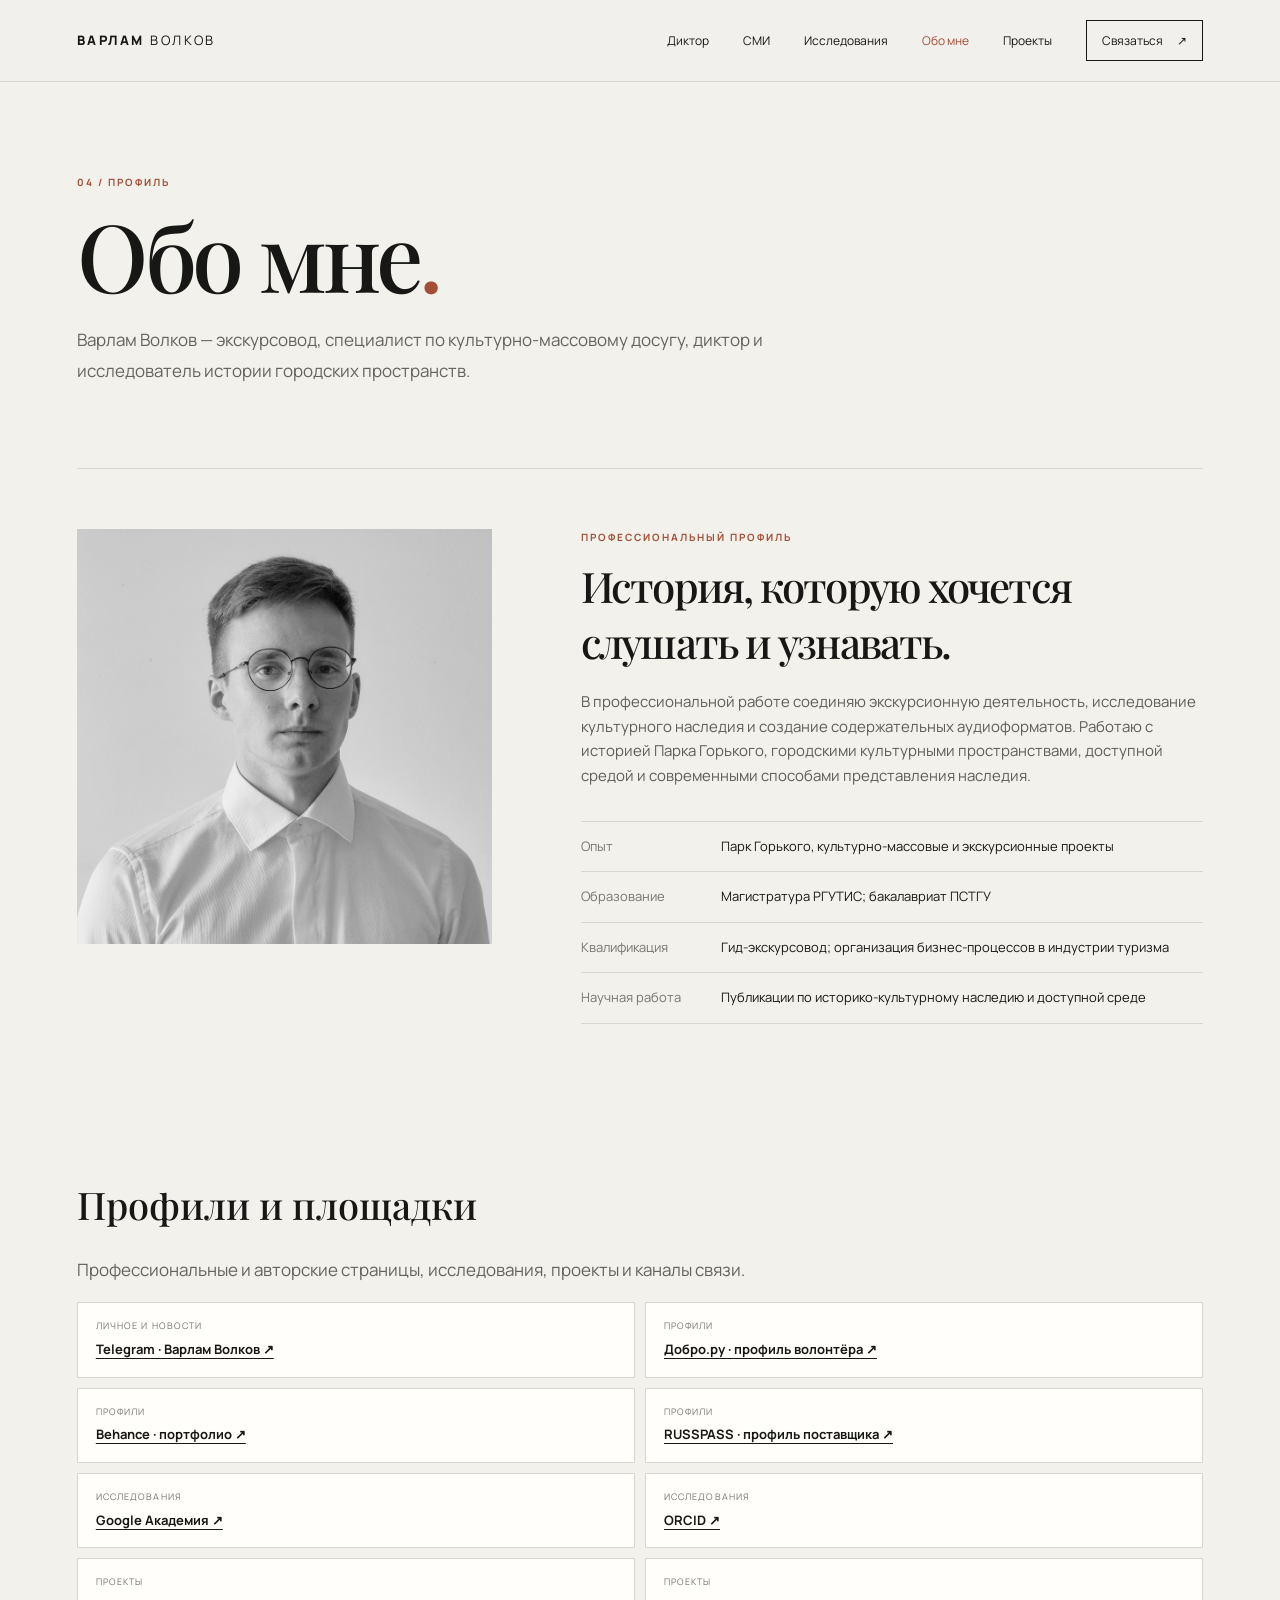
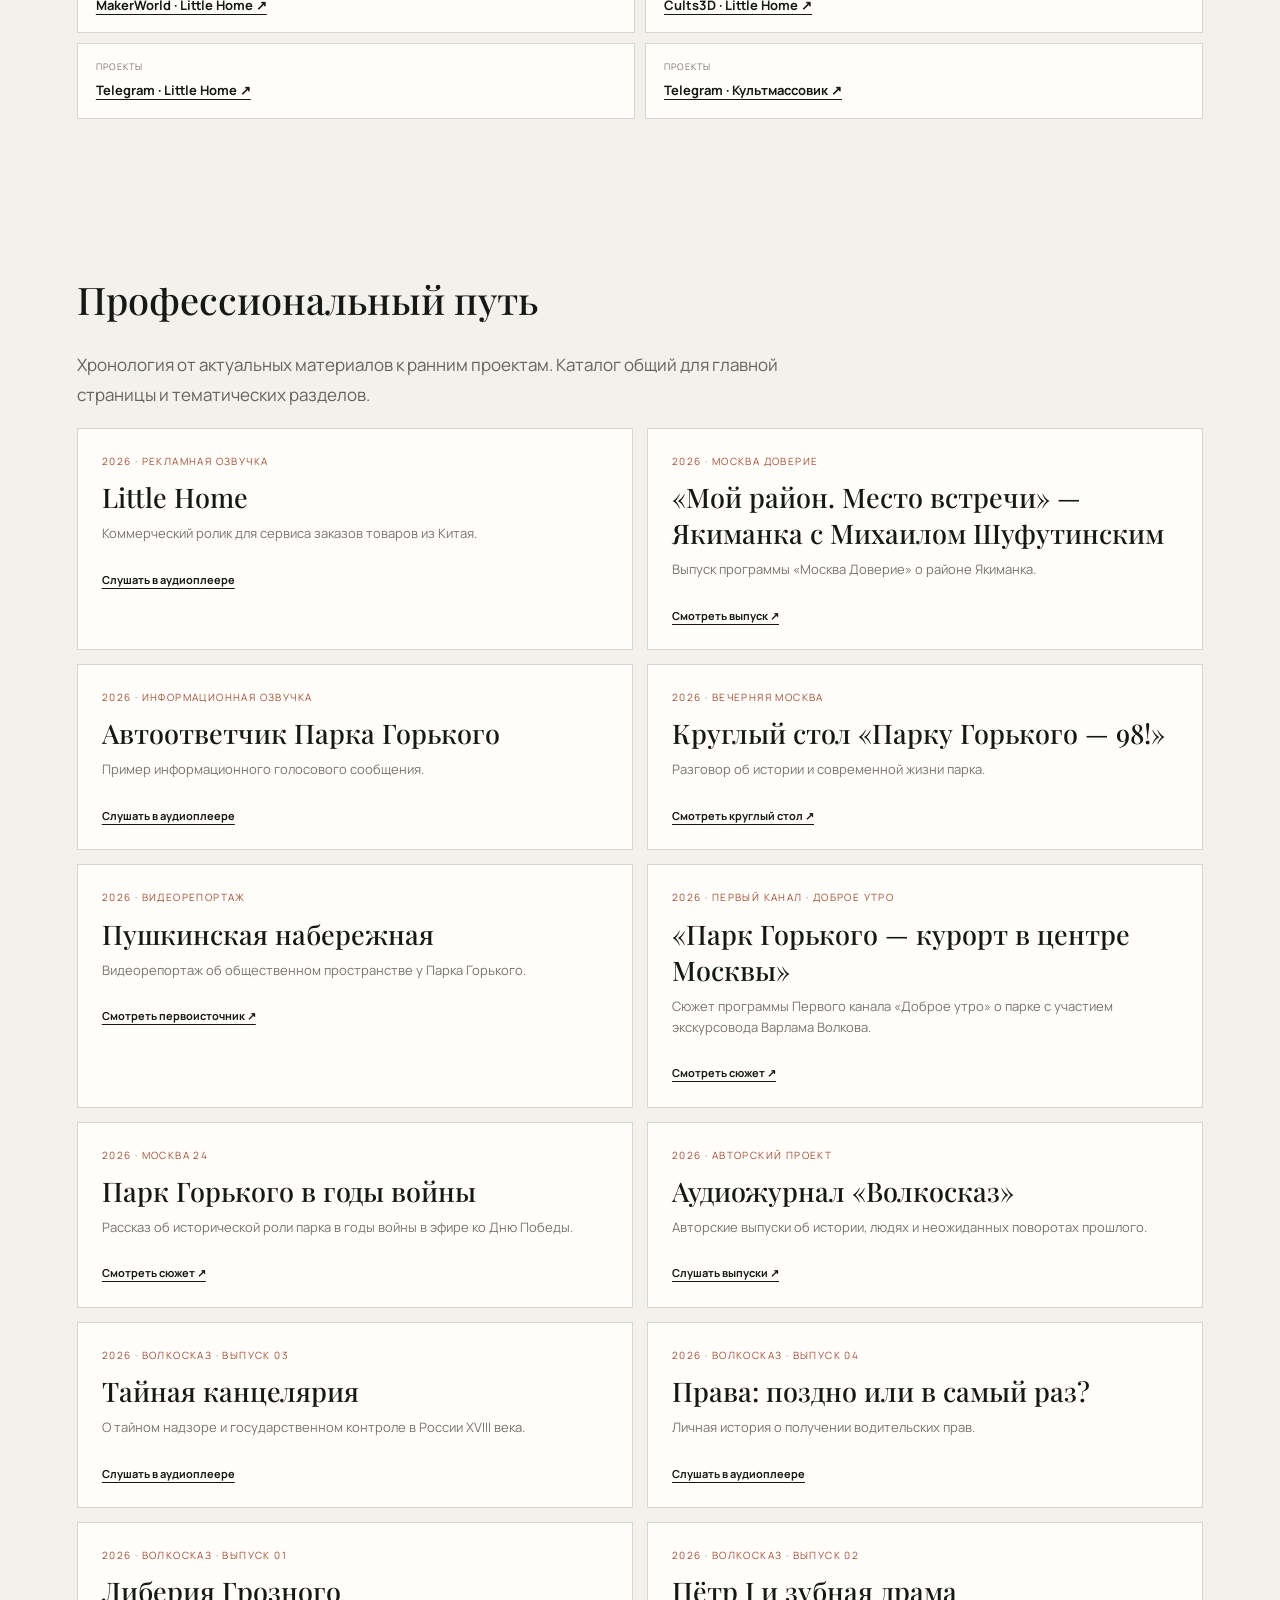
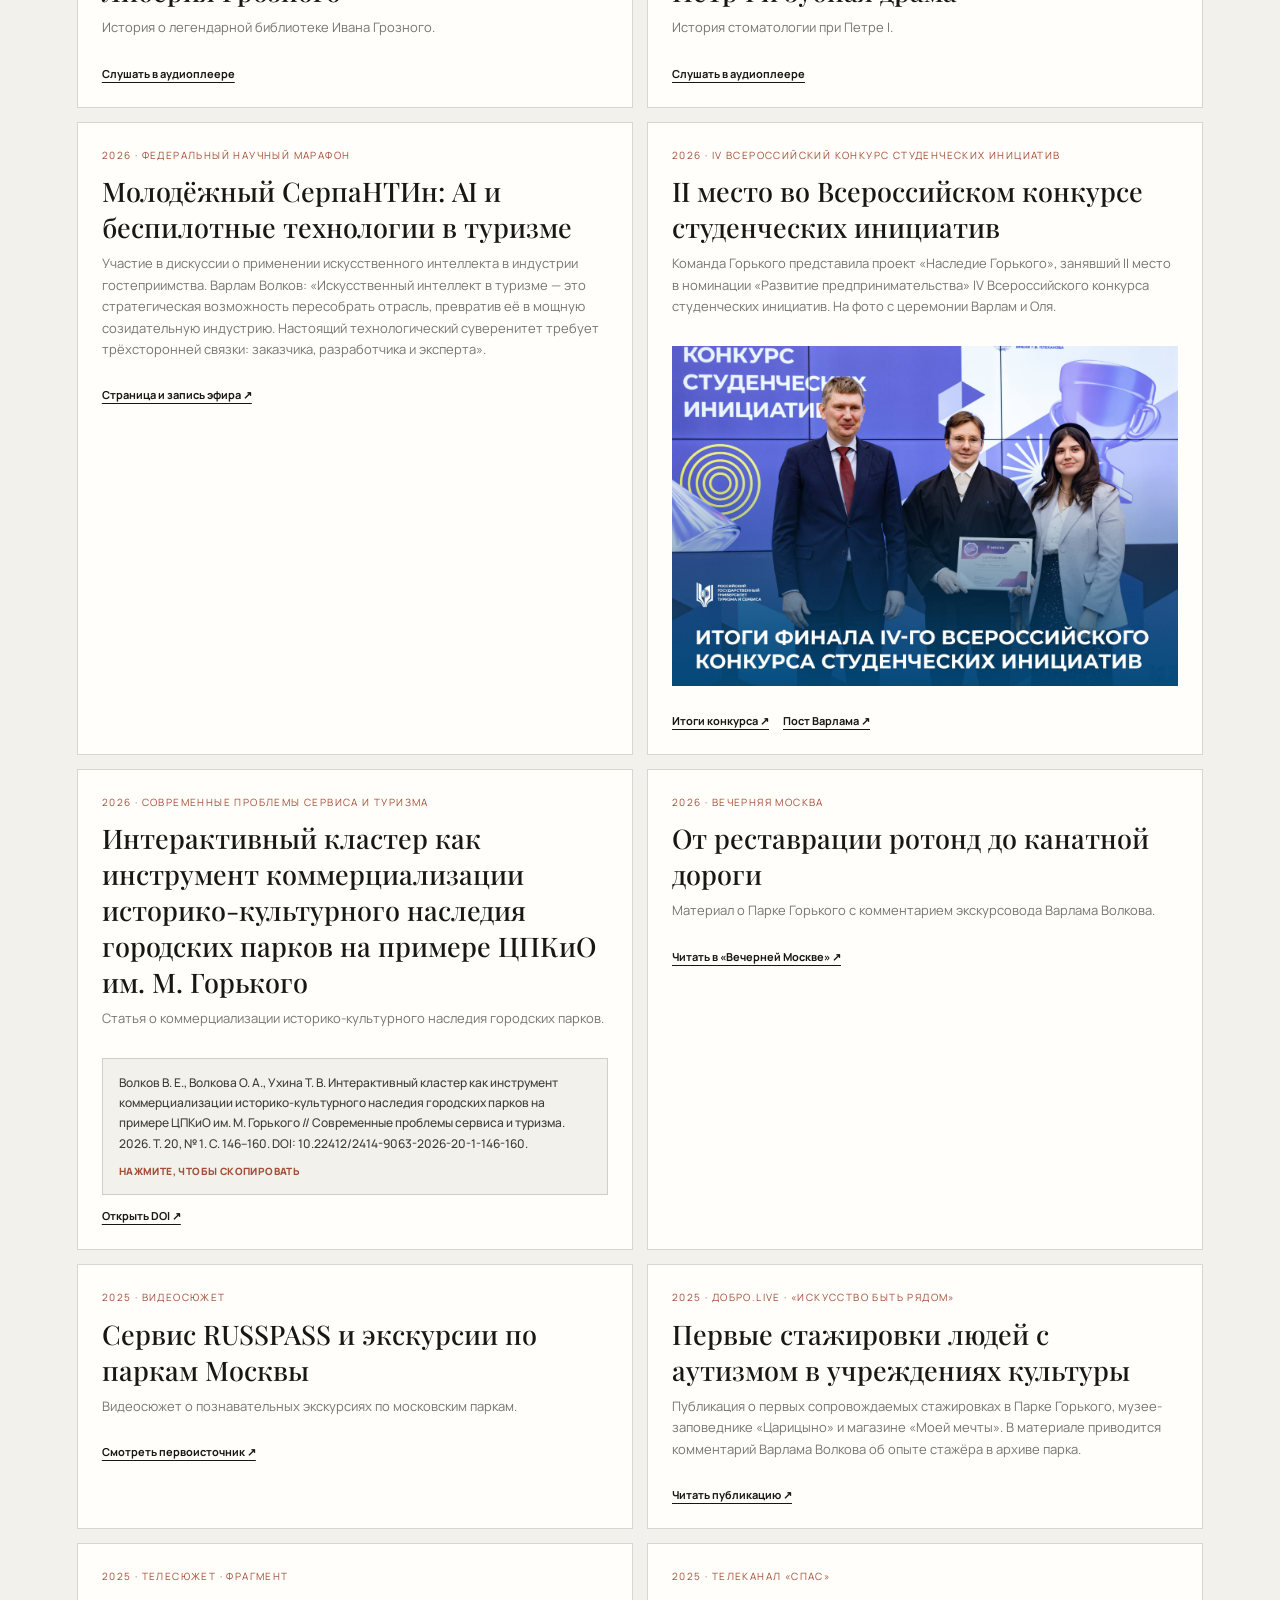
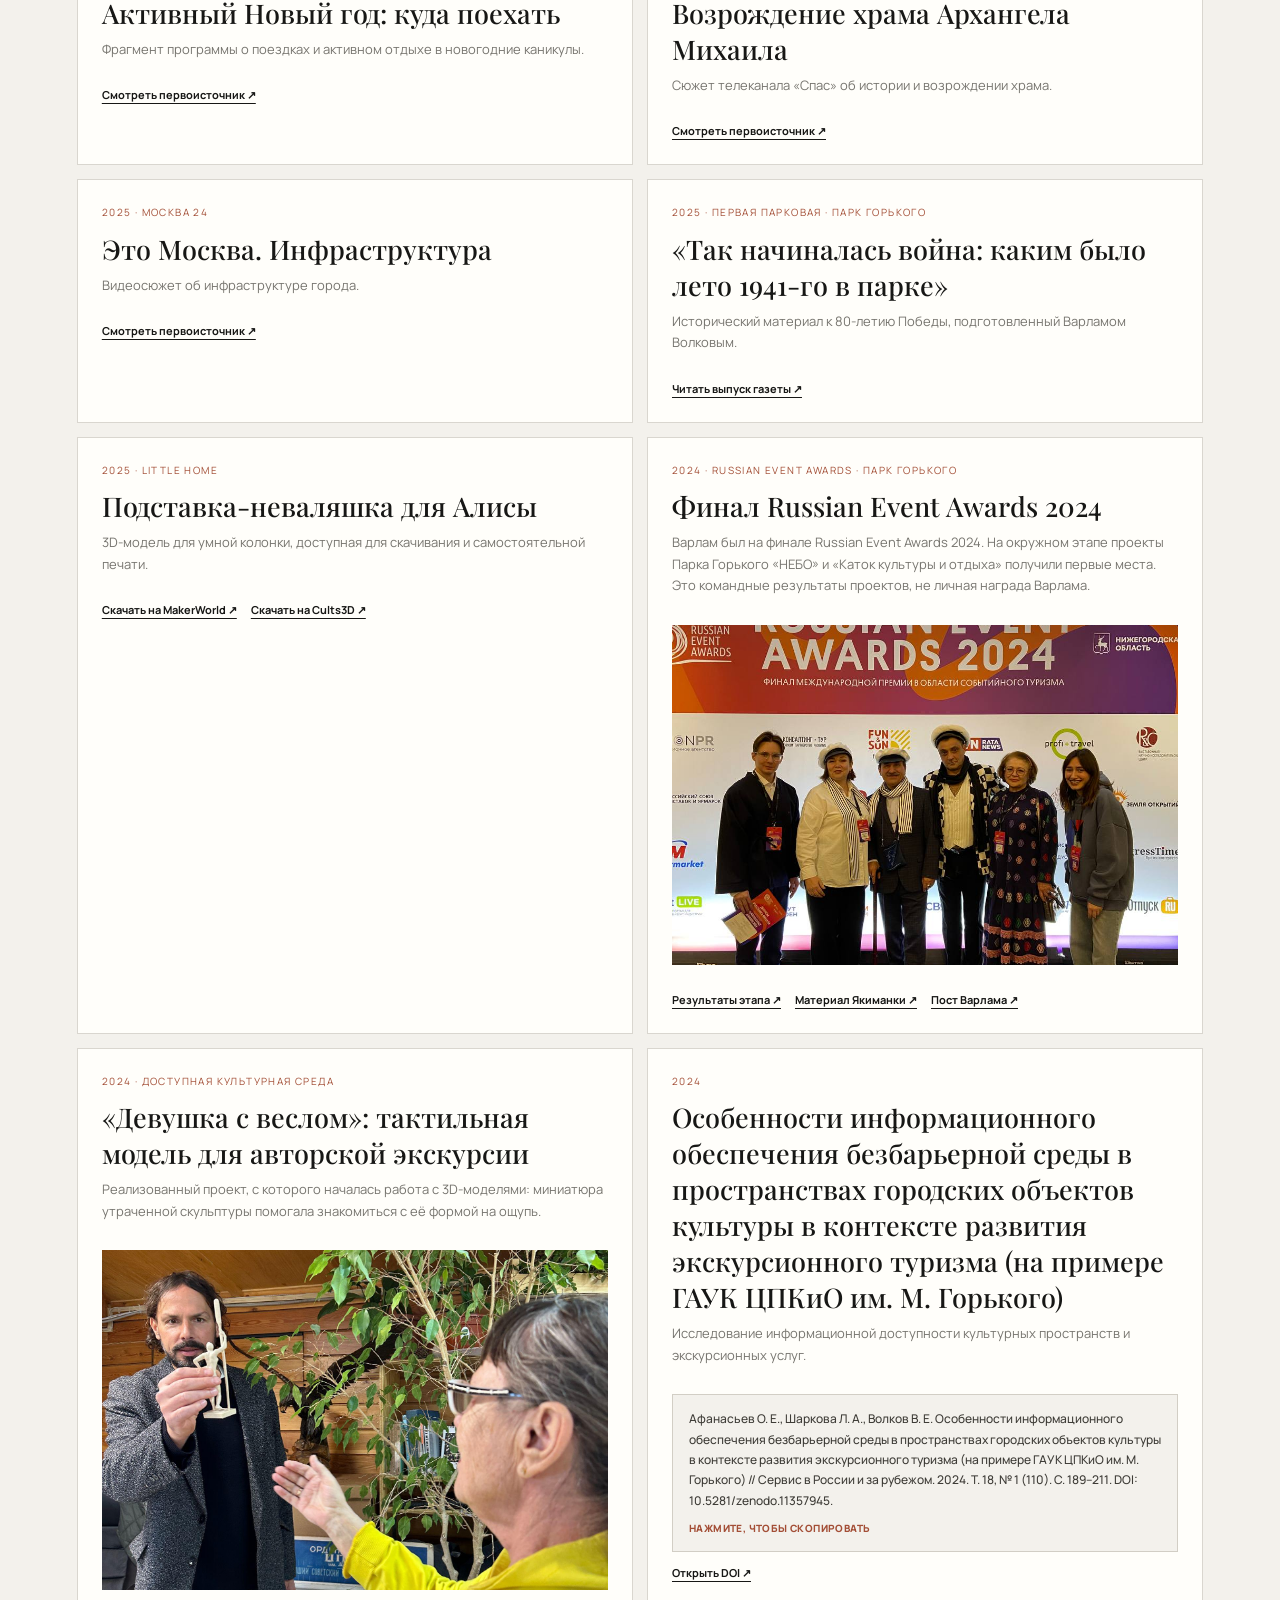
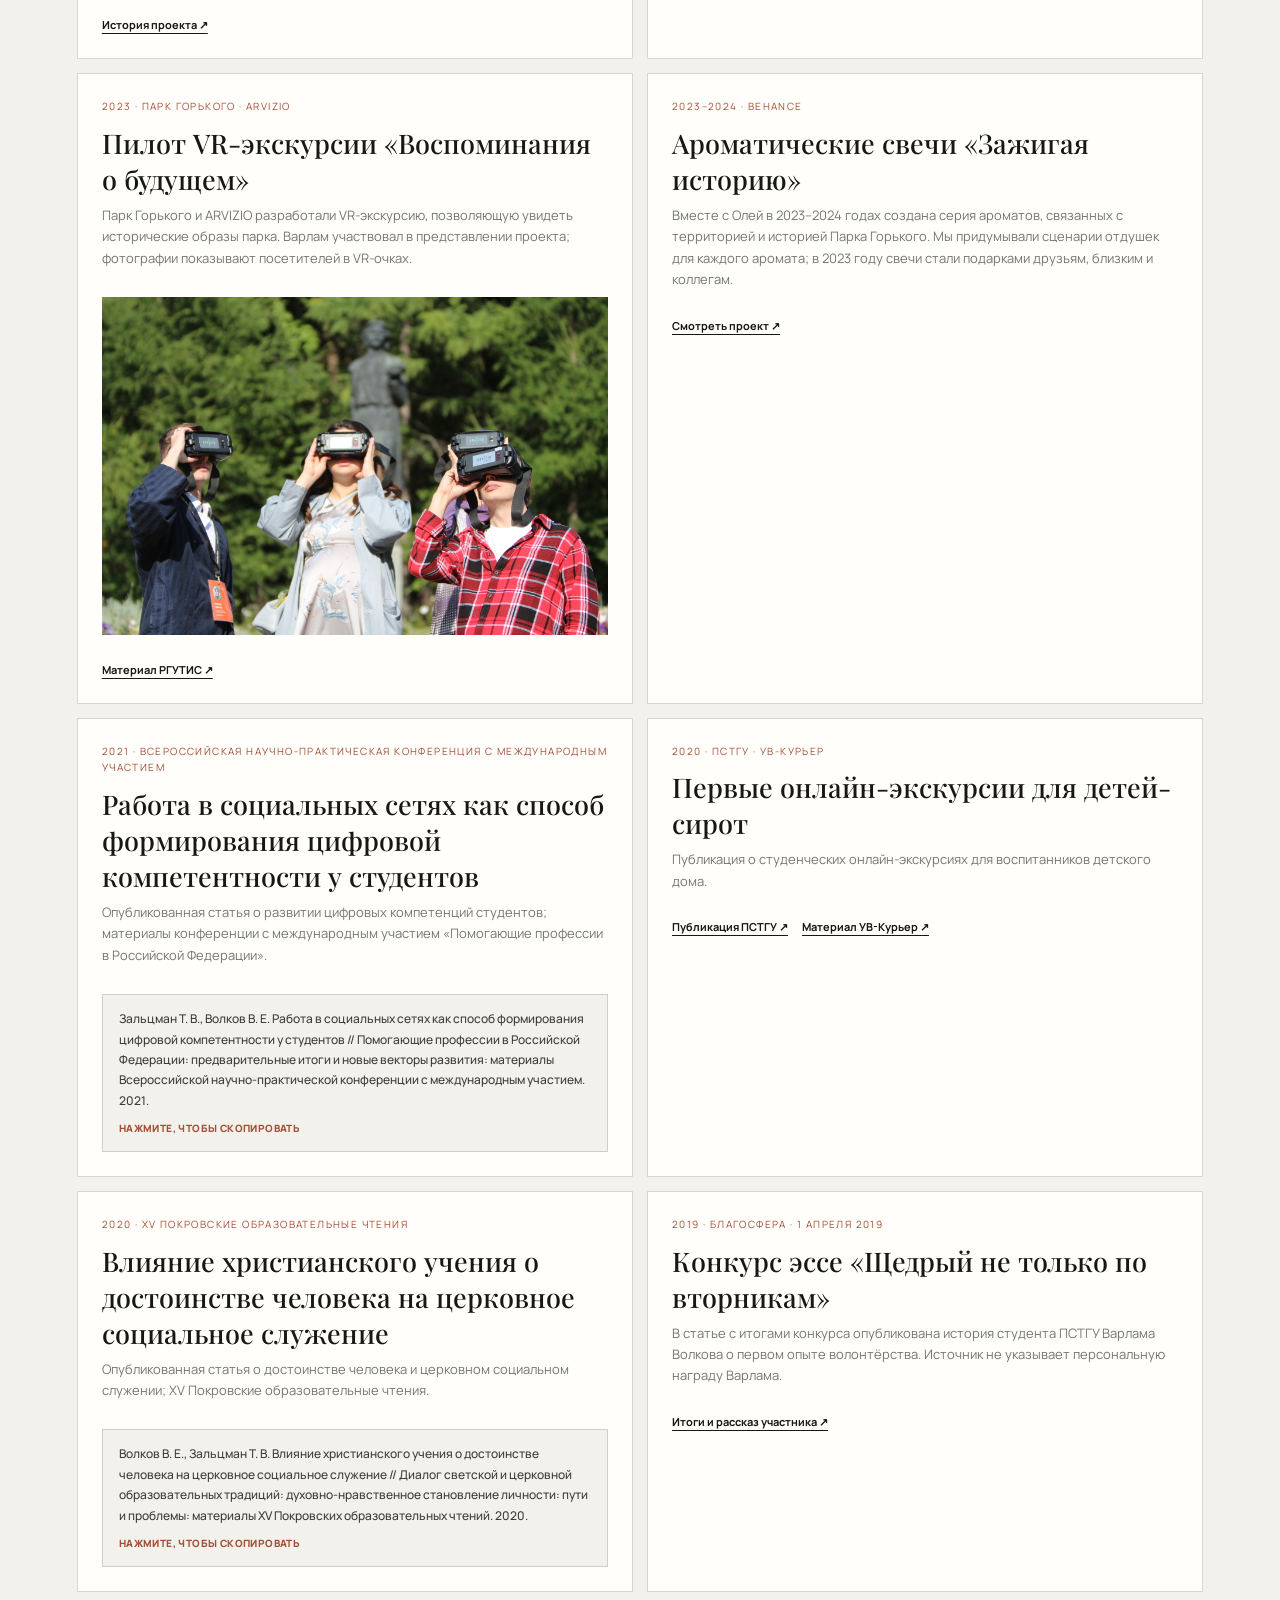
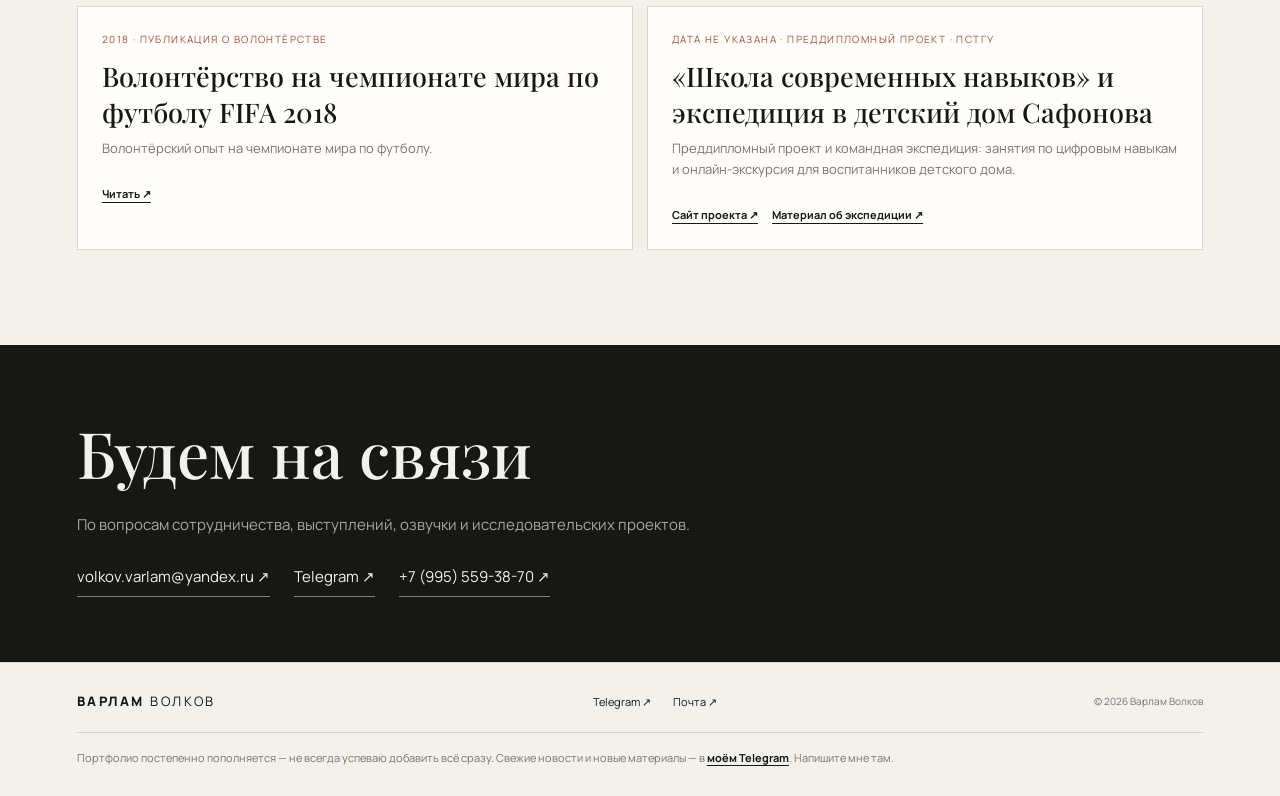
==== about.html @ 7da4bca6 "Собрать материалы портфолио в единый каталог" ====
<!doctype html>
<html lang="ru">
<head>
<meta charset="utf-8"><meta name="viewport" content="width=device-width,initial-scale=1">
<title>Обо мне — Варлам Волков</title><meta name="description" content="Профессиональный профиль, образование и направления деятельности Варлама Волкова.">
<meta name="theme-color" content="#f3f1ec">
<link rel="preconnect" href="https://fonts.googleapis.com"><link rel="preconnect" href="https://fonts.gstatic.com" crossorigin>
<link href="https://fonts.googleapis.com/css2?family=Manrope:wght@400;500;600;700;800&family=Playfair+Display:wght@500;600&display=swap" rel="stylesheet">
<link rel="stylesheet" href="assets/css/style.css?v=20261115-10">
</head><body>

<header class="site-header">
  <a class="brand" href="index.html">ВАРЛАМ <span>ВОЛКОВ</span></a>
  <button class="menu-toggle" aria-label="Открыть меню" aria-expanded="false"><i></i><i></i></button>
  <nav class="main-nav">
    <a href="voice.html">Диктор</a>
    <a href="media.html">СМИ</a>
    <a href="science.html">Исследования</a>
    <a href="about.html">Обо мне</a>
    <a href="projects.html">Проекты</a>
    <a class="nav-contact" href="mailto:volkov.varlam@yandex.ru">Связаться <span>↗</span></a>
  </nav>
</header>

<main>
<section class="container page-hero"><div class="eyebrow">04 / Профиль</div><h1 class="display">Обо мне<span style="color:var(--accent)">.</span></h1><p class="page-lead">Варлам Волков — экскурсовод, специалист по культурно-массовому досугу, диктор и исследователь истории городских пространств.</p></section>
<section class="container content-section"><div class="about-grid"><div class="about-photo"><img src="assets/images/portrait.png" alt="Портрет Варлама Волкова"></div><div class="about-text"><div class="eyebrow">Профессиональный профиль</div><h2 class="display" style="font-size:42px;margin:12px 0 20px">История, которую хочется слушать и узнавать.</h2><p>В профессиональной работе соединяю экскурсионную деятельность, исследование культурного наследия и создание содержательных аудиоформатов. Работаю с историей Парка Горького, городскими культурными пространствами, доступной средой и современными способами представления наследия.</p><div class="fact-list">
 <div class="fact"><span>Опыт</span><span>Парк Горького, культурно-массовые и экскурсионные проекты</span></div>
 <div class="fact"><span>Образование</span><span>Магистратура РГУТИС; бакалавриат ПСТГУ</span></div>
 <div class="fact"><span>Квалификация</span><span>Гид-экскурсовод; организация бизнес-процессов в индустрии туризма</span></div>
 <div class="fact"><span>Научная работа</span><span>Публикации по историко-культурному наследию и доступной среде</span></div>
</div></div></div></section>
<section class="container content-section"><h2>Профили и площадки</h2><p class="page-lead">Профессиональные и авторские страницы, исследования, проекты и каналы связи.</p><div class="profile-links" id="profile-links"></div></section>
<section class="container content-section"><h2>Профессиональный путь</h2><p class="page-lead">Хронология от актуальных материалов к ранним проектам. Каталог общий для главной страницы и тематических разделов.</p><div class="timeline-list" id="about-timeline"></div></section>
<section class="contact-band"><div class="container"><h2>Будем на связи</h2><p>По вопросам сотрудничества, выступлений, озвучки и исследовательских проектов.</p><div class="contact-actions"><a href="mailto:volkov.varlam@yandex.ru">volkov.varlam@yandex.ru ↗</a><a href="https://t.me/iamVarlam" target="_blank" rel="noreferrer">Telegram ↗</a><a href="tel:+79955593870">+7 (995) 559-38-70 ↗</a></div></div></section>
</main>

<footer class="site-footer"><p class="update-note">Портфолио постепенно пополняется — не всегда успеваю добавить всё сразу. Свежие новости и новые материалы — в <a href="https://t.me/iamVarlam" target="_blank" rel="noreferrer">моём Telegram</a>. Напишите мне там.</p>
  <a class="brand" href="index.html">ВАРЛАМ <span>ВОЛКОВ</span></a>
  <div class="footer-links"><a href="https://t.me/iamVarlam" target="_blank" rel="noreferrer">Telegram ↗</a><a href="mailto:volkov.varlam@yandex.ru">Почта ↗</a></div>
  <small>© <span data-year></span> Варлам Волков</small>
</footer>

<script src="assets/js/main.js?v=20261115-10"></script>
</body></html>
---- assets/css/style.css ----
:root{--paper:#f3f1ec;--ink:#171715;--muted:#77756f;--line:#d9d6cf;--accent:#a34e36;--white:#fffefa;--serif:"Playfair Display",Georgia,serif;--sans:"Manrope",Arial,sans-serif}
*{box-sizing:border-box}html{scroll-behavior:smooth}body{margin:0;background:var(--paper);color:var(--ink);font-family:var(--sans);font-size:15px;line-height:1.65}a{color:inherit;text-decoration:none}button{font:inherit}.site-header{height:82px;padding:0 6vw;display:flex;align-items:center;justify-content:space-between;border-bottom:1px solid var(--line);position:relative;z-index:10;background:rgba(243,241,236,.94)}.brand{font-size:13px;letter-spacing:.19em;font-weight:800;white-space:nowrap}.brand span{font-weight:400}.main-nav{display:flex;align-items:center;gap:34px;font-size:12px}.main-nav a{transition:color .2s}.main-nav a:hover,.main-nav a.active{color:var(--accent)}.nav-contact{border:1px solid var(--ink);padding:10px 15px}.nav-contact span{padding-left:12px}.menu-toggle{display:none;background:none;border:0;padding:10px}.menu-toggle i{display:block;width:24px;height:1px;background:var(--ink);margin:6px}
.container{width:min(1160px,88vw);margin:auto}.eyebrow{font-size:10px;letter-spacing:.2em;text-transform:uppercase;color:var(--accent);font-weight:700}.display{font-family:var(--serif);font-weight:500;letter-spacing:-.045em;line-height:1.04}.hero{min-height:680px;display:grid;grid-template-columns:1.05fr .95fr;align-items:center;gap:5vw;padding:74px 0 90px}.hero h1{font-size:clamp(58px,8vw,112px);margin:22px 0 24px}.hero-copy{max-width:560px;color:#5f5d57;font-size:17px;line-height:1.8}.hero-actions{display:flex;gap:12px;margin-top:34px;flex-wrap:wrap}.button{display:inline-flex;align-items:center;gap:24px;padding:14px 19px;border:1px solid var(--ink);font-size:11px;letter-spacing:.08em;text-transform:uppercase;transition:.2s}.button.dark{background:var(--ink);color:var(--paper)}.button:hover{background:var(--accent);border-color:var(--accent);color:white}.hero-image{position:relative;min-height:520px}.hero-image img{width:100%;height:520px;object-fit:cover;display:block;filter:saturate(.72)}.image-note{position:absolute;right:-18px;bottom:24px;background:var(--paper);padding:16px 20px;font-size:10px;letter-spacing:.12em;text-transform:uppercase}
.section{padding:90px 0;border-top:1px solid var(--line)}.section-head{display:flex;justify-content:space-between;align-items:end;gap:30px;margin-bottom:38px}.section h2{font-size:clamp(38px,5vw,64px);margin:10px 0 0}.section-intro{max-width:430px;color:var(--muted);font-size:14px}.cards{display:grid;grid-template-columns:repeat(3,1fr);gap:14px}.card{border:1px solid var(--line);padding:27px;min-height:220px;display:flex;flex-direction:column;justify-content:space-between;transition:.25s}.card:hover{background:var(--white);transform:translateY(-3px)}.card-num{font-size:10px;color:var(--accent);letter-spacing:.15em}.card h3{font-family:var(--serif);font-size:29px;font-weight:500;margin:30px 0 8px}.card p{font-size:13px;color:var(--muted);margin:0}.arrow{font-size:22px;align-self:flex-end}
.page-hero{padding:92px 0 65px;border-bottom:1px solid var(--line)}.page-hero h1{font-size:clamp(54px,8vw,94px);margin:15px 0 22px}.page-lead{max-width:720px;font-size:17px;color:#66635d;line-height:1.8}.content-section{padding:60px 0 95px}.content-section h2{font:500 38px var(--serif);margin:0 0 25px}.audio-list{display:grid;gap:12px}.audio-card{background:var(--white);border:1px solid var(--line);padding:23px 25px;display:grid;grid-template-columns:1fr minmax(220px, .8fr);gap:28px;align-items:center}.audio-meta small,.meta{font-size:10px;letter-spacing:.14em;text-transform:uppercase;color:var(--accent)}.audio-card h3{font:500 25px var(--serif);margin:5px 0}.audio-card p{margin:0;color:var(--muted);font-size:12px}.audio-card audio{width:100%;height:40px}.note{padding:18px 20px;background:#e9e5dc;color:#666158;font-size:12px;margin-top:22px}
.media-grid{display:grid;grid-template-columns:repeat(2,1fr);gap:14px}.media-item{border-top:1px solid var(--ink);padding:20px 0 28px}.media-item h3{font:500 27px var(--serif);margin:10px 0}.media-item p{font-size:13px;color:var(--muted);max-width:540px}.media-item .meta{display:flex;gap:15px;flex-wrap:wrap}
.paper-list{border-top:1px solid var(--ink)}.paper{padding:24px 0;border-bottom:1px solid var(--line);display:grid;grid-template-columns:90px 1fr;gap:25px}.paper-year{font-size:12px;color:var(--accent);letter-spacing:.12em}.paper h3{font:500 24px var(--serif);margin:0 0 8px}.paper p{margin:4px 0;color:var(--muted);font-size:13px}.paper a{font-size:11px;text-decoration:underline;text-underline-offset:4px}
.about-grid{display:grid;grid-template-columns:.8fr 1.2fr;gap:7vw;align-items:start}.about-photo img{width:100%;display:block;filter:grayscale(1)}.about-text p{color:#5f5d57}.fact-list{border-top:1px solid var(--line);margin-top:32px}.fact{display:grid;grid-template-columns:140px 1fr;padding:14px 0;border-bottom:1px solid var(--line);font-size:13px}.fact span:first-child{color:var(--muted)}
.contact-band{background:var(--ink);color:var(--paper);padding:65px 0}.contact-band h2{font:500 clamp(38px,5vw,64px) var(--serif);margin:0 0 18px}.contact-band p{color:#aaa69d}.contact-actions{display:flex;gap:24px;flex-wrap:wrap;margin-top:28px}.contact-actions a{border-bottom:1px solid #827f78;padding-bottom:6px}
.site-footer{padding:28px 6vw;display:flex;flex-wrap:wrap;align-items:center;justify-content:space-between;gap:20px;border-top:1px solid var(--line)}.footer-links{display:flex;gap:22px;font-size:11px}.site-footer small{font-size:10px;color:var(--muted)}
@media(max-width:800px){.site-header{height:70px;padding:0 6vw}.menu-toggle{display:block}.main-nav{display:none;position:absolute;top:69px;left:0;right:0;background:var(--paper);padding:24px 6vw 30px;border-bottom:1px solid var(--line);flex-direction:column;align-items:flex-start;gap:20px}.main-nav.open{display:flex}.hero{grid-template-columns:1fr;padding:55px 0 65px;gap:35px}.hero h1{font-size:clamp(58px,15vw,90px)}.hero-image{min-height:0}.hero-image img{height:390px}.image-note{right:0}.section{padding:65px 0}.section-head{display:block}.section-intro{margin-top:18px}.cards{grid-template-columns:1fr}.card{min-height:180px}.audio-card{grid-template-columns:1fr;gap:14px}.media-grid{grid-template-columns:1fr}.about-grid{grid-template-columns:1fr}.about-photo{max-width:380px}.page-hero{padding:65px 0 45px}.content-section{padding:45px 0 70px}.paper{grid-template-columns:55px 1fr;gap:15px}.site-footer{flex-wrap:wrap}.site-footer small{width:100%}}

.media-link{margin-top:12px;background:#1e1c19;color:#fff!important;font-weight:700;letter-spacing:.04em;text-transform:none;font-size:12px}.media-link:focus-visible{outline:3px solid #a84e32;outline-offset:3px}.media-item .media-link:hover{color:#fff!important}

.project-story{padding-top:60px;padding-bottom:75px}.project-kicker{font-size:10px;letter-spacing:.16em;text-transform:uppercase;color:var(--accent);font-weight:700}.project-story h2{font:500 clamp(38px,5vw,58px) var(--serif);max-width:780px;margin:12px 0 22px}.project-prose{max-width:760px}.project-prose p{color:#5f5d57;font-size:15px;line-height:1.9;margin:0 0 16px}.project-links{margin-top:28px}.project-divider{border-top:1px solid var(--line)}
.section-soft{background:#e8edf4}.project-grid{display:grid;grid-template-columns:repeat(2,minmax(0,1fr));gap:18px}.project-card{background:var(--white);border:1px solid var(--line);display:flex;flex-direction:column;min-width:0}.project-image{display:block;overflow:hidden;background:#e7e6e2;aspect-ratio:1.45}.project-image img{width:100%;height:100%;object-fit:cover;display:block;transition:transform .35s}.project-image:hover img{transform:scale(1.035)}.project-card-body{padding:26px;display:flex;flex-direction:column;align-items:flex-start;flex:1}.project-card h3{font:500 30px var(--serif);margin:8px 0}.project-card p{color:var(--muted);font-size:13px;max-width:520px;margin:0 0 18px}.project-links{display:flex;gap:9px;flex-wrap:wrap;margin-top:auto;padding-top:8px}.project-links .button{font-size:10px;letter-spacing:.02em;text-transform:none;gap:8px;padding:12px 14px}.project-card-story{background:#dfe7fa;justify-content:center}.project-card-story .project-card-body{padding:34px}.text-link,.detail-link a{font-size:12px;font-weight:700;text-decoration:underline;text-decoration-thickness:1px;text-underline-offset:5px}.text-link{margin-top:6px}.project-platforms{margin:28px 0;font-size:13px;color:var(--muted)}.project-platforms a{color:var(--ink);font-weight:700;text-decoration:underline;text-underline-offset:4px}.project-platforms span{padding:0 10px}.behance-preview{display:block;position:relative;margin:38px 0 18px;overflow:hidden;background:#e8e5dd}.behance-preview img{display:block;width:100%;max-height:560px;object-fit:cover;object-position:center 40%}.behance-preview span{display:block;padding:15px 18px;background:var(--white);font-size:12px;font-weight:700}.social-projects{display:flex;gap:24px;font-size:12px;font-weight:700}.social-projects a{text-decoration:underline;text-underline-offset:4px}.journal-intro{border-top:1px solid var(--line);margin-top:60px;padding-top:38px}.journal-intro h3{font:500 40px var(--serif);margin:8px 0}.journal-intro p{color:var(--muted);max-width:650px}.detail-link{margin:22px 0 0;text-align:right}.media-video{display:block;width:100%;aspect-ratio:16/9;background:#191817;object-fit:contain;margin:14px 0}.media-item{padding:24px;background:var(--white);border:1px solid var(--line);display:flex;flex-direction:column;align-items:flex-start}.media-item h3{margin:10px 0 4px}.media-item p{margin:4px 0 14px}.media-item .media-video{margin-top:auto}.media-item .media-link{margin-top:12px}.media-grid .media-item .media-link{min-height:45px;display:inline-flex;align-items:center}@media(max-width:800px){.project-grid{grid-template-columns:1fr}.project-links .button{flex:1;justify-content:center}.project-card h3{font-size:26px}.behance-preview img{max-height:360px}.detail-link{text-align:left}.journal-intro{margin-top:45px}.media-item{padding:19px}.project-card-story .project-card-body{padding:28px}}
.model-demo{margin:24px 0 0}.model-demo video{display:block;width:min(100%,800px);aspect-ratio:16/9;object-fit:contain;background:#191817}.model-demo figcaption{font-size:11px;color:var(--muted);padding-top:8px}
.model-still{margin:26px 0 0;width:min(100%,800px)}.model-still img{display:block;width:100%;height:auto;background:#34343b}.model-still figcaption{font-size:11px;color:var(--muted);padding-top:8px}
.platform-thumbs{display:grid;grid-template-columns:repeat(2,minmax(0,1fr));gap:1px;background:var(--line);aspect-ratio:1.45;overflow:hidden}.platform-thumbs a{display:block;position:relative;min-width:0;overflow:hidden;background:#e6e6e4}.platform-thumbs img{display:block;width:100%;height:100%;object-fit:cover;transition:transform .35s}.platform-thumbs a:hover img{transform:scale(1.04)}.platform-thumbs span{position:absolute;left:12px;bottom:12px;background:rgba(23,23,21,.86);color:#fffefa;padding:6px 9px;font-size:9px;letter-spacing:.08em;text-transform:uppercase}

/* Narrative project journey */
.project-journey{max-width:980px;margin:0 auto}.journey-chapter{padding:34px 0 48px;border-bottom:1px solid var(--line)}.journey-chapter h3{font:500 clamp(30px,4vw,46px) var(--serif);margin:8px 0 14px}.journey-chapter>p,.journey-chapter .project-prose{max-width:790px;color:#5f5d57;line-height:1.9}.journey-origin{padding-top:48px}.story-gallery{display:grid;grid-template-columns:1fr 1fr;gap:16px;margin-top:28px}.story-gallery figure{margin:0;background:var(--white);border:1px solid var(--line)}.story-gallery img{display:block;width:100%;height:430px;object-fit:cover;background:#34343b}.story-gallery figure:nth-child(2) img{object-fit:contain}.story-gallery figcaption{padding:11px 14px;color:var(--muted);font-size:11px}.journey-next{padding:34px 0 14px}.journey-next p{max-width:700px;color:#5f5d57}.journey-models{margin-top:10px}.project-followup{font-size:13px;color:var(--muted);margin:22px 0 0}.project-followup a{font-weight:700;text-decoration:underline;text-underline-offset:4px}.project-journey-page>.journey-chapter{margin-bottom:18px}.project-journey-page>.project-card{max-width:700px}.project-journey-page>.journey-next{padding-top:22px}.project-journey-page .project-platforms{margin-top:32px}
@media(max-width:800px){.story-gallery{grid-template-columns:1fr}.story-gallery img{height:auto;max-height:500px;object-fit:cover}.story-gallery figure:nth-child(2) img{object-fit:contain;aspect-ratio:1/1}.journey-chapter{padding:26px 0 34px}.journey-origin{padding-top:34px}}
.site-footer .update-note{order:4;width:100%;margin:0;padding-top:16px;border-top:1px solid var(--line);color:var(--muted);font-size:11px;line-height:1.7}.site-footer .update-note a{color:var(--ink);font-weight:700;text-decoration:underline;text-underline-offset:3px}.copy-citation{margin-top:10px;border:1px solid var(--ink);background:transparent;padding:11px 14px;font:600 11px Manrope,sans-serif;cursor:pointer}.copy-citation:hover{background:var(--ink);color:var(--paper)}.evidence-gallery{display:grid;grid-template-columns:repeat(2,minmax(0,1fr));gap:14px;margin:22px 0}.evidence-gallery figure{margin:0;background:var(--white);border:1px solid var(--line)}.evidence-gallery img{display:block;width:100%;height:340px;object-fit:cover}.evidence-gallery figcaption{padding:11px 14px;color:var(--muted);font-size:11px}.impact-grid{display:grid;grid-template-columns:repeat(2,minmax(0,1fr));gap:16px}.impact-card{background:var(--white);border:1px solid var(--line);padding:24px;min-width:0}.impact-card h3{font:500 26px var(--serif);margin:8px 0}.impact-card p{font-size:13px;line-height:1.75;color:var(--muted)}.impact-card img{display:block;width:100%;height:300px;object-fit:cover;margin:14px 0}.impact-card .meta{font-size:10px;text-transform:uppercase;letter-spacing:.12em;color:var(--accent)}.impact-links{display:flex;gap:14px;flex-wrap:wrap;margin-top:12px;font-size:11px;font-weight:700}.impact-links a{text-decoration:underline;text-underline-offset:4px}@media(max-width:800px){.impact-grid,.evidence-gallery{grid-template-columns:1fr}.impact-card img,.evidence-gallery img{height:auto;max-height:430px;object-fit:cover}.site-footer .update-note{order:4}}
.project-journey{display:flex;flex-direction:column}.project-journey>.journey-chapter:first-child{order:3}.project-journey>.journey-origin{order:2}.project-journey>.journey-models{order:1}.journey-models>.project-card:nth-child(1){order:2}.journey-models>.project-card:nth-child(2){order:1}.project-journey>.project-platforms{order:4}.project-journey>.project-followup{order:5}.project-journey-page{display:flex;flex-direction:column}.project-journey-page>.section-head{order:0}.project-journey-page>.story-plumbob{order:1}.project-journey-page>.story-alice{order:2}.project-journey-page>.story-oar{order:3}.project-journey-page>.story-candles{order:4}.project-journey-page>.project-platforms{order:5}.project-journey-page>.social-projects{order:6}

/* Shared content catalogue */
.profile-links{display:grid;grid-template-columns:repeat(2,minmax(0,1fr));gap:10px}.profile-card{display:flex;flex-direction:column;gap:5px;padding:16px 18px;background:var(--white);border:1px solid var(--line)}.profile-card span{font-size:9px;letter-spacing:.12em;text-transform:uppercase;color:var(--muted)}.profile-link{font-weight:700;font-size:13px;text-decoration:underline;text-underline-offset:4px}.timeline-list{display:grid;grid-template-columns:repeat(2,minmax(0,1fr));gap:14px}.timeline-list .media-item{min-width:0}.media-item img{display:block;width:100%;max-height:340px;object-fit:cover;margin:14px 0}.media-item audio{width:100%;margin:12px 0}.media-item .copy-citation{max-width:100%;text-align:left}.paper .copy-citation{display:block}.home-papers{margin-top:32px}.home-papers .paper{grid-template-columns:70px minmax(0,1fr);gap:16px}.project-catalog{margin-top:32px}.project-catalog:empty{display:none}.impact-card audio{width:100%}.impact-card .copy-citation{max-width:100%;text-align:left}
@media(max-width:800px){.profile-links,.timeline-list{grid-template-columns:1fr}.home-papers .paper{grid-template-columns:52px minmax(0,1fr);gap:12px}.profile-card{padding:14px}}
.copy-citation{display:block;width:100%;text-align:left;line-height:1.7;overflow-wrap:anywhere;margin:14px 0 0;padding:14px 16px;background:#f3f1ec;border-color:#d2cec5}.copy-citation:hover{background:#e9e5dc;color:var(--ink)}.citation-text{display:block;font-size:12px;font-weight:500;color:#3e3c37}.citation-feedback{display:block;margin-top:9px;color:var(--accent);font-size:10px;font-weight:800;letter-spacing:.04em;text-transform:uppercase}
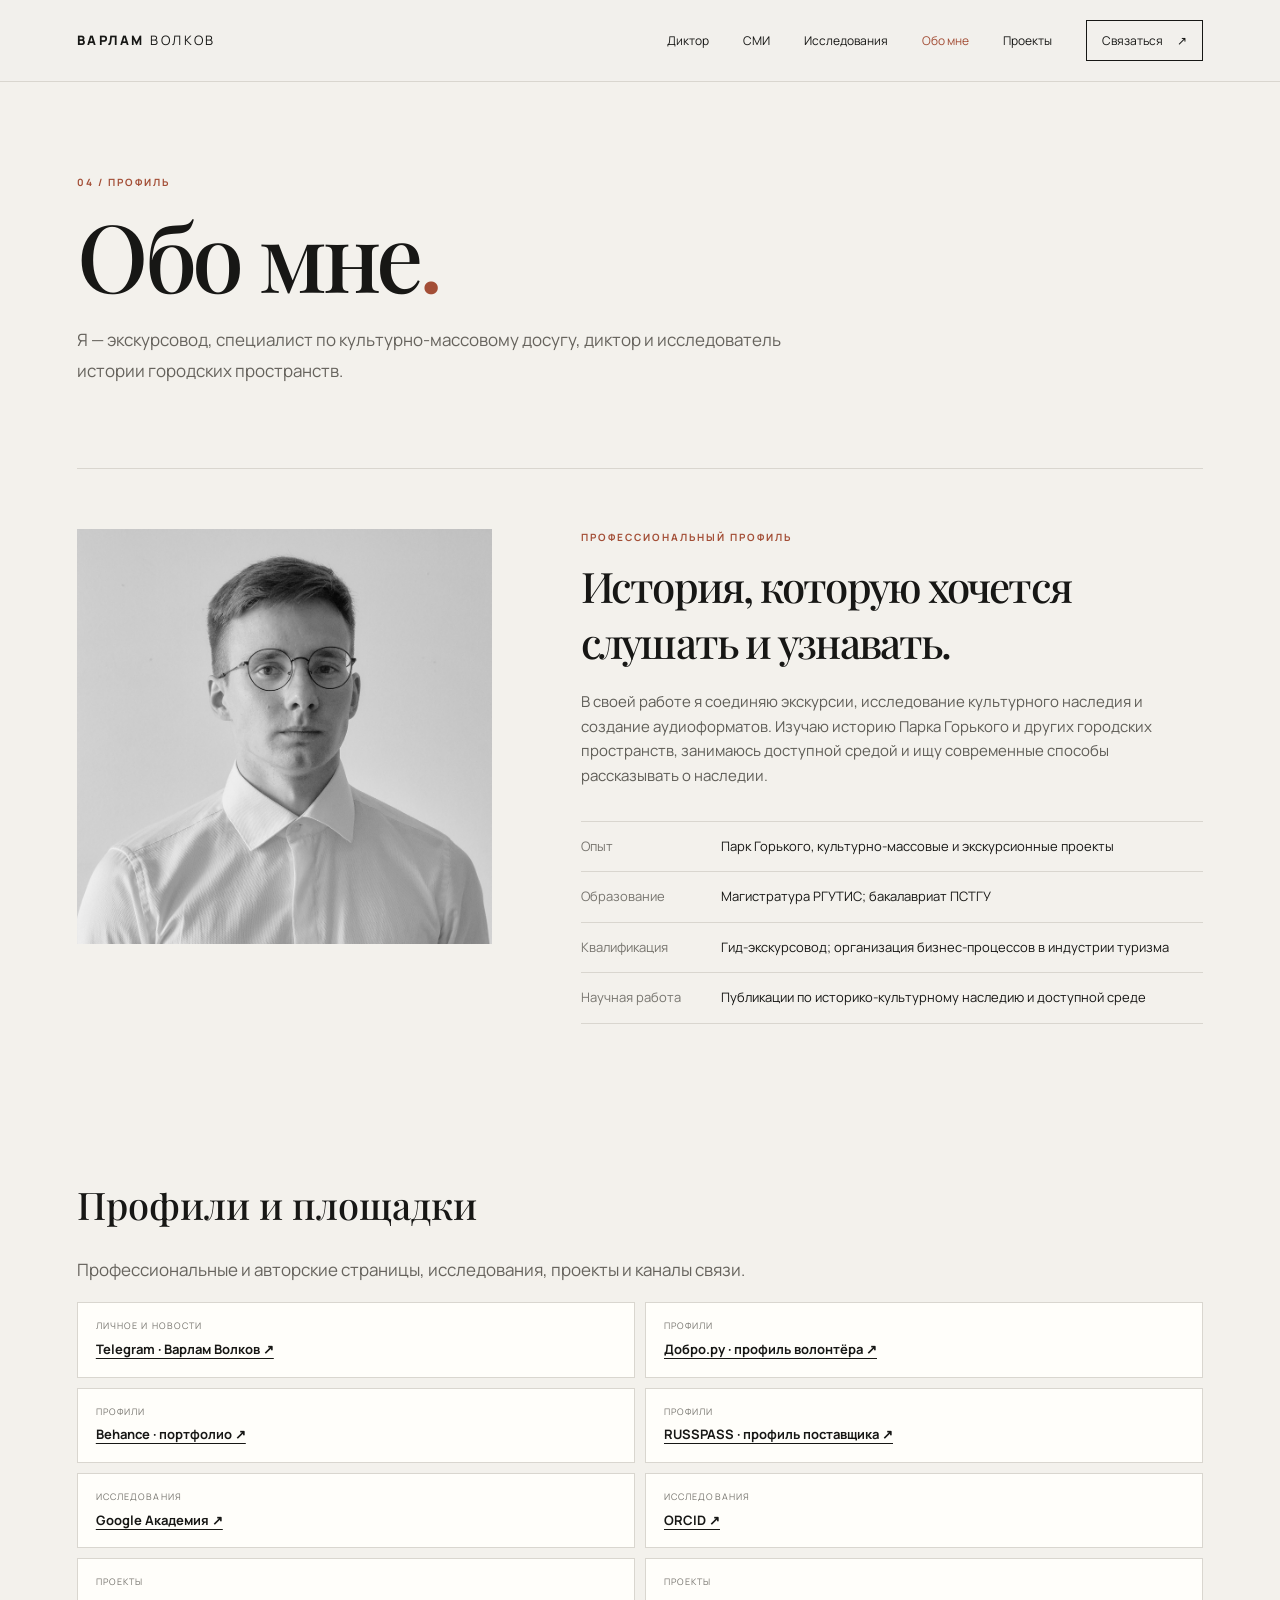
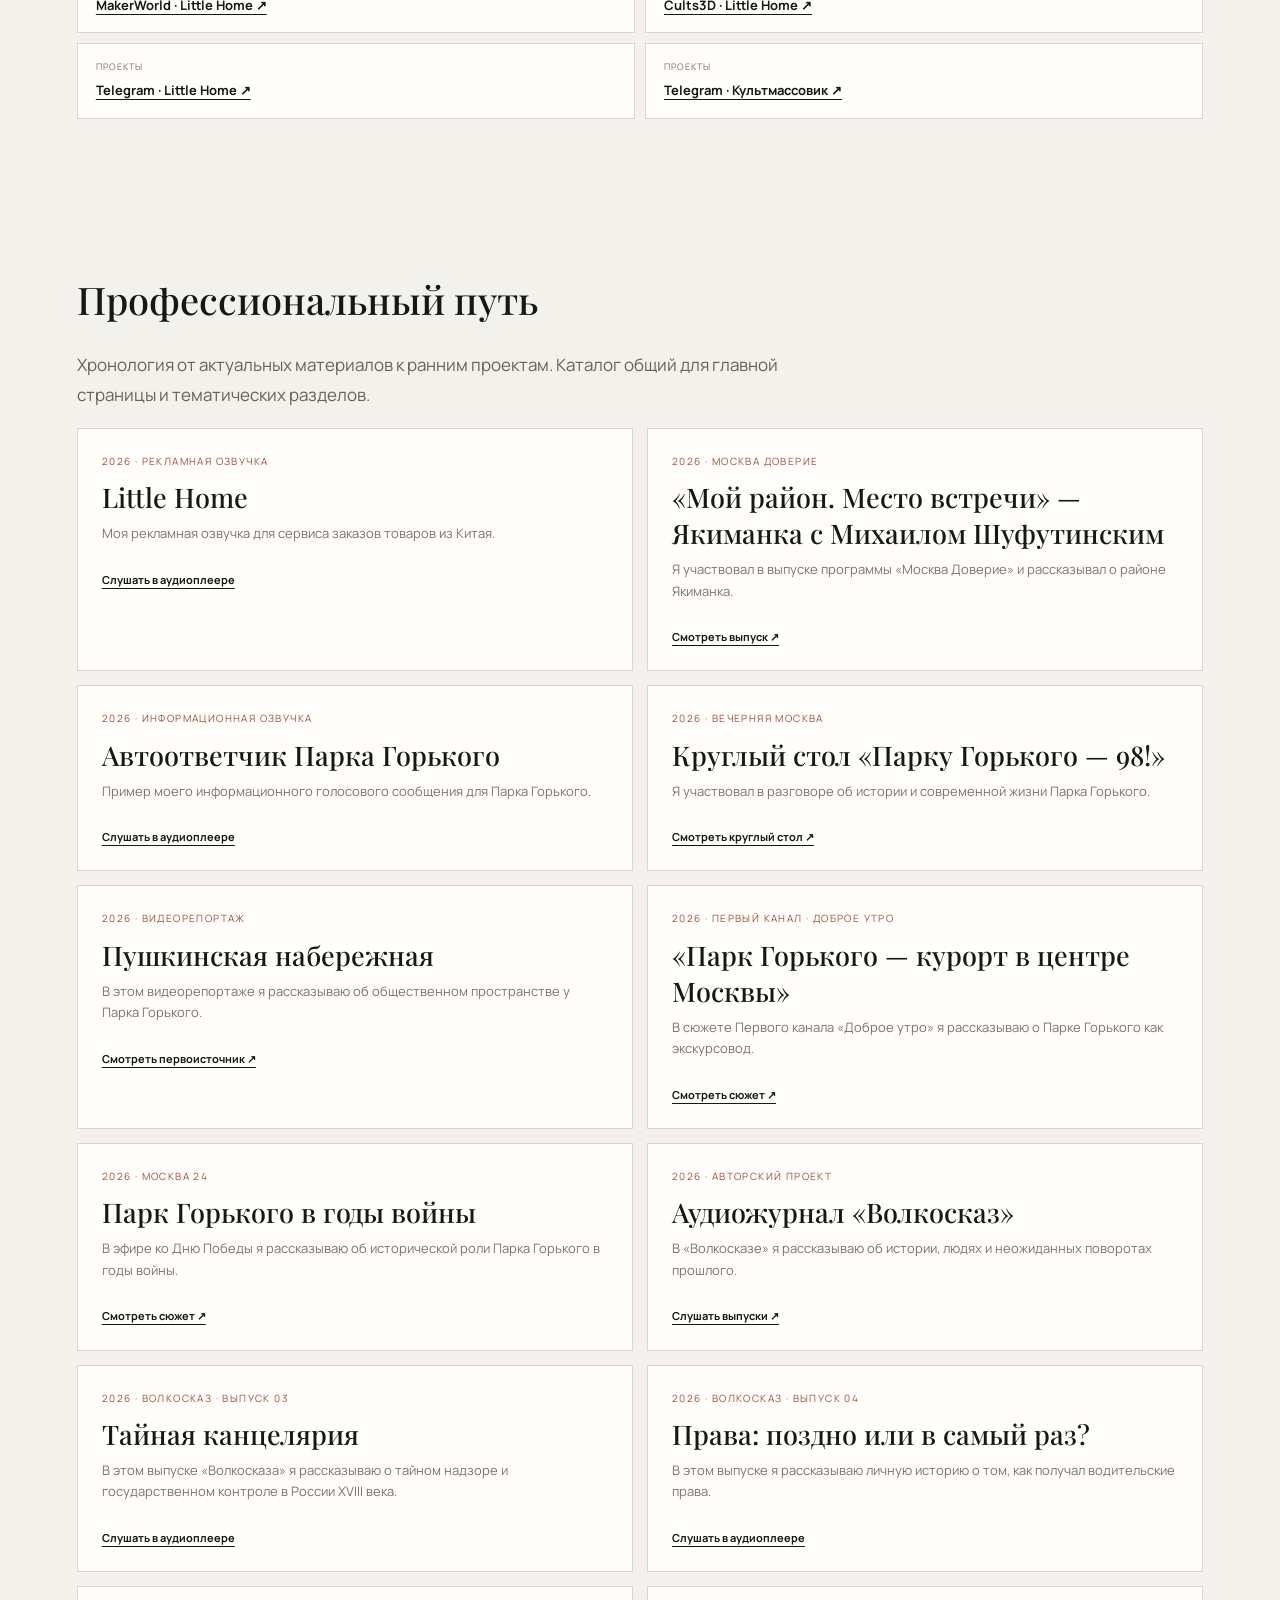
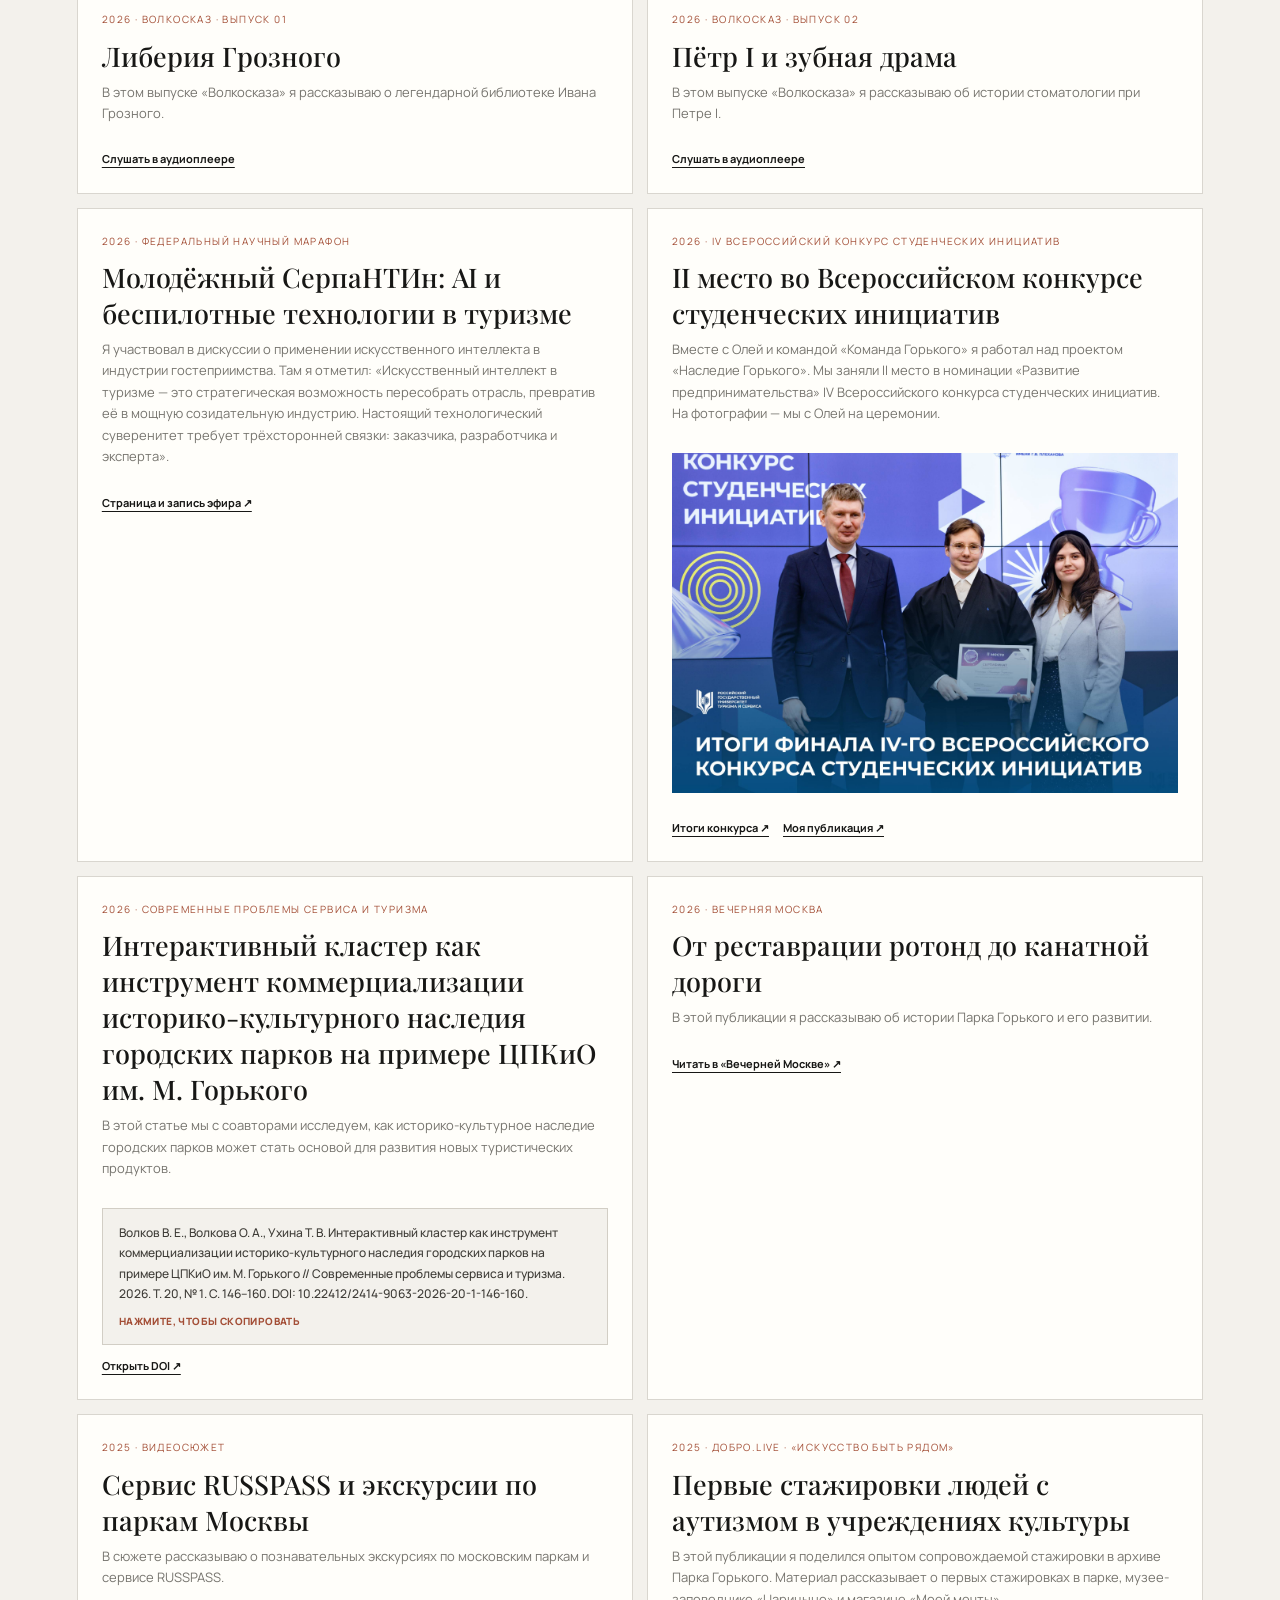
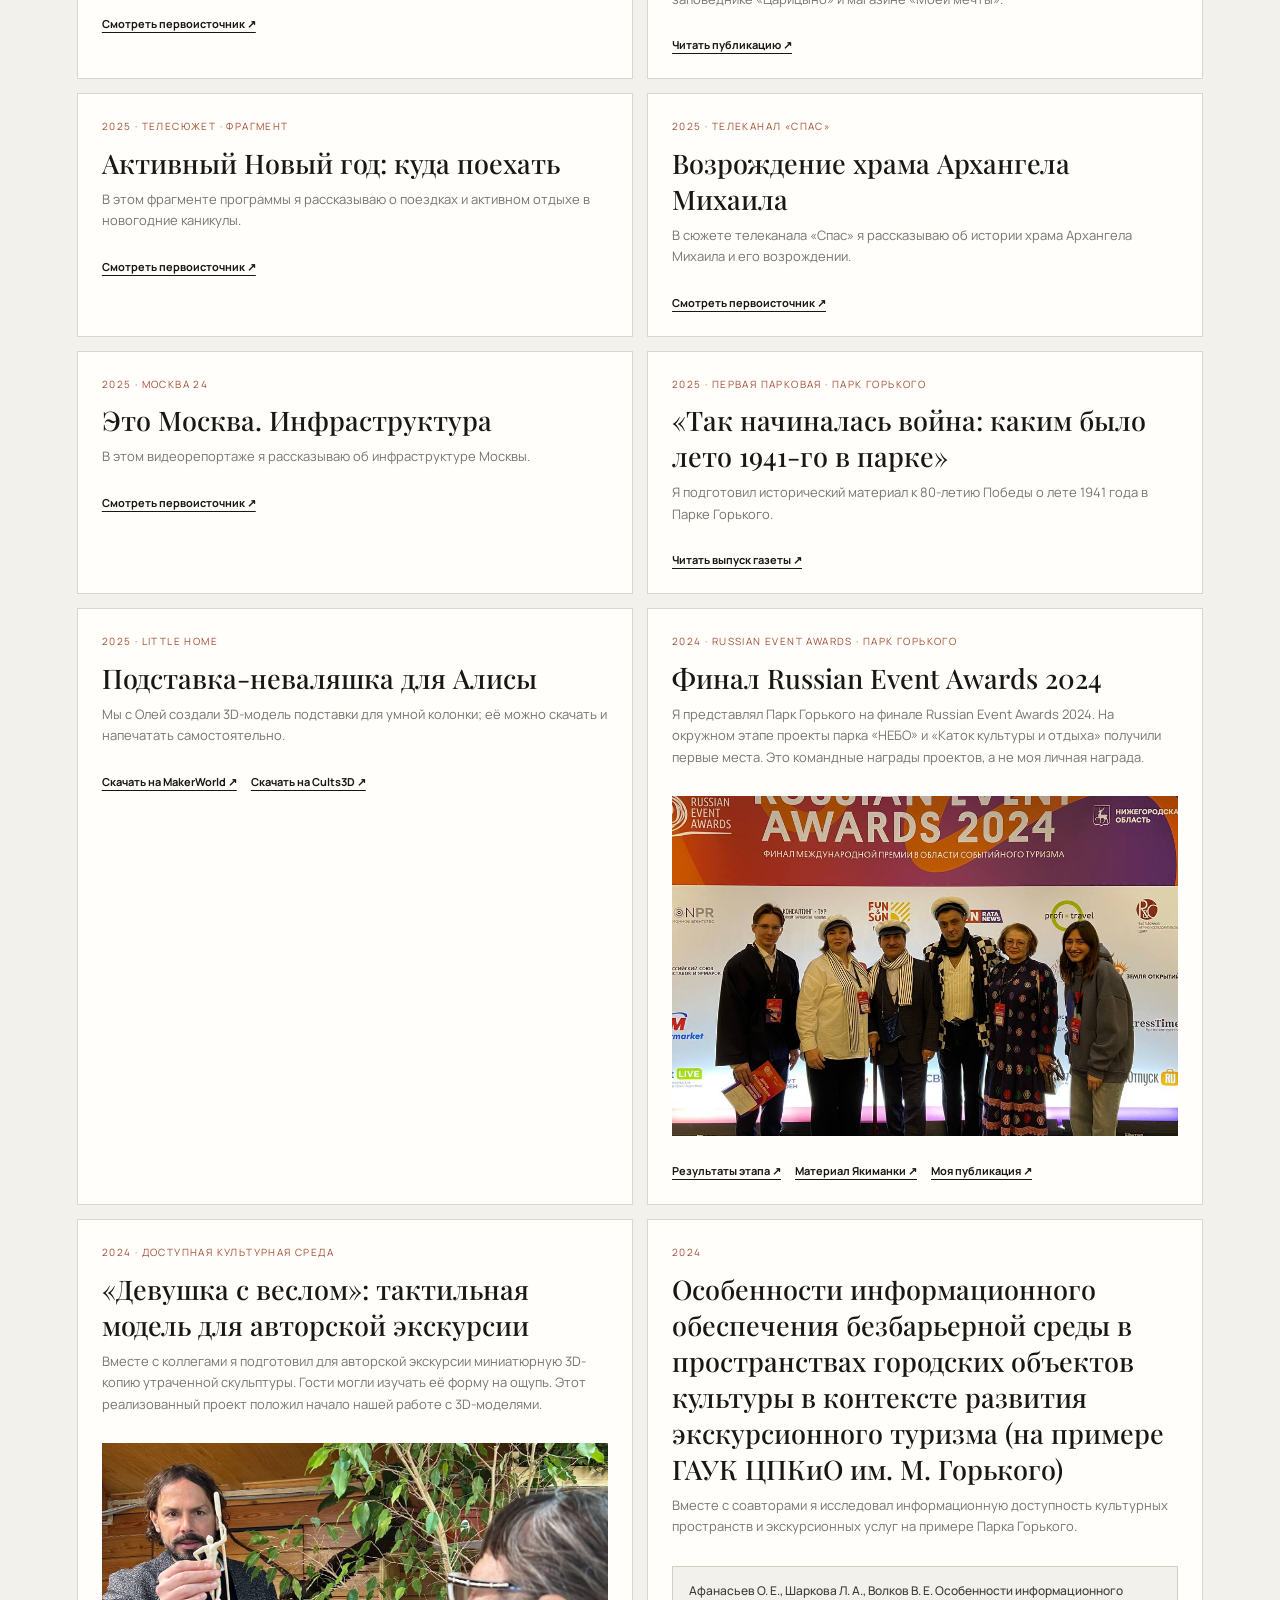
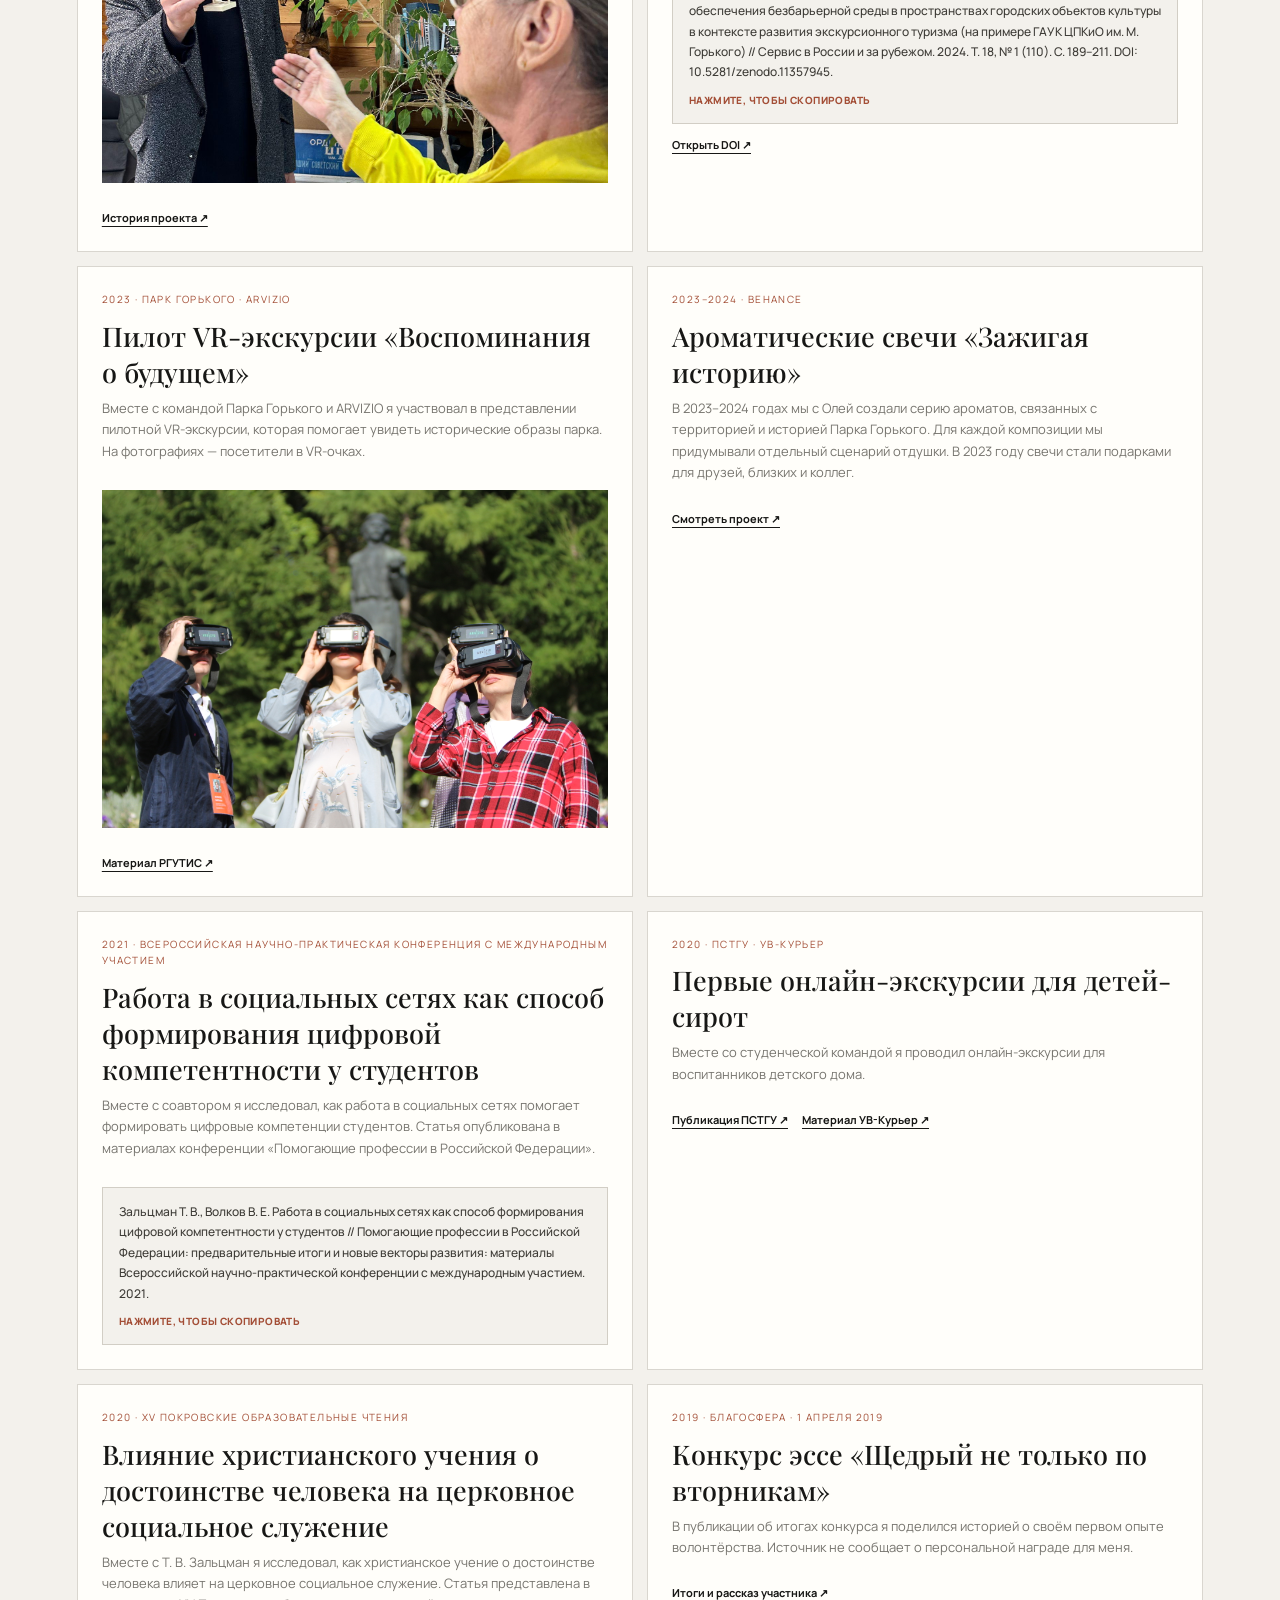
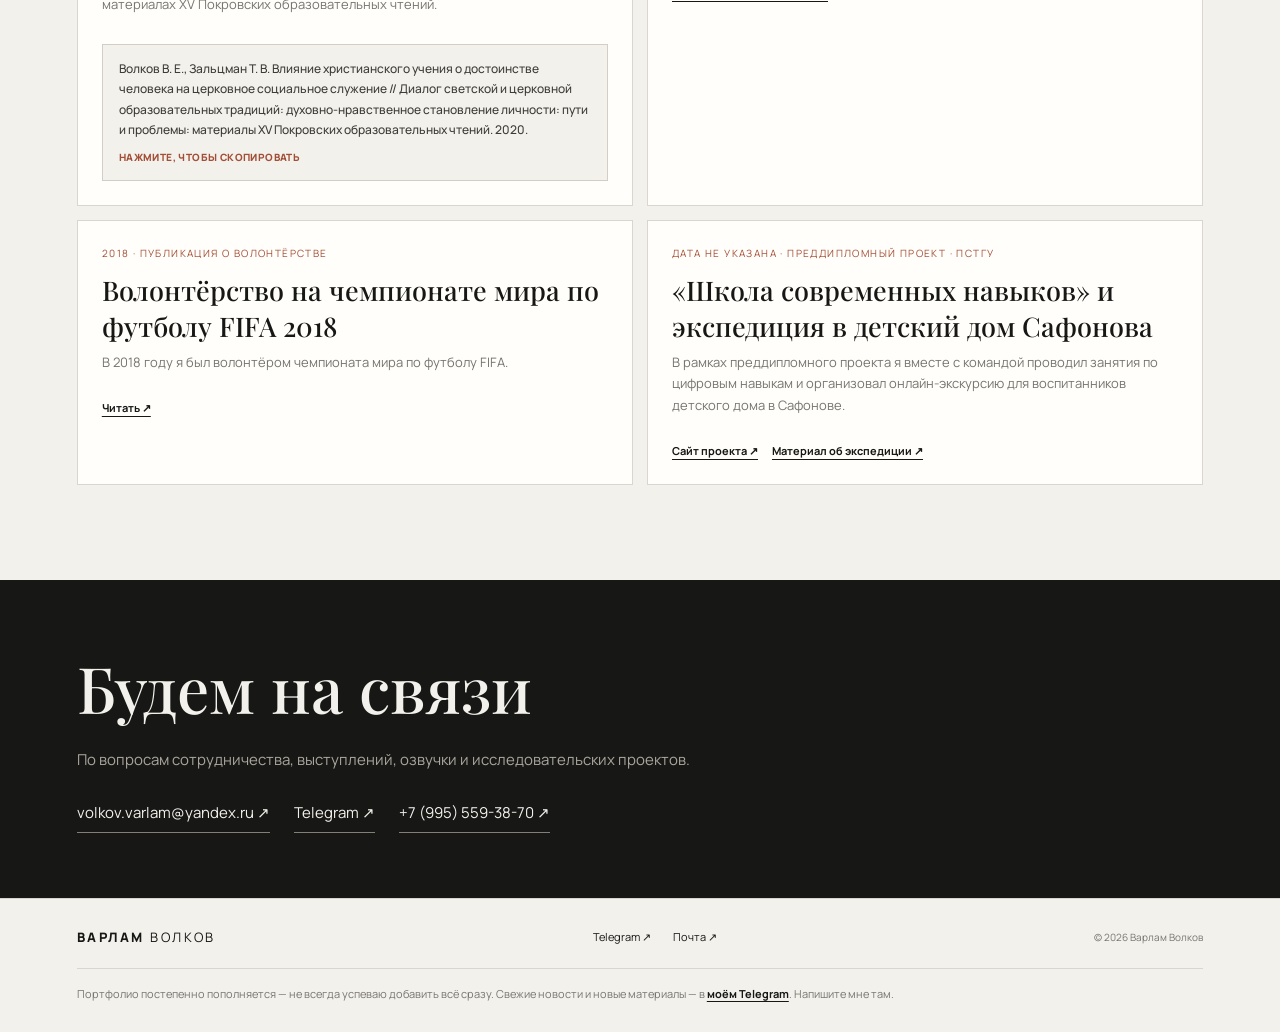
==== commit 95fa3d56: "Переписать тексты портфолио от первого лица" ====
--- a/about.html
+++ b/about.html
@@ -2,11 +2,11 @@
 <html lang="ru">
 <head>
 <meta charset="utf-8"><meta name="viewport" content="width=device-width,initial-scale=1">
-<title>Обо мне — Варлам Волков</title><meta name="description" content="Профессиональный профиль, образование и направления деятельности Варлама Волкова.">
+<title>Обо мне — Варлам Волков</title><meta name="description" content="Мой профессиональный путь, образование и проекты.">
 <meta name="theme-color" content="#f3f1ec">
 <link rel="preconnect" href="https://fonts.googleapis.com"><link rel="preconnect" href="https://fonts.gstatic.com" crossorigin>
 <link href="https://fonts.googleapis.com/css2?family=Manrope:wght@400;500;600;700;800&family=Playfair+Display:wght@500;600&display=swap" rel="stylesheet">
-<link rel="stylesheet" href="assets/css/style.css?v=20261115-10">
+<link rel="stylesheet" href="assets/css/style.css?v=20261116-1">
 </head><body>
 
 <header class="site-header">
@@ -23,8 +23,8 @@
 </header>
 
 <main>
-<section class="container page-hero"><div class="eyebrow">04 / Профиль</div><h1 class="display">Обо мне<span style="color:var(--accent)">.</span></h1><p class="page-lead">Варлам Волков — экскурсовод, специалист по культурно-массовому досугу, диктор и исследователь истории городских пространств.</p></section>
-<section class="container content-section"><div class="about-grid"><div class="about-photo"><img src="assets/images/portrait.png" alt="Портрет Варлама Волкова"></div><div class="about-text"><div class="eyebrow">Профессиональный профиль</div><h2 class="display" style="font-size:42px;margin:12px 0 20px">История, которую хочется слушать и узнавать.</h2><p>В профессиональной работе соединяю экскурсионную деятельность, исследование культурного наследия и создание содержательных аудиоформатов. Работаю с историей Парка Горького, городскими культурными пространствами, доступной средой и современными способами представления наследия.</p><div class="fact-list">
+<section class="container page-hero"><div class="eyebrow">04 / Профиль</div><h1 class="display">Обо мне<span style="color:var(--accent)">.</span></h1><p class="page-lead">Я — экскурсовод, специалист по культурно-массовому досугу, диктор и исследователь истории городских пространств.</p></section>
+<section class="container content-section"><div class="about-grid"><div class="about-photo"><img src="assets/images/portrait.png" alt="Мой портрет"></div><div class="about-text"><div class="eyebrow">Профессиональный профиль</div><h2 class="display" style="font-size:42px;margin:12px 0 20px">История, которую хочется слушать и узнавать.</h2><p>В своей работе я соединяю экскурсии, исследование культурного наследия и создание аудиоформатов. Изучаю историю Парка Горького и других городских пространств, занимаюсь доступной средой и ищу современные способы рассказывать о наследии.</p><div class="fact-list">
  <div class="fact"><span>Опыт</span><span>Парк Горького, культурно-массовые и экскурсионные проекты</span></div>
  <div class="fact"><span>Образование</span><span>Магистратура РГУТИС; бакалавриат ПСТГУ</span></div>
  <div class="fact"><span>Квалификация</span><span>Гид-экскурсовод; организация бизнес-процессов в индустрии туризма</span></div>
@@ -41,5 +41,5 @@
   <small>© <span data-year></span> Варлам Волков</small>
 </footer>
 
-<script src="assets/js/main.js?v=20261115-10"></script>
+<script src="assets/js/main.js?v=20261116-1"></script>
 </body></html>
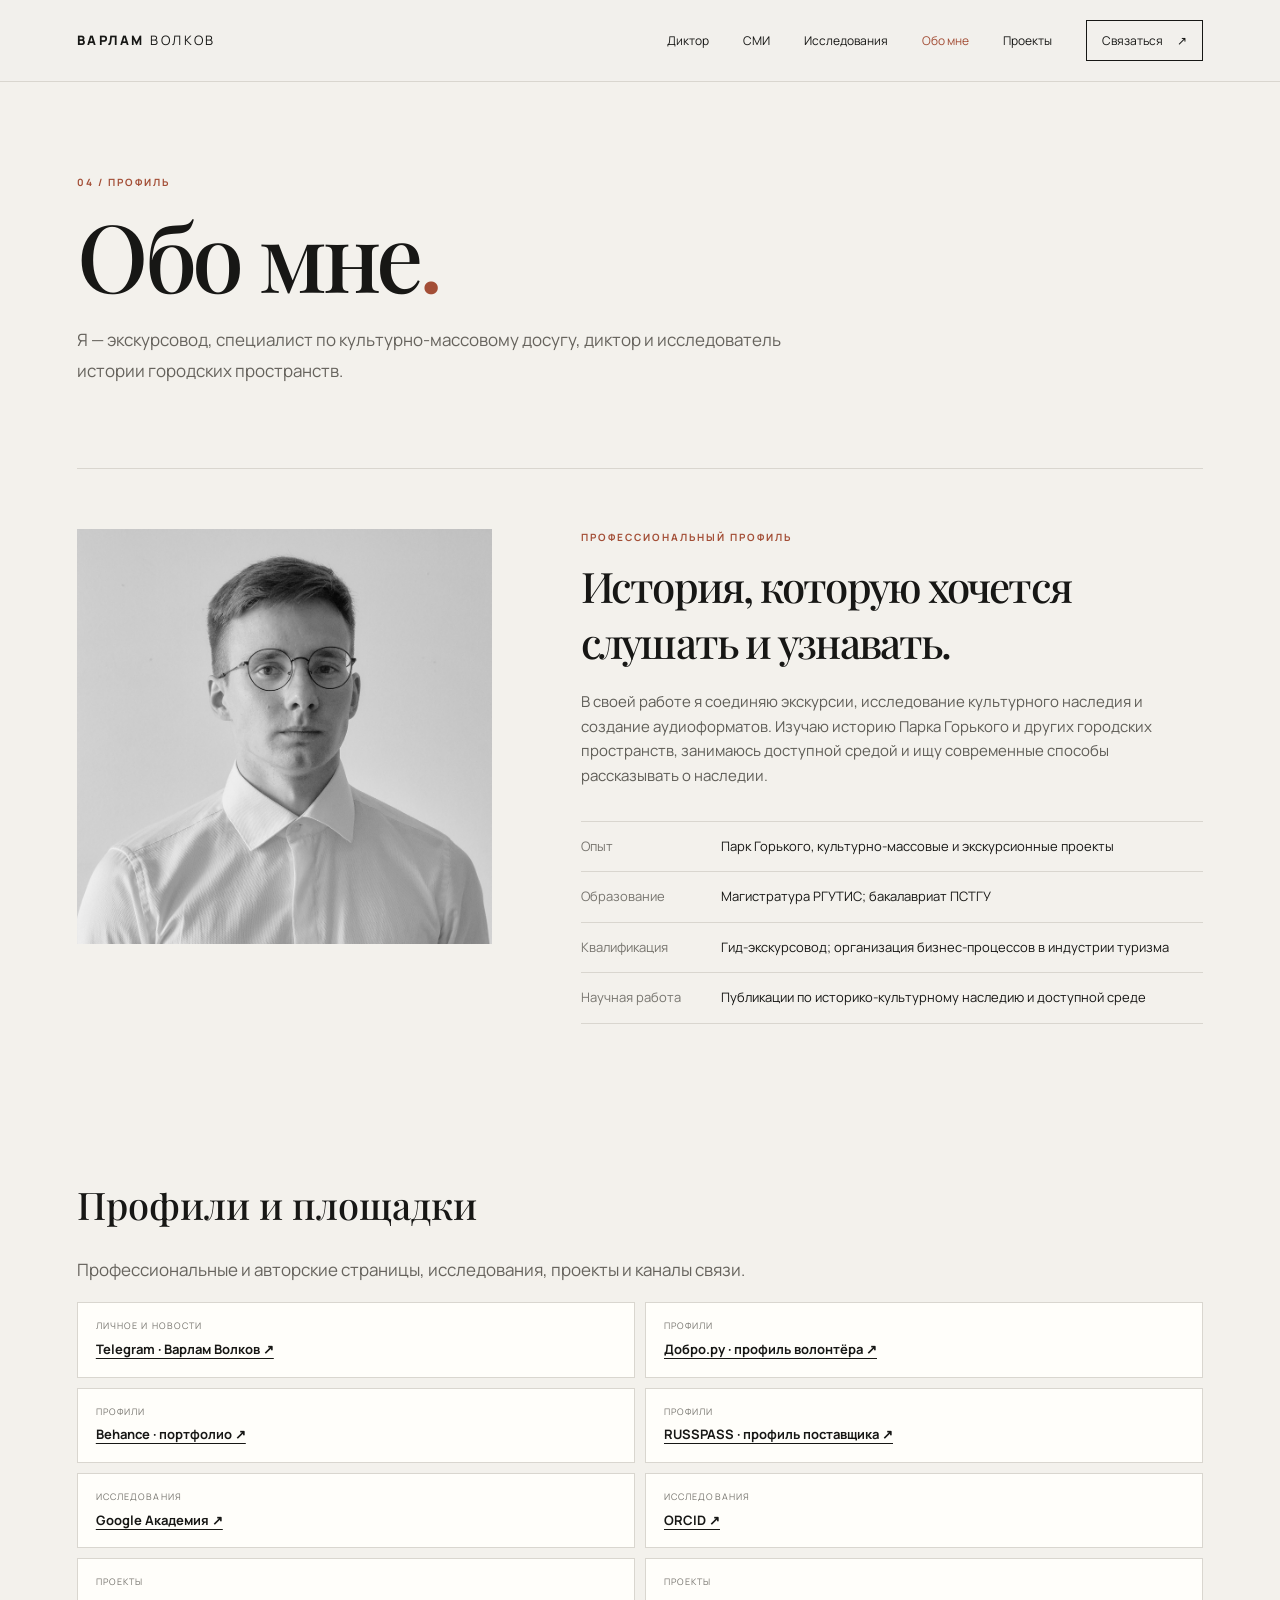
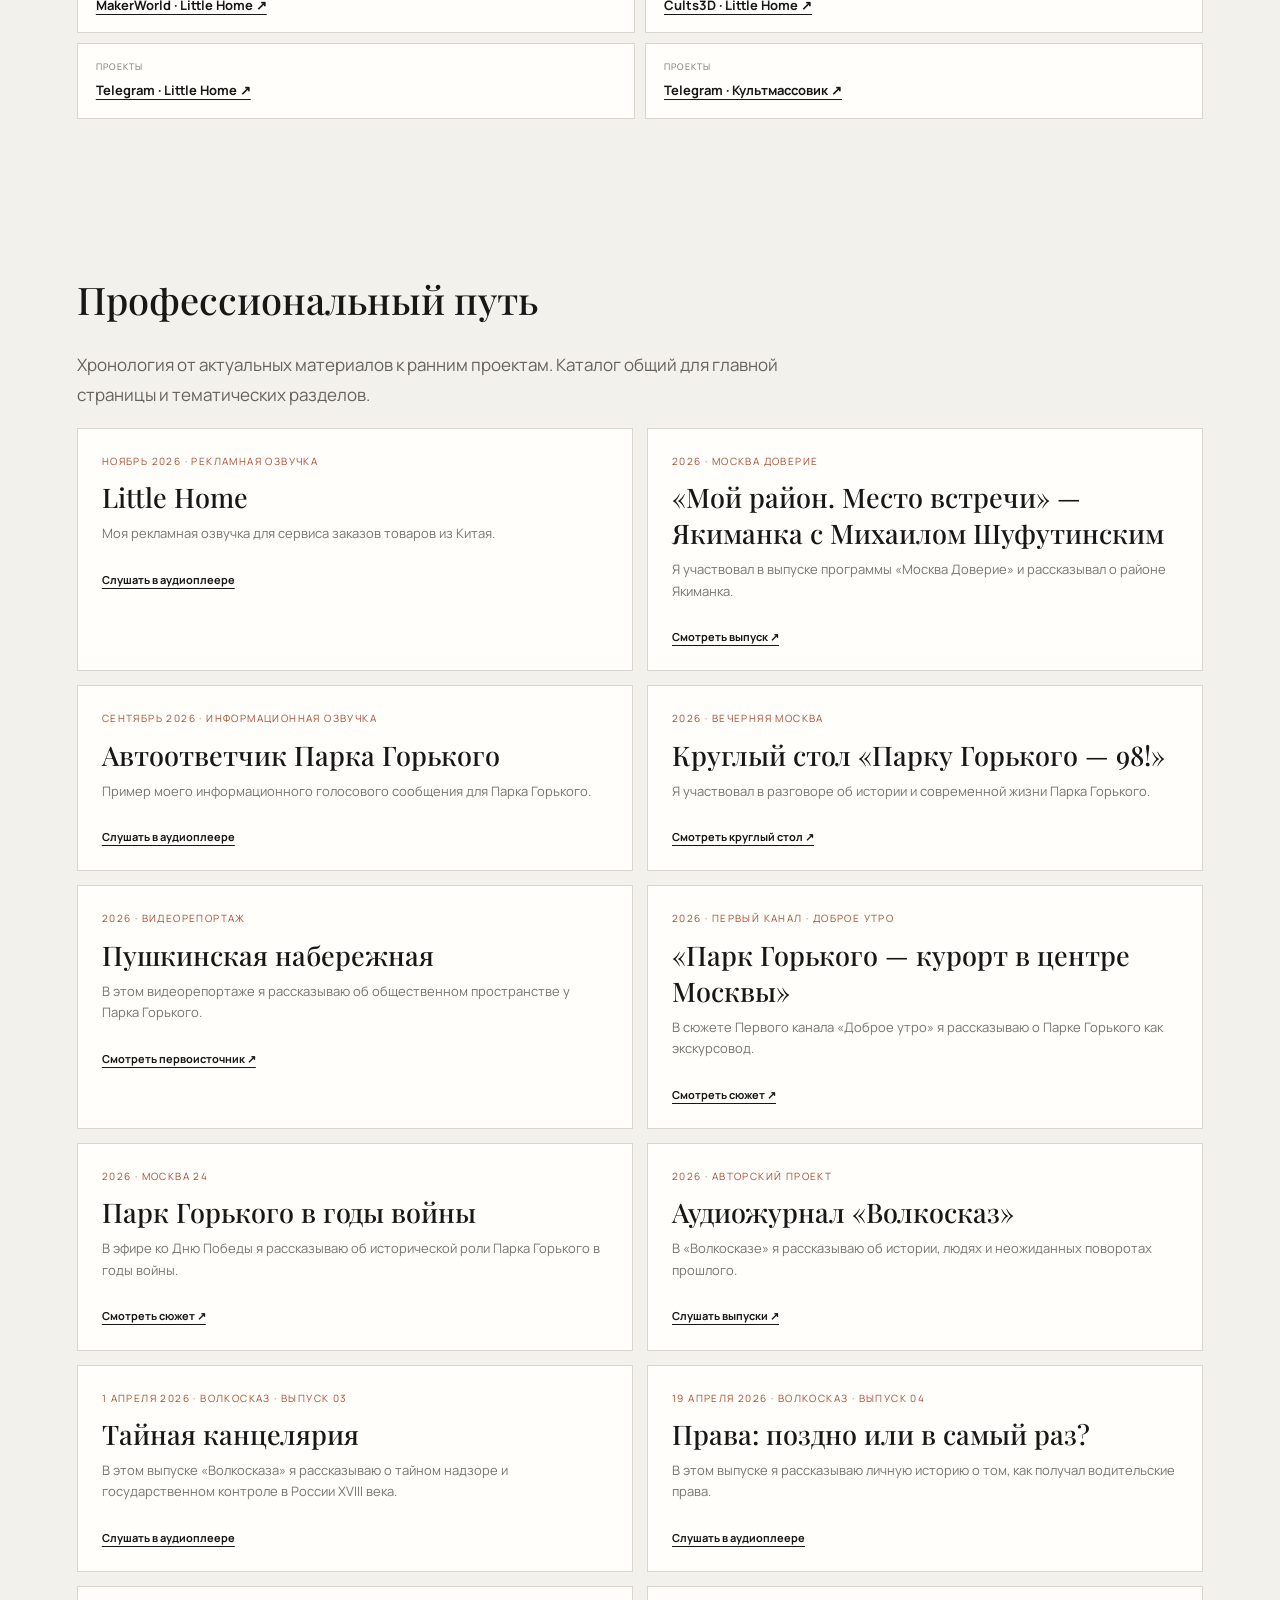
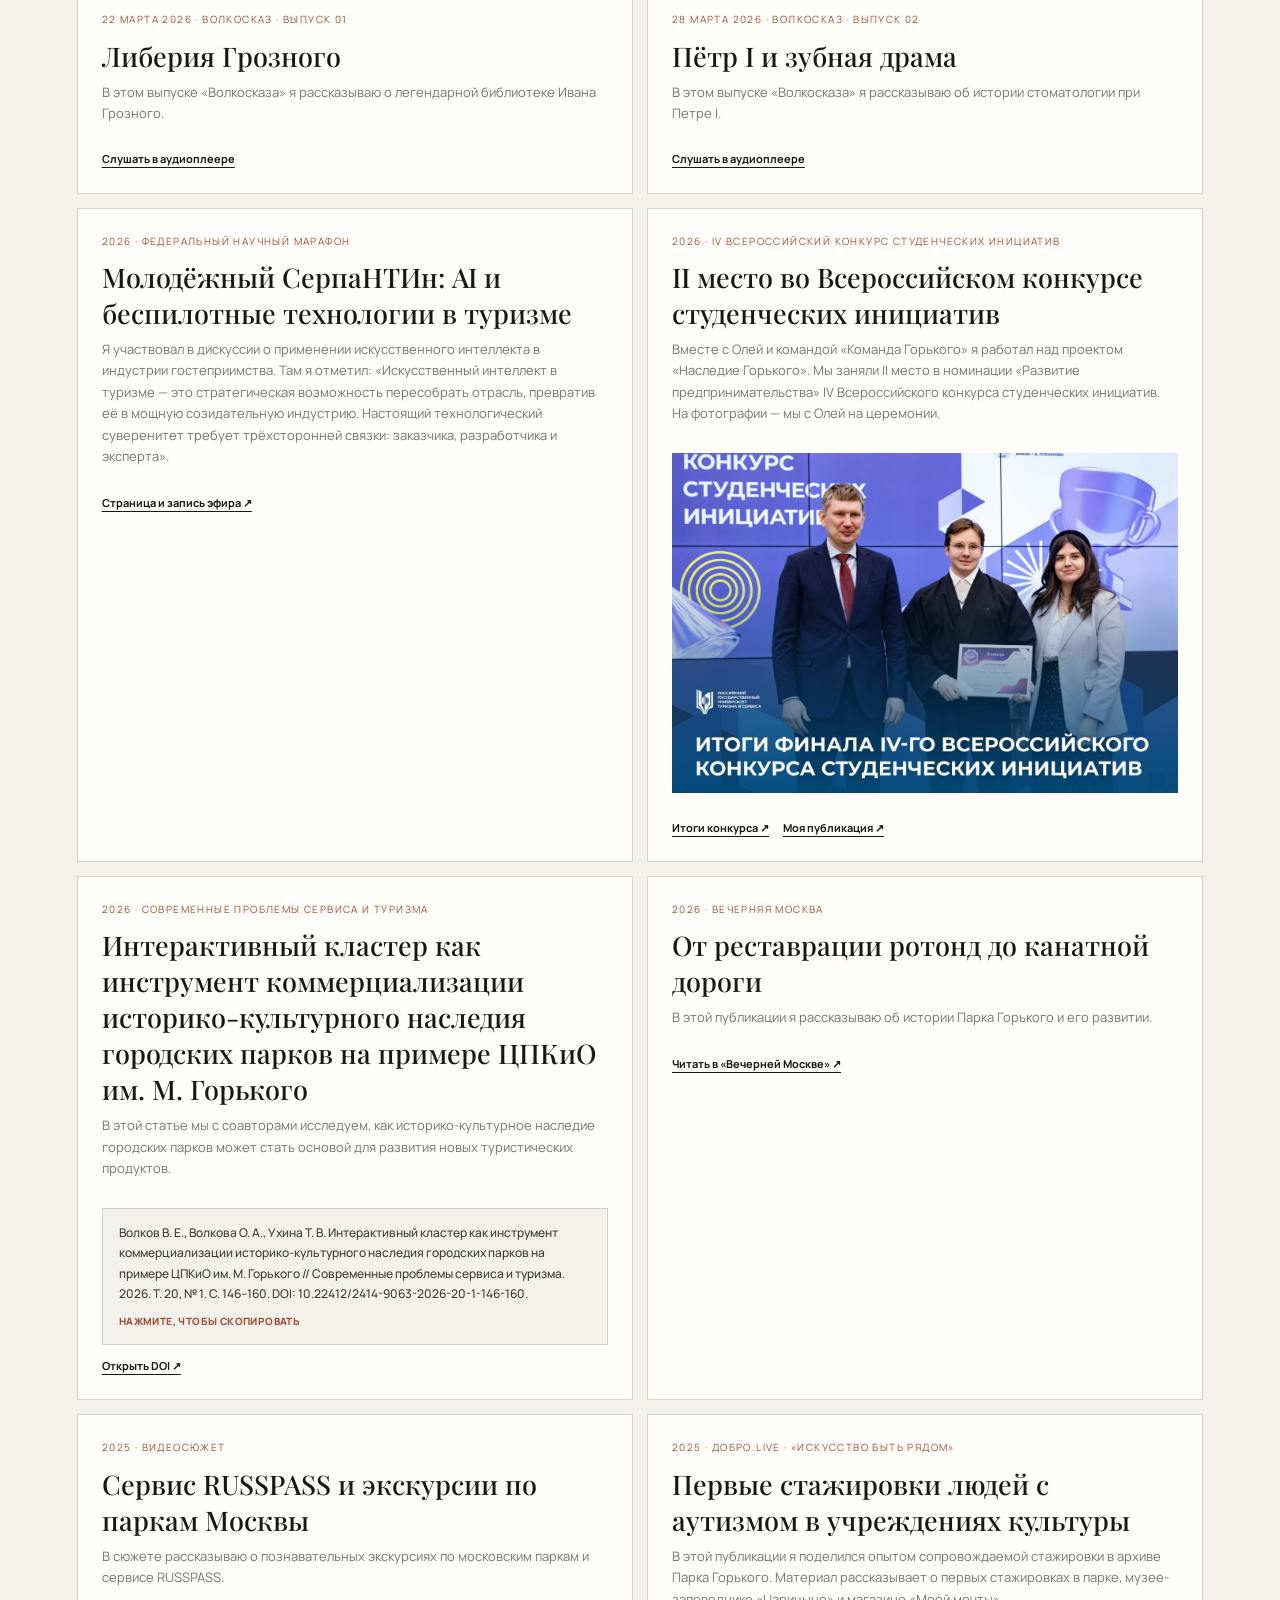
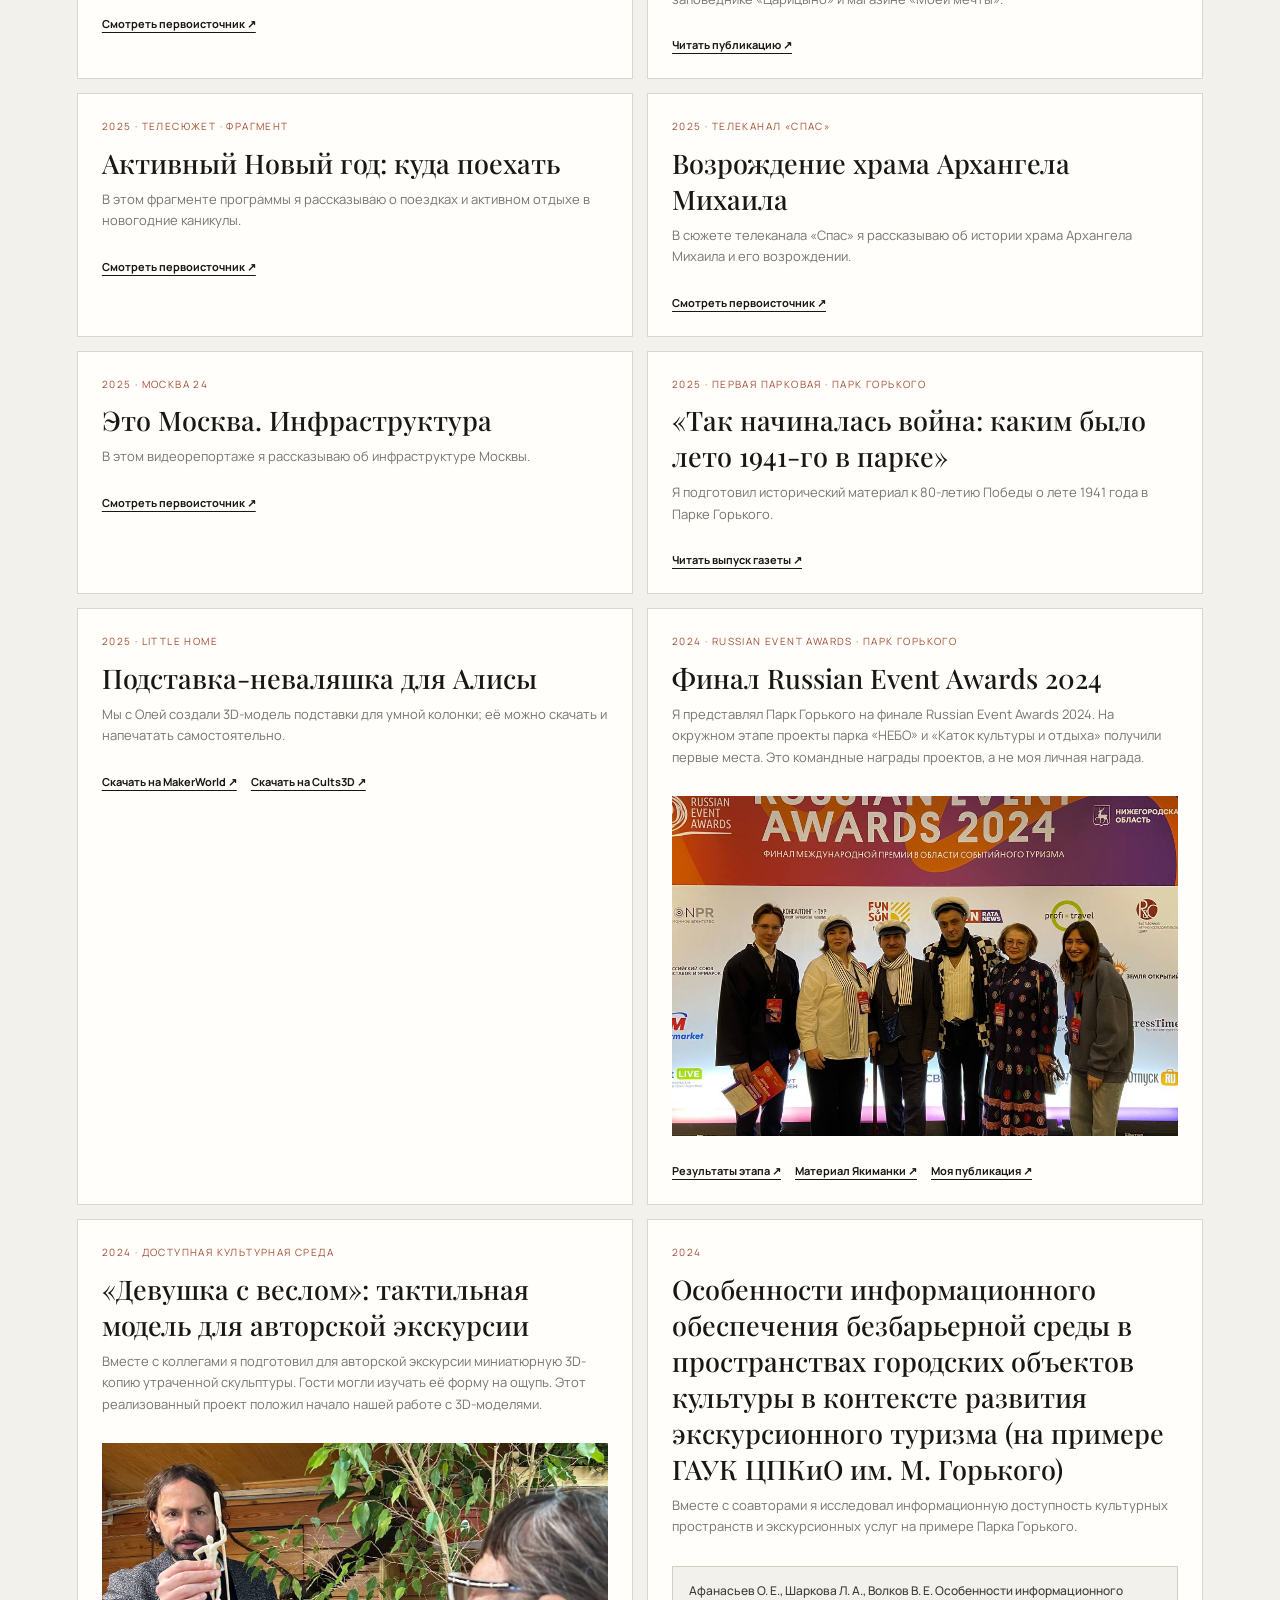
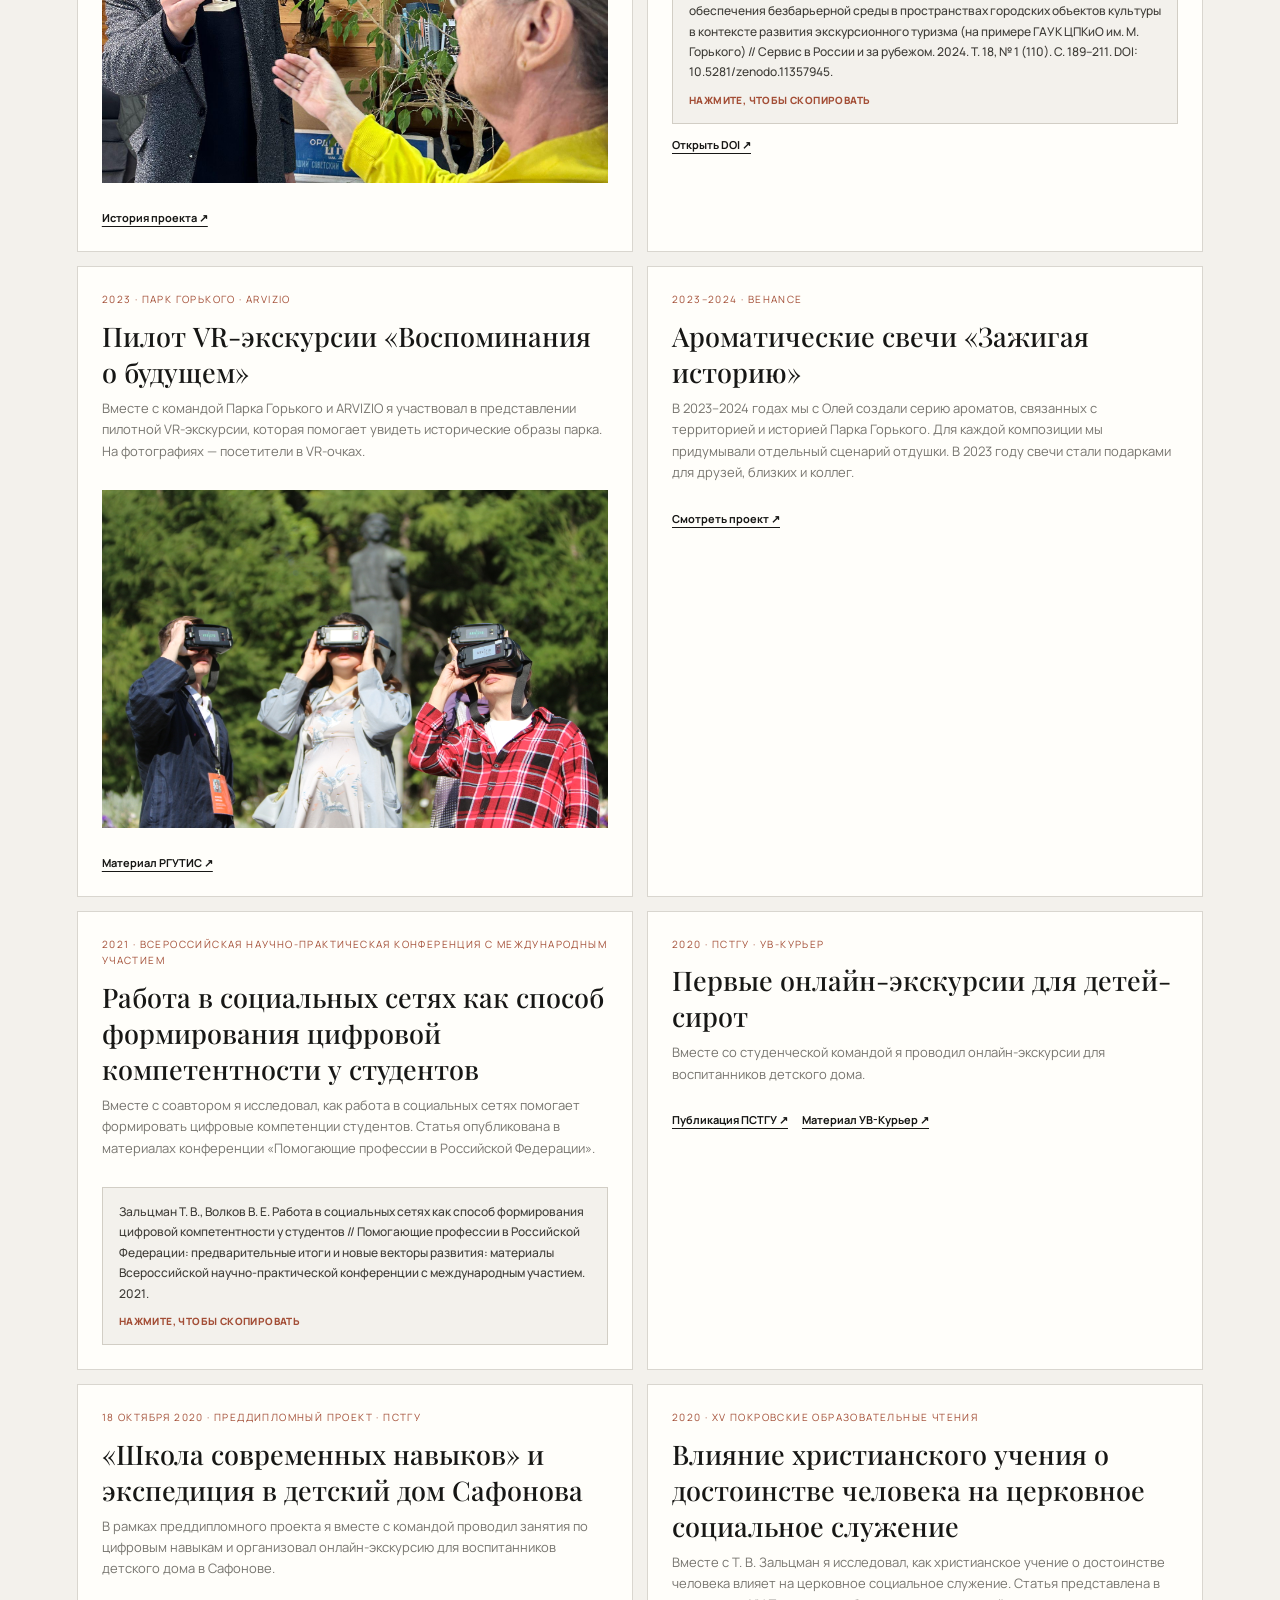
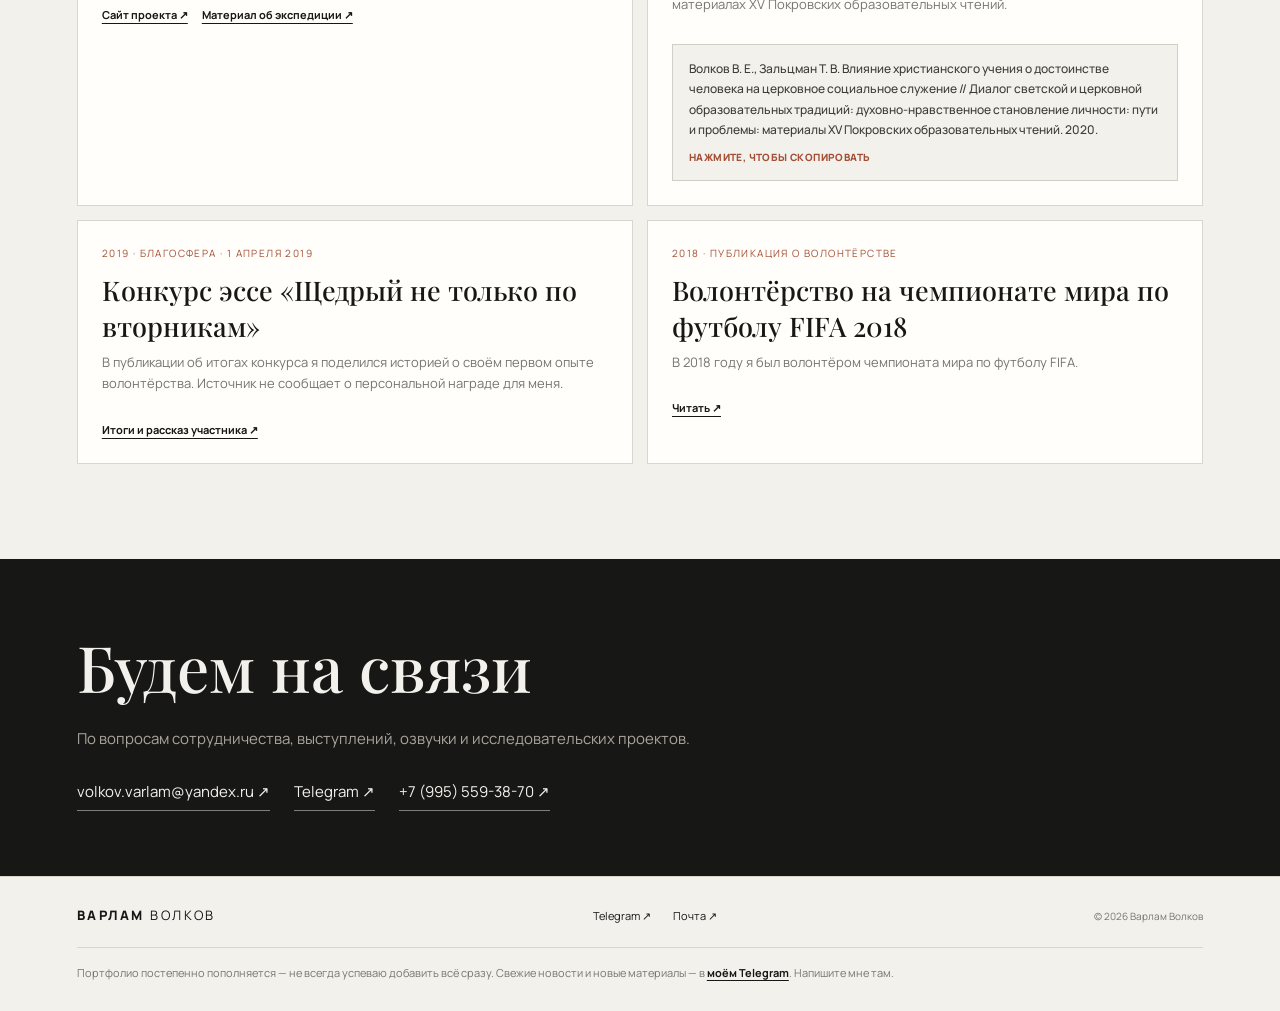
==== commit 7e2cc3ed: "Уточнить дату и раздел преддипломного проекта" ====
--- a/about.html
+++ b/about.html
@@ -6,7 +6,7 @@
 <meta name="theme-color" content="#f3f1ec">
 <link rel="preconnect" href="https://fonts.googleapis.com"><link rel="preconnect" href="https://fonts.gstatic.com" crossorigin>
 <link href="https://fonts.googleapis.com/css2?family=Manrope:wght@400;500;600;700;800&family=Playfair+Display:wght@500;600&display=swap" rel="stylesheet">
-<link rel="stylesheet" href="assets/css/style.css?v=20261116-1">
+<link rel="stylesheet" href="assets/css/style.css?v=20261116-2">
 </head><body>
 
 <header class="site-header">
@@ -41,5 +41,5 @@
   <small>© <span data-year></span> Варлам Волков</small>
 </footer>
 
-<script src="assets/js/main.js?v=20261116-1"></script>
+<script src="assets/js/main.js?v=20261116-2"></script>
 </body></html>
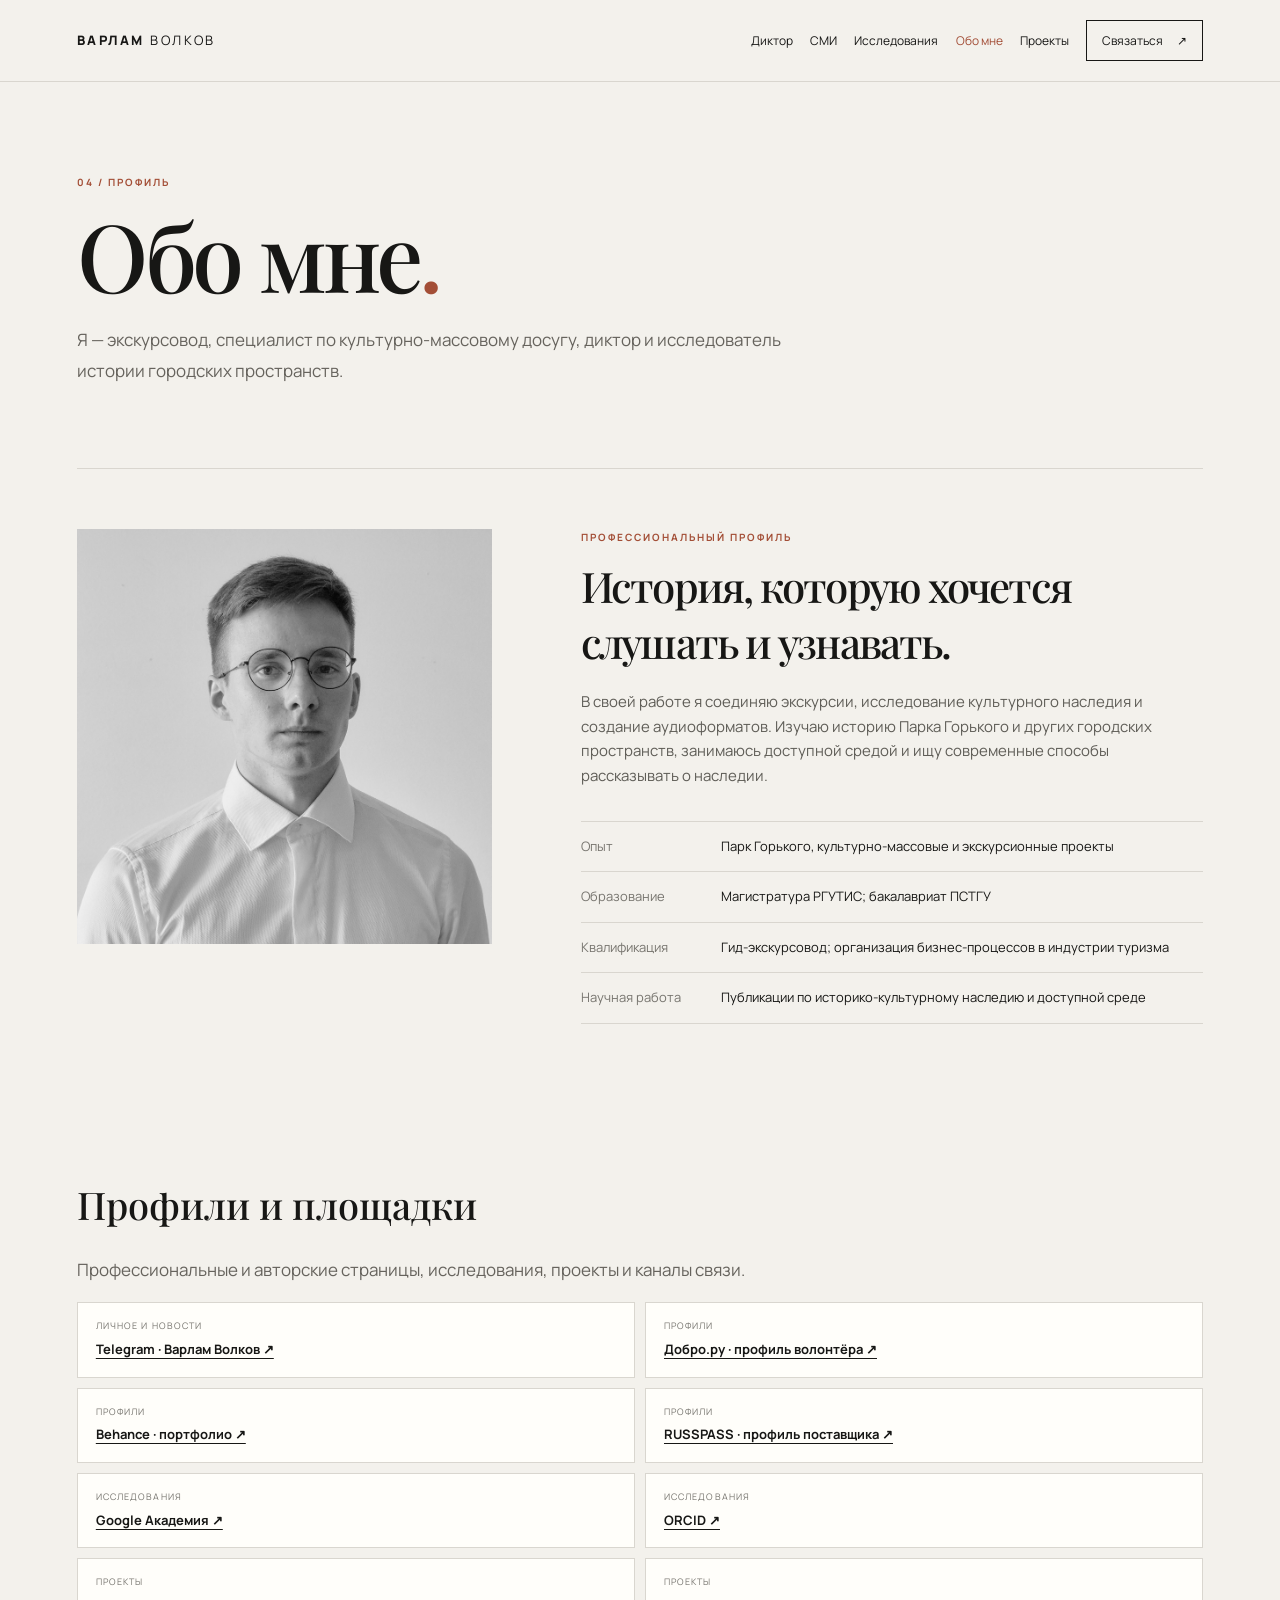
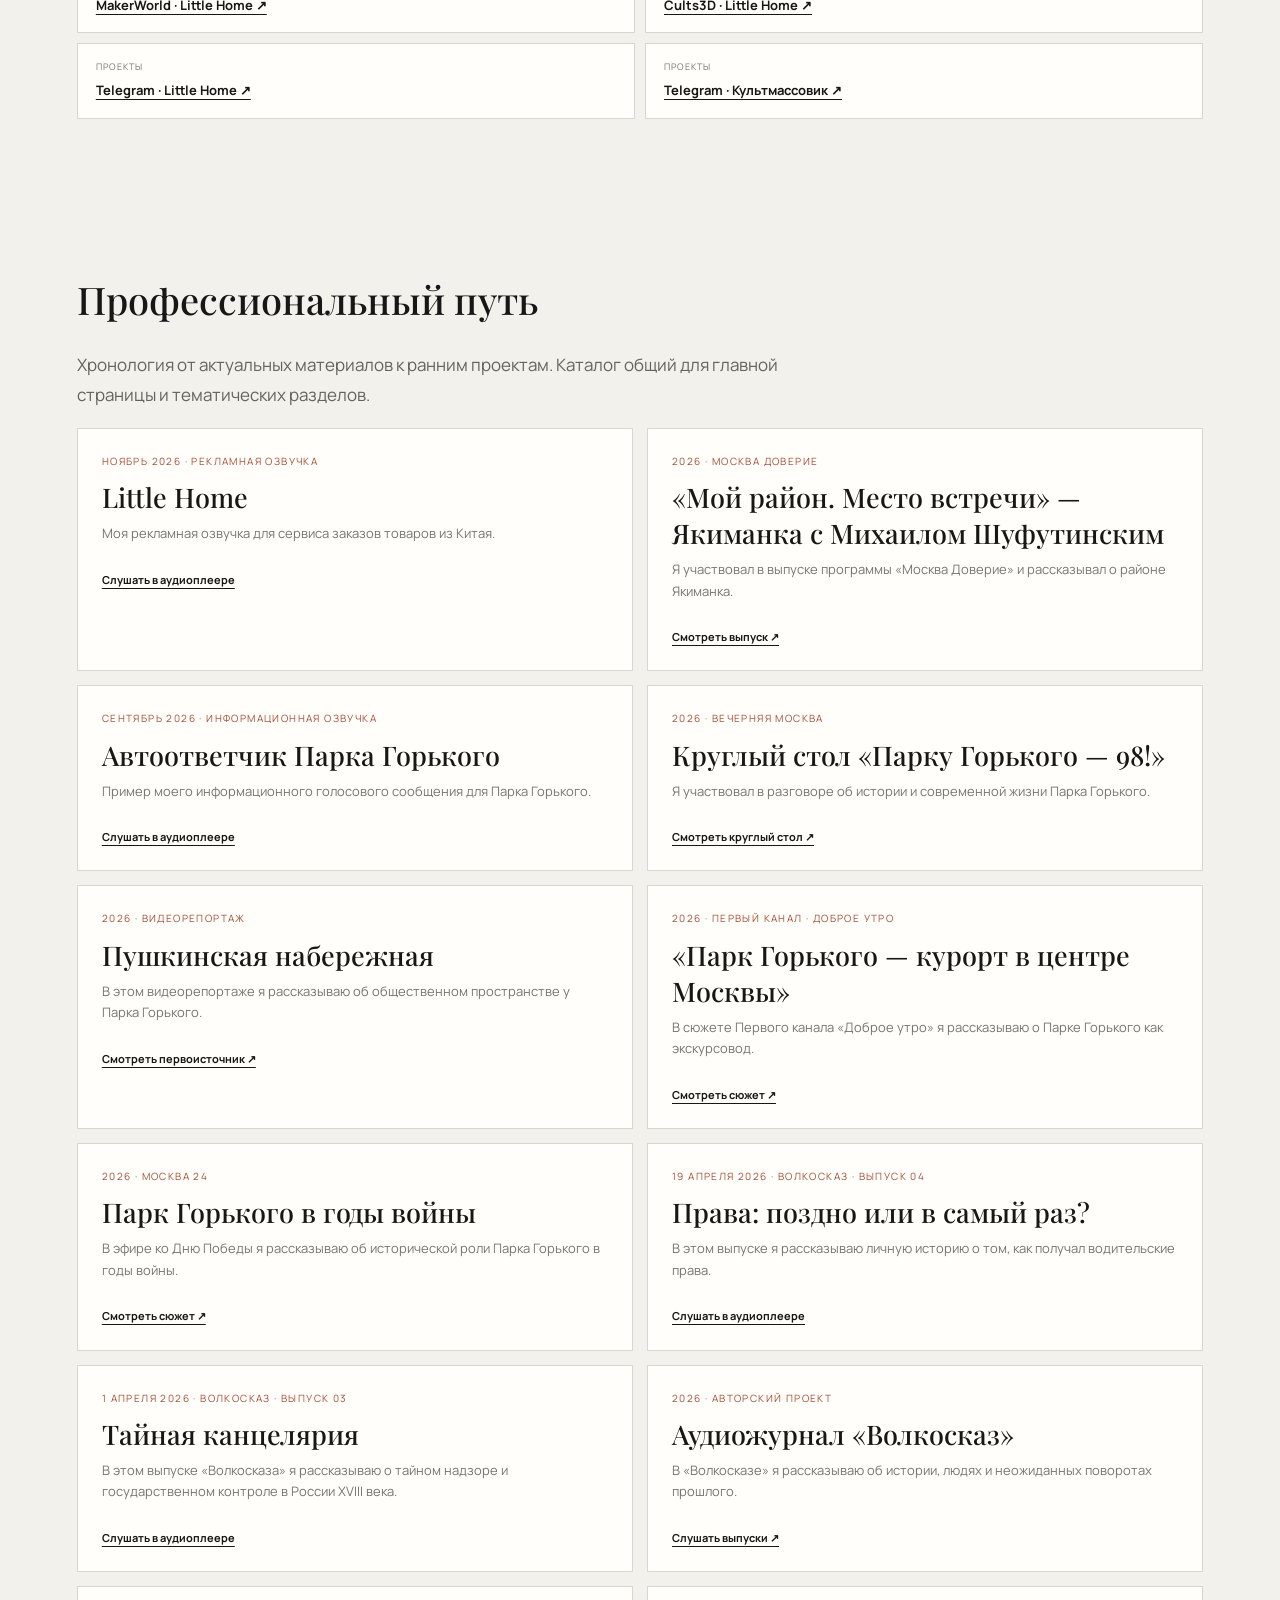
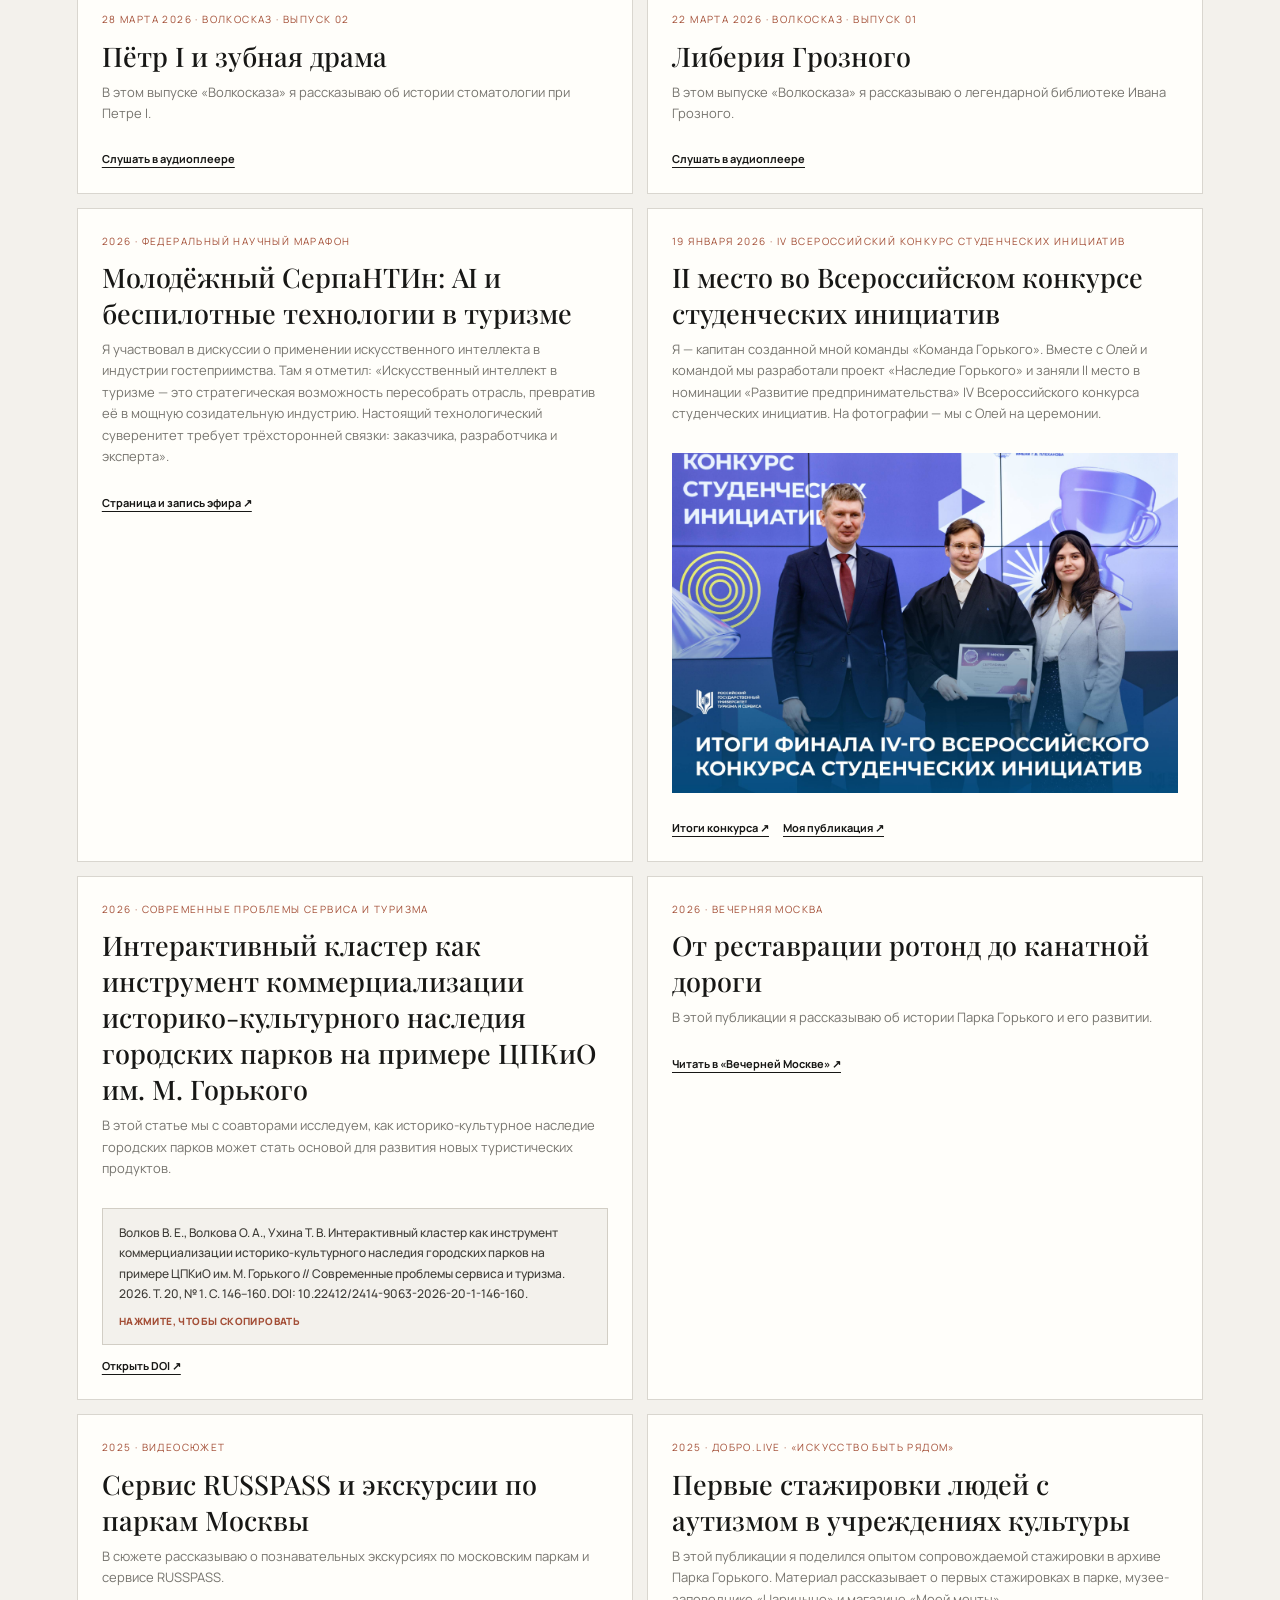
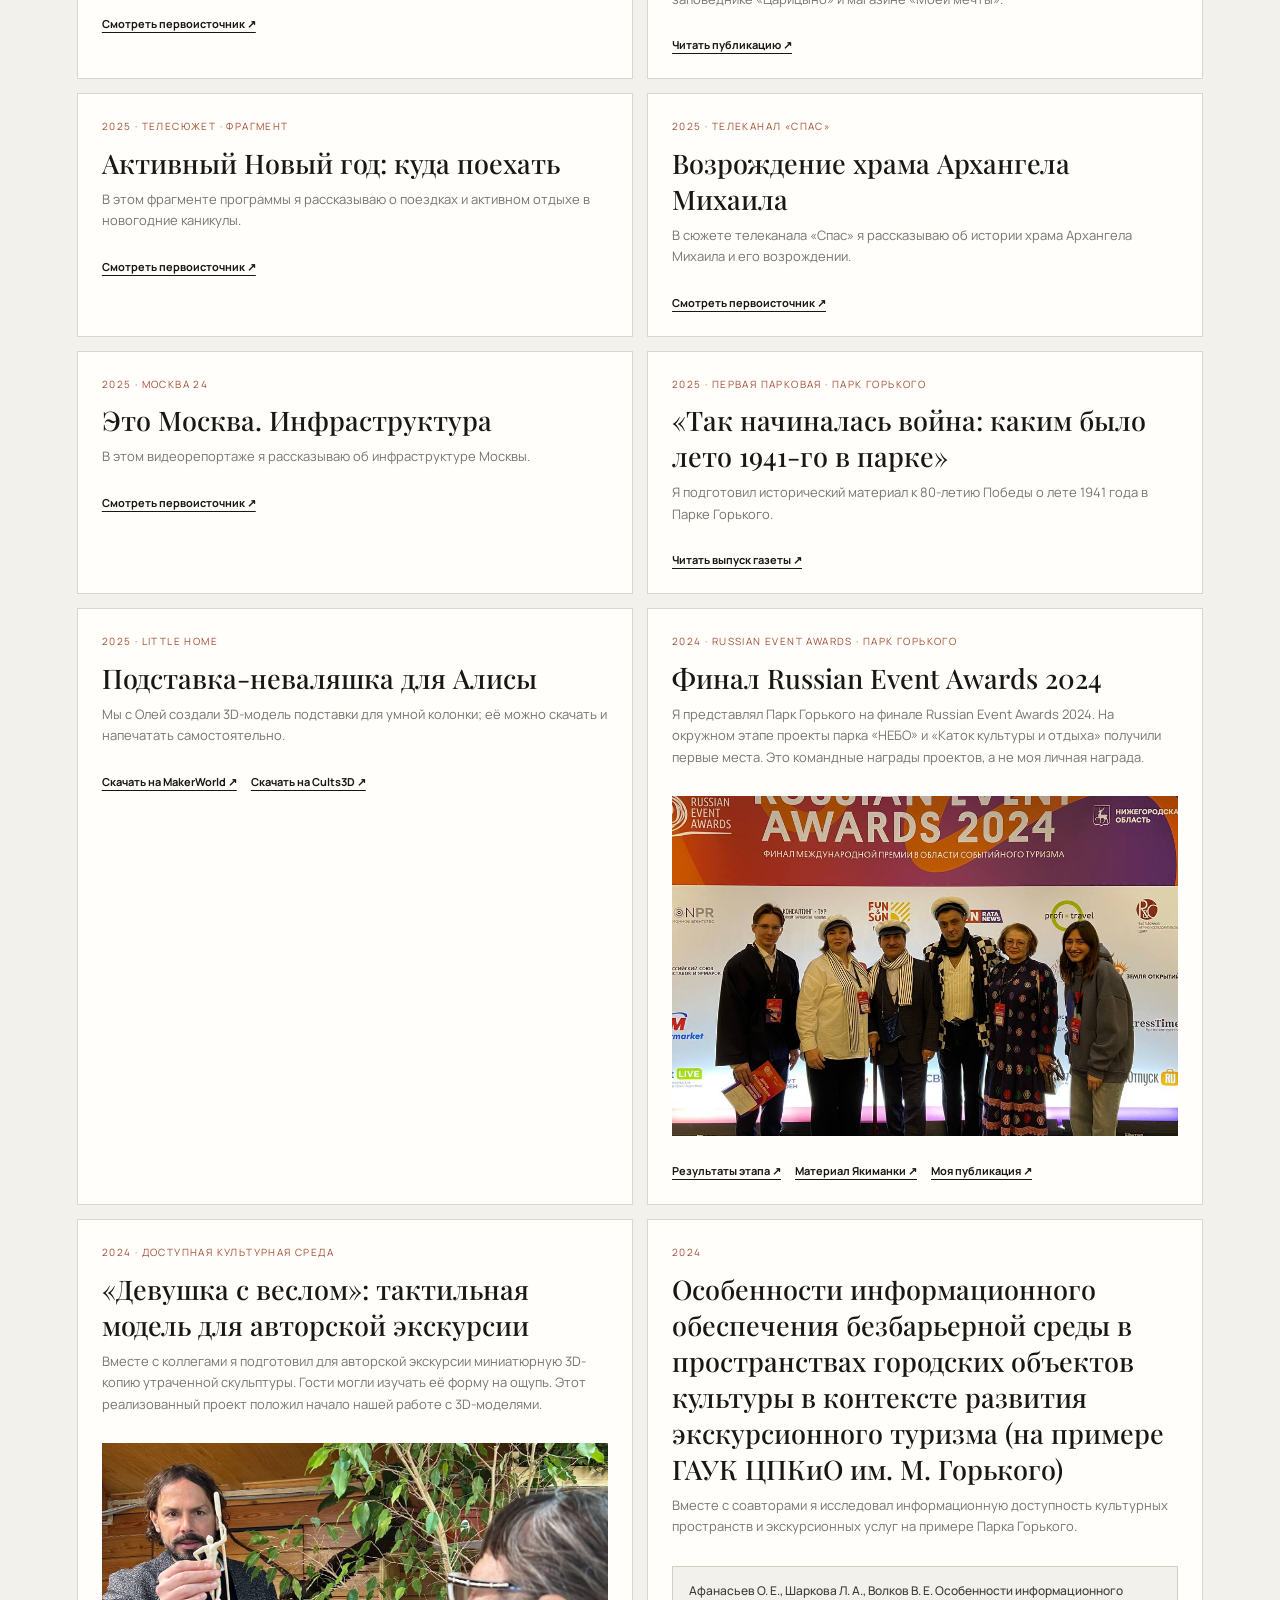
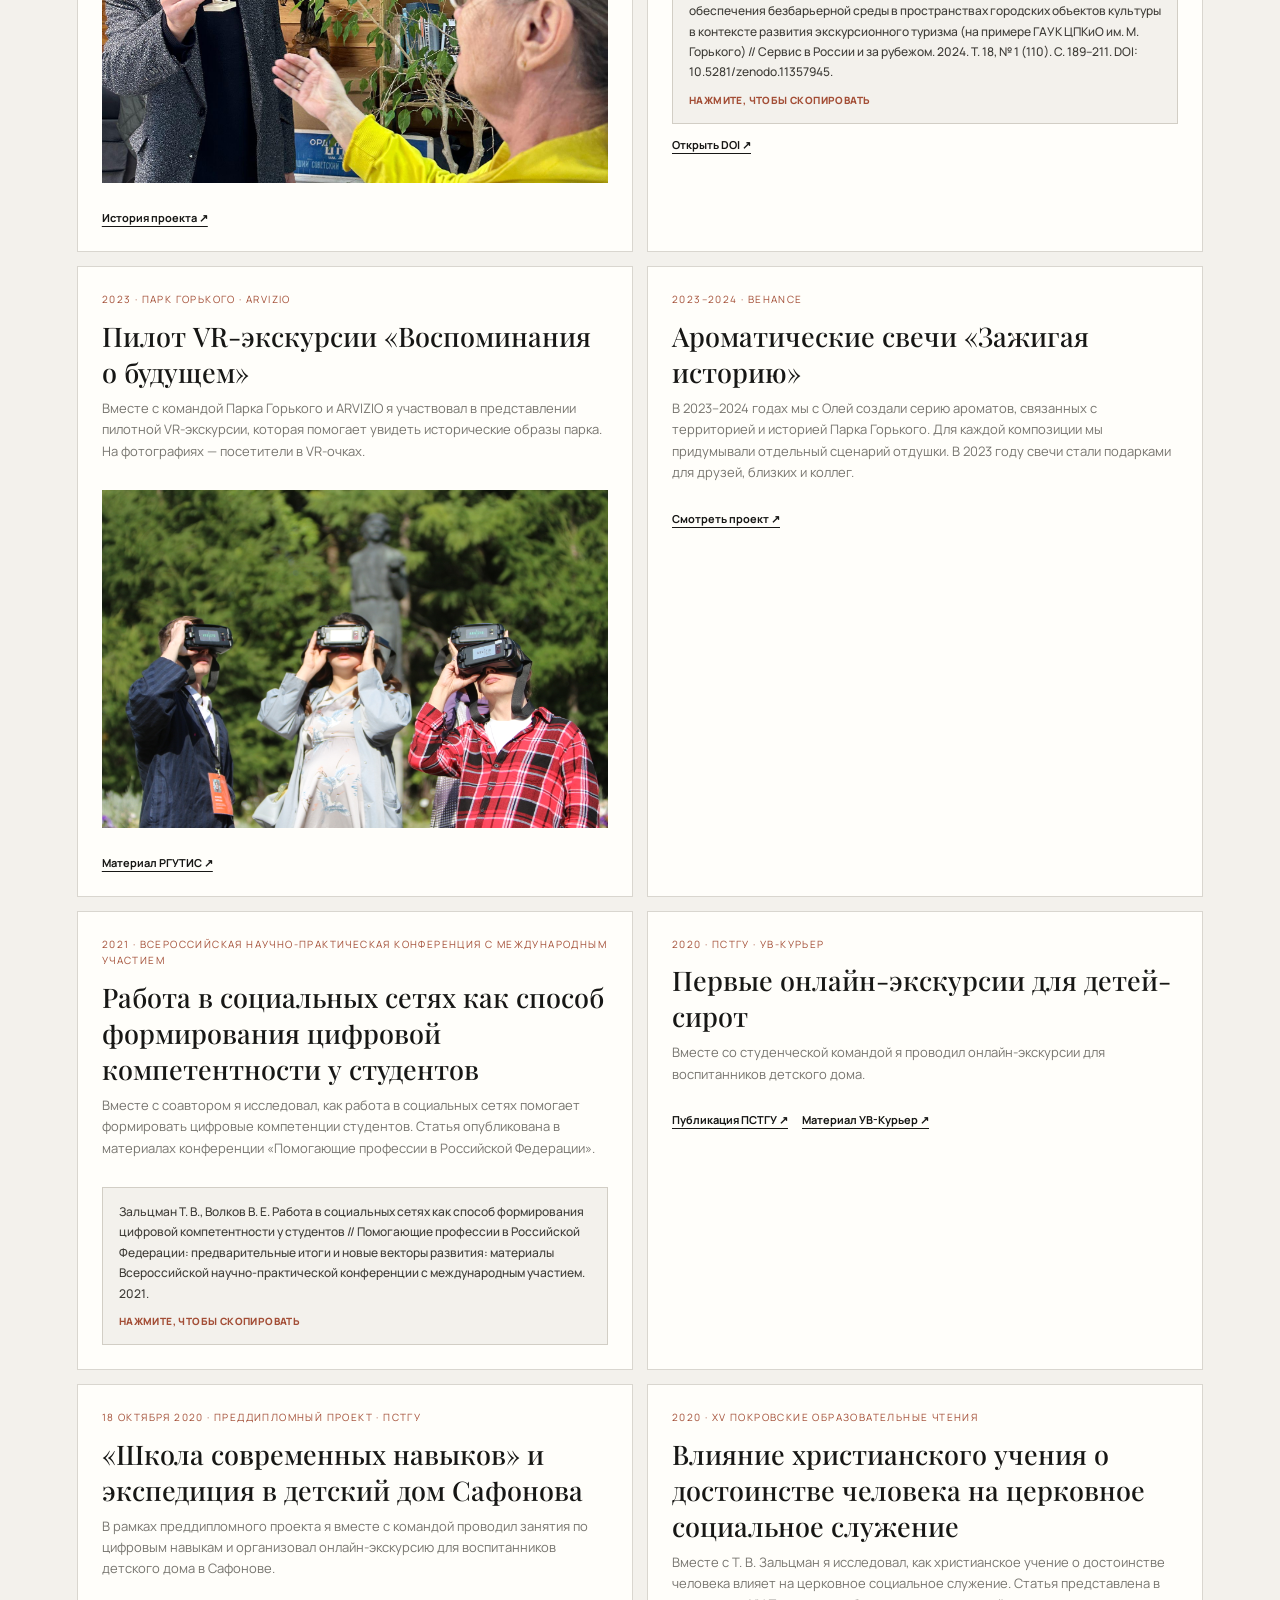
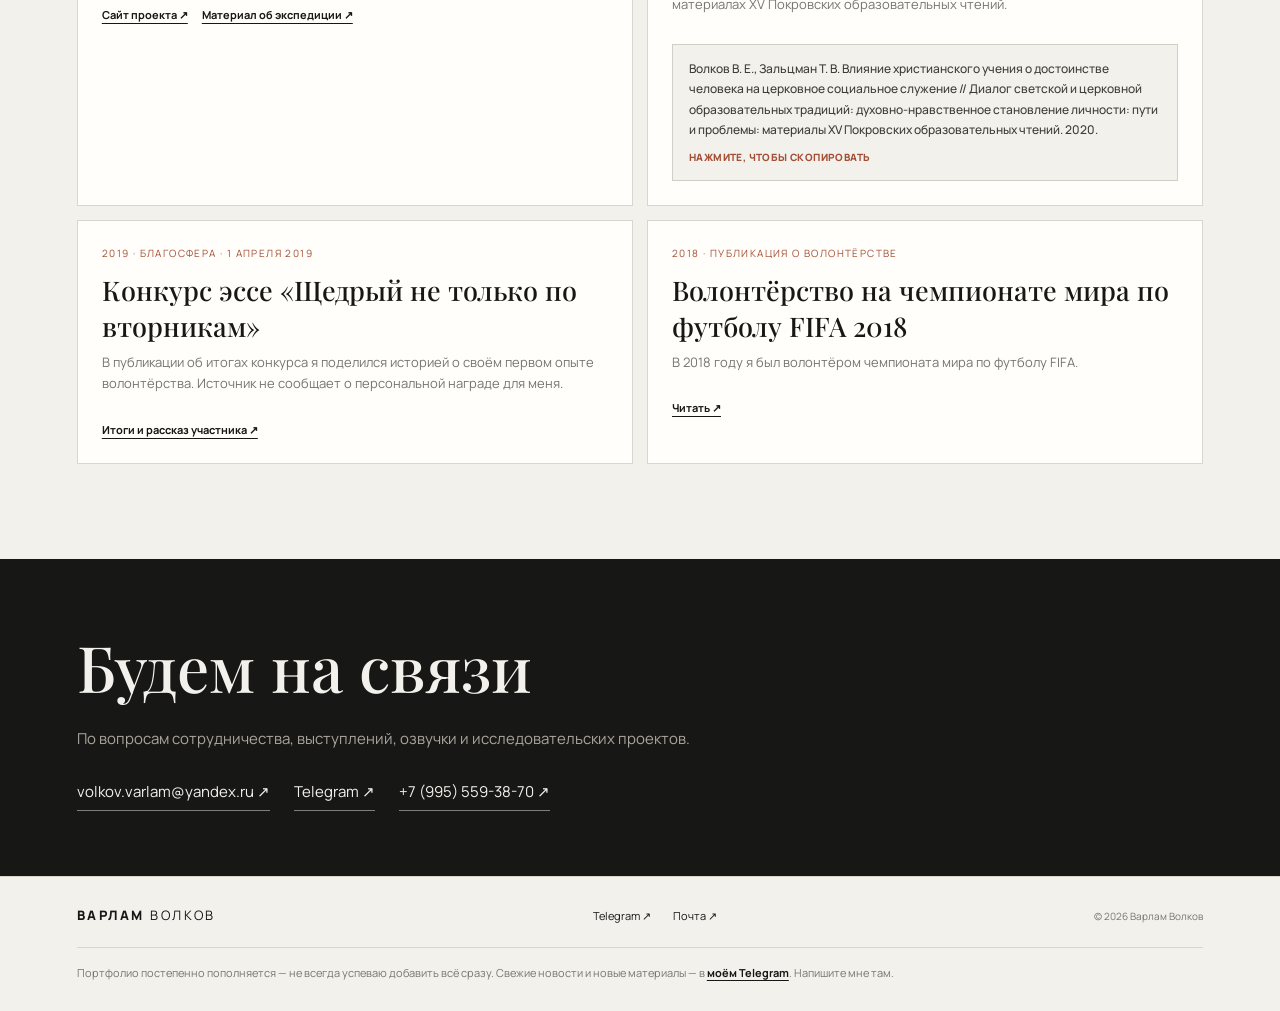
==== commit c01e6157: "Rebuild portfolio as single page" ====
--- a/about.html
+++ b/about.html
@@ -6,7 +6,7 @@
 <meta name="theme-color" content="#f3f1ec">
 <link rel="preconnect" href="https://fonts.googleapis.com"><link rel="preconnect" href="https://fonts.gstatic.com" crossorigin>
 <link href="https://fonts.googleapis.com/css2?family=Manrope:wght@400;500;600;700;800&family=Playfair+Display:wght@500;600&display=swap" rel="stylesheet">
-<link rel="stylesheet" href="assets/css/style.css?v=20261116-2">
+<link rel="stylesheet" href="assets/css/style.css?v=20261116-3">
 </head><body>
 
 <header class="site-header">
@@ -41,5 +41,5 @@
   <small>© <span data-year></span> Варлам Волков</small>
 </footer>
 
-<script src="assets/js/main.js?v=20261116-2"></script>
+<script src="assets/js/main.js?v=20261116-3"></script>
 </body></html>
--- a/assets/css/style.css
+++ b/assets/css/style.css
@@ -29,3 +29,26 @@
 .profile-links{display:grid;grid-template-columns:repeat(2,minmax(0,1fr));gap:10px}.profile-card{display:flex;flex-direction:column;gap:5px;padding:16px 18px;background:var(--white);border:1px solid var(--line)}.profile-card span{font-size:9px;letter-spacing:.12em;text-transform:uppercase;color:var(--muted)}.profile-link{font-weight:700;font-size:13px;text-decoration:underline;text-underline-offset:4px}.timeline-list{display:grid;grid-template-columns:repeat(2,minmax(0,1fr));gap:14px}.timeline-list .media-item{min-width:0}.media-item img{display:block;width:100%;max-height:340px;object-fit:cover;margin:14px 0}.media-item audio{width:100%;margin:12px 0}.media-item .copy-citation{max-width:100%;text-align:left}.paper .copy-citation{display:block}.home-papers{margin-top:32px}.home-papers .paper{grid-template-columns:70px minmax(0,1fr);gap:16px}.project-catalog{margin-top:32px}.project-catalog:empty{display:none}.impact-card audio{width:100%}.impact-card .copy-citation{max-width:100%;text-align:left}
 @media(max-width:800px){.profile-links,.timeline-list{grid-template-columns:1fr}.home-papers .paper{grid-template-columns:52px minmax(0,1fr);gap:12px}.profile-card{padding:14px}}
 .copy-citation{display:block;width:100%;text-align:left;line-height:1.7;overflow-wrap:anywhere;margin:14px 0 0;padding:14px 16px;background:#f3f1ec;border-color:#d2cec5}.copy-citation:hover{background:#e9e5dc;color:var(--ink)}.citation-text{display:block;font-size:12px;font-weight:500;color:#3e3c37}.citation-feedback{display:block;margin-top:9px;color:var(--accent);font-size:10px;font-weight:800;letter-spacing:.04em;text-transform:uppercase}
+
+/* One-page portfolio refinements */
+.site-header{position:sticky;top:0;backdrop-filter:blur(14px);-webkit-backdrop-filter:blur(14px)}
+.main-nav{gap:clamp(13px,1.35vw,22px)}
+main section[id]{scroll-margin-top:96px}
+.hero-meta{margin-top:25px;color:var(--muted);font-size:11px;letter-spacing:.04em}
+.profile-summary{display:grid;grid-template-columns:1fr 1fr;gap:34px;max-width:940px;margin:0 0 30px}
+.profile-summary p{margin:0;color:#5f5d57;line-height:1.9}
+.subsection-title{font:500 26px var(--serif);margin:36px 0 16px}
+.media-subhead{margin-top:58px}
+.video-disclosure{width:100%;margin:12px 0 0;border-top:1px solid var(--line);padding-top:12px}
+.video-disclosure summary{cursor:pointer;font-size:11px;font-weight:700;list-style:none}
+.video-disclosure summary::after{content:'＋';padding-left:9px;color:var(--accent)}
+.video-disclosure[open] summary::after{content:'−'}
+.video-disclosure .media-video{margin:13px 0 0}
+.research-profiles{display:flex;gap:24px;flex-wrap:wrap;margin-top:28px;font-size:12px;font-weight:700}
+.research-profiles a{text-decoration:underline;text-underline-offset:4px}
+@media(max-width:1000px){.main-nav{gap:12px;font-size:10px}.site-header{padding:0 4vw}.brand{font-size:11px}}
+@media(max-width:800px){.site-header{padding:0 6vw}.main-nav{gap:20px;font-size:12px}.profile-summary{grid-template-columns:1fr;gap:15px}.hero-meta{margin-top:18px}}
+@media(prefers-reduced-motion:reduce){html{scroll-behavior:auto}*,*::before,*::after{transition-duration:.01ms!important;animation-duration:.01ms!important;animation-iteration-count:1!important}}
+.skip-link{position:fixed;z-index:30;top:10px;left:10px;padding:10px 14px;background:var(--ink);color:var(--white);transform:translateY(-160%);transition:transform .2s}
+.skip-link:focus{transform:translateY(0)}
+a:focus-visible,button:focus-visible,summary:focus-visible{outline:2px solid var(--accent);outline-offset:4px}
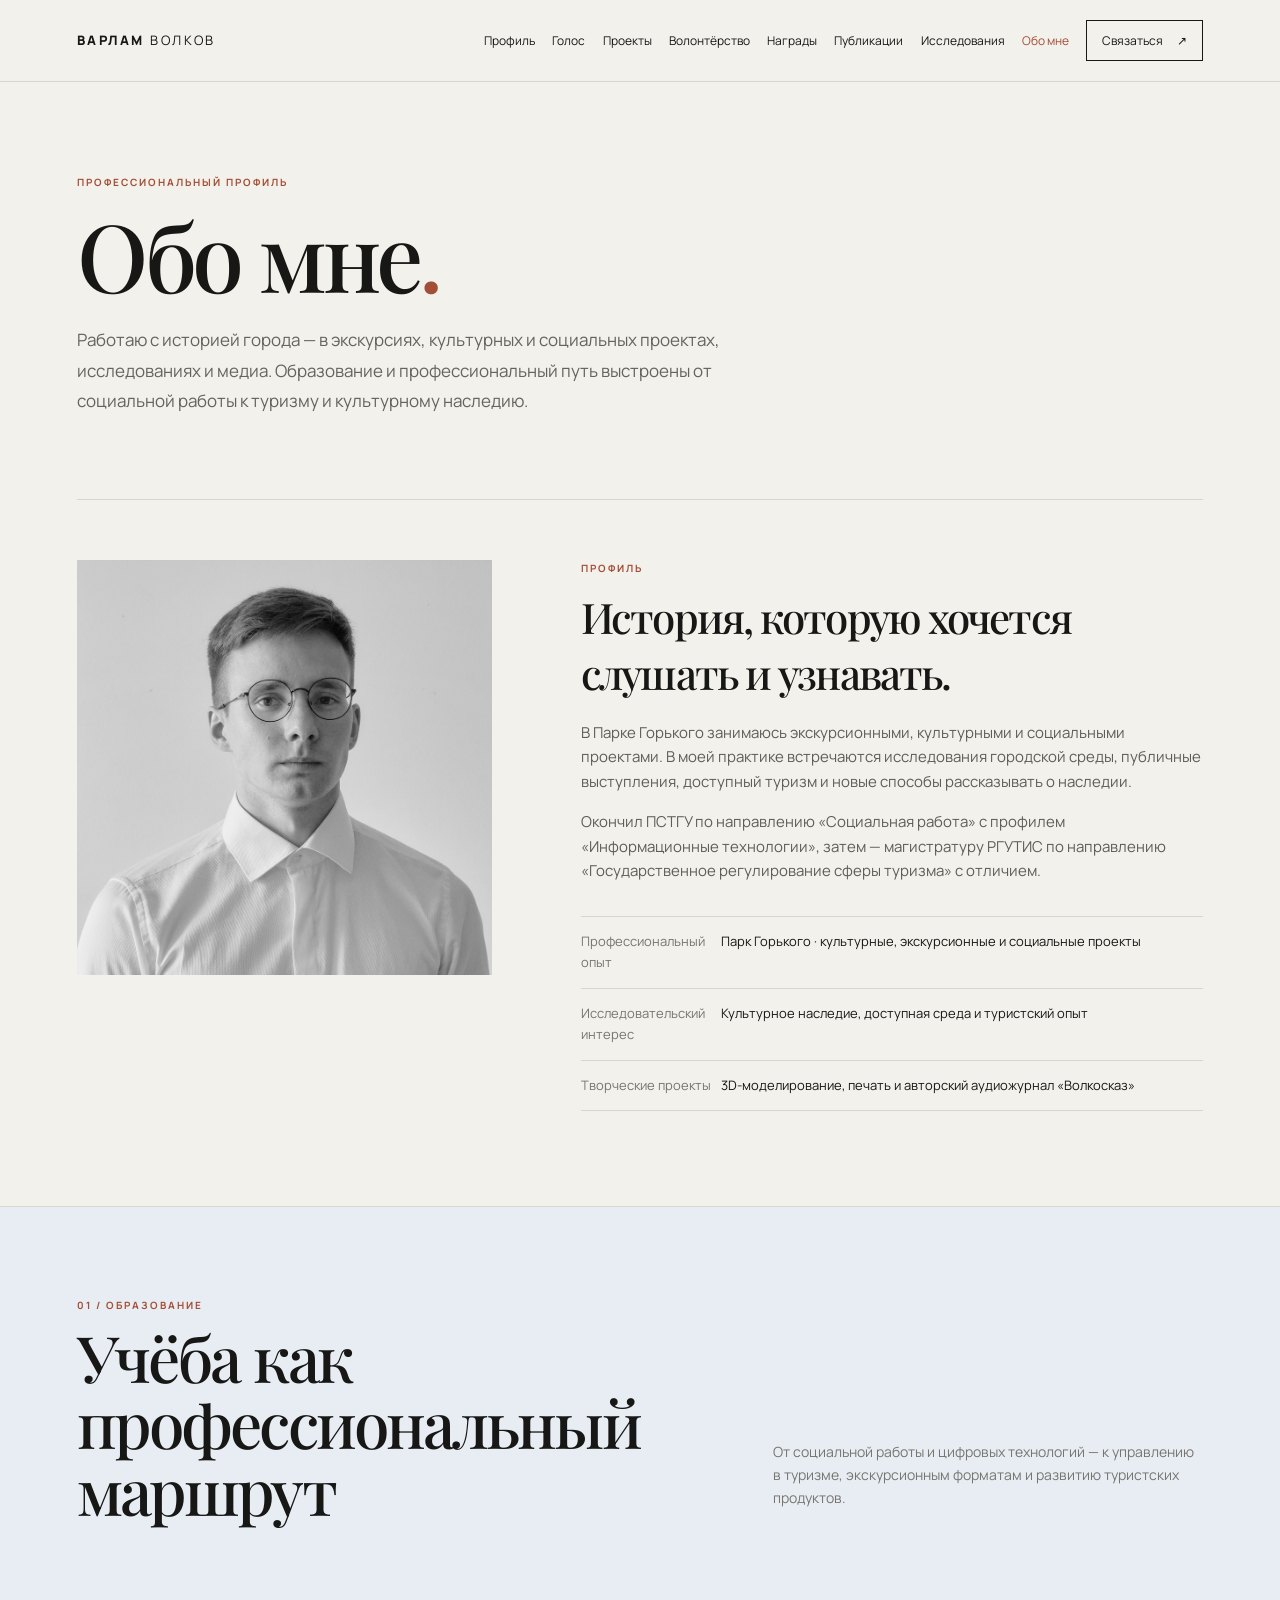
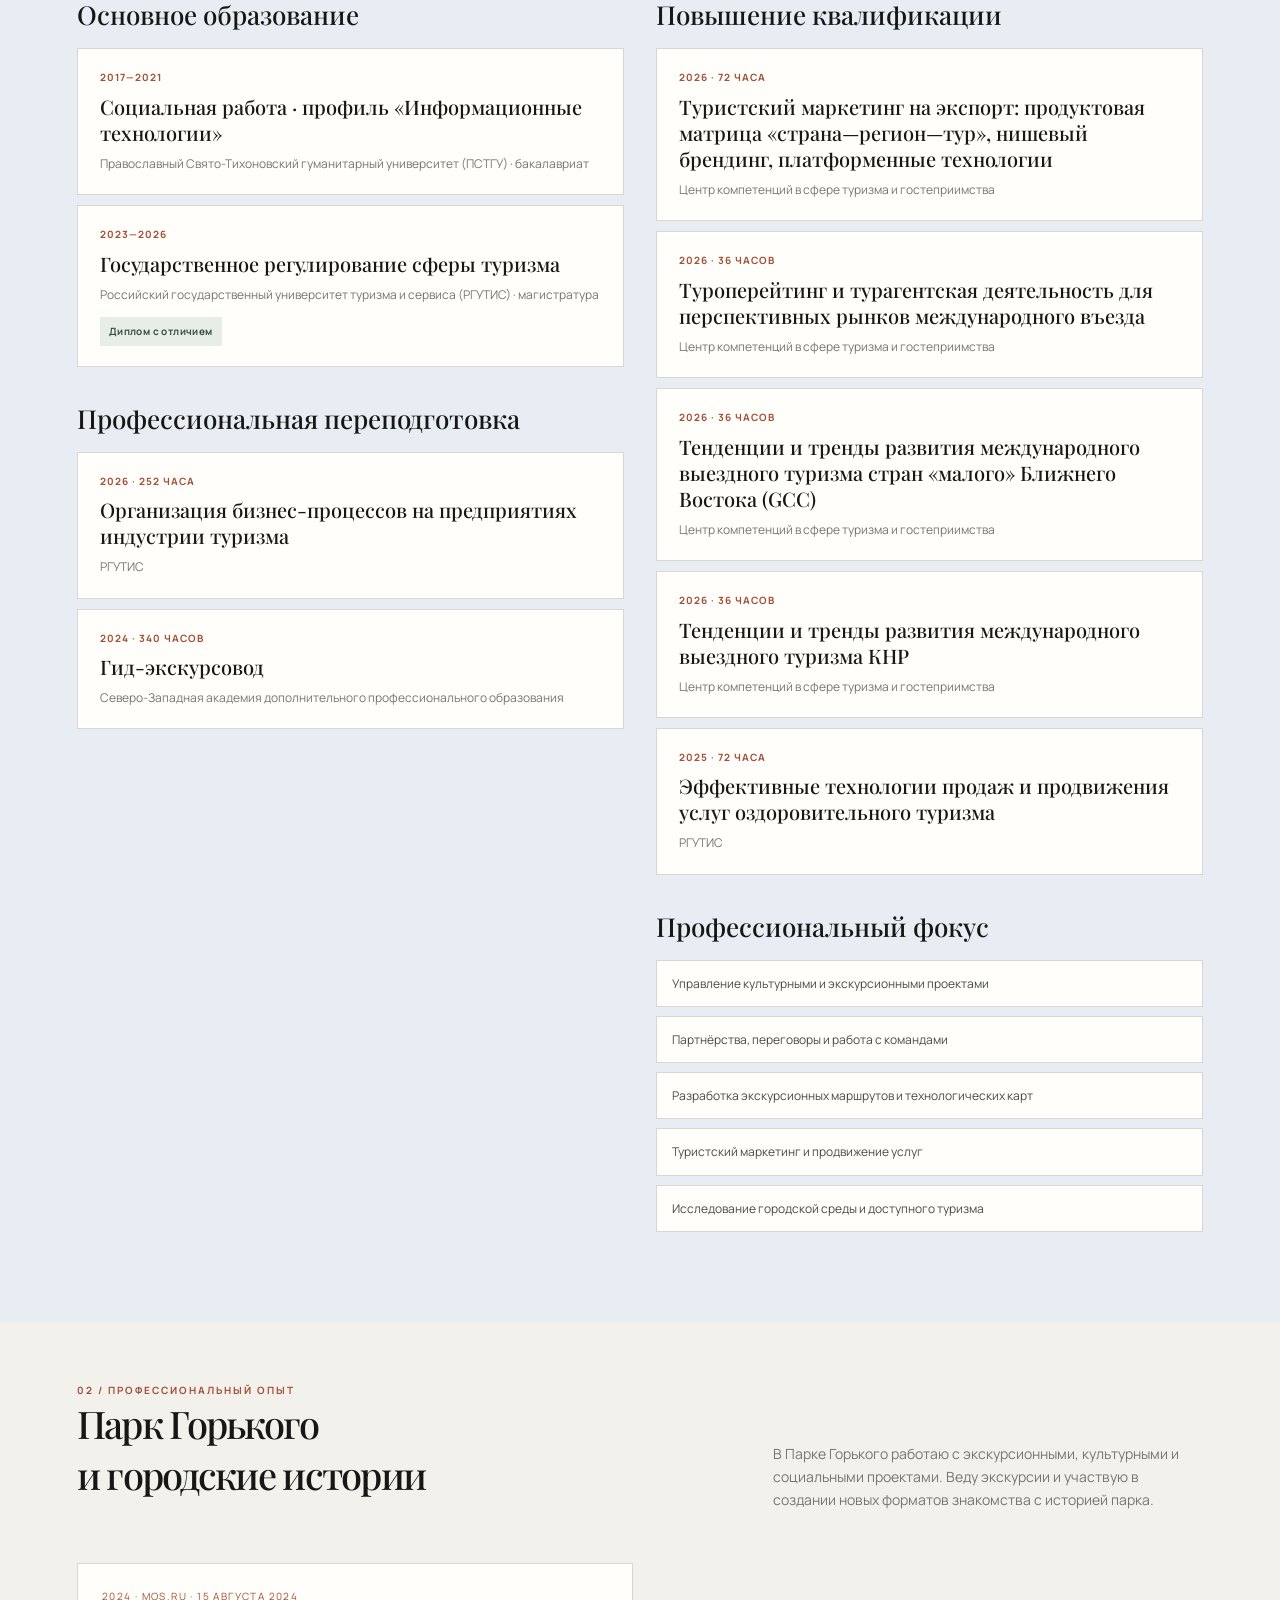
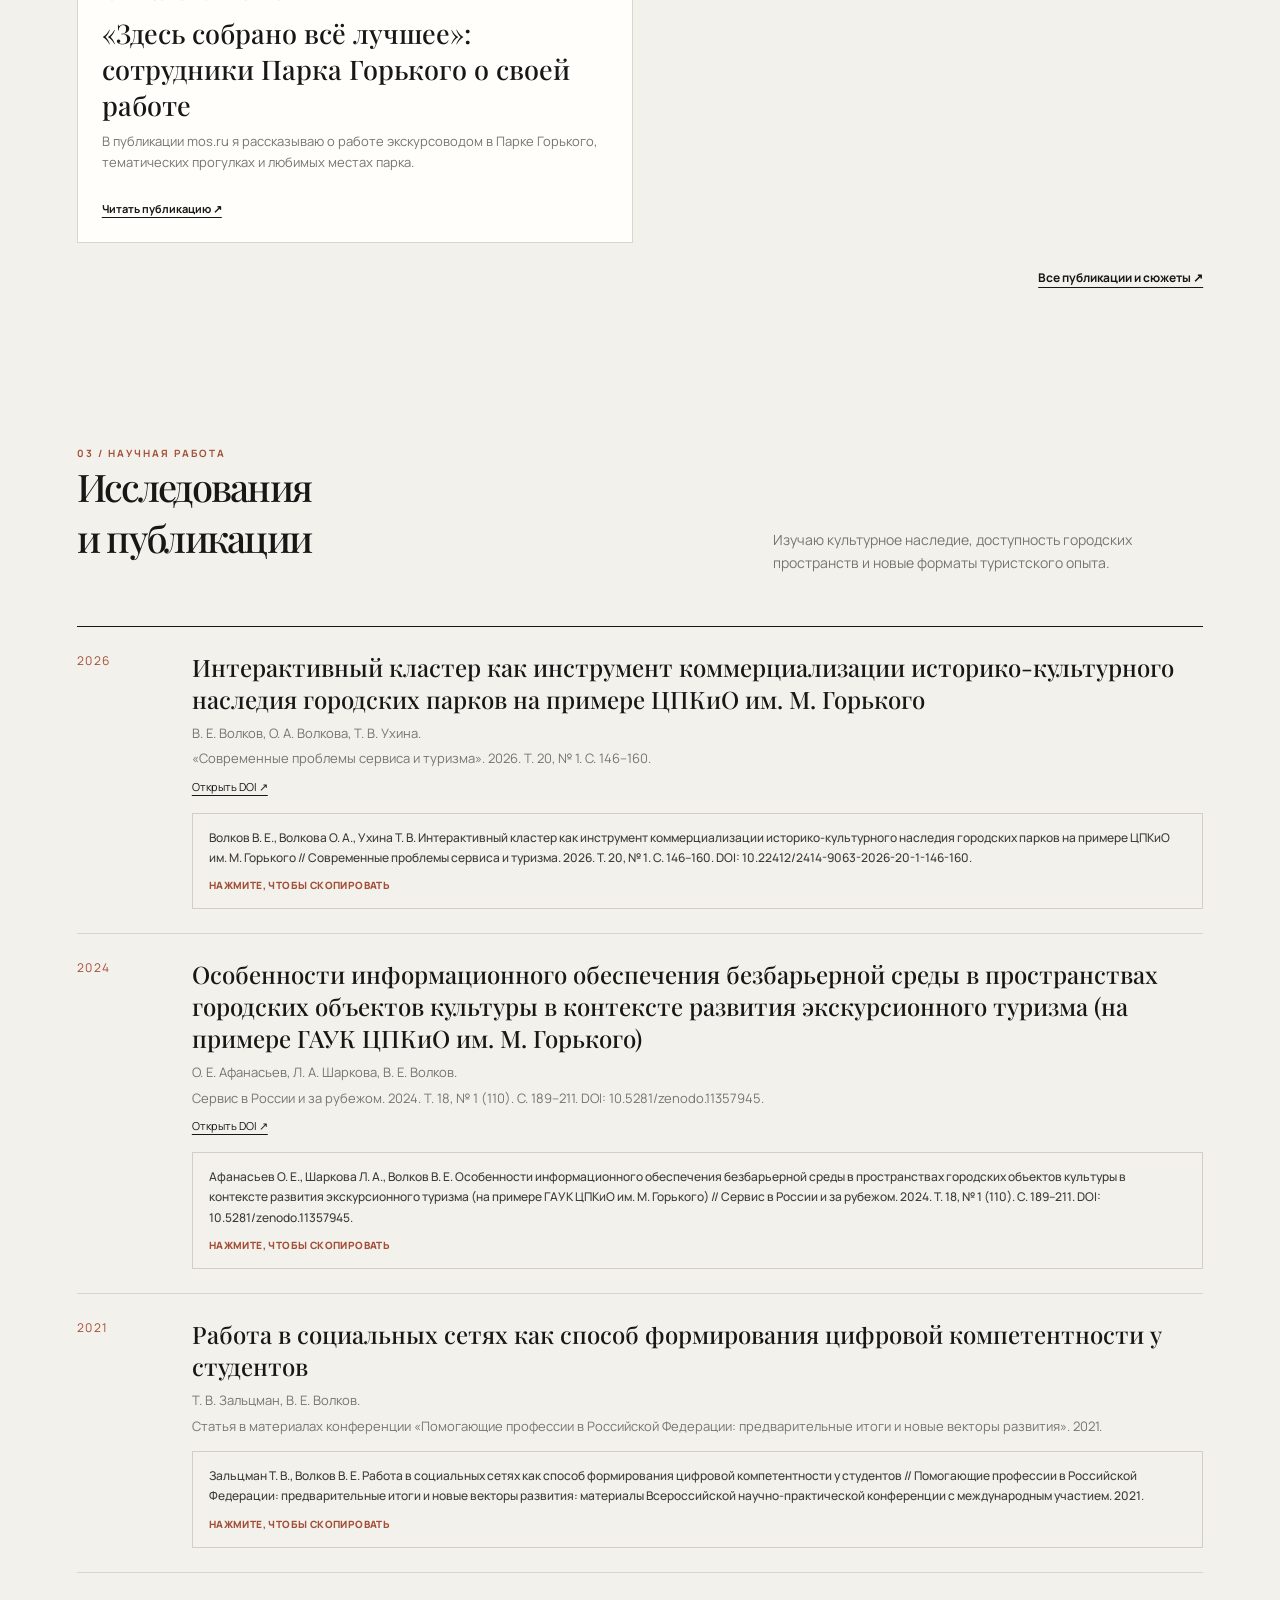
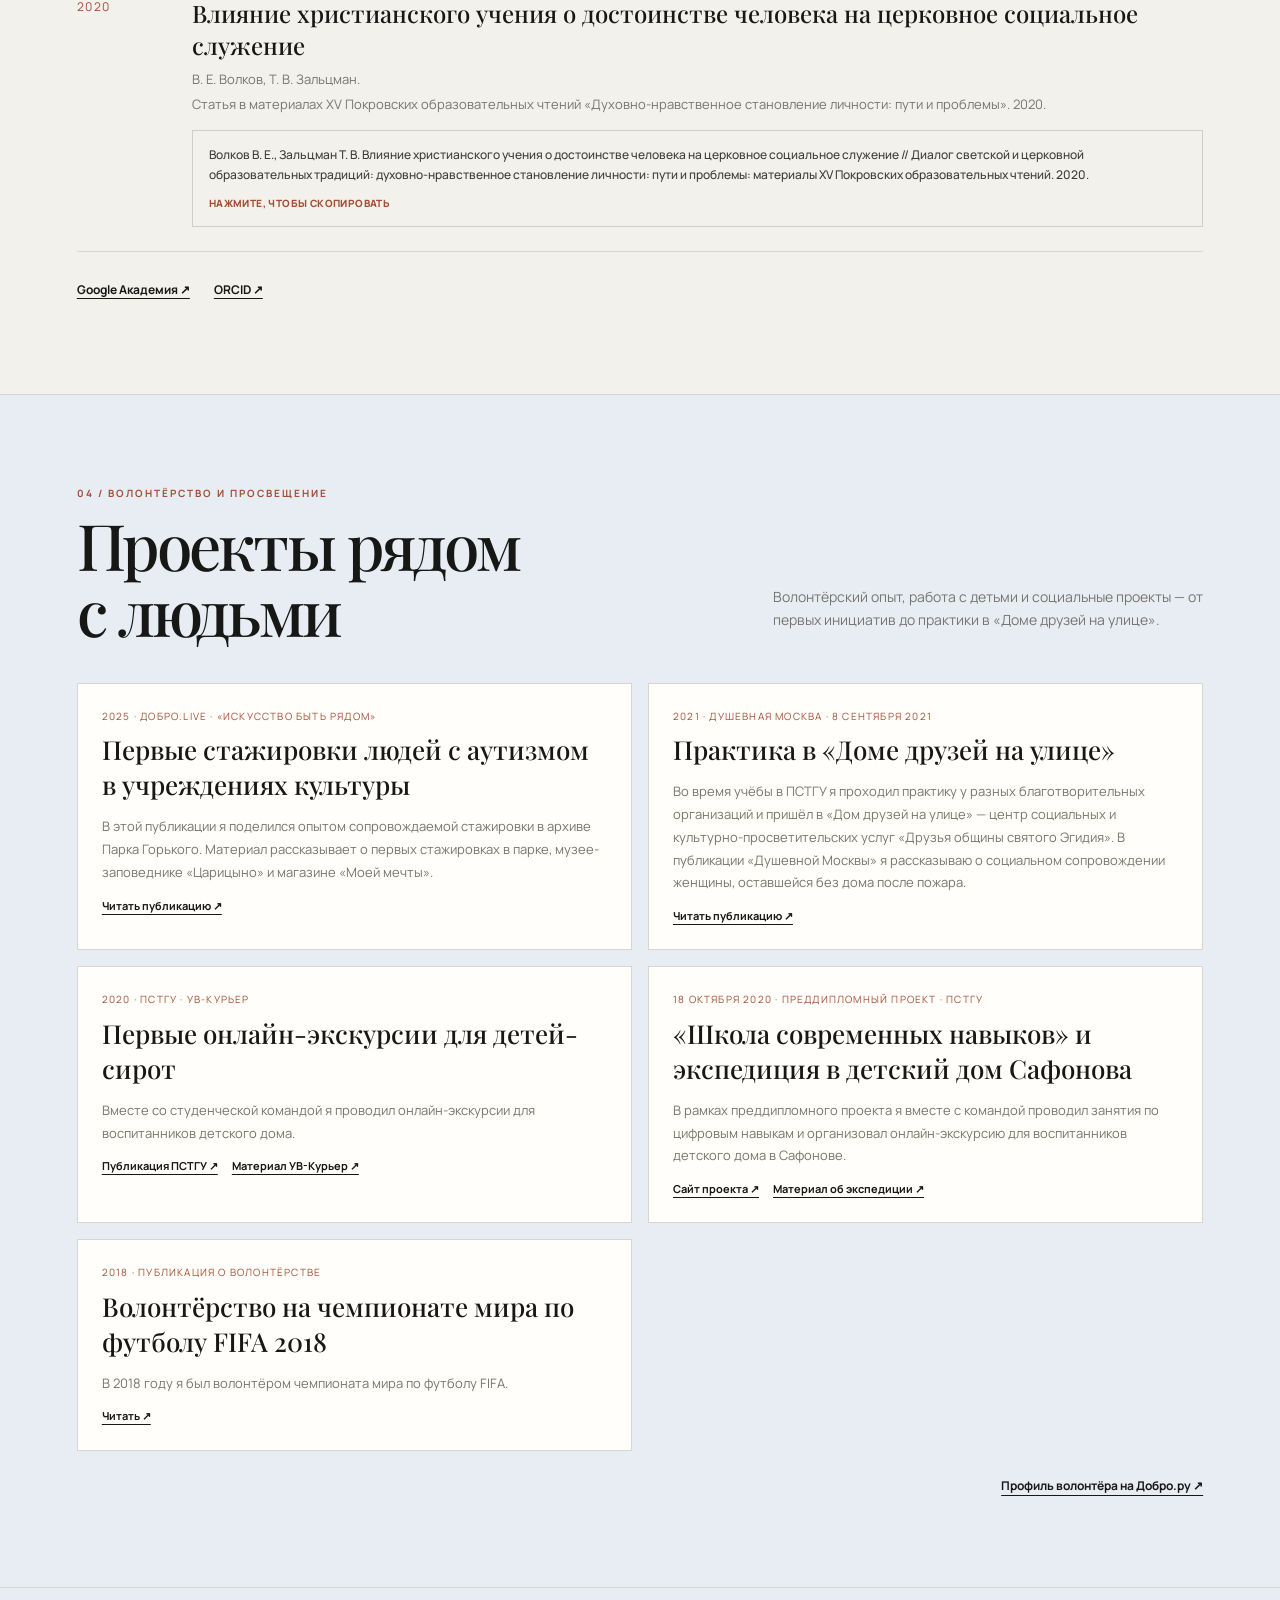
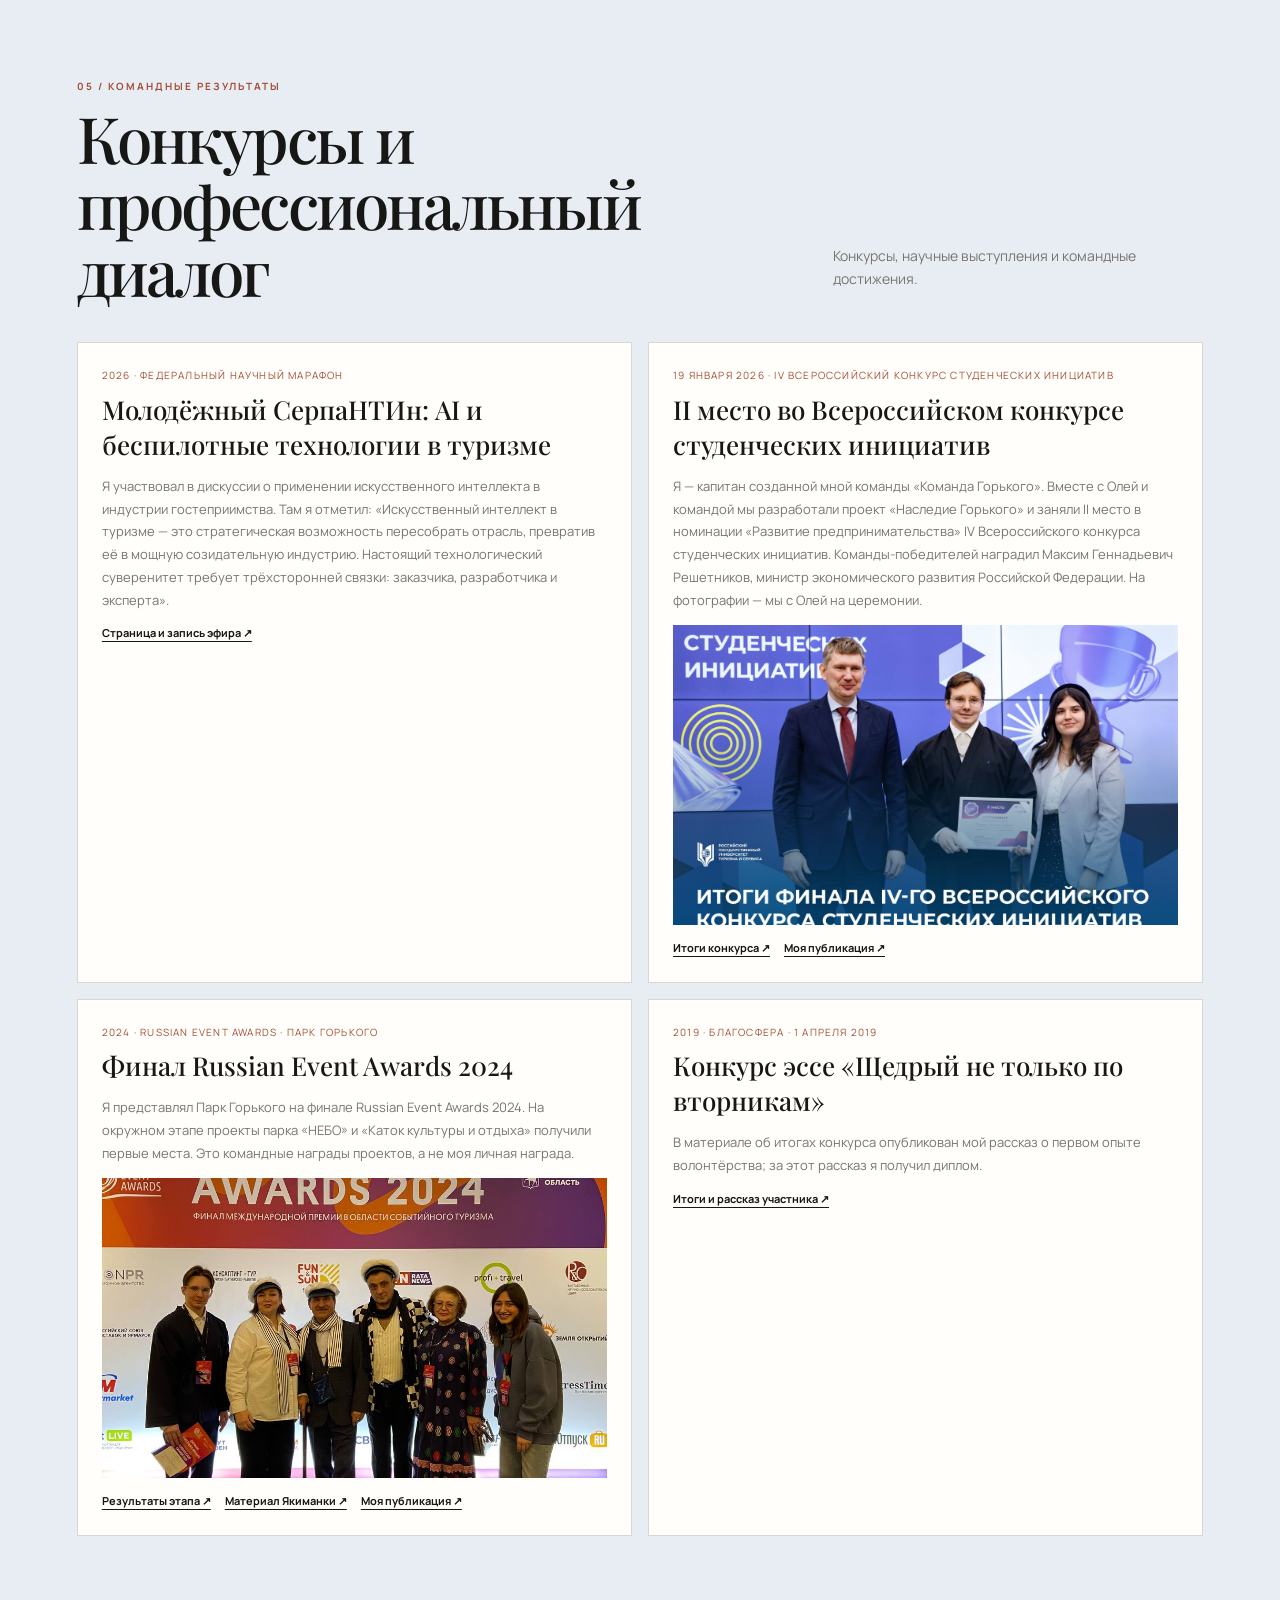
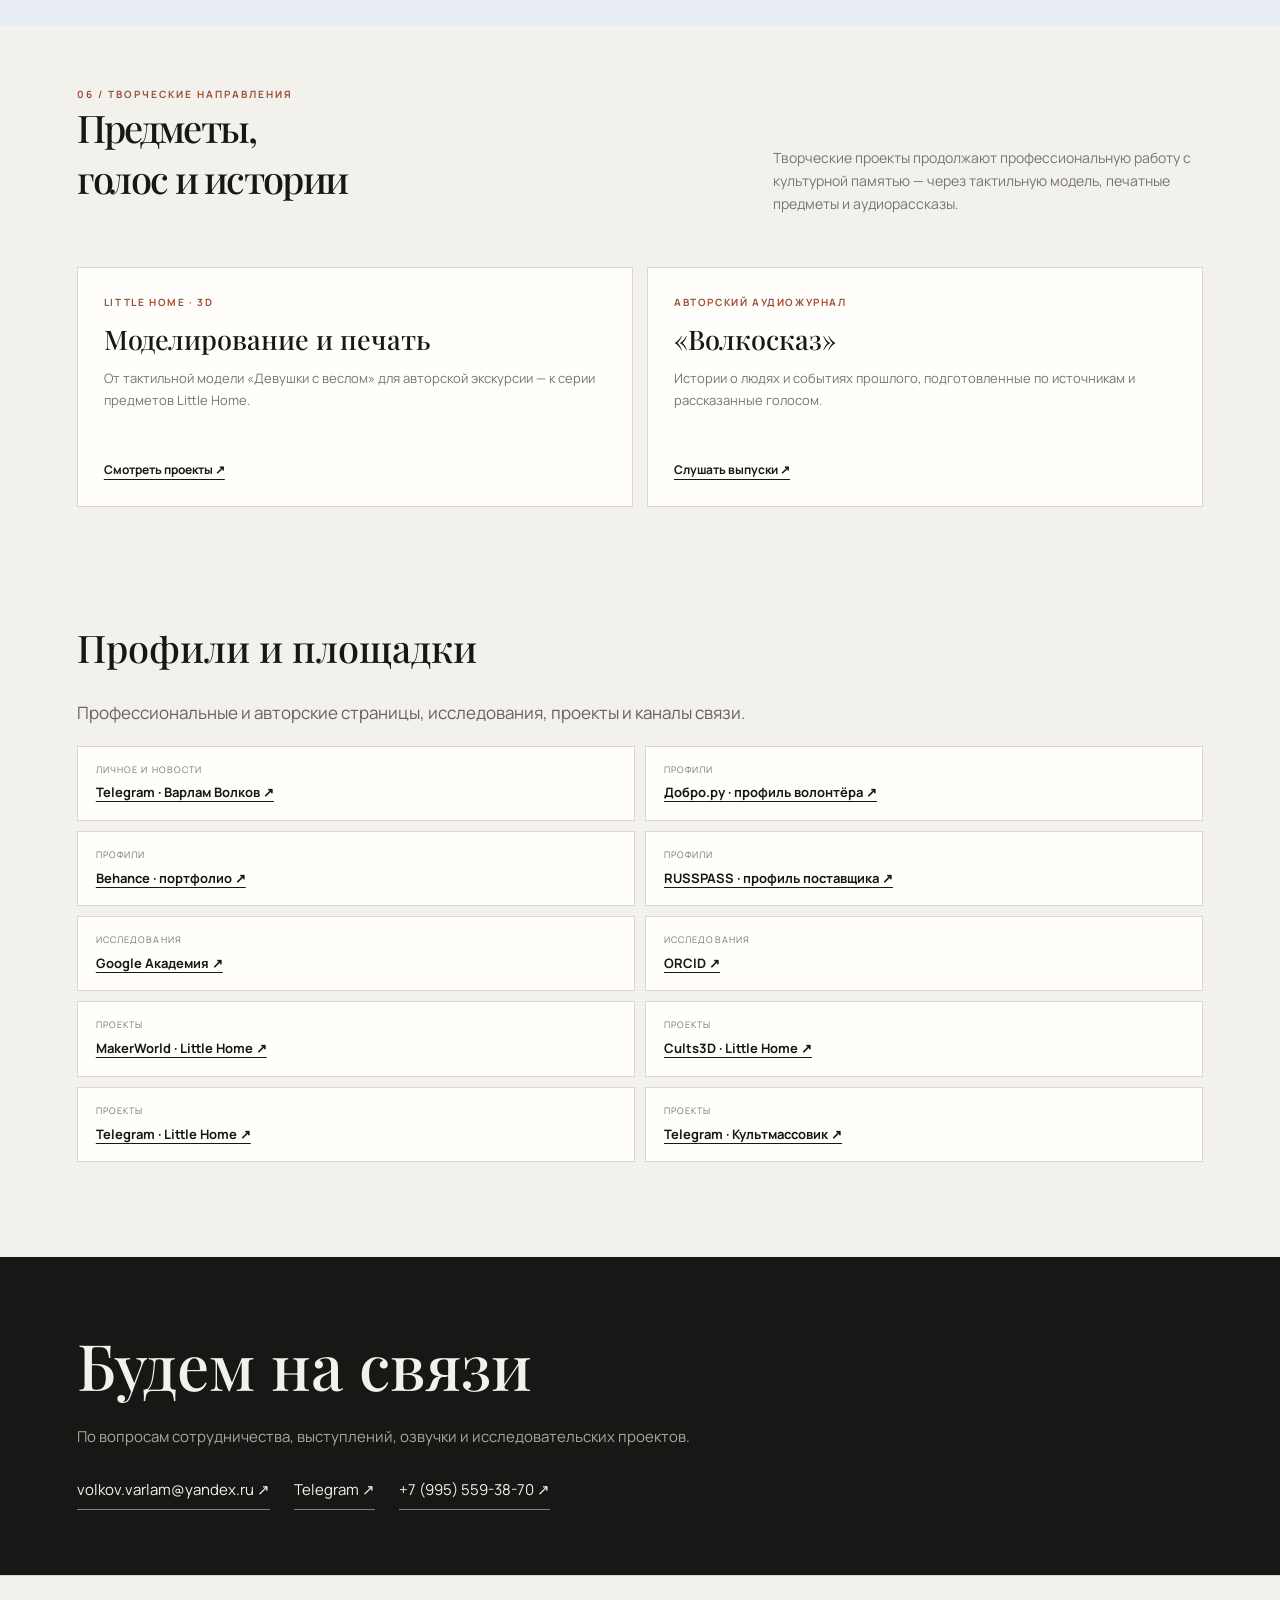
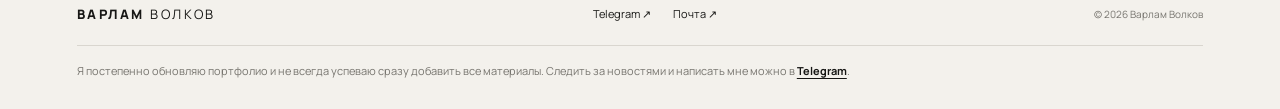
==== commit a562d97e: "Refine portfolio profile and voice section" ====
--- a/about.html
+++ b/about.html
@@ -2,44 +2,46 @@
 <html lang="ru">
 <head>
 <meta charset="utf-8"><meta name="viewport" content="width=device-width,initial-scale=1">
-<title>Обо мне — Варлам Волков</title><meta name="description" content="Мой профессиональный путь, образование и проекты.">
+<title>Обо мне — Варлам Волков</title><meta name="description" content="Профессиональный профиль, образование, работа в Парке Горького, исследования и общественные проекты Варлама Волкова.">
 <meta name="theme-color" content="#f3f1ec">
 <link rel="preconnect" href="https://fonts.googleapis.com"><link rel="preconnect" href="https://fonts.gstatic.com" crossorigin>
 <link href="https://fonts.googleapis.com/css2?family=Manrope:wght@400;500;600;700;800&family=Playfair+Display:wght@500;600&display=swap" rel="stylesheet">
-<link rel="stylesheet" href="assets/css/style.css?v=20261116-3">
+<link rel="stylesheet" href="assets/css/style.css?v=20261116-5">
 </head><body>
-
+<a class="skip-link" href="#main-content">Перейти к содержимому</a>
 <header class="site-header">
   <a class="brand" href="index.html">ВАРЛАМ <span>ВОЛКОВ</span></a>
   <button class="menu-toggle" aria-label="Открыть меню" aria-expanded="false"><i></i><i></i></button>
-  <nav class="main-nav">
-    <a href="voice.html">Диктор</a>
-    <a href="media.html">СМИ</a>
-    <a href="science.html">Исследования</a>
-    <a href="about.html">Обо мне</a>
-    <a href="projects.html">Проекты</a>
-    <a class="nav-contact" href="mailto:volkov.varlam@yandex.ru">Связаться <span>↗</span></a>
+  <nav class="main-nav" aria-label="Основная навигация">
+    <a href="index.html#about">Профиль</a><a href="voice.html">Голос</a><a href="projects.html">Проекты</a><a href="index.html#volunteering">Волонтёрство</a><a href="index.html#awards">Награды</a><a href="media.html">Публикации</a><a href="science.html">Исследования</a><a class="active" href="about.html">Обо мне</a>
+    <a class="nav-contact" href="#contact">Связаться <span>↗</span></a>
   </nav>
 </header>
 
-<main>
-<section class="container page-hero"><div class="eyebrow">04 / Профиль</div><h1 class="display">Обо мне<span style="color:var(--accent)">.</span></h1><p class="page-lead">Я — экскурсовод, специалист по культурно-массовому досугу, диктор и исследователь истории городских пространств.</p></section>
-<section class="container content-section"><div class="about-grid"><div class="about-photo"><img src="assets/images/portrait.png" alt="Мой портрет"></div><div class="about-text"><div class="eyebrow">Профессиональный профиль</div><h2 class="display" style="font-size:42px;margin:12px 0 20px">История, которую хочется слушать и узнавать.</h2><p>В своей работе я соединяю экскурсии, исследование культурного наследия и создание аудиоформатов. Изучаю историю Парка Горького и других городских пространств, занимаюсь доступной средой и ищу современные способы рассказывать о наследии.</p><div class="fact-list">
- <div class="fact"><span>Опыт</span><span>Парк Горького, культурно-массовые и экскурсионные проекты</span></div>
- <div class="fact"><span>Образование</span><span>Магистратура РГУТИС; бакалавриат ПСТГУ</span></div>
- <div class="fact"><span>Квалификация</span><span>Гид-экскурсовод; организация бизнес-процессов в индустрии туризма</span></div>
- <div class="fact"><span>Научная работа</span><span>Публикации по историко-культурному наследию и доступной среде</span></div>
-</div></div></div></section>
-<section class="container content-section"><h2>Профили и площадки</h2><p class="page-lead">Профессиональные и авторские страницы, исследования, проекты и каналы связи.</p><div class="profile-links" id="profile-links"></div></section>
-<section class="container content-section"><h2>Профессиональный путь</h2><p class="page-lead">Хронология от актуальных материалов к ранним проектам. Каталог общий для главной страницы и тематических разделов.</p><div class="timeline-list" id="about-timeline"></div></section>
-<section class="contact-band"><div class="container"><h2>Будем на связи</h2><p>По вопросам сотрудничества, выступлений, озвучки и исследовательских проектов.</p><div class="contact-actions"><a href="mailto:volkov.varlam@yandex.ru">volkov.varlam@yandex.ru ↗</a><a href="https://t.me/iamVarlam" target="_blank" rel="noreferrer">Telegram ↗</a><a href="tel:+79955593870">+7 (995) 559-38-70 ↗</a></div></div></section>
+<main id="main-content">
+<section class="container page-hero"><div class="eyebrow">Профессиональный профиль</div><h1 class="display">Обо мне<span style="color:var(--accent)">.</span></h1><p class="page-lead">Работаю с историей города — в экскурсиях, культурных и социальных проектах, исследованиях и медиа. Образование и профессиональный путь выстроены от социальной работы к туризму и культурному наследию.</p></section>
+
+<section class="container content-section about-profile-section"><div class="about-grid"><div class="about-photo"><img src="assets/images/portrait.png" alt="Портрет Варлама Волкова" loading="lazy"></div><div class="about-text"><div class="eyebrow">Профиль</div><h2 class="display" style="font-size:42px;margin:12px 0 20px">История, которую хочется слушать и узнавать.</h2><p>В Парке Горького занимаюсь экскурсионными, культурными и социальными проектами. В моей практике встречаются исследования городской среды, публичные выступления, доступный туризм и новые способы рассказывать о наследии.</p><p>Окончил ПСТГУ по направлению «Социальная работа» с профилем «Информационные технологии», затем — магистратуру РГУТИС по направлению «Государственное регулирование сферы туризма» с отличием.</p><div class="fact-list"><div class="fact"><span>Профессиональный опыт</span><span>Парк Горького · культурные, экскурсионные и социальные проекты</span></div><div class="fact"><span>Исследовательский интерес</span><span>Культурное наследие, доступная среда и туристский опыт</span></div><div class="fact"><span>Творческие проекты</span><span>3D-моделирование, печать и авторский аудиожурнал «Волкосказ»</span></div></div></div></div></section>
+
+<section class="section section-soft" id="about-education"><div class="container"><div class="section-head"><div><div class="eyebrow">01 / Образование</div><h2 class="display">Учёба как<br>профессиональный маршрут</h2></div><p class="section-intro">От социальной работы и цифровых технологий — к управлению в туризме, экскурсионным форматам и развитию туристских продуктов.</p></div>
+<div class="education-columns"><div><h3 class="subsection-title">Основное образование</h3><div class="education-list"><article class="education-card"><div class="education-year">2017—2021</div><h4>Социальная работа · профиль «Информационные технологии»</h4><p>Православный Свято-Тихоновский гуманитарный университет (ПСТГУ) · бакалавриат</p></article><article class="education-card"><div class="education-year">2023—2026</div><h4>Государственное регулирование сферы туризма</h4><p>Российский государственный университет туризма и сервиса (РГУТИС) · магистратура</p><span class="education-honor">Диплом с отличием</span></article></div>
+<h3 class="subsection-title education-subhead">Профессиональная переподготовка</h3><div class="education-list"><article class="education-card"><div class="education-year">2026 · 252 часа</div><h4>Организация бизнес-процессов на предприятиях индустрии туризма</h4><p>РГУТИС</p></article><article class="education-card"><div class="education-year">2024 · 340 часов</div><h4>Гид-экскурсовод</h4><p>Северо-Западная академия дополнительного профессионального образования</p></article></div></div>
+<div><h3 class="subsection-title">Повышение квалификации</h3><div class="education-list"><article class="education-card"><div class="education-year">2026 · 72 часа</div><h4>Туристский маркетинг на экспорт: продуктовая матрица «страна—регион—тур», нишевый брендинг, платформенные технологии</h4><p>Центр компетенций в сфере туризма и гостеприимства</p></article><article class="education-card"><div class="education-year">2026 · 36 часов</div><h4>Туроперейтинг и турагентская деятельность для перспективных рынков международного въезда</h4><p>Центр компетенций в сфере туризма и гостеприимства</p></article><article class="education-card"><div class="education-year">2026 · 36 часов</div><h4>Тенденции и тренды развития международного выездного туризма стран «малого» Ближнего Востока (GCC)</h4><p>Центр компетенций в сфере туризма и гостеприимства</p></article><article class="education-card"><div class="education-year">2026 · 36 часов</div><h4>Тенденции и тренды развития международного выездного туризма КНР</h4><p>Центр компетенций в сфере туризма и гостеприимства</p></article><article class="education-card"><div class="education-year">2025 · 72 часа</div><h4>Эффективные технологии продаж и продвижения услуг оздоровительного туризма</h4><p>РГУТИС</p></article></div>
+<h3 class="subsection-title education-subhead">Профессиональный фокус</h3><ul class="competency-list"><li>Управление культурными и экскурсионными проектами</li><li>Партнёрства, переговоры и работа с командами</li><li>Разработка экскурсионных маршрутов и технологических карт</li><li>Туристский маркетинг и продвижение услуг</li><li>Исследование городской среды и доступного туризма</li></ul></div></div></div></section>
+
+<section class="container content-section" id="about-experience"><div class="section-head"><div><div class="eyebrow">02 / Профессиональный опыт</div><h2 class="display">Парк Горького<br>и городские истории</h2></div><p class="section-intro">В Парке Горького работаю с экскурсионными, культурными и социальными проектами. Веду экскурсии и участвую в создании новых форматов знакомства с историей парка.</p></div><div class="timeline-list" id="about-experience-list"></div><p class="detail-link"><a href="index.html#media">Все публикации и сюжеты ↗</a></p></section>
+
+<section class="container content-section" id="about-research"><div class="section-head"><div><div class="eyebrow">03 / Научная работа</div><h2 class="display">Исследования<br>и публикации</h2></div><p class="section-intro">Изучаю культурное наследие, доступность городских пространств и новые форматы туристского опыта.</p></div><div class="paper-list" id="about-research-list"></div><div class="research-profiles"><a href="https://scholar.google.com/citations?user=aOtKClIAAAAJ" target="_blank" rel="noreferrer">Google Академия ↗</a><a href="https://orcid.org/0009-0007-8200-1363" target="_blank" rel="noreferrer">ORCID ↗</a></div></section>
+
+<section class="section section-soft" id="about-public"><div class="container"><div class="section-head"><div><div class="eyebrow">04 / Волонтёрство и просвещение</div><h2 class="display">Проекты рядом<br>с людьми</h2></div><p class="section-intro">Волонтёрский опыт, работа с детьми и социальные проекты — от первых инициатив до практики в «Доме друзей на улице».</p></div><div class="impact-grid" id="about-public-list"></div><p class="detail-link"><a href="https://dobro.ru/volunteers/91665621/about" target="_blank" rel="noreferrer">Профиль волонтёра на Добро.ру ↗</a></p></div></section>
+<section class="section section-soft" id="about-awards"><div class="container"><div class="section-head"><div><div class="eyebrow">05 / Командные результаты</div><h2 class="display">Конкурсы и<br>профессиональный диалог</h2></div><p class="section-intro">Конкурсы, научные выступления и командные достижения.</p></div><div class="impact-grid" id="about-awards-list"></div></div></section>
+
+<section class="container content-section" id="about-creative"><div class="section-head"><div><div class="eyebrow">06 / Творческие направления</div><h2 class="display">Предметы,<br>голос и истории</h2></div><p class="section-intro">Творческие проекты продолжают профессиональную работу с культурной памятью — через тактильную модель, печатные предметы и аудиорассказы.</p></div><div class="creative-links"><a class="creative-link-card" href="projects.html"><span class="project-kicker">Little Home · 3D</span><h3>Моделирование и печать</h3><p>От тактильной модели «Девушки с веслом» для авторской экскурсии — к серии предметов Little Home.</p><span class="text-link">Смотреть проекты ↗</span></a><a class="creative-link-card" href="voice.html#volkoskaz"><span class="project-kicker">Авторский аудиожурнал</span><h3>«Волкосказ»</h3><p>Истории о людях и событиях прошлого, подготовленные по источникам и рассказанные голосом.</p><span class="text-link">Слушать выпуски ↗</span></a></div></section>
+
+<section class="container content-section profile-directory"><h2>Профили и площадки</h2><p class="page-lead">Профессиональные и авторские страницы, исследования, проекты и каналы связи.</p><div class="profile-links" id="profile-links"></div></section>
+<section class="contact-band" id="contact"><div class="container"><h2>Будем на связи</h2><p>По вопросам сотрудничества, выступлений, озвучки и исследовательских проектов.</p><div class="contact-actions"><a href="mailto:volkov.varlam@yandex.ru">volkov.varlam@yandex.ru ↗</a><a href="https://t.me/iamVarlam" target="_blank" rel="noreferrer">Telegram ↗</a><a href="tel:+79955593870">+7 (995) 559-38-70 ↗</a></div></div></section>
 </main>
 
-<footer class="site-footer"><p class="update-note">Портфолио постепенно пополняется — не всегда успеваю добавить всё сразу. Свежие новости и новые материалы — в <a href="https://t.me/iamVarlam" target="_blank" rel="noreferrer">моём Telegram</a>. Напишите мне там.</p>
-  <a class="brand" href="index.html">ВАРЛАМ <span>ВОЛКОВ</span></a>
-  <div class="footer-links"><a href="https://t.me/iamVarlam" target="_blank" rel="noreferrer">Telegram ↗</a><a href="mailto:volkov.varlam@yandex.ru">Почта ↗</a></div>
-  <small>© <span data-year></span> Варлам Волков</small>
-</footer>
-
-<script src="assets/js/main.js?v=20261116-3"></script>
+<footer class="site-footer"><p class="update-note">Я постепенно обновляю портфолио и не всегда успеваю сразу добавить все материалы. Следить за новостями и написать мне можно в <a href="https://t.me/iamVarlam" target="_blank" rel="noreferrer">Telegram</a>.</p><a class="brand" href="index.html">ВАРЛАМ <span>ВОЛКОВ</span></a><div class="footer-links"><a href="https://t.me/iamVarlam" target="_blank" rel="noreferrer">Telegram ↗</a><a href="mailto:volkov.varlam@yandex.ru">Почта ↗</a></div><small>© <span data-year></span> Варлам Волков</small></footer>
+<script src="assets/js/main.js?v=20261116-5"></script>
 </body></html>
--- a/assets/css/style.css
+++ b/assets/css/style.css
@@ -52,3 +52,55 @@
 .skip-link{position:fixed;z-index:30;top:10px;left:10px;padding:10px 14px;background:var(--ink);color:var(--white);transform:translateY(-160%);transition:transform .2s}
 .skip-link:focus{transform:translateY(0)}
 a:focus-visible,button:focus-visible,summary:focus-visible{outline:2px solid var(--accent);outline-offset:4px}
+
+/* Voice portfolio, service offer and lightweight episode carousel */
+.hero-image img{object-position:50% 50%;filter:none}
+.voice-feature{display:grid;grid-template-columns:minmax(0,1.1fr) minmax(280px,.75fr);gap:clamp(28px,5vw,68px);align-items:center;margin-bottom:38px}
+.voice-feature-copy h2{font-size:clamp(38px,5vw,64px);margin:10px 0 0}
+.voice-feature-copy .section-intro{max-width:550px;margin:18px 0 0}
+.voice-section-photo{margin:0;overflow:hidden;background:#e4e1da;aspect-ratio:1.15}
+.voice-section-photo img{display:block;width:100%;height:100%;object-fit:cover;object-position:center 42%}
+.voice-offer{padding:clamp(24px,4vw,44px);border:1px solid var(--line);background:var(--white)}
+.voice-offer h3,.voice-offer h2{font:500 clamp(30px,4.2vw,48px)/1.15 var(--serif);margin:10px 0 20px;max-width:820px}
+.voice-offer p{max-width:820px;color:#5f5d57;line-height:1.8;margin:0 0 12px}
+.voice-offer-actions{display:flex;gap:11px;flex-wrap:wrap;margin-top:24px}
+.voice-page-hero{display:grid;grid-template-columns:minmax(0,1.05fr) minmax(300px,.8fr);gap:clamp(32px,6vw,84px);align-items:center}
+.voice-page-copy h1{font-size:clamp(54px,7vw,88px)}
+.voice-page-photo{margin:0;overflow:hidden;background:#e4e1da;aspect-ratio:1.12}
+.voice-page-photo img{display:block;width:100%;height:100%;object-fit:cover;object-position:center 43%}
+.voice-offer-section{padding-top:0}
+.audio-carousel{max-width:920px;margin-top:28px}
+.audio-carousel-viewport{overflow:hidden;touch-action:pan-y}
+.audio-carousel-track{display:flex;gap:0;transition:transform .42s ease;will-change:transform}
+.audio-carousel-slide{flex:0 0 100%;min-width:0}
+.audio-carousel-controls{display:flex;align-items:center;justify-content:center;gap:18px;margin-top:18px}
+.carousel-arrow{width:42px;height:42px;border:1px solid var(--line);background:var(--white);color:var(--ink);cursor:pointer;transition:background .2s,color .2s,border-color .2s}
+.carousel-arrow:hover:not(:disabled){background:var(--ink);border-color:var(--ink);color:var(--paper)}
+.carousel-arrow:disabled{opacity:.45;cursor:default}
+.carousel-counter{min-width:60px;font-size:11px;font-variant-numeric:tabular-nums;letter-spacing:.12em;color:var(--muted);text-align:center}
+.carousel-dots{display:flex;align-items:center;justify-content:center;gap:8px}
+.carousel-dot{width:8px;height:8px;border:0;border-radius:50%;padding:0;background:#c9c5bc;cursor:pointer;transition:transform .2s,background .2s}
+.carousel-dot.active{background:var(--accent);transform:scale(1.2)}
+.audio-card.has-cover{grid-template-columns:130px minmax(0,1fr) minmax(220px,.8fr)}
+.audio-cover{display:block;width:130px;aspect-ratio:1;object-fit:cover;background:#e4e1da}
+.creative-links{display:grid;grid-template-columns:repeat(2,minmax(0,1fr));gap:14px}
+.creative-link-card{display:flex;flex-direction:column;align-items:flex-start;min-height:240px;padding:26px;background:var(--white);border:1px solid var(--line);transition:background .2s,transform .2s}
+.creative-link-card:hover{background:#fff;transform:translateY(-2px)}
+.creative-link-card h3{font:500 27px var(--serif);margin:10px 0}
+.creative-link-card p{max-width:540px;margin:0 0 20px;color:var(--muted);font-size:13px;line-height:1.75}
+.creative-link-card .text-link{margin-top:auto}
+.profile-directory{padding-top:20px}
+@media(max-width:800px){
+ .voice-feature,.voice-page-hero{grid-template-columns:1fr;gap:24px}
+ .voice-section-photo,.voice-page-photo{width:100%;aspect-ratio:1.18;max-height:400px}
+ .voice-page-photo{grid-row:2}
+ .voice-offer-actions .button{flex:1;justify-content:center}
+ .audio-carousel-controls{gap:12px}
+ .creative-links{grid-template-columns:1fr}
+ .creative-link-card{min-height:0}
+}
+@media(prefers-reduced-motion:reduce){.audio-carousel-track{transition:none}}
+@media(max-width:800px){.audio-card.has-cover{grid-template-columns:1fr}.audio-cover{width:min(100%,240px)}}
+
+/* Education and professional development */
+.education-columns{display:grid;grid-template-columns:1fr 1fr;gap:32px;align-items:start}.education-list{display:grid;gap:10px}.education-card{padding:20px 22px;background:var(--white);border:1px solid var(--line)}.education-year{margin-bottom:8px;color:var(--accent);font-size:10px;font-weight:700;letter-spacing:.1em;text-transform:uppercase}.education-card h4{font:500 20px/1.3 var(--serif);margin:0 0 8px}.education-card p{margin:0;color:var(--muted);font-size:12px;line-height:1.7}.education-honor{display:inline-block;margin-top:12px;padding:6px 9px;background:#e7eee8;color:#37523d;font-size:10px;font-weight:700;letter-spacing:.04em}.education-subhead{margin-top:34px}.competency-list{padding:0;margin:0;list-style:none;display:grid;gap:9px}.competency-list li{padding:13px 15px;border:1px solid var(--line);background:var(--white);font-size:12px;line-height:1.6;color:#4c4944}@media(max-width:800px){.education-columns{grid-template-columns:1fr;gap:18px}.education-card{padding:18px}.education-card h4{font-size:19px}}
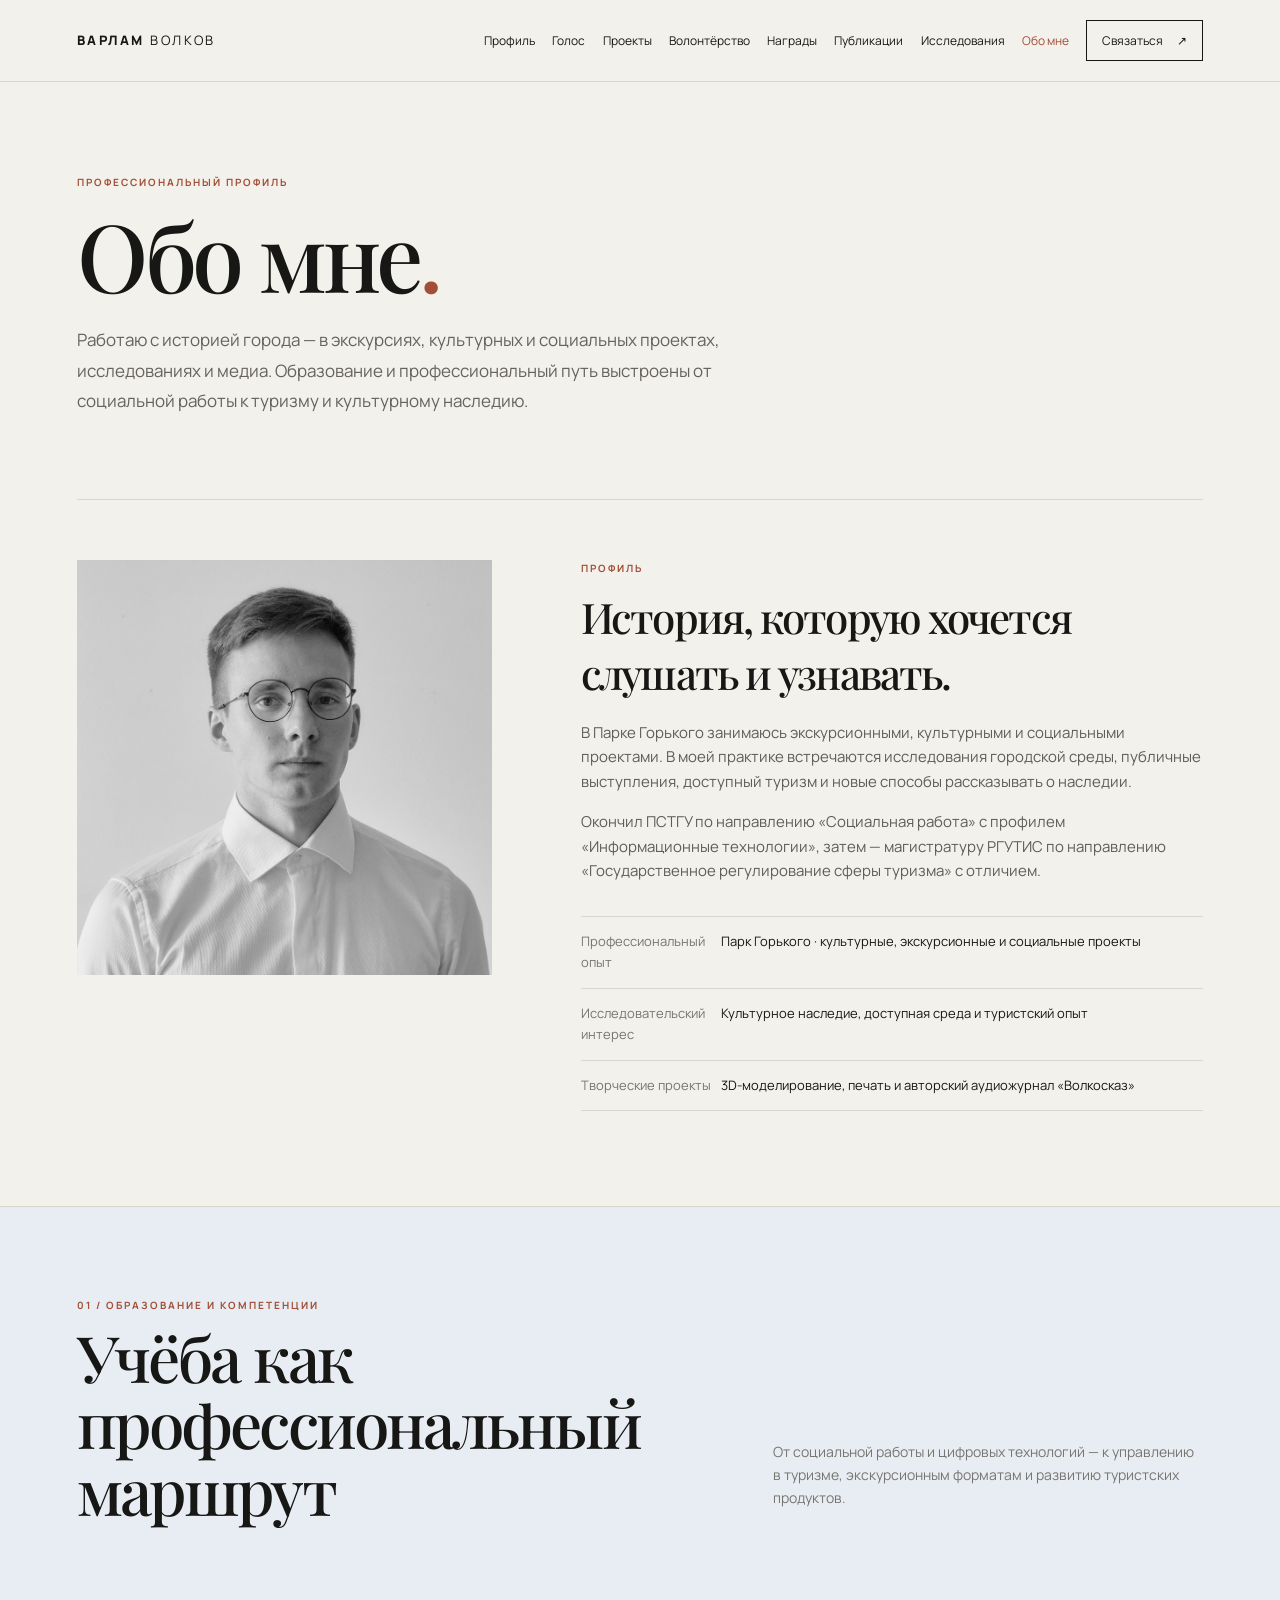
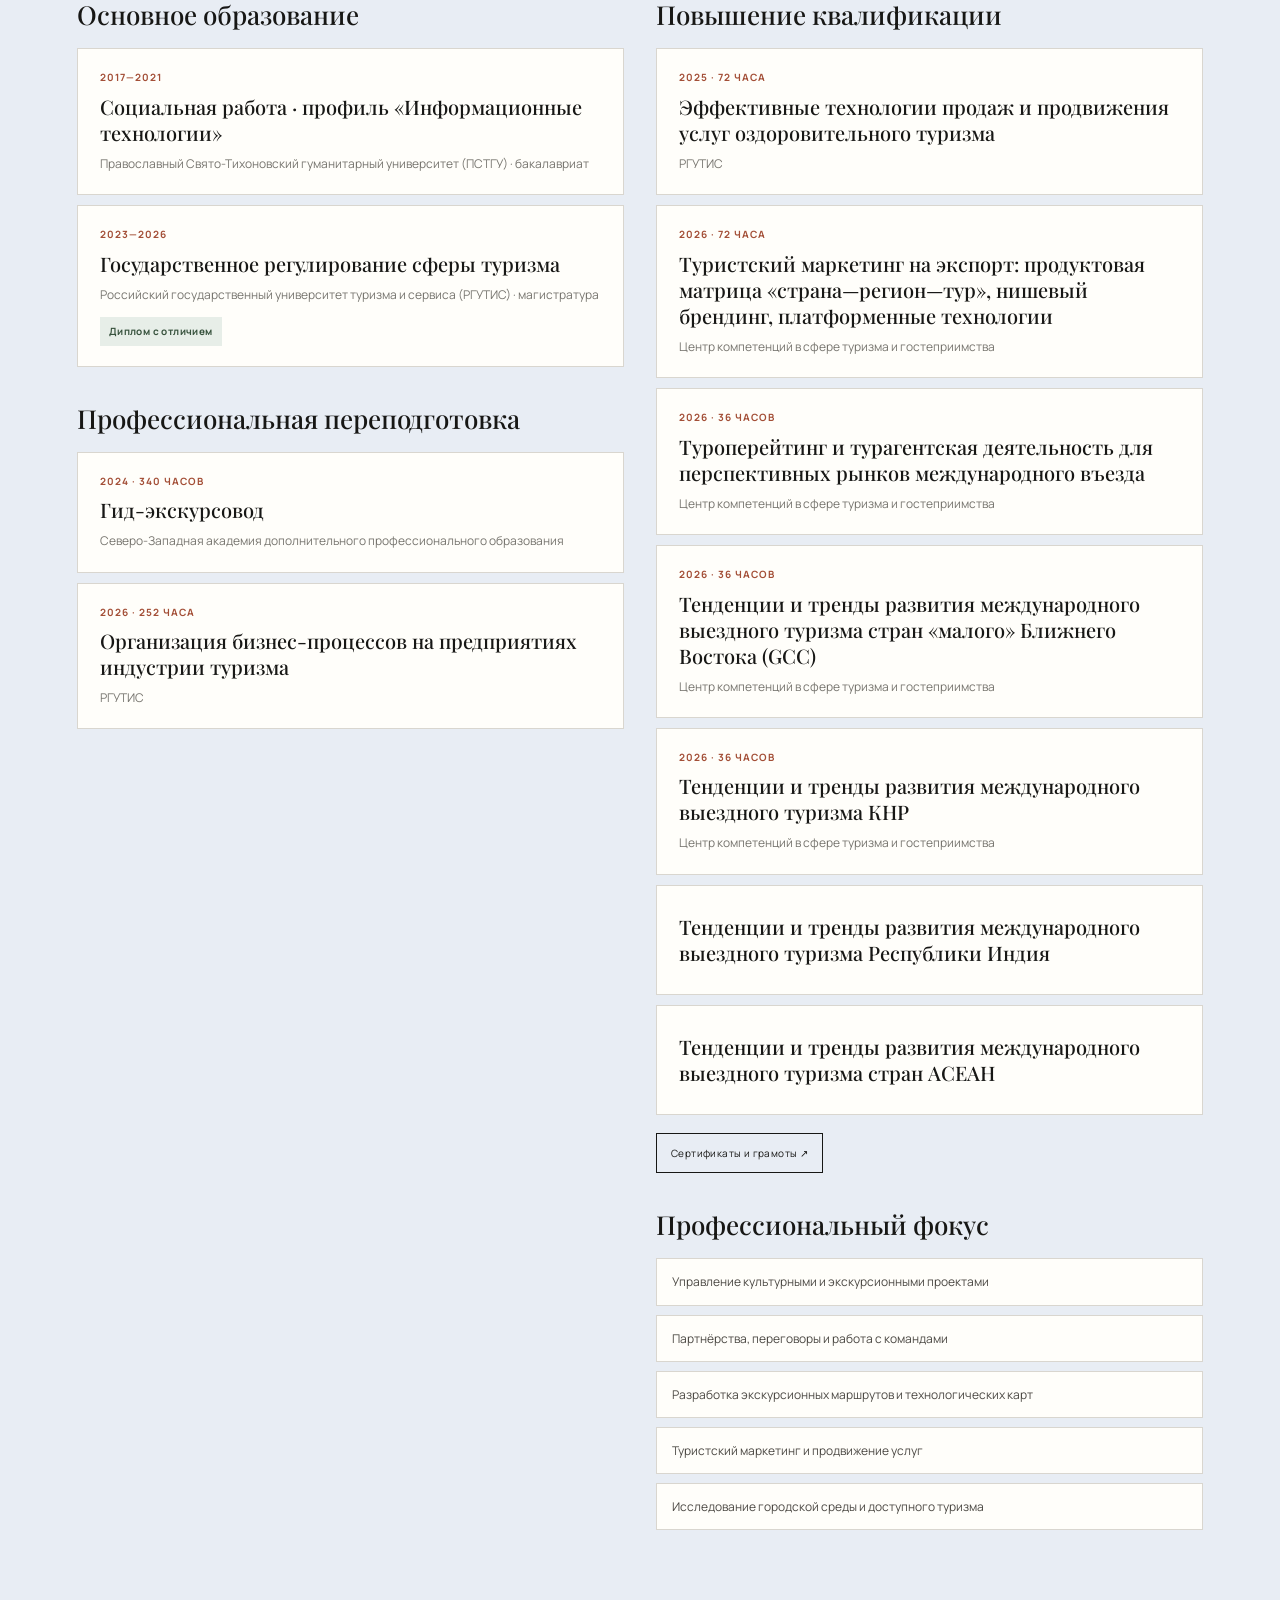
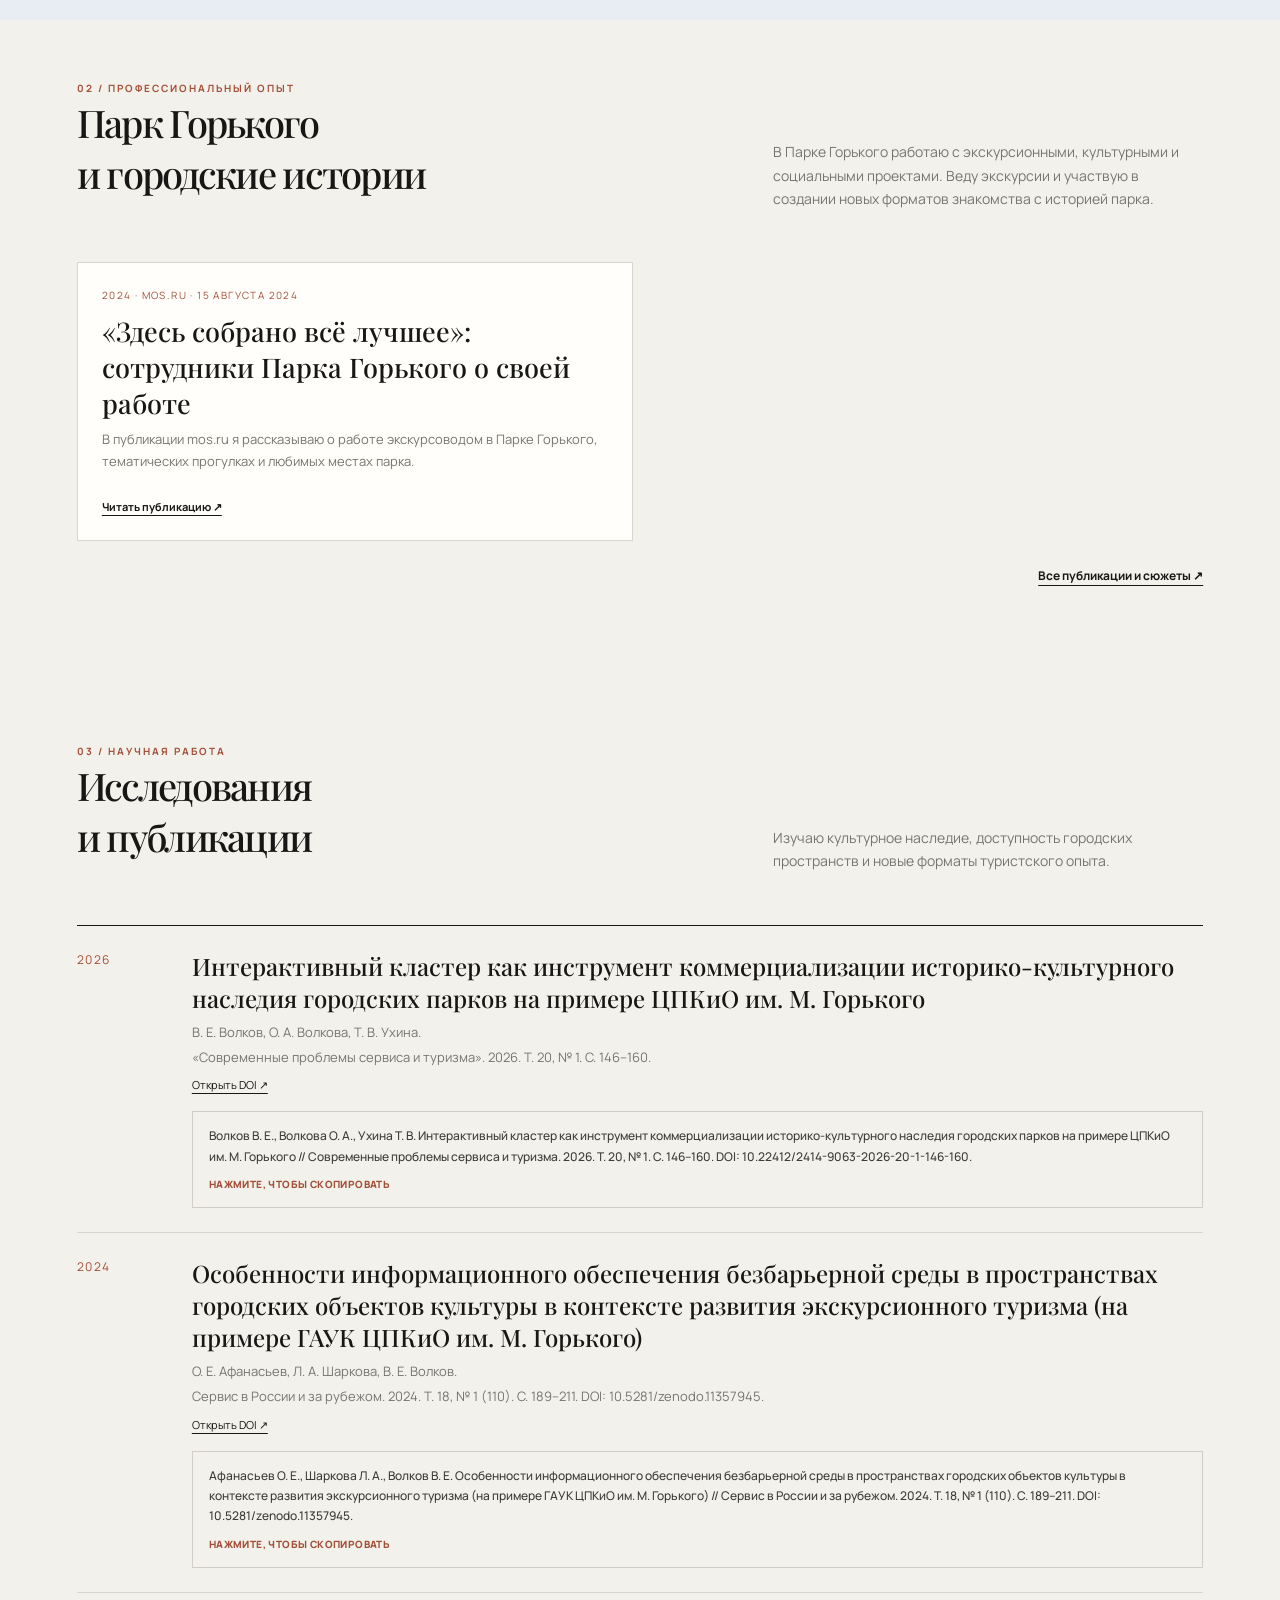
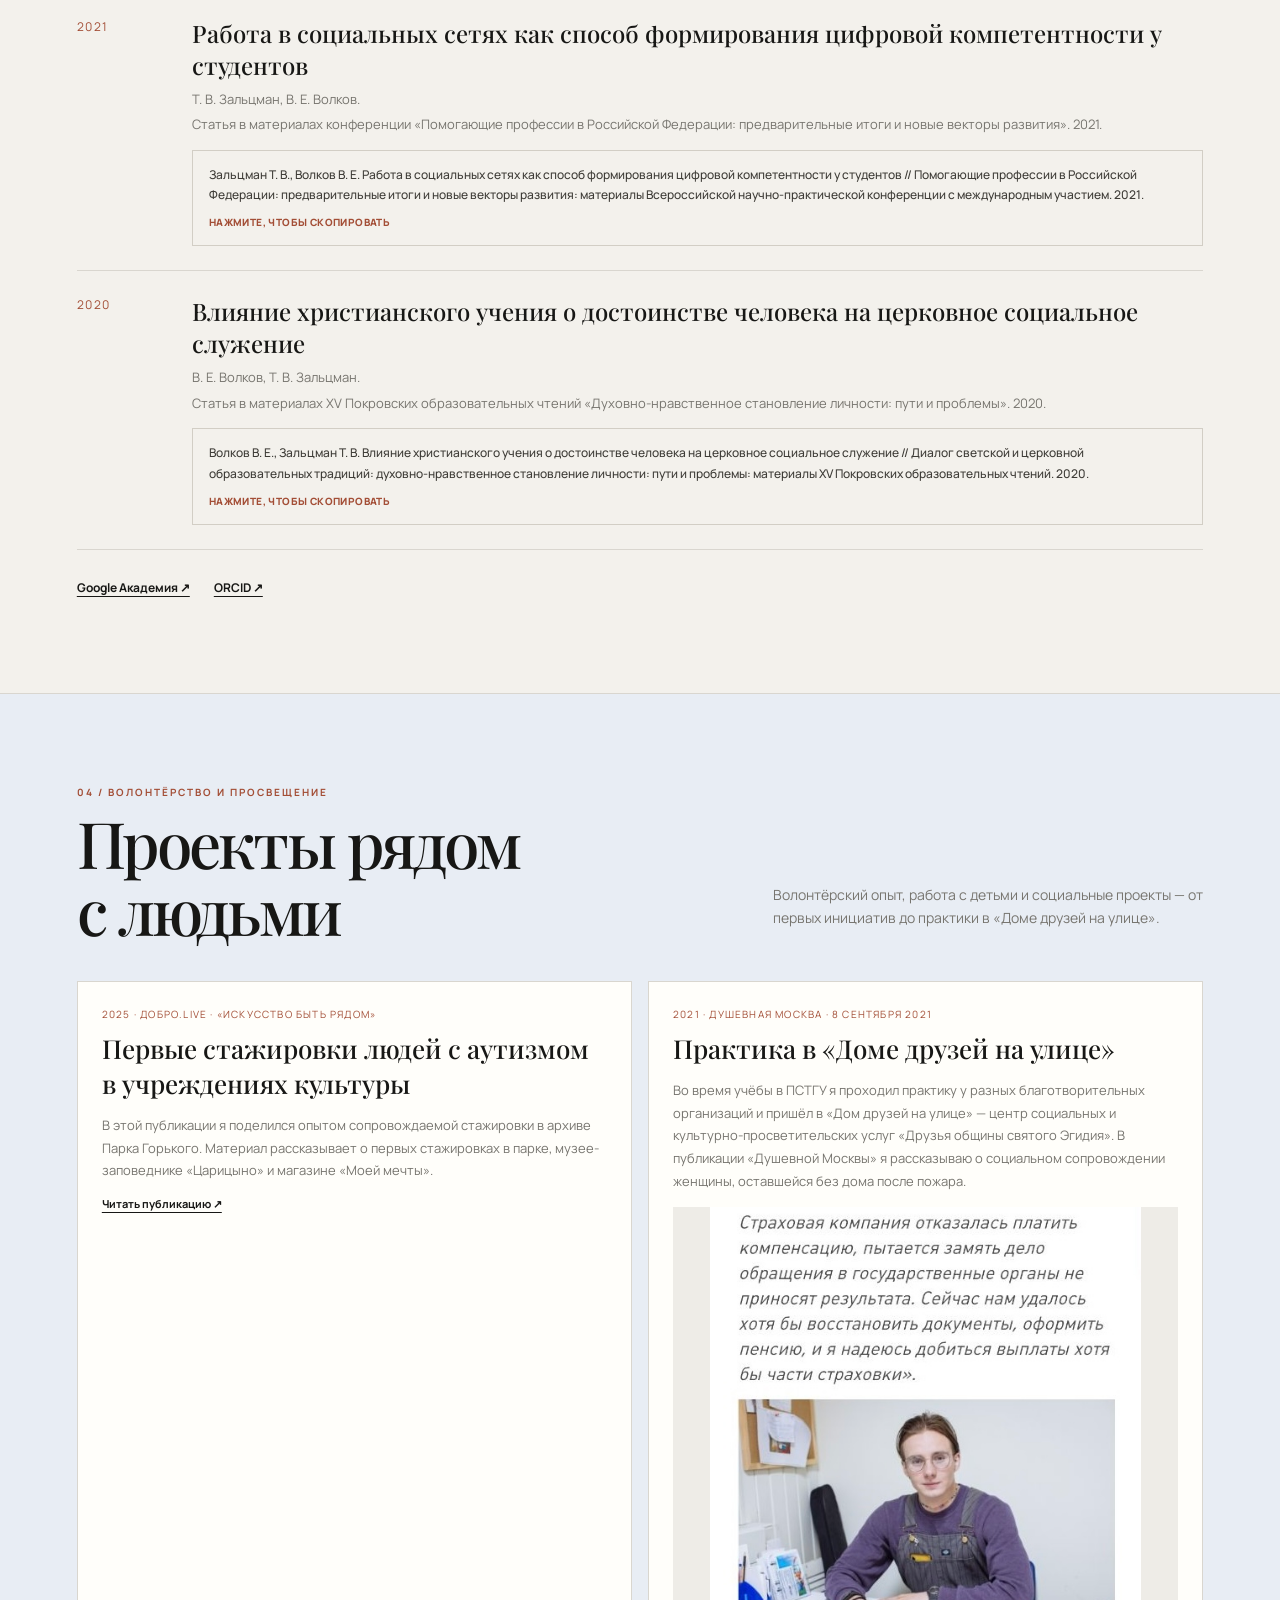
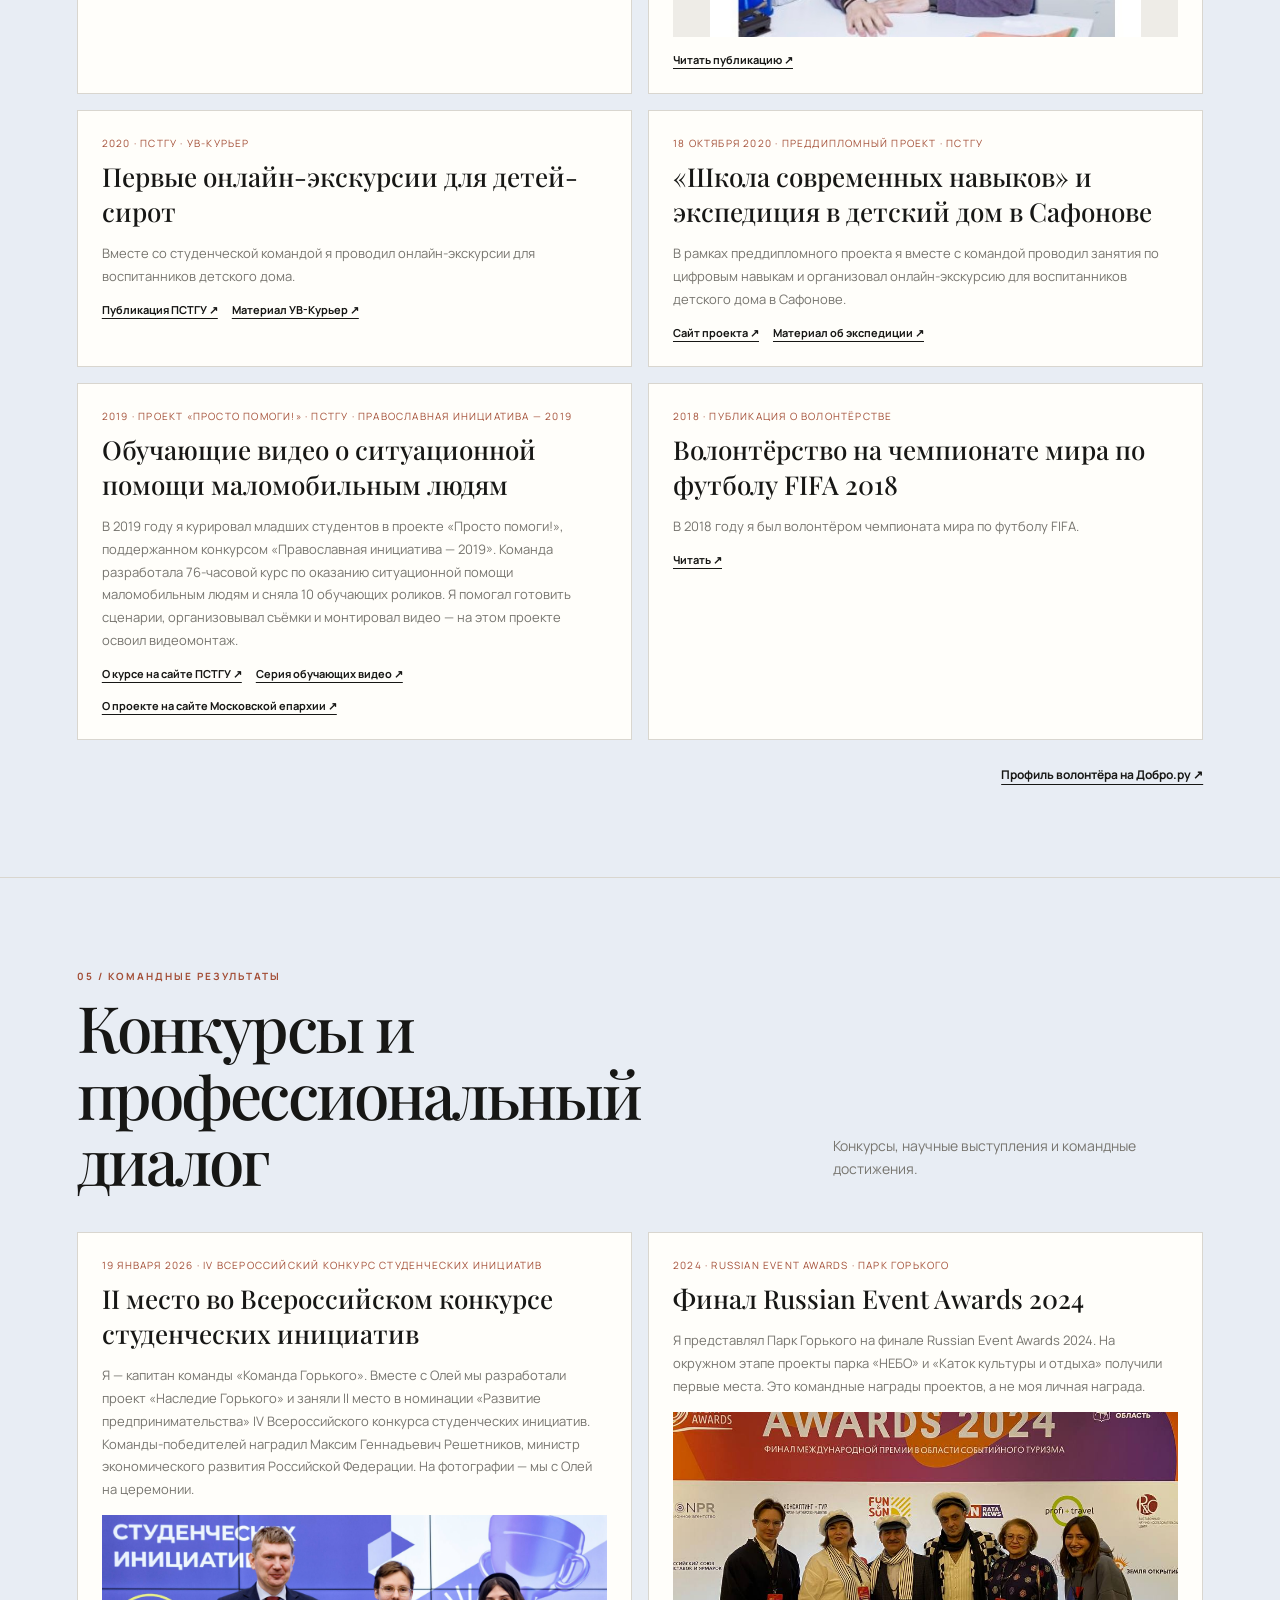
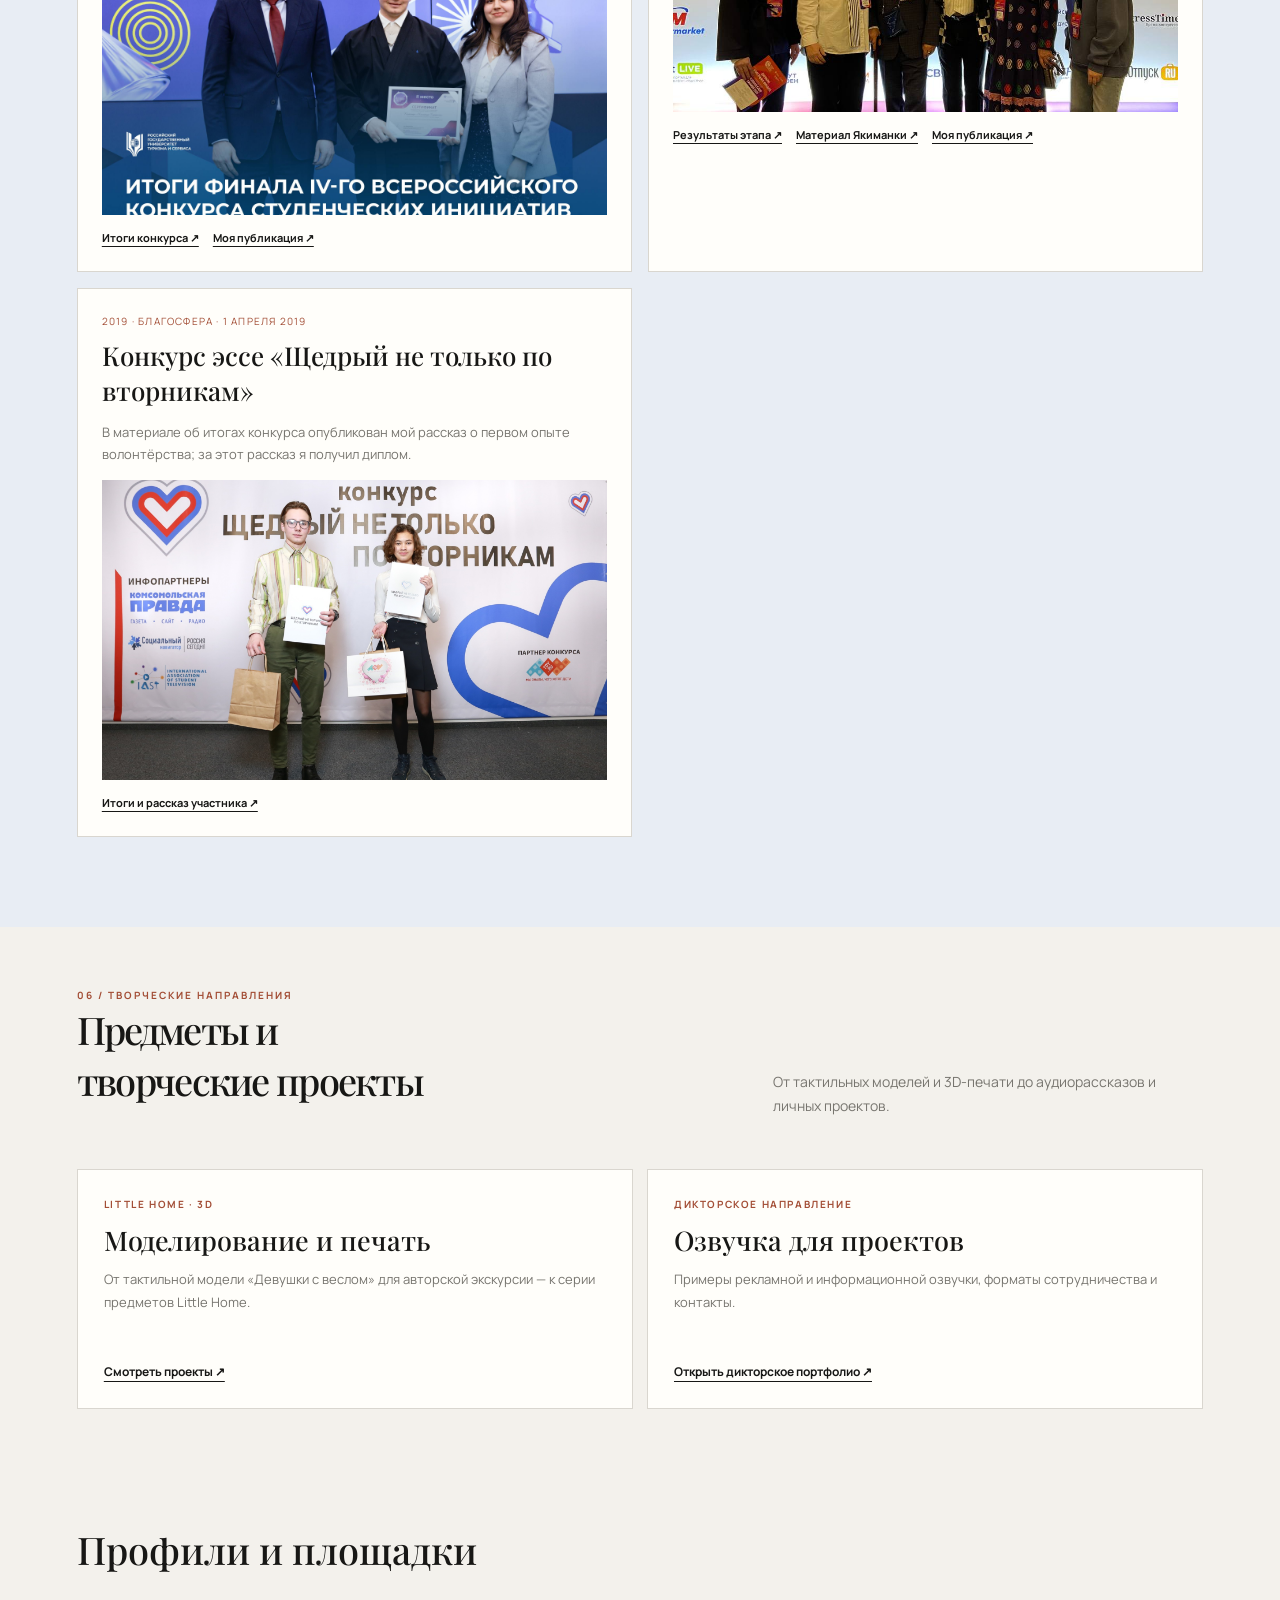
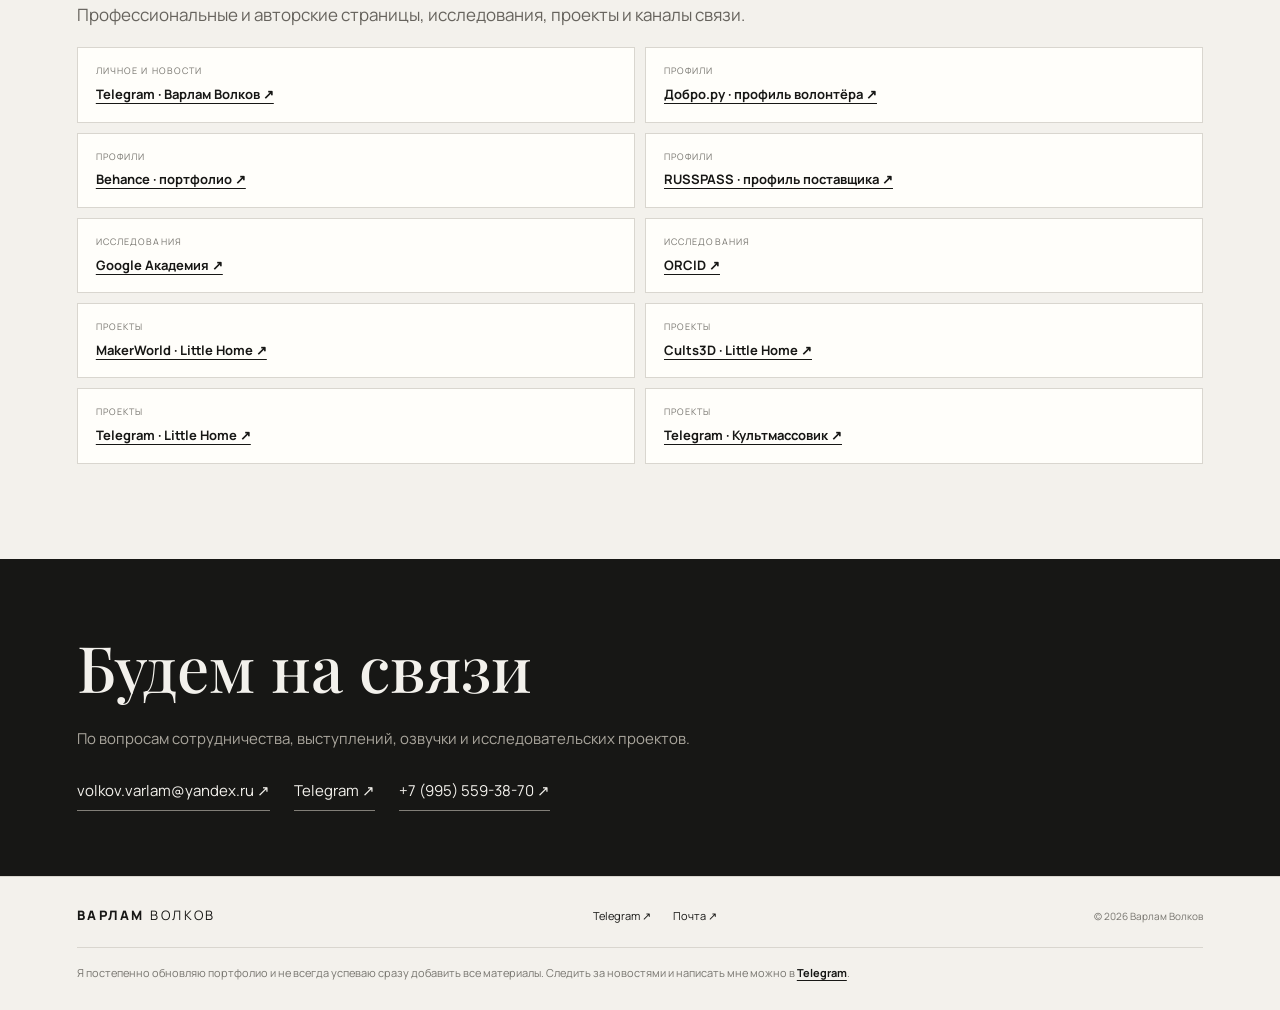
==== commit 871c5ac1: "Refresh portfolio and add voice landing page" ====
--- a/about.html
+++ b/about.html
@@ -1,12 +1,13 @@
 <!doctype html>
 <html lang="ru">
 <head>
+<link rel="icon" href="favicon.svg" type="image/svg+xml">
 <meta charset="utf-8"><meta name="viewport" content="width=device-width,initial-scale=1">
 <title>Обо мне — Варлам Волков</title><meta name="description" content="Профессиональный профиль, образование, работа в Парке Горького, исследования и общественные проекты Варлама Волкова.">
 <meta name="theme-color" content="#f3f1ec">
 <link rel="preconnect" href="https://fonts.googleapis.com"><link rel="preconnect" href="https://fonts.gstatic.com" crossorigin>
 <link href="https://fonts.googleapis.com/css2?family=Manrope:wght@400;500;600;700;800&family=Playfair+Display:wght@500;600&display=swap" rel="stylesheet">
-<link rel="stylesheet" href="assets/css/style.css?v=20261116-5">
+<link rel="stylesheet" href="assets/css/style.css?v=20261118-1">
 </head><body>
 <a class="skip-link" href="#main-content">Перейти к содержимому</a>
 <header class="site-header">
@@ -23,11 +24,7 @@
 
 <section class="container content-section about-profile-section"><div class="about-grid"><div class="about-photo"><img src="assets/images/portrait.png" alt="Портрет Варлама Волкова" loading="lazy"></div><div class="about-text"><div class="eyebrow">Профиль</div><h2 class="display" style="font-size:42px;margin:12px 0 20px">История, которую хочется слушать и узнавать.</h2><p>В Парке Горького занимаюсь экскурсионными, культурными и социальными проектами. В моей практике встречаются исследования городской среды, публичные выступления, доступный туризм и новые способы рассказывать о наследии.</p><p>Окончил ПСТГУ по направлению «Социальная работа» с профилем «Информационные технологии», затем — магистратуру РГУТИС по направлению «Государственное регулирование сферы туризма» с отличием.</p><div class="fact-list"><div class="fact"><span>Профессиональный опыт</span><span>Парк Горького · культурные, экскурсионные и социальные проекты</span></div><div class="fact"><span>Исследовательский интерес</span><span>Культурное наследие, доступная среда и туристский опыт</span></div><div class="fact"><span>Творческие проекты</span><span>3D-моделирование, печать и авторский аудиожурнал «Волкосказ»</span></div></div></div></div></section>
 
-<section class="section section-soft" id="about-education"><div class="container"><div class="section-head"><div><div class="eyebrow">01 / Образование</div><h2 class="display">Учёба как<br>профессиональный маршрут</h2></div><p class="section-intro">От социальной работы и цифровых технологий — к управлению в туризме, экскурсионным форматам и развитию туристских продуктов.</p></div>
-<div class="education-columns"><div><h3 class="subsection-title">Основное образование</h3><div class="education-list"><article class="education-card"><div class="education-year">2017—2021</div><h4>Социальная работа · профиль «Информационные технологии»</h4><p>Православный Свято-Тихоновский гуманитарный университет (ПСТГУ) · бакалавриат</p></article><article class="education-card"><div class="education-year">2023—2026</div><h4>Государственное регулирование сферы туризма</h4><p>Российский государственный университет туризма и сервиса (РГУТИС) · магистратура</p><span class="education-honor">Диплом с отличием</span></article></div>
-<h3 class="subsection-title education-subhead">Профессиональная переподготовка</h3><div class="education-list"><article class="education-card"><div class="education-year">2026 · 252 часа</div><h4>Организация бизнес-процессов на предприятиях индустрии туризма</h4><p>РГУТИС</p></article><article class="education-card"><div class="education-year">2024 · 340 часов</div><h4>Гид-экскурсовод</h4><p>Северо-Западная академия дополнительного профессионального образования</p></article></div></div>
-<div><h3 class="subsection-title">Повышение квалификации</h3><div class="education-list"><article class="education-card"><div class="education-year">2026 · 72 часа</div><h4>Туристский маркетинг на экспорт: продуктовая матрица «страна—регион—тур», нишевый брендинг, платформенные технологии</h4><p>Центр компетенций в сфере туризма и гостеприимства</p></article><article class="education-card"><div class="education-year">2026 · 36 часов</div><h4>Туроперейтинг и турагентская деятельность для перспективных рынков международного въезда</h4><p>Центр компетенций в сфере туризма и гостеприимства</p></article><article class="education-card"><div class="education-year">2026 · 36 часов</div><h4>Тенденции и тренды развития международного выездного туризма стран «малого» Ближнего Востока (GCC)</h4><p>Центр компетенций в сфере туризма и гостеприимства</p></article><article class="education-card"><div class="education-year">2026 · 36 часов</div><h4>Тенденции и тренды развития международного выездного туризма КНР</h4><p>Центр компетенций в сфере туризма и гостеприимства</p></article><article class="education-card"><div class="education-year">2025 · 72 часа</div><h4>Эффективные технологии продаж и продвижения услуг оздоровительного туризма</h4><p>РГУТИС</p></article></div>
-<h3 class="subsection-title education-subhead">Профессиональный фокус</h3><ul class="competency-list"><li>Управление культурными и экскурсионными проектами</li><li>Партнёрства, переговоры и работа с командами</li><li>Разработка экскурсионных маршрутов и технологических карт</li><li>Туристский маркетинг и продвижение услуг</li><li>Исследование городской среды и доступного туризма</li></ul></div></div></div></section>
+<section class="section section-soft" id="about-education"><div class="container"><div class="section-head"><div><div class="eyebrow">01 / Образование и компетенции</div><h2 class="display">Учёба как<br>профессиональный маршрут</h2></div><p class="section-intro">От социальной работы и цифровых технологий — к управлению в туризме, экскурсионным форматам и развитию туристских продуктов.</p></div><div class="education-columns"><div><h3 class="subsection-title">Основное образование</h3><div class="education-list" data-education="core"></div><h3 class="subsection-title education-subhead">Профессиональная переподготовка</h3><div class="education-list" data-education="retraining"></div></div><div><h3 class="subsection-title">Повышение квалификации</h3><div class="education-list" data-education="training"></div><p class="education-certificates"><a class="button" data-certificates-link href="#certificates" target="_blank" rel="noopener noreferrer">Сертификаты и грамоты ↗</a></p><h3 class="subsection-title education-subhead">Профессиональный фокус</h3><ul class="competency-list" data-education-skills></ul></div></div></div></section>
 
 <section class="container content-section" id="about-experience"><div class="section-head"><div><div class="eyebrow">02 / Профессиональный опыт</div><h2 class="display">Парк Горького<br>и городские истории</h2></div><p class="section-intro">В Парке Горького работаю с экскурсионными, культурными и социальными проектами. Веду экскурсии и участвую в создании новых форматов знакомства с историей парка.</p></div><div class="timeline-list" id="about-experience-list"></div><p class="detail-link"><a href="index.html#media">Все публикации и сюжеты ↗</a></p></section>
 
@@ -36,12 +33,12 @@
 <section class="section section-soft" id="about-public"><div class="container"><div class="section-head"><div><div class="eyebrow">04 / Волонтёрство и просвещение</div><h2 class="display">Проекты рядом<br>с людьми</h2></div><p class="section-intro">Волонтёрский опыт, работа с детьми и социальные проекты — от первых инициатив до практики в «Доме друзей на улице».</p></div><div class="impact-grid" id="about-public-list"></div><p class="detail-link"><a href="https://dobro.ru/volunteers/91665621/about" target="_blank" rel="noreferrer">Профиль волонтёра на Добро.ру ↗</a></p></div></section>
 <section class="section section-soft" id="about-awards"><div class="container"><div class="section-head"><div><div class="eyebrow">05 / Командные результаты</div><h2 class="display">Конкурсы и<br>профессиональный диалог</h2></div><p class="section-intro">Конкурсы, научные выступления и командные достижения.</p></div><div class="impact-grid" id="about-awards-list"></div></div></section>
 
-<section class="container content-section" id="about-creative"><div class="section-head"><div><div class="eyebrow">06 / Творческие направления</div><h2 class="display">Предметы,<br>голос и истории</h2></div><p class="section-intro">Творческие проекты продолжают профессиональную работу с культурной памятью — через тактильную модель, печатные предметы и аудиорассказы.</p></div><div class="creative-links"><a class="creative-link-card" href="projects.html"><span class="project-kicker">Little Home · 3D</span><h3>Моделирование и печать</h3><p>От тактильной модели «Девушки с веслом» для авторской экскурсии — к серии предметов Little Home.</p><span class="text-link">Смотреть проекты ↗</span></a><a class="creative-link-card" href="voice.html#volkoskaz"><span class="project-kicker">Авторский аудиожурнал</span><h3>«Волкосказ»</h3><p>Истории о людях и событиях прошлого, подготовленные по источникам и рассказанные голосом.</p><span class="text-link">Слушать выпуски ↗</span></a></div></section>
+<section class="container content-section" id="about-creative"><div class="section-head"><div><div class="eyebrow">06 / Творческие направления</div><h2 class="display">Предметы и<br>творческие проекты</h2></div><p class="section-intro">От тактильных моделей и 3D-печати до аудиорассказов и личных проектов.</p></div><div class="creative-links"><a class="creative-link-card" href="projects.html"><span class="project-kicker">Little Home · 3D</span><h3>Моделирование и печать</h3><p>От тактильной модели «Девушки с веслом» для авторской экскурсии — к серии предметов Little Home.</p><span class="text-link">Смотреть проекты ↗</span></a><a class="creative-link-card" href="voice.html"><span class="project-kicker">Дикторское направление</span><h3>Озвучка для проектов</h3><p>Примеры рекламной и информационной озвучки, форматы сотрудничества и контакты.</p><span class="text-link">Открыть дикторское портфолио ↗</span></a></div></section>
 
 <section class="container content-section profile-directory"><h2>Профили и площадки</h2><p class="page-lead">Профессиональные и авторские страницы, исследования, проекты и каналы связи.</p><div class="profile-links" id="profile-links"></div></section>
 <section class="contact-band" id="contact"><div class="container"><h2>Будем на связи</h2><p>По вопросам сотрудничества, выступлений, озвучки и исследовательских проектов.</p><div class="contact-actions"><a href="mailto:volkov.varlam@yandex.ru">volkov.varlam@yandex.ru ↗</a><a href="https://t.me/iamVarlam" target="_blank" rel="noreferrer">Telegram ↗</a><a href="tel:+79955593870">+7 (995) 559-38-70 ↗</a></div></div></section>
 </main>
 
 <footer class="site-footer"><p class="update-note">Я постепенно обновляю портфолио и не всегда успеваю сразу добавить все материалы. Следить за новостями и написать мне можно в <a href="https://t.me/iamVarlam" target="_blank" rel="noreferrer">Telegram</a>.</p><a class="brand" href="index.html">ВАРЛАМ <span>ВОЛКОВ</span></a><div class="footer-links"><a href="https://t.me/iamVarlam" target="_blank" rel="noreferrer">Telegram ↗</a><a href="mailto:volkov.varlam@yandex.ru">Почта ↗</a></div><small>© <span data-year></span> Варлам Волков</small></footer>
-<script src="assets/js/main.js?v=20261116-5"></script>
+<script src="assets/js/main.js?v=20261118-1"></script>
 </body></html>
--- a/assets/css/style.css
+++ b/assets/css/style.css
@@ -104,3 +104,5 @@
 
 /* Education and professional development */
 .education-columns{display:grid;grid-template-columns:1fr 1fr;gap:32px;align-items:start}.education-list{display:grid;gap:10px}.education-card{padding:20px 22px;background:var(--white);border:1px solid var(--line)}.education-year{margin-bottom:8px;color:var(--accent);font-size:10px;font-weight:700;letter-spacing:.1em;text-transform:uppercase}.education-card h4{font:500 20px/1.3 var(--serif);margin:0 0 8px}.education-card p{margin:0;color:var(--muted);font-size:12px;line-height:1.7}.education-honor{display:inline-block;margin-top:12px;padding:6px 9px;background:#e7eee8;color:#37523d;font-size:10px;font-weight:700;letter-spacing:.04em}.education-subhead{margin-top:34px}.competency-list{padding:0;margin:0;list-style:none;display:grid;gap:9px}.competency-list li{padding:13px 15px;border:1px solid var(--line);background:var(--white);font-size:12px;line-height:1.6;color:#4c4944}@media(max-width:800px){.education-columns{grid-template-columns:1fr;gap:18px}.education-card{padding:18px}.education-card h4{font-size:19px}}
+.education-certificates{margin:18px 0 0}.education-certificates .button{font-size:10px;letter-spacing:.04em;text-transform:none;gap:8px;padding:11px 14px}.impact-card img.image-contain{height:auto;max-height:430px;aspect-ratio:1/1;object-fit:contain;background:#eeece7}
+.interest-teaser{background:#e8ece8}.interest-teaser-inner{display:flex;justify-content:space-between;align-items:center;gap:38px}.interest-teaser h2{font-size:clamp(36px,4.7vw,54px);margin:12px 0}.interest-teaser p{margin:0;color:#62635d;font-size:14px}.interest-teaser .button{flex-shrink:0}@media(max-width:800px){.interest-teaser-inner{align-items:flex-start;flex-direction:column;gap:24px}.interest-teaser .button{width:100%;justify-content:space-between}}
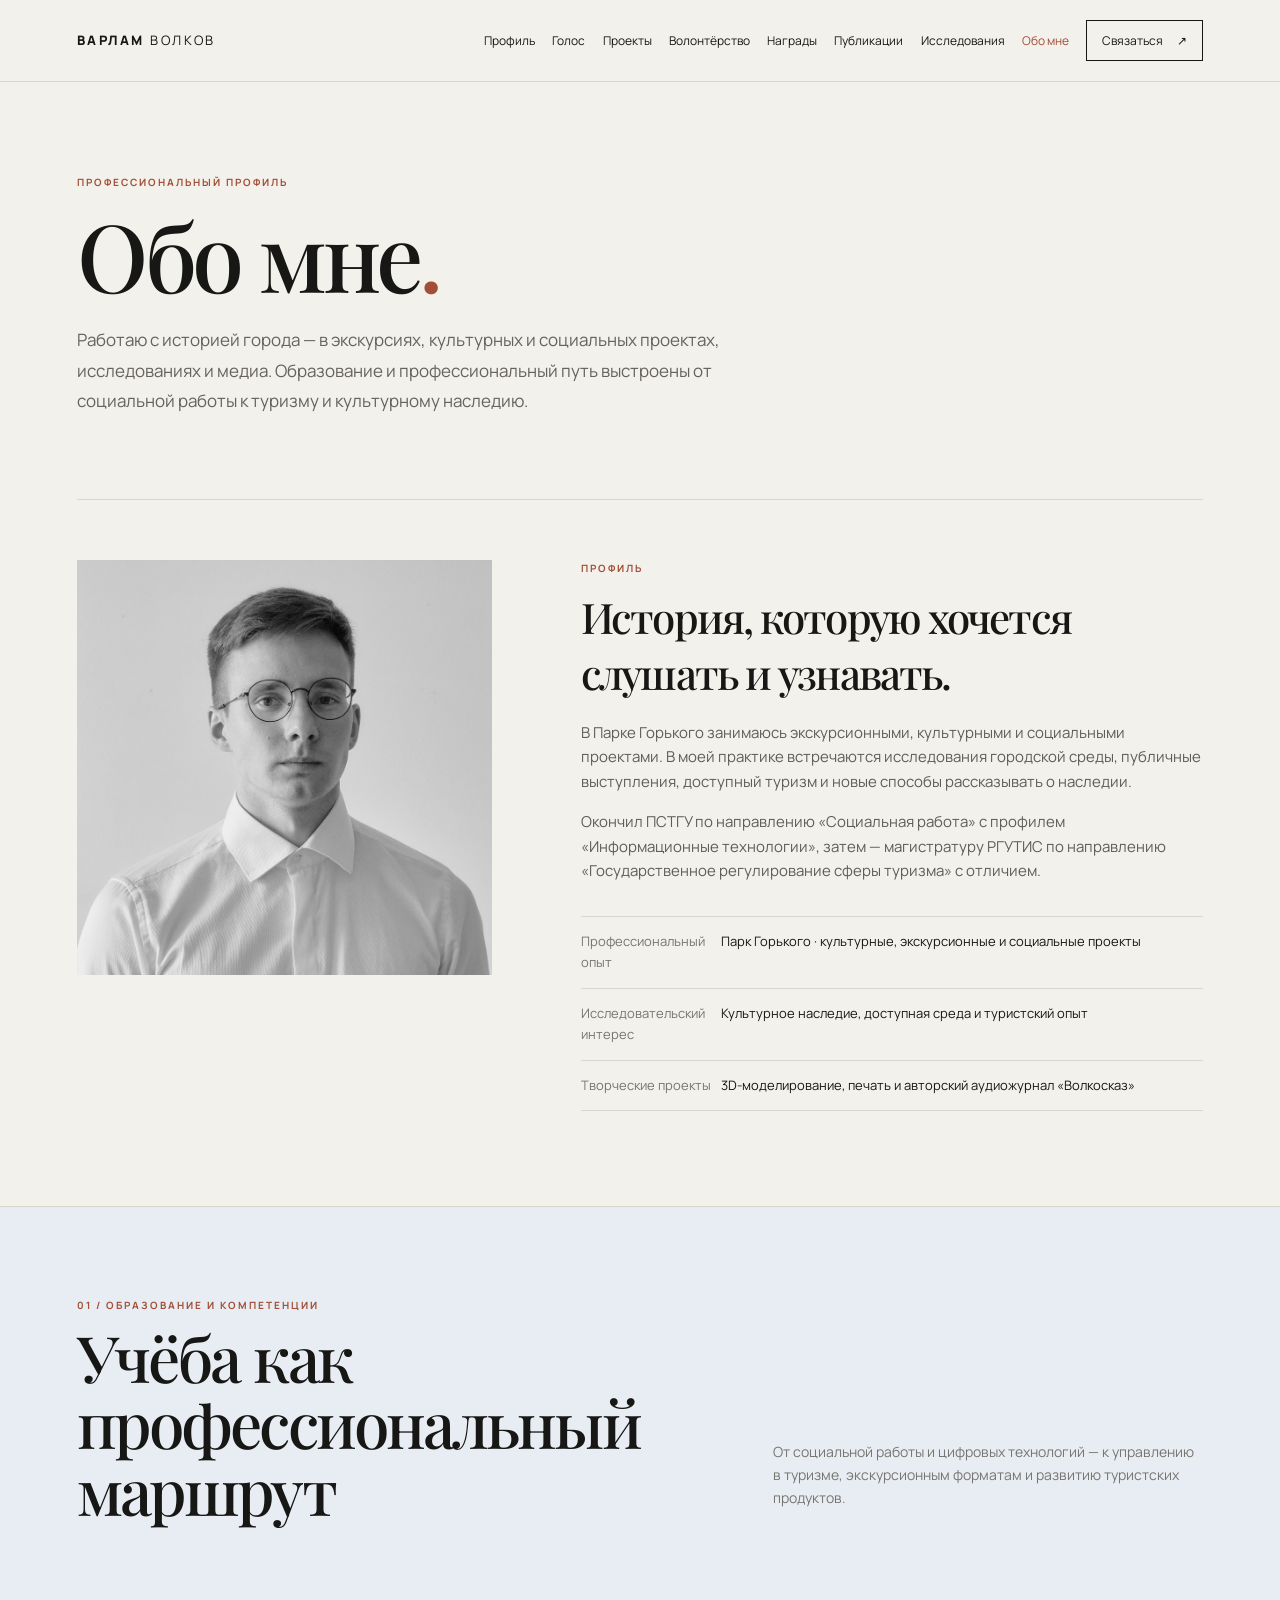
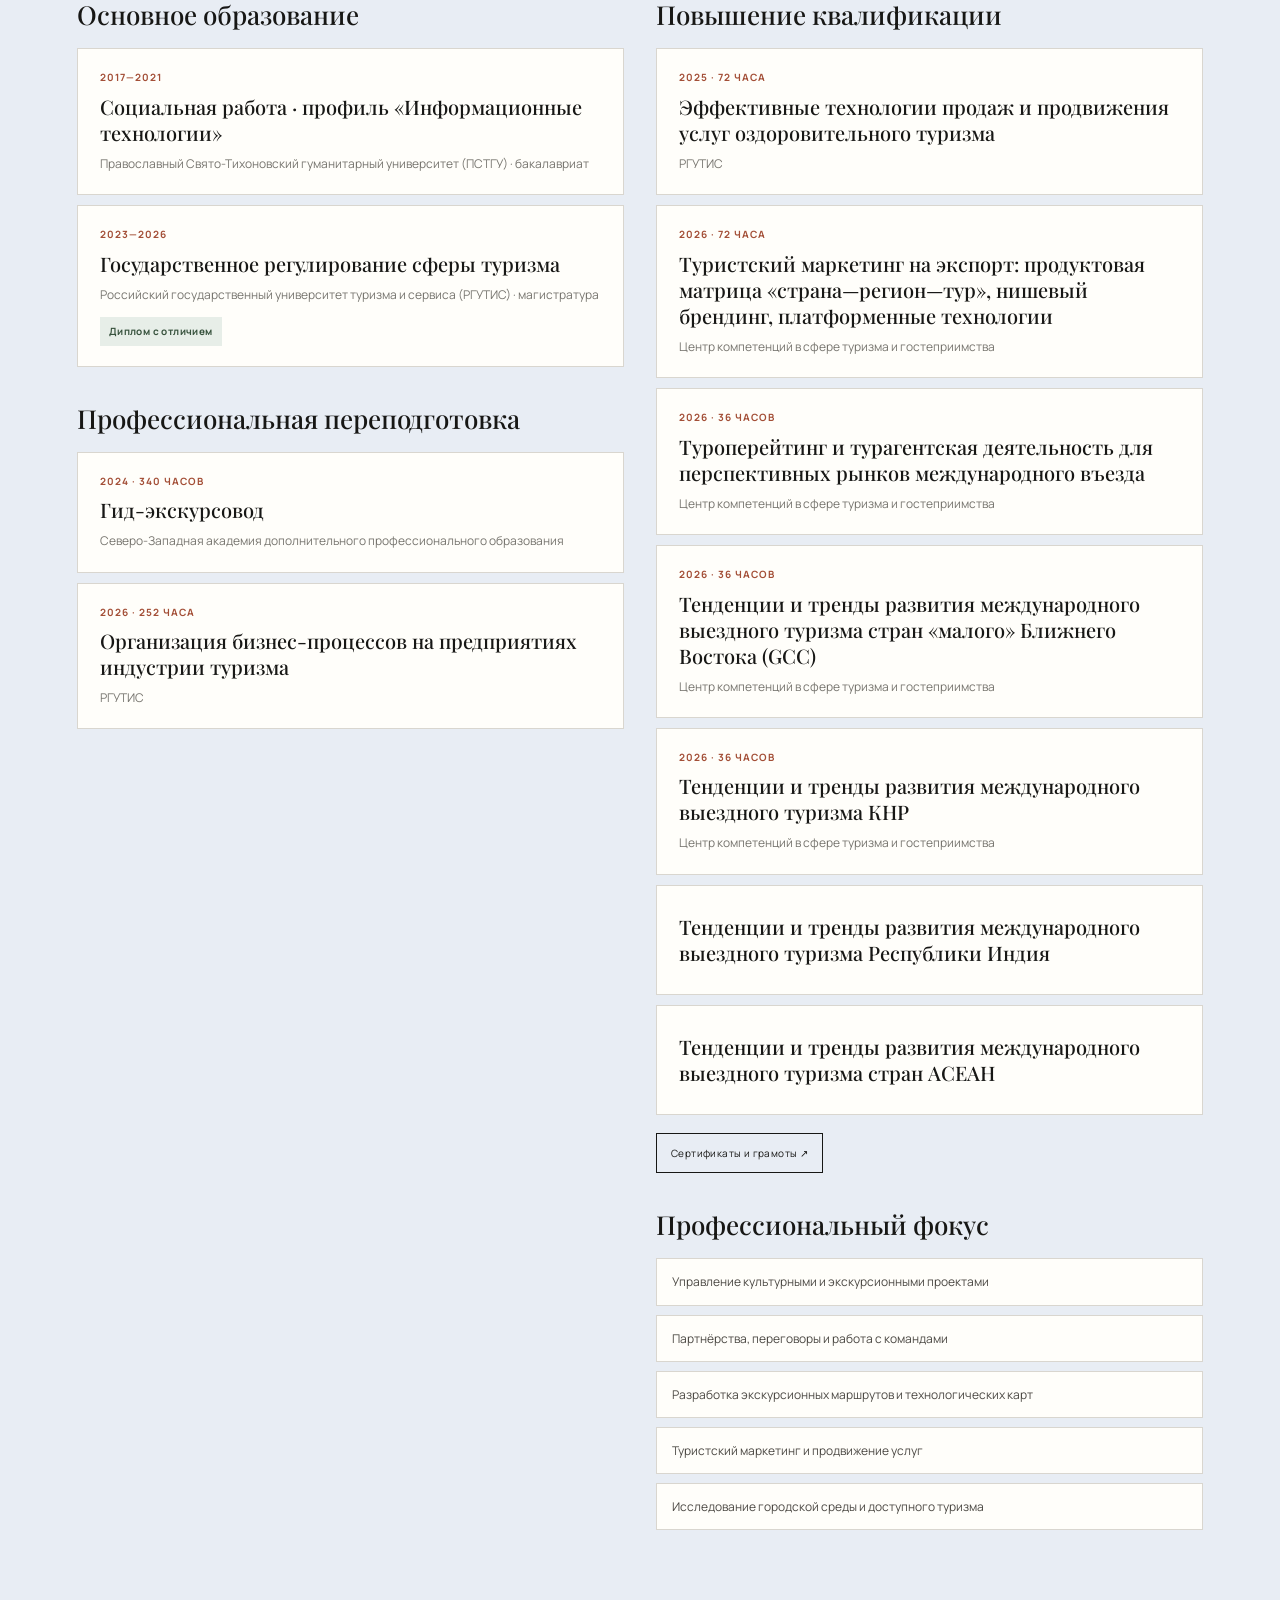
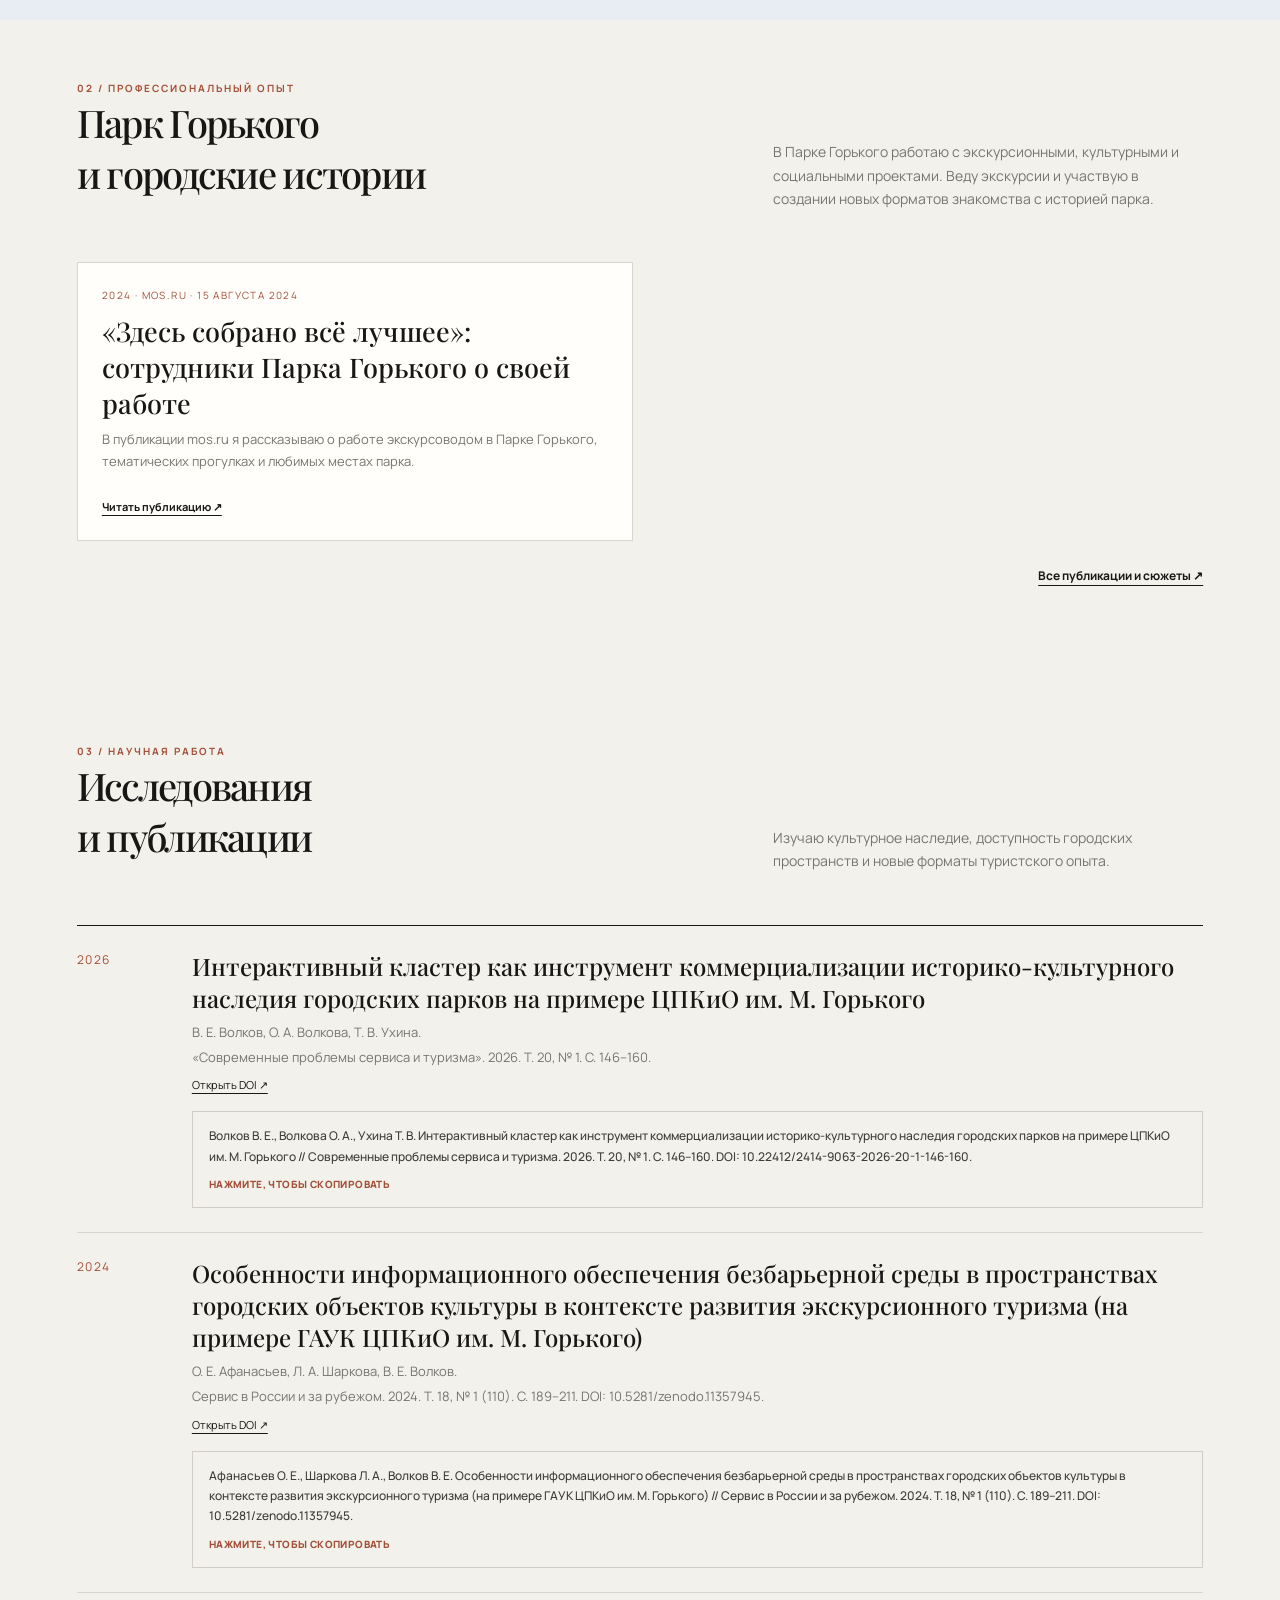
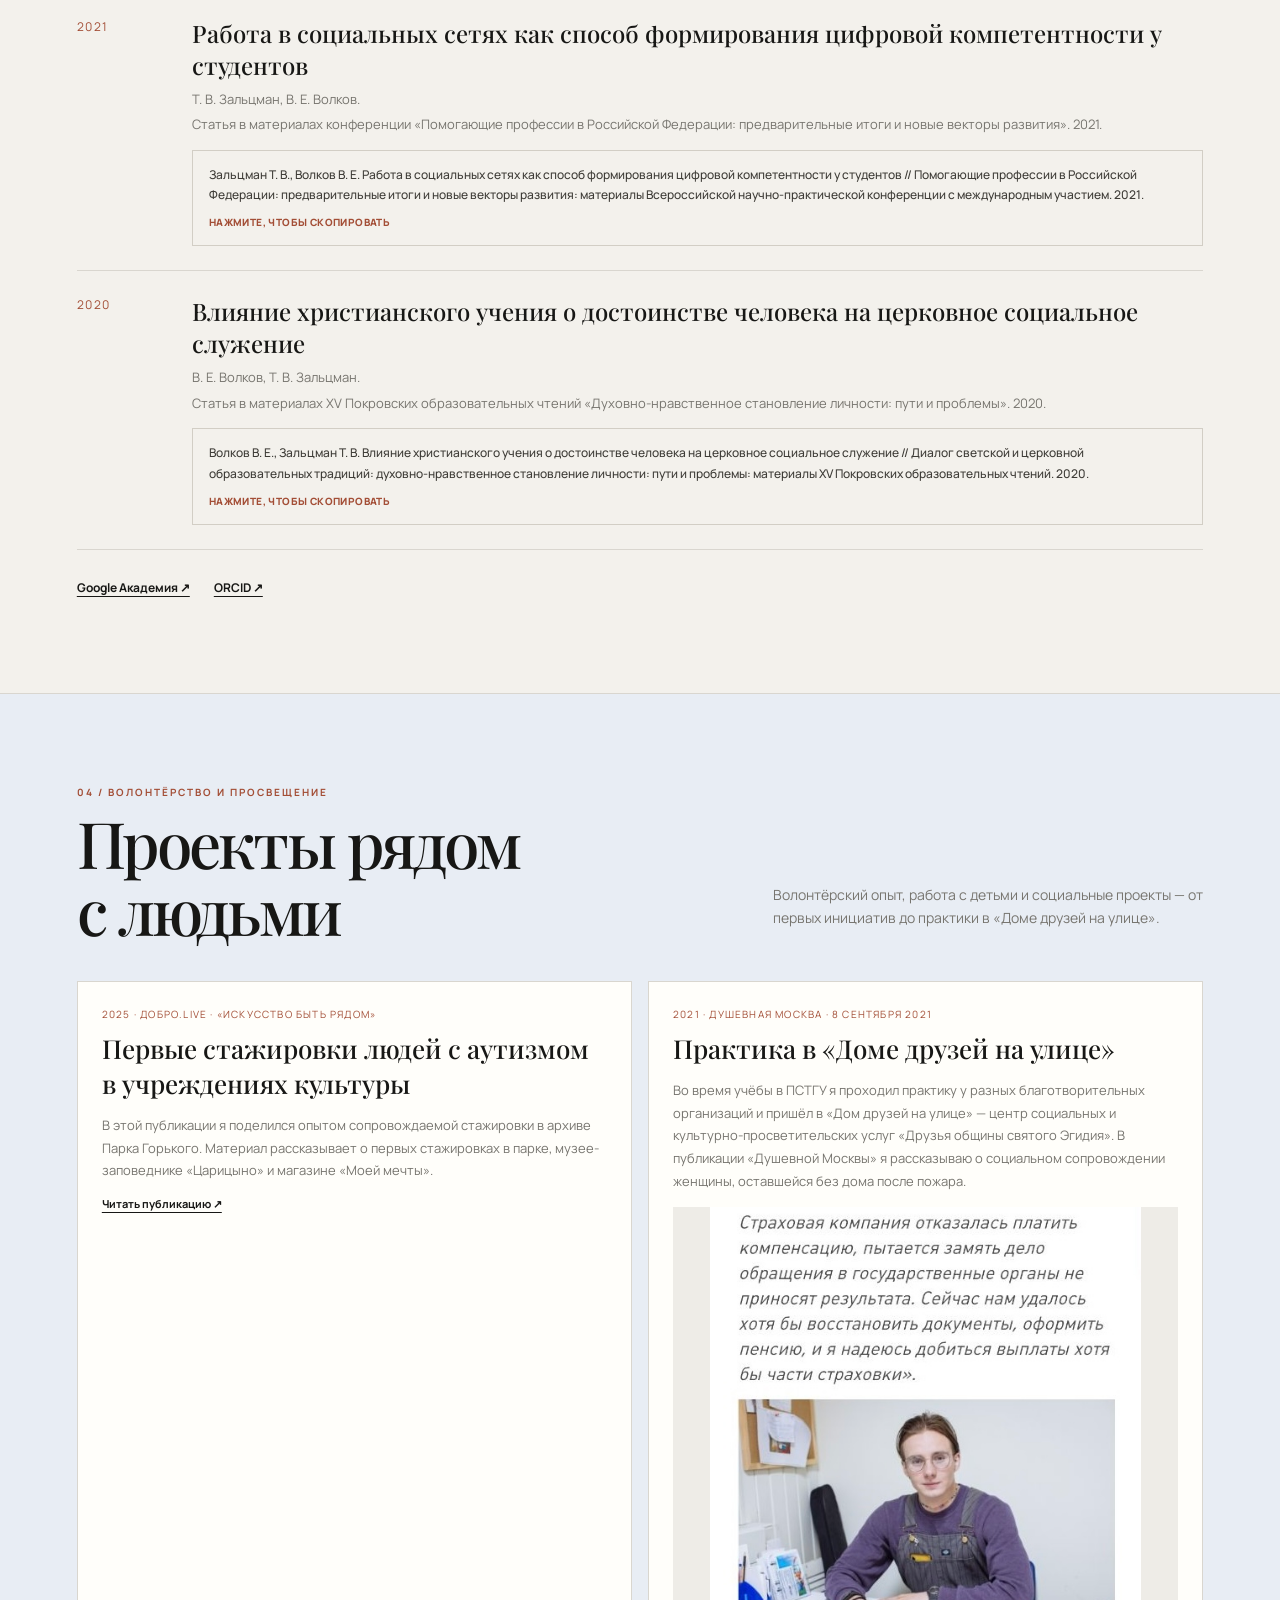
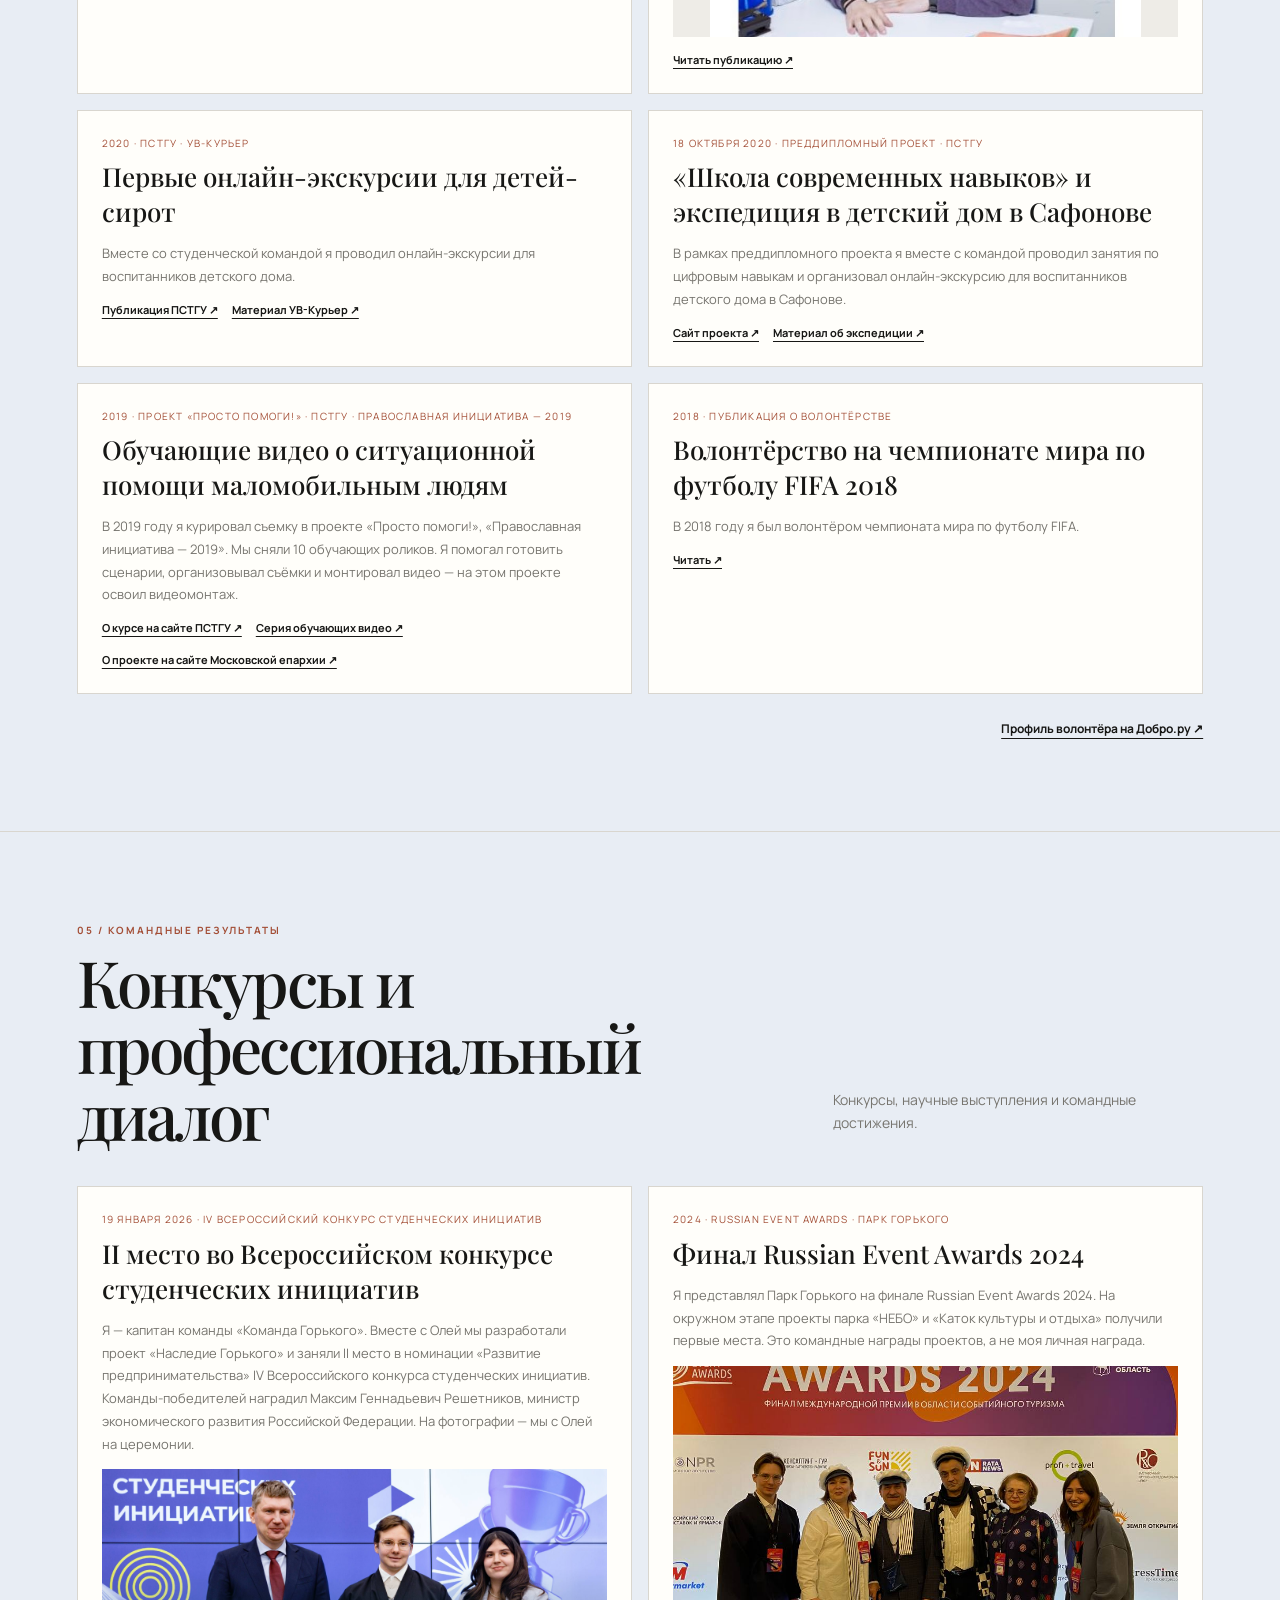
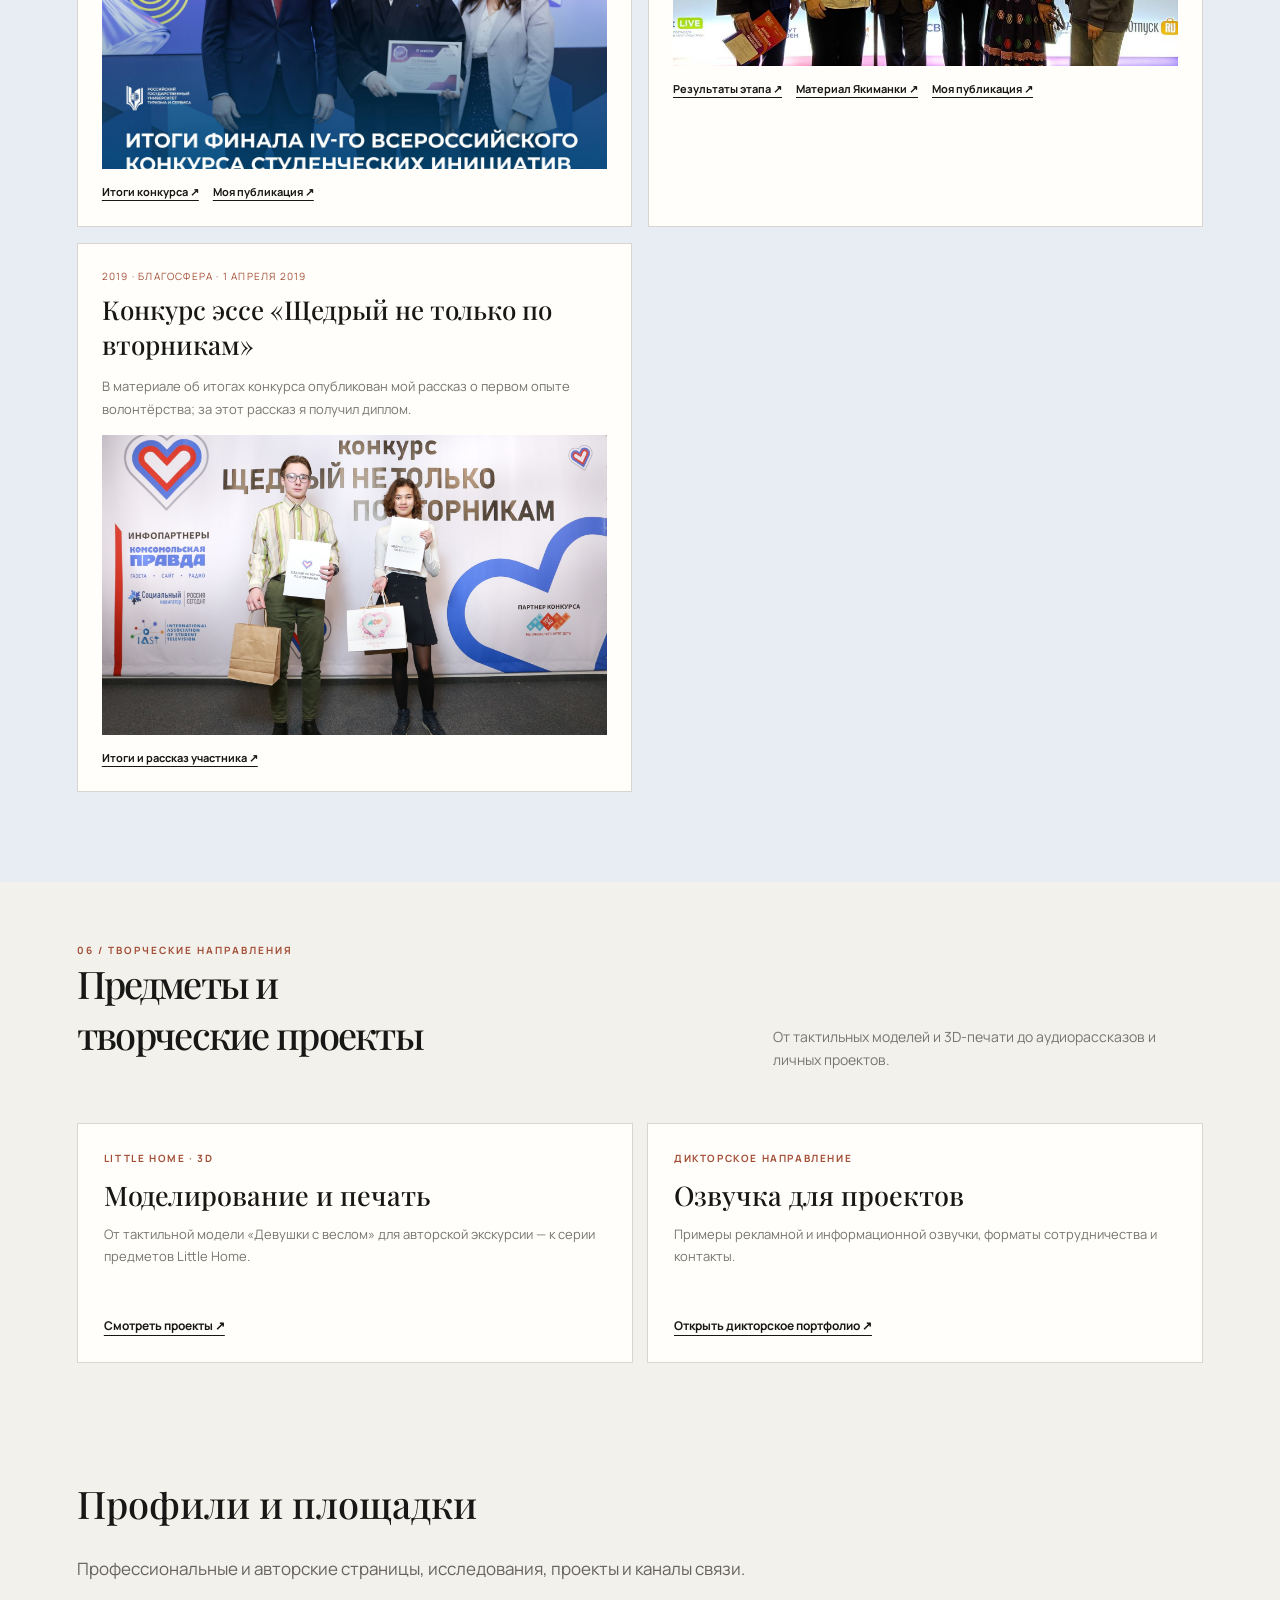
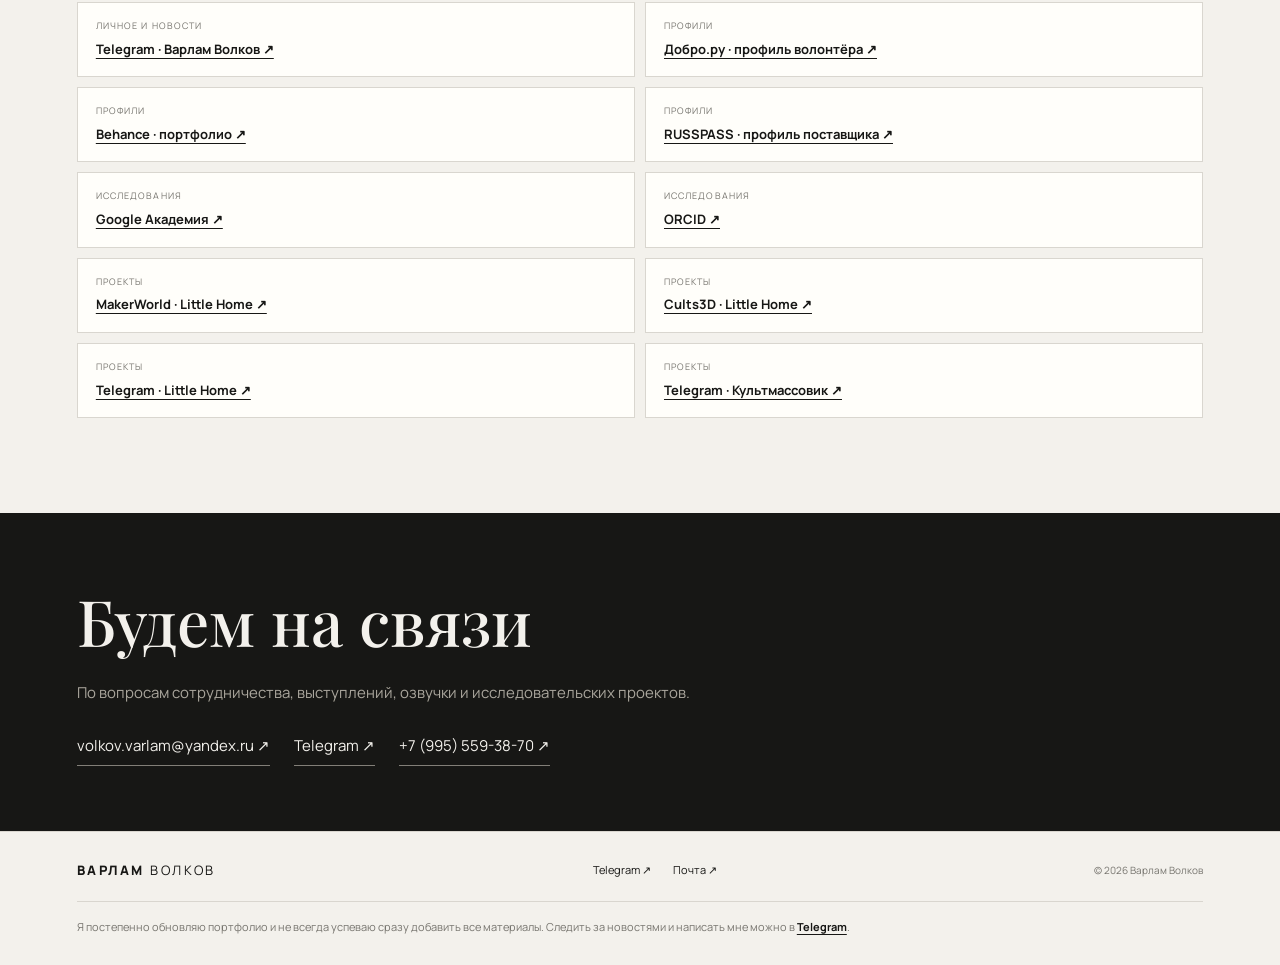
==== commit 30593f07: "Link portfolio voice entries to custom domain" ====
--- a/about.html
+++ b/about.html
@@ -14,7 +14,7 @@
   <a class="brand" href="index.html">ВАРЛАМ <span>ВОЛКОВ</span></a>
   <button class="menu-toggle" aria-label="Открыть меню" aria-expanded="false"><i></i><i></i></button>
   <nav class="main-nav" aria-label="Основная навигация">
-    <a href="index.html#about">Профиль</a><a href="voice.html">Голос</a><a href="projects.html">Проекты</a><a href="index.html#volunteering">Волонтёрство</a><a href="index.html#awards">Награды</a><a href="media.html">Публикации</a><a href="science.html">Исследования</a><a class="active" href="about.html">Обо мне</a>
+    <a href="index.html#about">Профиль</a><a href="https://varlamvoice.ru/">Голос</a><a href="projects.html">Проекты</a><a href="index.html#volunteering">Волонтёрство</a><a href="index.html#awards">Награды</a><a href="media.html">Публикации</a><a href="science.html">Исследования</a><a class="active" href="about.html">Обо мне</a>
     <a class="nav-contact" href="#contact">Связаться <span>↗</span></a>
   </nav>
 </header>
@@ -33,7 +33,7 @@
 <section class="section section-soft" id="about-public"><div class="container"><div class="section-head"><div><div class="eyebrow">04 / Волонтёрство и просвещение</div><h2 class="display">Проекты рядом<br>с людьми</h2></div><p class="section-intro">Волонтёрский опыт, работа с детьми и социальные проекты — от первых инициатив до практики в «Доме друзей на улице».</p></div><div class="impact-grid" id="about-public-list"></div><p class="detail-link"><a href="https://dobro.ru/volunteers/91665621/about" target="_blank" rel="noreferrer">Профиль волонтёра на Добро.ру ↗</a></p></div></section>
 <section class="section section-soft" id="about-awards"><div class="container"><div class="section-head"><div><div class="eyebrow">05 / Командные результаты</div><h2 class="display">Конкурсы и<br>профессиональный диалог</h2></div><p class="section-intro">Конкурсы, научные выступления и командные достижения.</p></div><div class="impact-grid" id="about-awards-list"></div></div></section>
 
-<section class="container content-section" id="about-creative"><div class="section-head"><div><div class="eyebrow">06 / Творческие направления</div><h2 class="display">Предметы и<br>творческие проекты</h2></div><p class="section-intro">От тактильных моделей и 3D-печати до аудиорассказов и личных проектов.</p></div><div class="creative-links"><a class="creative-link-card" href="projects.html"><span class="project-kicker">Little Home · 3D</span><h3>Моделирование и печать</h3><p>От тактильной модели «Девушки с веслом» для авторской экскурсии — к серии предметов Little Home.</p><span class="text-link">Смотреть проекты ↗</span></a><a class="creative-link-card" href="voice.html"><span class="project-kicker">Дикторское направление</span><h3>Озвучка для проектов</h3><p>Примеры рекламной и информационной озвучки, форматы сотрудничества и контакты.</p><span class="text-link">Открыть дикторское портфолио ↗</span></a></div></section>
+<section class="container content-section" id="about-creative"><div class="section-head"><div><div class="eyebrow">06 / Творческие направления</div><h2 class="display">Предметы и<br>творческие проекты</h2></div><p class="section-intro">От тактильных моделей и 3D-печати до аудиорассказов и личных проектов.</p></div><div class="creative-links"><a class="creative-link-card" href="projects.html"><span class="project-kicker">Little Home · 3D</span><h3>Моделирование и печать</h3><p>От тактильной модели «Девушки с веслом» для авторской экскурсии — к серии предметов Little Home.</p><span class="text-link">Смотреть проекты ↗</span></a><a class="creative-link-card" href="https://varlamvoice.ru/"><span class="project-kicker">Дикторское направление</span><h3>Озвучка для проектов</h3><p>Примеры рекламной и информационной озвучки, форматы сотрудничества и контакты.</p><span class="text-link">Открыть дикторское портфолио ↗</span></a></div></section>
 
 <section class="container content-section profile-directory"><h2>Профили и площадки</h2><p class="page-lead">Профессиональные и авторские страницы, исследования, проекты и каналы связи.</p><div class="profile-links" id="profile-links"></div></section>
 <section class="contact-band" id="contact"><div class="container"><h2>Будем на связи</h2><p>По вопросам сотрудничества, выступлений, озвучки и исследовательских проектов.</p><div class="contact-actions"><a href="mailto:volkov.varlam@yandex.ru">volkov.varlam@yandex.ru ↗</a><a href="https://t.me/iamVarlam" target="_blank" rel="noreferrer">Telegram ↗</a><a href="tel:+79955593870">+7 (995) 559-38-70 ↗</a></div></div></section>
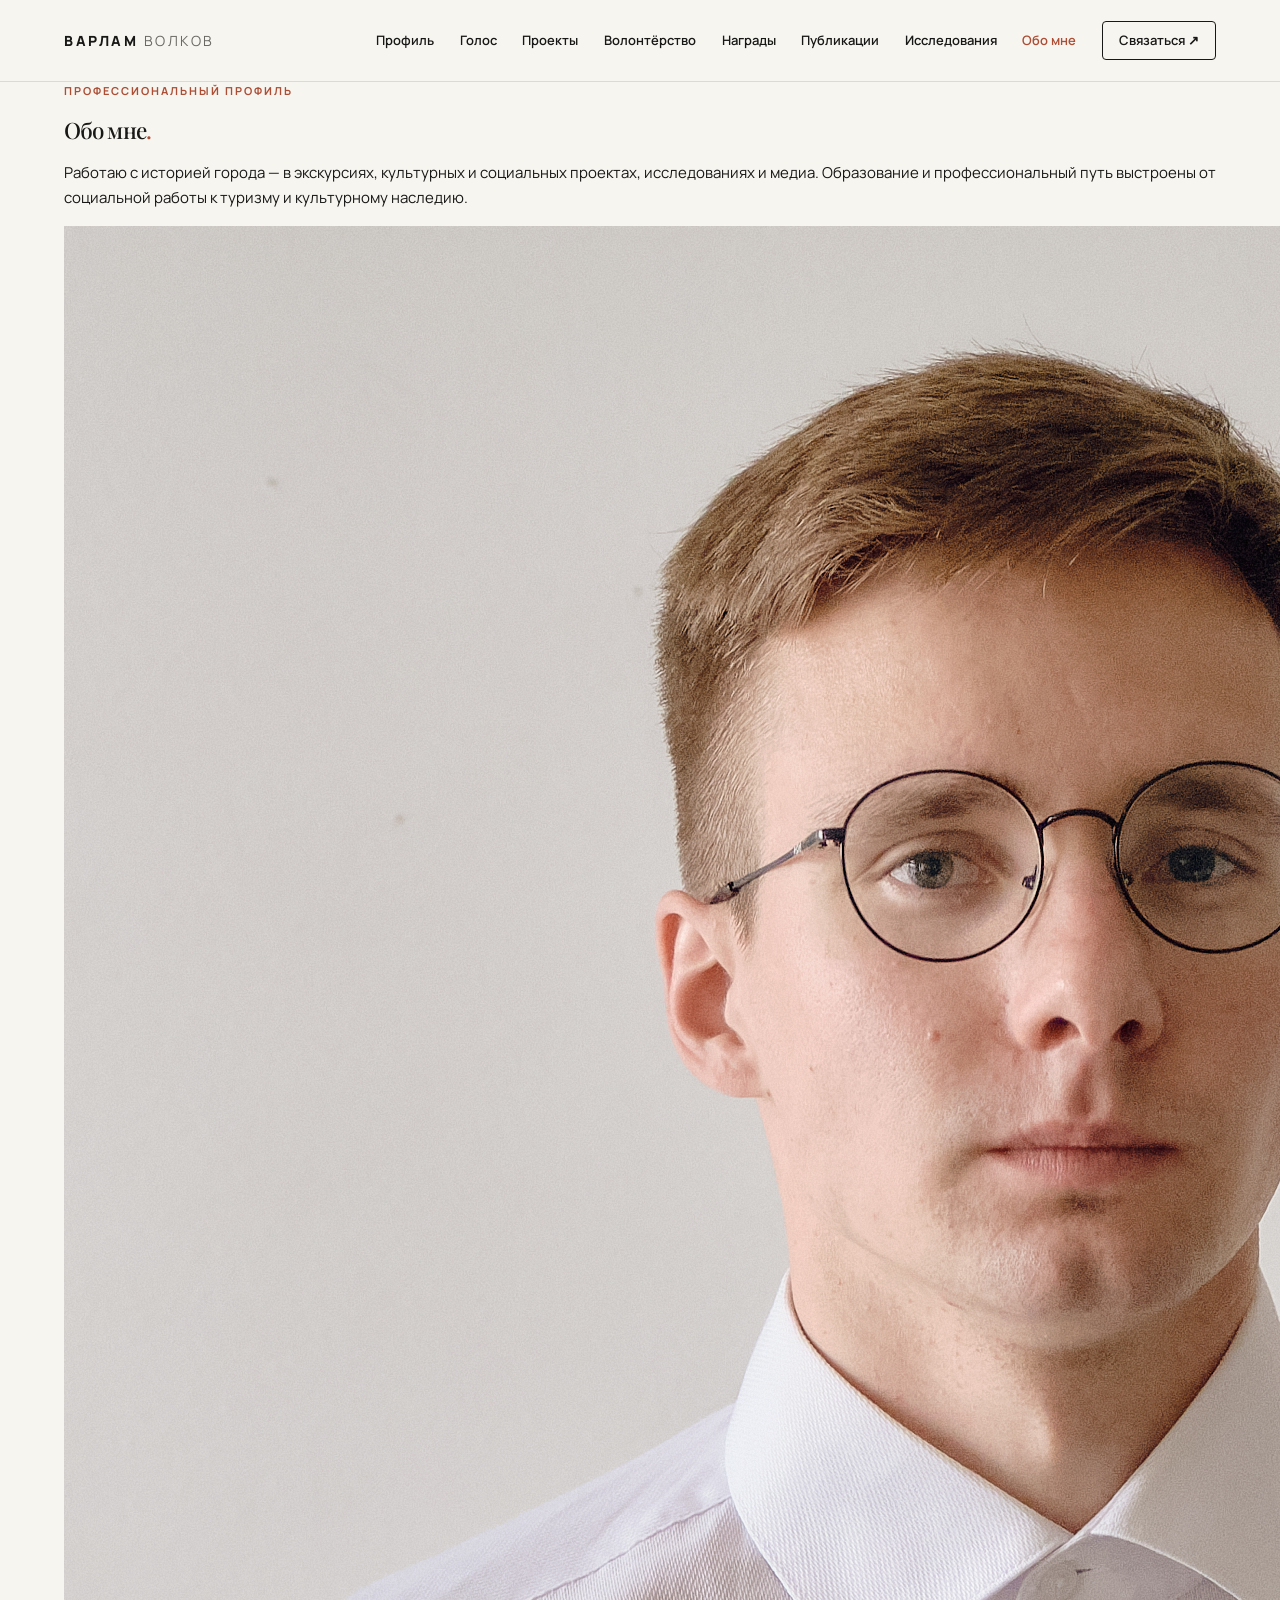
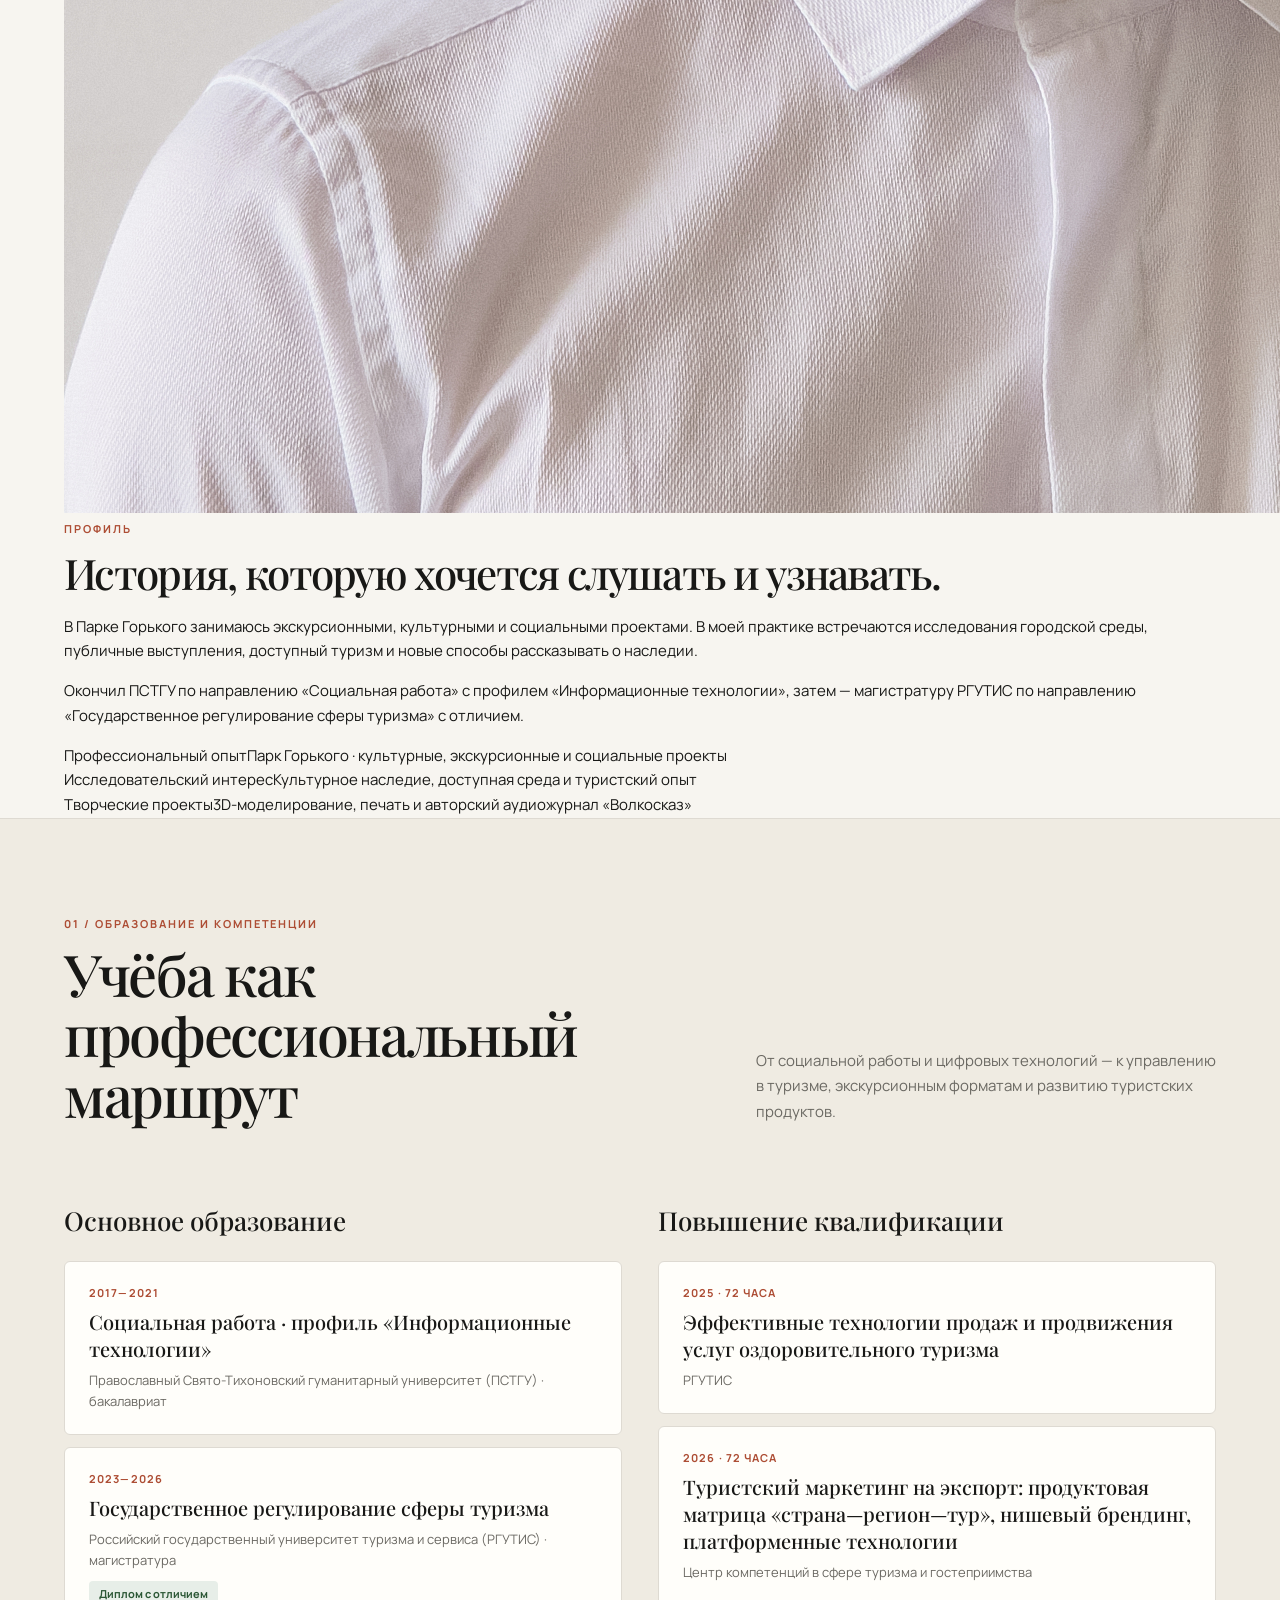
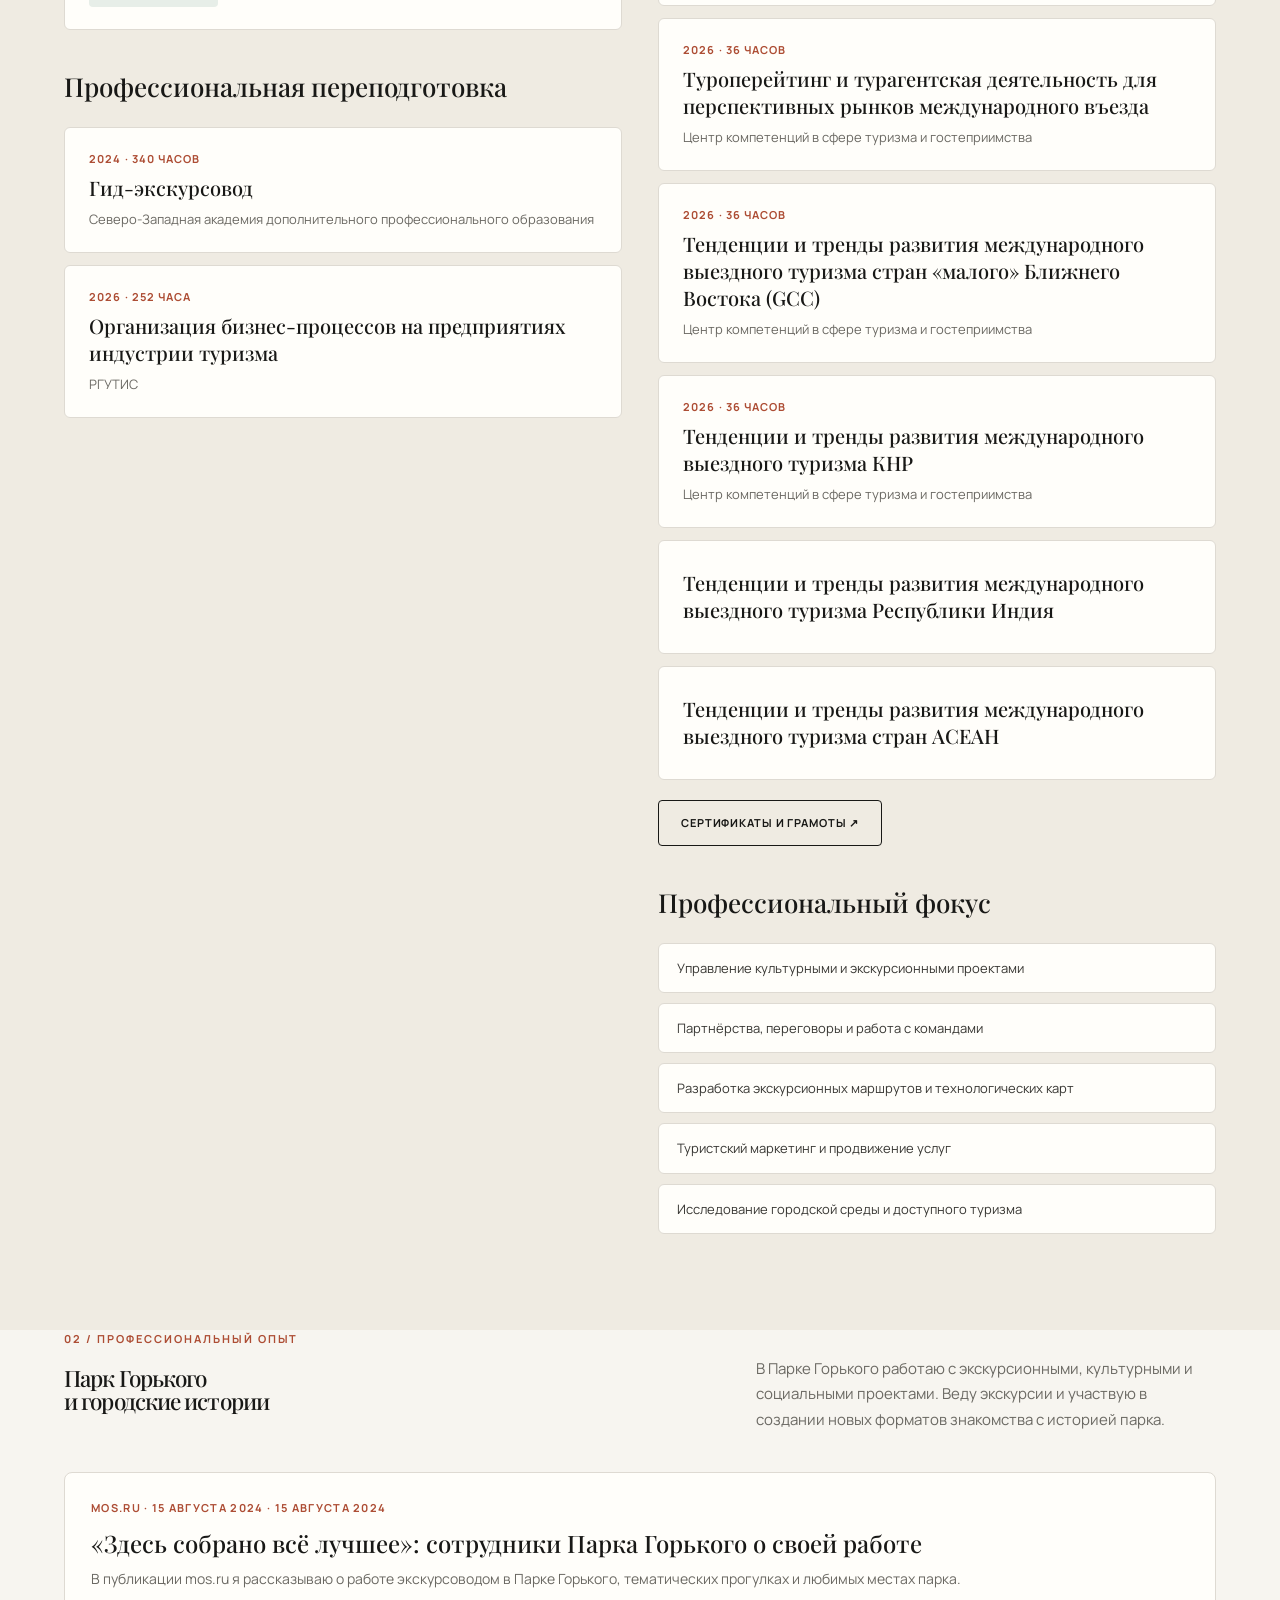
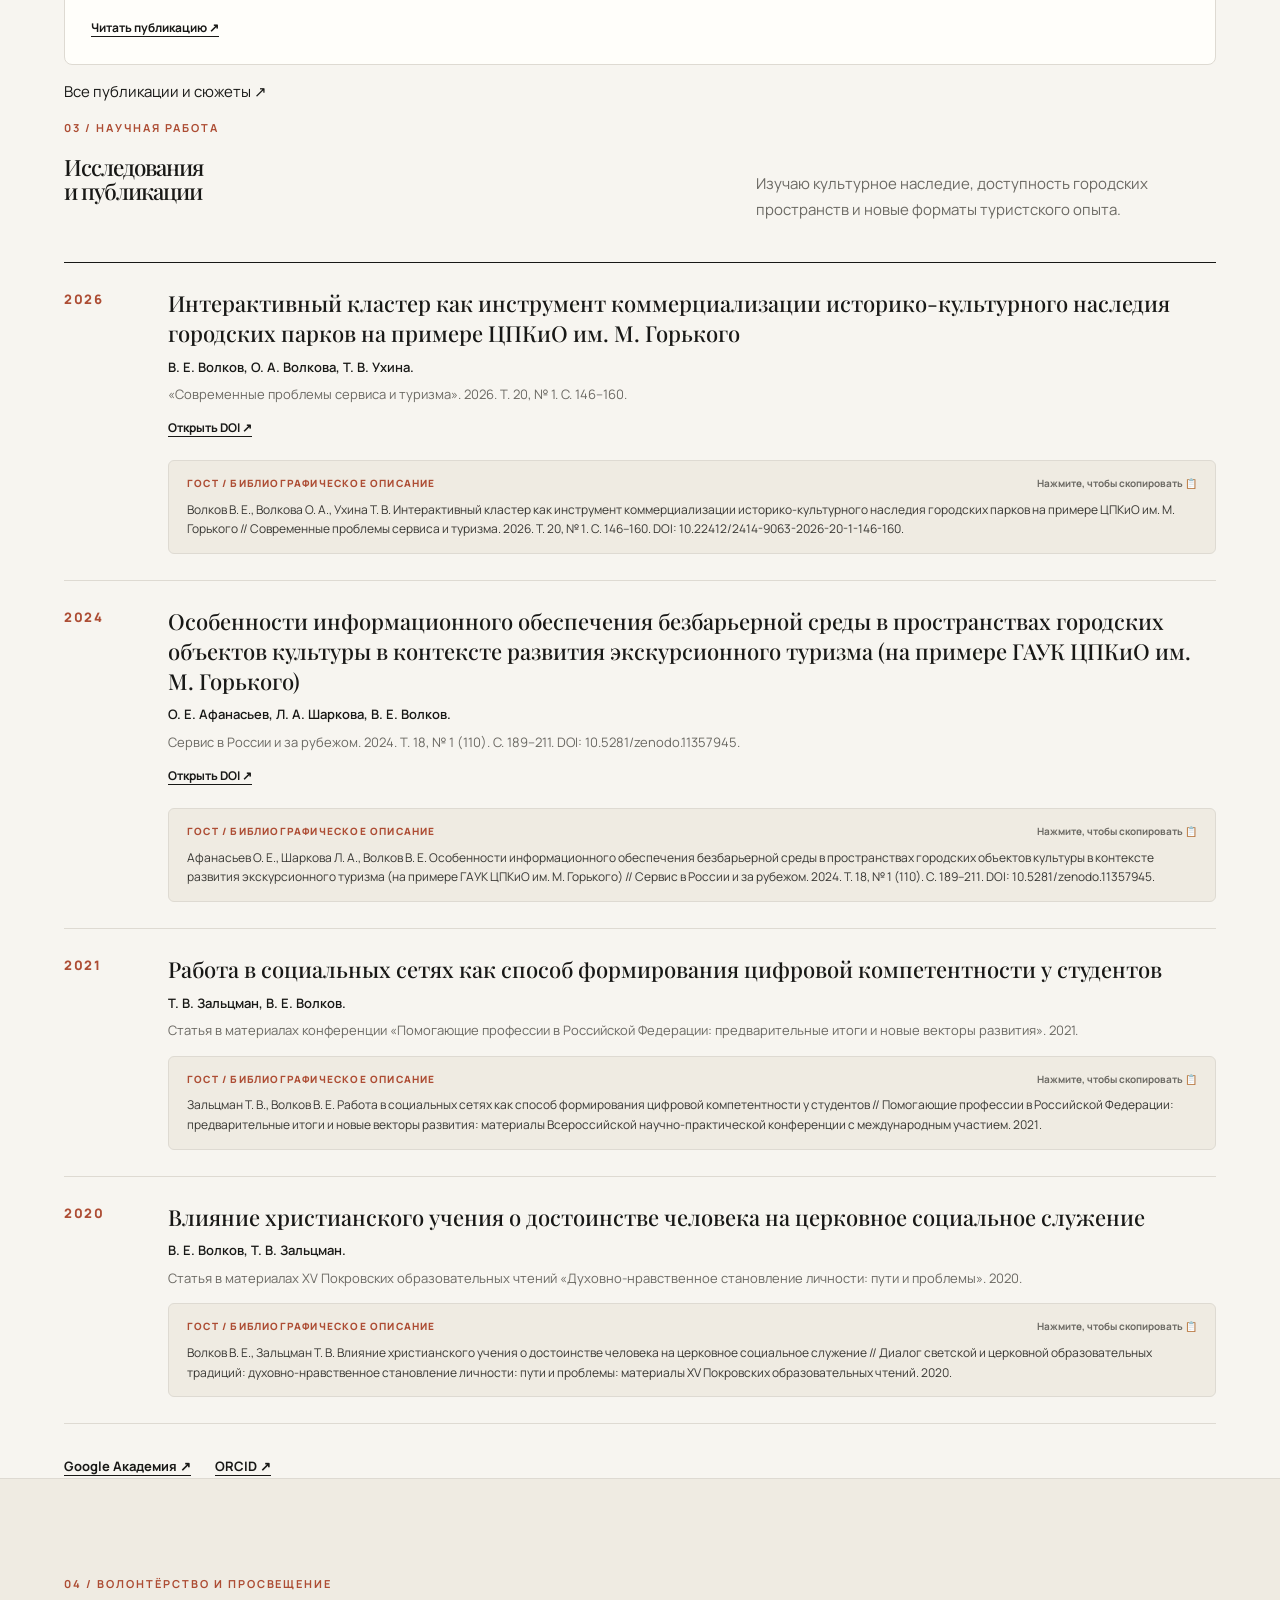
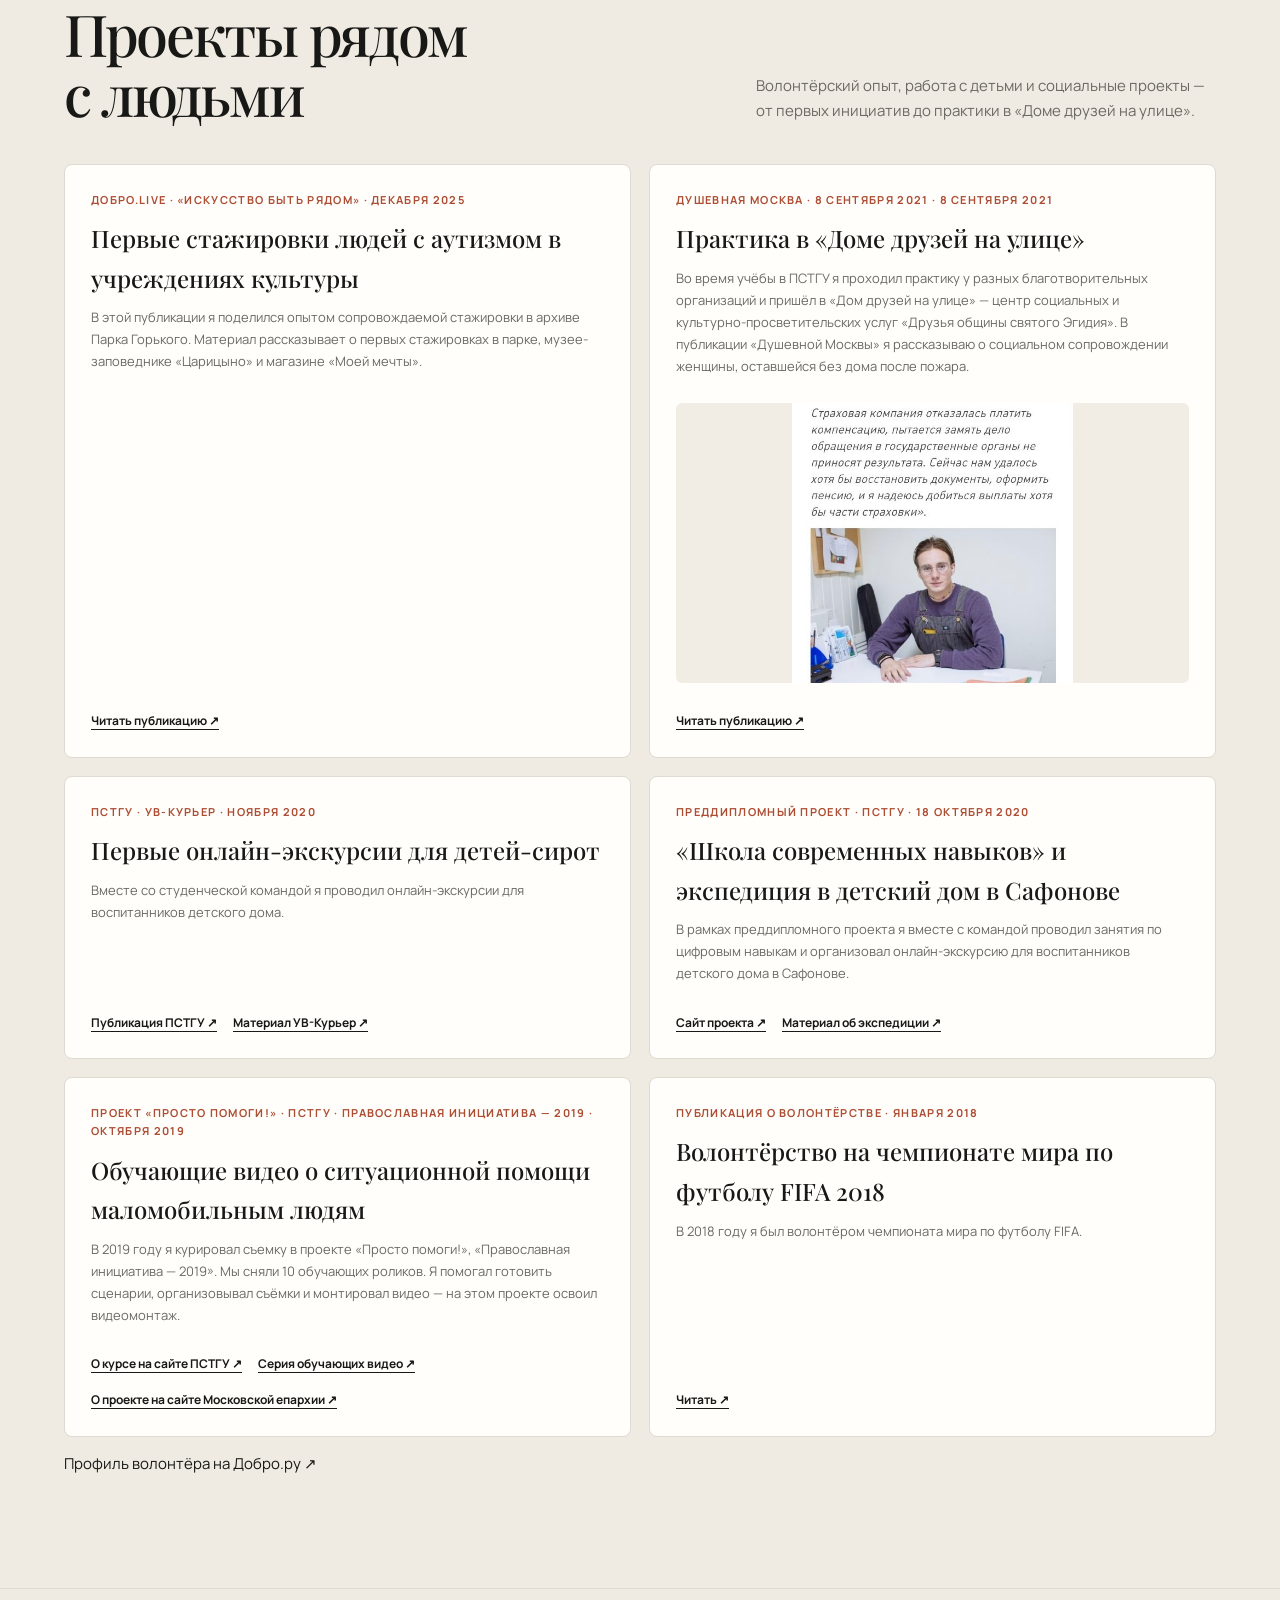
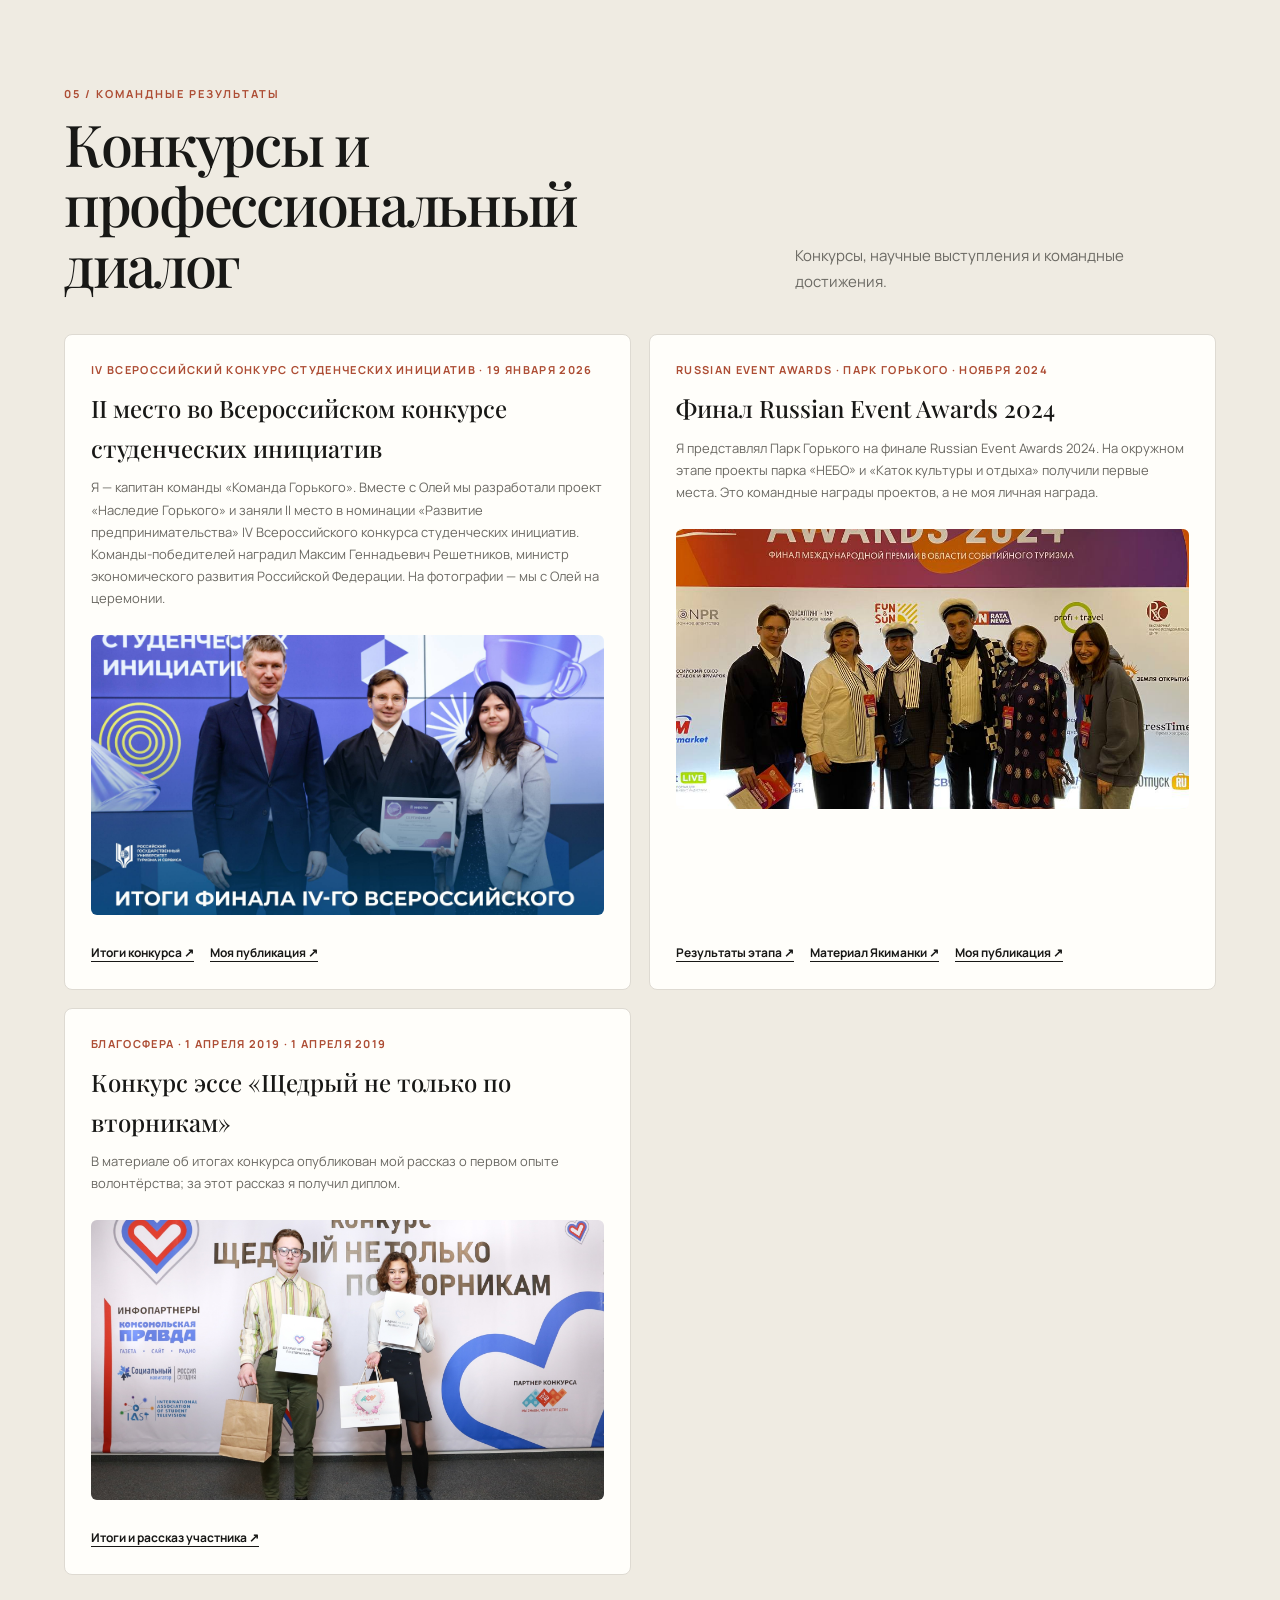
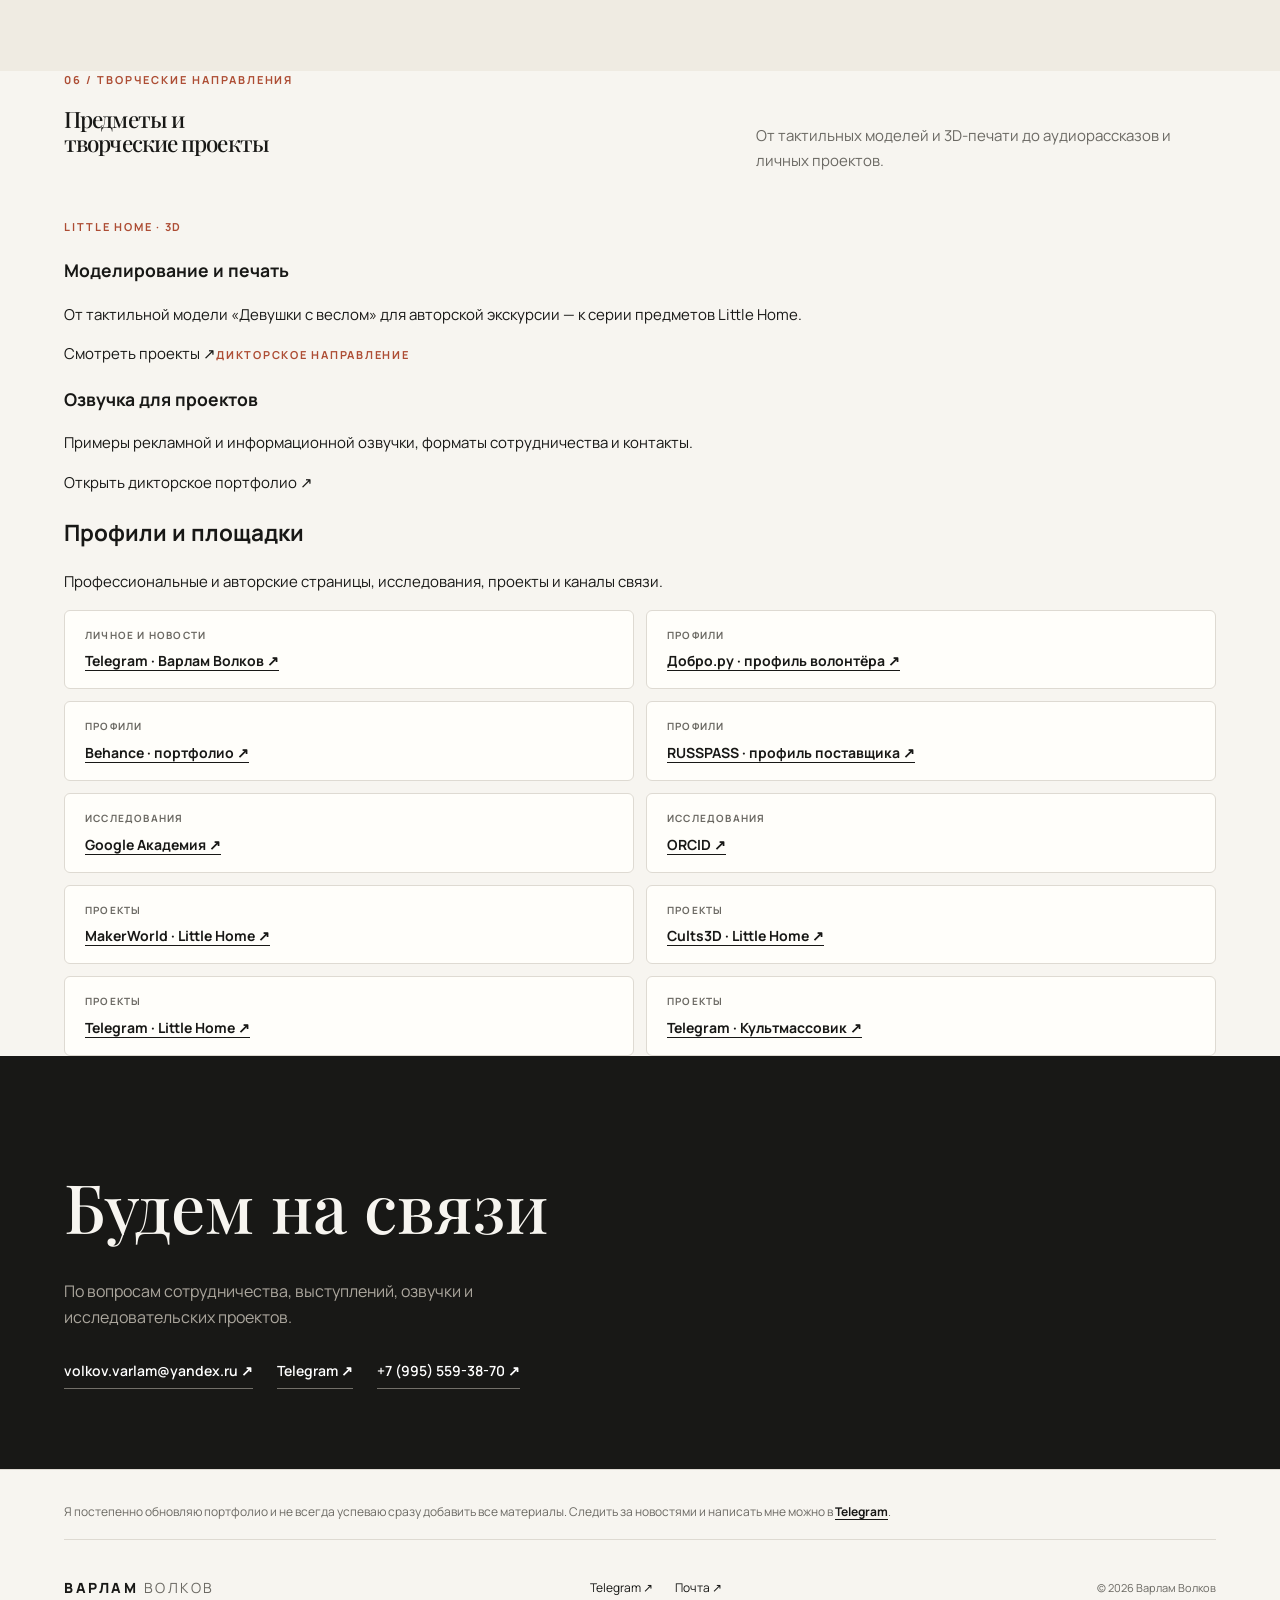
==== commit 8f6af377: "Redesign portfolio and voice landing pages for elegance, clarity and usability" ====
--- a/about.html
+++ b/about.html
@@ -7,7 +7,7 @@
 <meta name="theme-color" content="#f3f1ec">
 <link rel="preconnect" href="https://fonts.googleapis.com"><link rel="preconnect" href="https://fonts.gstatic.com" crossorigin>
 <link href="https://fonts.googleapis.com/css2?family=Manrope:wght@400;500;600;700;800&family=Playfair+Display:wght@500;600&display=swap" rel="stylesheet">
-<link rel="stylesheet" href="assets/css/style.css?v=20261118-1">
+<link rel="stylesheet" href="assets/css/style.css?v=20261122-2">
 </head><body>
 <a class="skip-link" href="#main-content">Перейти к содержимому</a>
 <header class="site-header">
@@ -40,5 +40,5 @@
 </main>
 
 <footer class="site-footer"><p class="update-note">Я постепенно обновляю портфолио и не всегда успеваю сразу добавить все материалы. Следить за новостями и написать мне можно в <a href="https://t.me/iamVarlam" target="_blank" rel="noreferrer">Telegram</a>.</p><a class="brand" href="index.html">ВАРЛАМ <span>ВОЛКОВ</span></a><div class="footer-links"><a href="https://t.me/iamVarlam" target="_blank" rel="noreferrer">Telegram ↗</a><a href="mailto:volkov.varlam@yandex.ru">Почта ↗</a></div><small>© <span data-year></span> Варлам Волков</small></footer>
-<script src="assets/js/main.js?v=20261118-1"></script>
+<script src="assets/js/main.js?v=20261122-2"></script>
 </body></html>
--- a/assets/css/style.css
+++ b/assets/css/style.css
@@ -1,108 +1,1425 @@
-
-:root{--paper:#f3f1ec;--ink:#171715;--muted:#77756f;--line:#d9d6cf;--accent:#a34e36;--white:#fffefa;--serif:"Playfair Display",Georgia,serif;--sans:"Manrope",Arial,sans-serif}
-*{box-sizing:border-box}html{scroll-behavior:smooth}body{margin:0;background:var(--paper);color:var(--ink);font-family:var(--sans);font-size:15px;line-height:1.65}a{color:inherit;text-decoration:none}button{font:inherit}.site-header{height:82px;padding:0 6vw;display:flex;align-items:center;justify-content:space-between;border-bottom:1px solid var(--line);position:relative;z-index:10;background:rgba(243,241,236,.94)}.brand{font-size:13px;letter-spacing:.19em;font-weight:800;white-space:nowrap}.brand span{font-weight:400}.main-nav{display:flex;align-items:center;gap:34px;font-size:12px}.main-nav a{transition:color .2s}.main-nav a:hover,.main-nav a.active{color:var(--accent)}.nav-contact{border:1px solid var(--ink);padding:10px 15px}.nav-contact span{padding-left:12px}.menu-toggle{display:none;background:none;border:0;padding:10px}.menu-toggle i{display:block;width:24px;height:1px;background:var(--ink);margin:6px}
-.container{width:min(1160px,88vw);margin:auto}.eyebrow{font-size:10px;letter-spacing:.2em;text-transform:uppercase;color:var(--accent);font-weight:700}.display{font-family:var(--serif);font-weight:500;letter-spacing:-.045em;line-height:1.04}.hero{min-height:680px;display:grid;grid-template-columns:1.05fr .95fr;align-items:center;gap:5vw;padding:74px 0 90px}.hero h1{font-size:clamp(58px,8vw,112px);margin:22px 0 24px}.hero-copy{max-width:560px;color:#5f5d57;font-size:17px;line-height:1.8}.hero-actions{display:flex;gap:12px;margin-top:34px;flex-wrap:wrap}.button{display:inline-flex;align-items:center;gap:24px;padding:14px 19px;border:1px solid var(--ink);font-size:11px;letter-spacing:.08em;text-transform:uppercase;transition:.2s}.button.dark{background:var(--ink);color:var(--paper)}.button:hover{background:var(--accent);border-color:var(--accent);color:white}.hero-image{position:relative;min-height:520px}.hero-image img{width:100%;height:520px;object-fit:cover;display:block;filter:saturate(.72)}.image-note{position:absolute;right:-18px;bottom:24px;background:var(--paper);padding:16px 20px;font-size:10px;letter-spacing:.12em;text-transform:uppercase}
-.section{padding:90px 0;border-top:1px solid var(--line)}.section-head{display:flex;justify-content:space-between;align-items:end;gap:30px;margin-bottom:38px}.section h2{font-size:clamp(38px,5vw,64px);margin:10px 0 0}.section-intro{max-width:430px;color:var(--muted);font-size:14px}.cards{display:grid;grid-template-columns:repeat(3,1fr);gap:14px}.card{border:1px solid var(--line);padding:27px;min-height:220px;display:flex;flex-direction:column;justify-content:space-between;transition:.25s}.card:hover{background:var(--white);transform:translateY(-3px)}.card-num{font-size:10px;color:var(--accent);letter-spacing:.15em}.card h3{font-family:var(--serif);font-size:29px;font-weight:500;margin:30px 0 8px}.card p{font-size:13px;color:var(--muted);margin:0}.arrow{font-size:22px;align-self:flex-end}
-.page-hero{padding:92px 0 65px;border-bottom:1px solid var(--line)}.page-hero h1{font-size:clamp(54px,8vw,94px);margin:15px 0 22px}.page-lead{max-width:720px;font-size:17px;color:#66635d;line-height:1.8}.content-section{padding:60px 0 95px}.content-section h2{font:500 38px var(--serif);margin:0 0 25px}.audio-list{display:grid;gap:12px}.audio-card{background:var(--white);border:1px solid var(--line);padding:23px 25px;display:grid;grid-template-columns:1fr minmax(220px, .8fr);gap:28px;align-items:center}.audio-meta small,.meta{font-size:10px;letter-spacing:.14em;text-transform:uppercase;color:var(--accent)}.audio-card h3{font:500 25px var(--serif);margin:5px 0}.audio-card p{margin:0;color:var(--muted);font-size:12px}.audio-card audio{width:100%;height:40px}.note{padding:18px 20px;background:#e9e5dc;color:#666158;font-size:12px;margin-top:22px}
-.media-grid{display:grid;grid-template-columns:repeat(2,1fr);gap:14px}.media-item{border-top:1px solid var(--ink);padding:20px 0 28px}.media-item h3{font:500 27px var(--serif);margin:10px 0}.media-item p{font-size:13px;color:var(--muted);max-width:540px}.media-item .meta{display:flex;gap:15px;flex-wrap:wrap}
-.paper-list{border-top:1px solid var(--ink)}.paper{padding:24px 0;border-bottom:1px solid var(--line);display:grid;grid-template-columns:90px 1fr;gap:25px}.paper-year{font-size:12px;color:var(--accent);letter-spacing:.12em}.paper h3{font:500 24px var(--serif);margin:0 0 8px}.paper p{margin:4px 0;color:var(--muted);font-size:13px}.paper a{font-size:11px;text-decoration:underline;text-underline-offset:4px}
-.about-grid{display:grid;grid-template-columns:.8fr 1.2fr;gap:7vw;align-items:start}.about-photo img{width:100%;display:block;filter:grayscale(1)}.about-text p{color:#5f5d57}.fact-list{border-top:1px solid var(--line);margin-top:32px}.fact{display:grid;grid-template-columns:140px 1fr;padding:14px 0;border-bottom:1px solid var(--line);font-size:13px}.fact span:first-child{color:var(--muted)}
-.contact-band{background:var(--ink);color:var(--paper);padding:65px 0}.contact-band h2{font:500 clamp(38px,5vw,64px) var(--serif);margin:0 0 18px}.contact-band p{color:#aaa69d}.contact-actions{display:flex;gap:24px;flex-wrap:wrap;margin-top:28px}.contact-actions a{border-bottom:1px solid #827f78;padding-bottom:6px}
-.site-footer{padding:28px 6vw;display:flex;flex-wrap:wrap;align-items:center;justify-content:space-between;gap:20px;border-top:1px solid var(--line)}.footer-links{display:flex;gap:22px;font-size:11px}.site-footer small{font-size:10px;color:var(--muted)}
-@media(max-width:800px){.site-header{height:70px;padding:0 6vw}.menu-toggle{display:block}.main-nav{display:none;position:absolute;top:69px;left:0;right:0;background:var(--paper);padding:24px 6vw 30px;border-bottom:1px solid var(--line);flex-direction:column;align-items:flex-start;gap:20px}.main-nav.open{display:flex}.hero{grid-template-columns:1fr;padding:55px 0 65px;gap:35px}.hero h1{font-size:clamp(58px,15vw,90px)}.hero-image{min-height:0}.hero-image img{height:390px}.image-note{right:0}.section{padding:65px 0}.section-head{display:block}.section-intro{margin-top:18px}.cards{grid-template-columns:1fr}.card{min-height:180px}.audio-card{grid-template-columns:1fr;gap:14px}.media-grid{grid-template-columns:1fr}.about-grid{grid-template-columns:1fr}.about-photo{max-width:380px}.page-hero{padding:65px 0 45px}.content-section{padding:45px 0 70px}.paper{grid-template-columns:55px 1fr;gap:15px}.site-footer{flex-wrap:wrap}.site-footer small{width:100%}}
-
-.media-link{margin-top:12px;background:#1e1c19;color:#fff!important;font-weight:700;letter-spacing:.04em;text-transform:none;font-size:12px}.media-link:focus-visible{outline:3px solid #a84e32;outline-offset:3px}.media-item .media-link:hover{color:#fff!important}
-
-.project-story{padding-top:60px;padding-bottom:75px}.project-kicker{font-size:10px;letter-spacing:.16em;text-transform:uppercase;color:var(--accent);font-weight:700}.project-story h2{font:500 clamp(38px,5vw,58px) var(--serif);max-width:780px;margin:12px 0 22px}.project-prose{max-width:760px}.project-prose p{color:#5f5d57;font-size:15px;line-height:1.9;margin:0 0 16px}.project-links{margin-top:28px}.project-divider{border-top:1px solid var(--line)}
-.section-soft{background:#e8edf4}.project-grid{display:grid;grid-template-columns:repeat(2,minmax(0,1fr));gap:18px}.project-card{background:var(--white);border:1px solid var(--line);display:flex;flex-direction:column;min-width:0}.project-image{display:block;overflow:hidden;background:#e7e6e2;aspect-ratio:1.45}.project-image img{width:100%;height:100%;object-fit:cover;display:block;transition:transform .35s}.project-image:hover img{transform:scale(1.035)}.project-card-body{padding:26px;display:flex;flex-direction:column;align-items:flex-start;flex:1}.project-card h3{font:500 30px var(--serif);margin:8px 0}.project-card p{color:var(--muted);font-size:13px;max-width:520px;margin:0 0 18px}.project-links{display:flex;gap:9px;flex-wrap:wrap;margin-top:auto;padding-top:8px}.project-links .button{font-size:10px;letter-spacing:.02em;text-transform:none;gap:8px;padding:12px 14px}.project-card-story{background:#dfe7fa;justify-content:center}.project-card-story .project-card-body{padding:34px}.text-link,.detail-link a{font-size:12px;font-weight:700;text-decoration:underline;text-decoration-thickness:1px;text-underline-offset:5px}.text-link{margin-top:6px}.project-platforms{margin:28px 0;font-size:13px;color:var(--muted)}.project-platforms a{color:var(--ink);font-weight:700;text-decoration:underline;text-underline-offset:4px}.project-platforms span{padding:0 10px}.behance-preview{display:block;position:relative;margin:38px 0 18px;overflow:hidden;background:#e8e5dd}.behance-preview img{display:block;width:100%;max-height:560px;object-fit:cover;object-position:center 40%}.behance-preview span{display:block;padding:15px 18px;background:var(--white);font-size:12px;font-weight:700}.social-projects{display:flex;gap:24px;font-size:12px;font-weight:700}.social-projects a{text-decoration:underline;text-underline-offset:4px}.journal-intro{border-top:1px solid var(--line);margin-top:60px;padding-top:38px}.journal-intro h3{font:500 40px var(--serif);margin:8px 0}.journal-intro p{color:var(--muted);max-width:650px}.detail-link{margin:22px 0 0;text-align:right}.media-video{display:block;width:100%;aspect-ratio:16/9;background:#191817;object-fit:contain;margin:14px 0}.media-item{padding:24px;background:var(--white);border:1px solid var(--line);display:flex;flex-direction:column;align-items:flex-start}.media-item h3{margin:10px 0 4px}.media-item p{margin:4px 0 14px}.media-item .media-video{margin-top:auto}.media-item .media-link{margin-top:12px}.media-grid .media-item .media-link{min-height:45px;display:inline-flex;align-items:center}@media(max-width:800px){.project-grid{grid-template-columns:1fr}.project-links .button{flex:1;justify-content:center}.project-card h3{font-size:26px}.behance-preview img{max-height:360px}.detail-link{text-align:left}.journal-intro{margin-top:45px}.media-item{padding:19px}.project-card-story .project-card-body{padding:28px}}
-.model-demo{margin:24px 0 0}.model-demo video{display:block;width:min(100%,800px);aspect-ratio:16/9;object-fit:contain;background:#191817}.model-demo figcaption{font-size:11px;color:var(--muted);padding-top:8px}
-.model-still{margin:26px 0 0;width:min(100%,800px)}.model-still img{display:block;width:100%;height:auto;background:#34343b}.model-still figcaption{font-size:11px;color:var(--muted);padding-top:8px}
-.platform-thumbs{display:grid;grid-template-columns:repeat(2,minmax(0,1fr));gap:1px;background:var(--line);aspect-ratio:1.45;overflow:hidden}.platform-thumbs a{display:block;position:relative;min-width:0;overflow:hidden;background:#e6e6e4}.platform-thumbs img{display:block;width:100%;height:100%;object-fit:cover;transition:transform .35s}.platform-thumbs a:hover img{transform:scale(1.04)}.platform-thumbs span{position:absolute;left:12px;bottom:12px;background:rgba(23,23,21,.86);color:#fffefa;padding:6px 9px;font-size:9px;letter-spacing:.08em;text-transform:uppercase}
-
-/* Narrative project journey */
-.project-journey{max-width:980px;margin:0 auto}.journey-chapter{padding:34px 0 48px;border-bottom:1px solid var(--line)}.journey-chapter h3{font:500 clamp(30px,4vw,46px) var(--serif);margin:8px 0 14px}.journey-chapter>p,.journey-chapter .project-prose{max-width:790px;color:#5f5d57;line-height:1.9}.journey-origin{padding-top:48px}.story-gallery{display:grid;grid-template-columns:1fr 1fr;gap:16px;margin-top:28px}.story-gallery figure{margin:0;background:var(--white);border:1px solid var(--line)}.story-gallery img{display:block;width:100%;height:430px;object-fit:cover;background:#34343b}.story-gallery figure:nth-child(2) img{object-fit:contain}.story-gallery figcaption{padding:11px 14px;color:var(--muted);font-size:11px}.journey-next{padding:34px 0 14px}.journey-next p{max-width:700px;color:#5f5d57}.journey-models{margin-top:10px}.project-followup{font-size:13px;color:var(--muted);margin:22px 0 0}.project-followup a{font-weight:700;text-decoration:underline;text-underline-offset:4px}.project-journey-page>.journey-chapter{margin-bottom:18px}.project-journey-page>.project-card{max-width:700px}.project-journey-page>.journey-next{padding-top:22px}.project-journey-page .project-platforms{margin-top:32px}
-@media(max-width:800px){.story-gallery{grid-template-columns:1fr}.story-gallery img{height:auto;max-height:500px;object-fit:cover}.story-gallery figure:nth-child(2) img{object-fit:contain;aspect-ratio:1/1}.journey-chapter{padding:26px 0 34px}.journey-origin{padding-top:34px}}
-.site-footer .update-note{order:4;width:100%;margin:0;padding-top:16px;border-top:1px solid var(--line);color:var(--muted);font-size:11px;line-height:1.7}.site-footer .update-note a{color:var(--ink);font-weight:700;text-decoration:underline;text-underline-offset:3px}.copy-citation{margin-top:10px;border:1px solid var(--ink);background:transparent;padding:11px 14px;font:600 11px Manrope,sans-serif;cursor:pointer}.copy-citation:hover{background:var(--ink);color:var(--paper)}.evidence-gallery{display:grid;grid-template-columns:repeat(2,minmax(0,1fr));gap:14px;margin:22px 0}.evidence-gallery figure{margin:0;background:var(--white);border:1px solid var(--line)}.evidence-gallery img{display:block;width:100%;height:340px;object-fit:cover}.evidence-gallery figcaption{padding:11px 14px;color:var(--muted);font-size:11px}.impact-grid{display:grid;grid-template-columns:repeat(2,minmax(0,1fr));gap:16px}.impact-card{background:var(--white);border:1px solid var(--line);padding:24px;min-width:0}.impact-card h3{font:500 26px var(--serif);margin:8px 0}.impact-card p{font-size:13px;line-height:1.75;color:var(--muted)}.impact-card img{display:block;width:100%;height:300px;object-fit:cover;margin:14px 0}.impact-card .meta{font-size:10px;text-transform:uppercase;letter-spacing:.12em;color:var(--accent)}.impact-links{display:flex;gap:14px;flex-wrap:wrap;margin-top:12px;font-size:11px;font-weight:700}.impact-links a{text-decoration:underline;text-underline-offset:4px}@media(max-width:800px){.impact-grid,.evidence-gallery{grid-template-columns:1fr}.impact-card img,.evidence-gallery img{height:auto;max-height:430px;object-fit:cover}.site-footer .update-note{order:4}}
-.project-journey{display:flex;flex-direction:column}.project-journey>.journey-chapter:first-child{order:3}.project-journey>.journey-origin{order:2}.project-journey>.journey-models{order:1}.journey-models>.project-card:nth-child(1){order:2}.journey-models>.project-card:nth-child(2){order:1}.project-journey>.project-platforms{order:4}.project-journey>.project-followup{order:5}.project-journey-page{display:flex;flex-direction:column}.project-journey-page>.section-head{order:0}.project-journey-page>.story-plumbob{order:1}.project-journey-page>.story-alice{order:2}.project-journey-page>.story-oar{order:3}.project-journey-page>.story-candles{order:4}.project-journey-page>.project-platforms{order:5}.project-journey-page>.social-projects{order:6}
-
-/* Shared content catalogue */
-.profile-links{display:grid;grid-template-columns:repeat(2,minmax(0,1fr));gap:10px}.profile-card{display:flex;flex-direction:column;gap:5px;padding:16px 18px;background:var(--white);border:1px solid var(--line)}.profile-card span{font-size:9px;letter-spacing:.12em;text-transform:uppercase;color:var(--muted)}.profile-link{font-weight:700;font-size:13px;text-decoration:underline;text-underline-offset:4px}.timeline-list{display:grid;grid-template-columns:repeat(2,minmax(0,1fr));gap:14px}.timeline-list .media-item{min-width:0}.media-item img{display:block;width:100%;max-height:340px;object-fit:cover;margin:14px 0}.media-item audio{width:100%;margin:12px 0}.media-item .copy-citation{max-width:100%;text-align:left}.paper .copy-citation{display:block}.home-papers{margin-top:32px}.home-papers .paper{grid-template-columns:70px minmax(0,1fr);gap:16px}.project-catalog{margin-top:32px}.project-catalog:empty{display:none}.impact-card audio{width:100%}.impact-card .copy-citation{max-width:100%;text-align:left}
-@media(max-width:800px){.profile-links,.timeline-list{grid-template-columns:1fr}.home-papers .paper{grid-template-columns:52px minmax(0,1fr);gap:12px}.profile-card{padding:14px}}
-.copy-citation{display:block;width:100%;text-align:left;line-height:1.7;overflow-wrap:anywhere;margin:14px 0 0;padding:14px 16px;background:#f3f1ec;border-color:#d2cec5}.copy-citation:hover{background:#e9e5dc;color:var(--ink)}.citation-text{display:block;font-size:12px;font-weight:500;color:#3e3c37}.citation-feedback{display:block;margin-top:9px;color:var(--accent);font-size:10px;font-weight:800;letter-spacing:.04em;text-transform:uppercase}
-
-/* One-page portfolio refinements */
-.site-header{position:sticky;top:0;backdrop-filter:blur(14px);-webkit-backdrop-filter:blur(14px)}
-.main-nav{gap:clamp(13px,1.35vw,22px)}
-main section[id]{scroll-margin-top:96px}
-.hero-meta{margin-top:25px;color:var(--muted);font-size:11px;letter-spacing:.04em}
-.profile-summary{display:grid;grid-template-columns:1fr 1fr;gap:34px;max-width:940px;margin:0 0 30px}
-.profile-summary p{margin:0;color:#5f5d57;line-height:1.9}
-.subsection-title{font:500 26px var(--serif);margin:36px 0 16px}
-.media-subhead{margin-top:58px}
-.video-disclosure{width:100%;margin:12px 0 0;border-top:1px solid var(--line);padding-top:12px}
-.video-disclosure summary{cursor:pointer;font-size:11px;font-weight:700;list-style:none}
-.video-disclosure summary::after{content:'＋';padding-left:9px;color:var(--accent)}
-.video-disclosure[open] summary::after{content:'−'}
-.video-disclosure .media-video{margin:13px 0 0}
-.research-profiles{display:flex;gap:24px;flex-wrap:wrap;margin-top:28px;font-size:12px;font-weight:700}
-.research-profiles a{text-decoration:underline;text-underline-offset:4px}
-@media(max-width:1000px){.main-nav{gap:12px;font-size:10px}.site-header{padding:0 4vw}.brand{font-size:11px}}
-@media(max-width:800px){.site-header{padding:0 6vw}.main-nav{gap:20px;font-size:12px}.profile-summary{grid-template-columns:1fr;gap:15px}.hero-meta{margin-top:18px}}
-@media(prefers-reduced-motion:reduce){html{scroll-behavior:auto}*,*::before,*::after{transition-duration:.01ms!important;animation-duration:.01ms!important;animation-iteration-count:1!important}}
-.skip-link{position:fixed;z-index:30;top:10px;left:10px;padding:10px 14px;background:var(--ink);color:var(--white);transform:translateY(-160%);transition:transform .2s}
-.skip-link:focus{transform:translateY(0)}
-a:focus-visible,button:focus-visible,summary:focus-visible{outline:2px solid var(--accent);outline-offset:4px}
-
-/* Voice portfolio, service offer and lightweight episode carousel */
-.hero-image img{object-position:50% 50%;filter:none}
-.voice-feature{display:grid;grid-template-columns:minmax(0,1.1fr) minmax(280px,.75fr);gap:clamp(28px,5vw,68px);align-items:center;margin-bottom:38px}
-.voice-feature-copy h2{font-size:clamp(38px,5vw,64px);margin:10px 0 0}
-.voice-feature-copy .section-intro{max-width:550px;margin:18px 0 0}
-.voice-section-photo{margin:0;overflow:hidden;background:#e4e1da;aspect-ratio:1.15}
-.voice-section-photo img{display:block;width:100%;height:100%;object-fit:cover;object-position:center 42%}
-.voice-offer{padding:clamp(24px,4vw,44px);border:1px solid var(--line);background:var(--white)}
-.voice-offer h3,.voice-offer h2{font:500 clamp(30px,4.2vw,48px)/1.15 var(--serif);margin:10px 0 20px;max-width:820px}
-.voice-offer p{max-width:820px;color:#5f5d57;line-height:1.8;margin:0 0 12px}
-.voice-offer-actions{display:flex;gap:11px;flex-wrap:wrap;margin-top:24px}
-.voice-page-hero{display:grid;grid-template-columns:minmax(0,1.05fr) minmax(300px,.8fr);gap:clamp(32px,6vw,84px);align-items:center}
-.voice-page-copy h1{font-size:clamp(54px,7vw,88px)}
-.voice-page-photo{margin:0;overflow:hidden;background:#e4e1da;aspect-ratio:1.12}
-.voice-page-photo img{display:block;width:100%;height:100%;object-fit:cover;object-position:center 43%}
-.voice-offer-section{padding-top:0}
-.audio-carousel{max-width:920px;margin-top:28px}
-.audio-carousel-viewport{overflow:hidden;touch-action:pan-y}
-.audio-carousel-track{display:flex;gap:0;transition:transform .42s ease;will-change:transform}
-.audio-carousel-slide{flex:0 0 100%;min-width:0}
-.audio-carousel-controls{display:flex;align-items:center;justify-content:center;gap:18px;margin-top:18px}
-.carousel-arrow{width:42px;height:42px;border:1px solid var(--line);background:var(--white);color:var(--ink);cursor:pointer;transition:background .2s,color .2s,border-color .2s}
-.carousel-arrow:hover:not(:disabled){background:var(--ink);border-color:var(--ink);color:var(--paper)}
-.carousel-arrow:disabled{opacity:.45;cursor:default}
-.carousel-counter{min-width:60px;font-size:11px;font-variant-numeric:tabular-nums;letter-spacing:.12em;color:var(--muted);text-align:center}
-.carousel-dots{display:flex;align-items:center;justify-content:center;gap:8px}
-.carousel-dot{width:8px;height:8px;border:0;border-radius:50%;padding:0;background:#c9c5bc;cursor:pointer;transition:transform .2s,background .2s}
-.carousel-dot.active{background:var(--accent);transform:scale(1.2)}
-.audio-card.has-cover{grid-template-columns:130px minmax(0,1fr) minmax(220px,.8fr)}
-.audio-cover{display:block;width:130px;aspect-ratio:1;object-fit:cover;background:#e4e1da}
-.creative-links{display:grid;grid-template-columns:repeat(2,minmax(0,1fr));gap:14px}
-.creative-link-card{display:flex;flex-direction:column;align-items:flex-start;min-height:240px;padding:26px;background:var(--white);border:1px solid var(--line);transition:background .2s,transform .2s}
-.creative-link-card:hover{background:#fff;transform:translateY(-2px)}
-.creative-link-card h3{font:500 27px var(--serif);margin:10px 0}
-.creative-link-card p{max-width:540px;margin:0 0 20px;color:var(--muted);font-size:13px;line-height:1.75}
-.creative-link-card .text-link{margin-top:auto}
-.profile-directory{padding-top:20px}
-@media(max-width:800px){
- .voice-feature,.voice-page-hero{grid-template-columns:1fr;gap:24px}
- .voice-section-photo,.voice-page-photo{width:100%;aspect-ratio:1.18;max-height:400px}
- .voice-page-photo{grid-row:2}
- .voice-offer-actions .button{flex:1;justify-content:center}
- .audio-carousel-controls{gap:12px}
- .creative-links{grid-template-columns:1fr}
- .creative-link-card{min-height:0}
-}
-@media(prefers-reduced-motion:reduce){.audio-carousel-track{transition:none}}
-@media(max-width:800px){.audio-card.has-cover{grid-template-columns:1fr}.audio-cover{width:min(100%,240px)}}
-
-/* Education and professional development */
-.education-columns{display:grid;grid-template-columns:1fr 1fr;gap:32px;align-items:start}.education-list{display:grid;gap:10px}.education-card{padding:20px 22px;background:var(--white);border:1px solid var(--line)}.education-year{margin-bottom:8px;color:var(--accent);font-size:10px;font-weight:700;letter-spacing:.1em;text-transform:uppercase}.education-card h4{font:500 20px/1.3 var(--serif);margin:0 0 8px}.education-card p{margin:0;color:var(--muted);font-size:12px;line-height:1.7}.education-honor{display:inline-block;margin-top:12px;padding:6px 9px;background:#e7eee8;color:#37523d;font-size:10px;font-weight:700;letter-spacing:.04em}.education-subhead{margin-top:34px}.competency-list{padding:0;margin:0;list-style:none;display:grid;gap:9px}.competency-list li{padding:13px 15px;border:1px solid var(--line);background:var(--white);font-size:12px;line-height:1.6;color:#4c4944}@media(max-width:800px){.education-columns{grid-template-columns:1fr;gap:18px}.education-card{padding:18px}.education-card h4{font-size:19px}}
-.education-certificates{margin:18px 0 0}.education-certificates .button{font-size:10px;letter-spacing:.04em;text-transform:none;gap:8px;padding:11px 14px}.impact-card img.image-contain{height:auto;max-height:430px;aspect-ratio:1/1;object-fit:contain;background:#eeece7}
-.interest-teaser{background:#e8ece8}.interest-teaser-inner{display:flex;justify-content:space-between;align-items:center;gap:38px}.interest-teaser h2{font-size:clamp(36px,4.7vw,54px);margin:12px 0}.interest-teaser p{margin:0;color:#62635d;font-size:14px}.interest-teaser .button{flex-shrink:0}@media(max-width:800px){.interest-teaser-inner{align-items:flex-start;flex-direction:column;gap:24px}.interest-teaser .button{width:100%;justify-content:space-between}}
+/* ===================================================
+   Varlam Volkov — Main Portfolio Stylesheet
+   =================================================== */
+
+:root {
+  --paper: #f7f5f0;
+  --paper-soft: #efebe2;
+  --ink: #181816;
+  --ink-light: #383733;
+  --muted: #6b6963;
+  --line: #dedad2;
+  --line-strong: #c8c3b8;
+  --accent: #ad4d34;
+  --accent-hover: #c75a3e;
+  --accent-light: #e4a184;
+  --accent-glow: rgba(173, 77, 52, 0.2);
+  --white: #fffefa;
+  --serif: "Playfair Display", Georgia, serif;
+  --sans: "Manrope", Arial, sans-serif;
+}
+
+* {
+  box-sizing: border-box;
+}
+
+html {
+  scroll-behavior: smooth;
+}
+
+body {
+  margin: 0;
+  background: var(--paper);
+  color: var(--ink);
+  font-family: var(--sans);
+  font-size: 15px;
+  line-height: 1.65;
+  -webkit-font-smoothing: antialiased;
+}
+
+a {
+  color: inherit;
+  text-decoration: none;
+}
+
+button {
+  font: inherit;
+}
+
+/* Accessibility */
+.skip-link {
+  position: fixed;
+  z-index: 1000;
+  top: 10px;
+  left: 10px;
+  padding: 10px 18px;
+  background: var(--ink);
+  color: var(--white);
+  border-radius: 4px;
+  transform: translateY(-160%);
+  transition: transform 0.2s;
+  font-weight: 700;
+  font-size: 12px;
+}
+.skip-link:focus {
+  transform: translateY(0);
+}
+a:focus-visible,
+button:focus-visible,
+summary:focus-visible {
+  outline: 2px solid var(--accent);
+  outline-offset: 4px;
+}
+
+/* Header */
+.site-header {
+  height: 82px;
+  padding: 0 clamp(20px, 5vw, 64px);
+  display: flex;
+  align-items: center;
+  justify-content: space-between;
+  border-bottom: 1px solid var(--line);
+  position: sticky;
+  top: 0;
+  z-index: 100;
+  background: rgba(247, 245, 240, 0.92);
+  backdrop-filter: blur(14px);
+  -webkit-backdrop-filter: blur(14px);
+}
+
+.brand {
+  font-size: 14px;
+  letter-spacing: 0.18em;
+  font-weight: 800;
+  white-space: nowrap;
+}
+.brand span {
+  font-weight: 400;
+  color: var(--muted);
+}
+
+.main-nav {
+  display: flex;
+  align-items: center;
+  gap: clamp(14px, 2vw, 28px);
+  font-size: 13px;
+  font-weight: 600;
+}
+.main-nav a {
+  transition: color 0.2s;
+  white-space: nowrap;
+}
+.main-nav a:hover,
+.main-nav a.active {
+  color: var(--accent);
+}
+
+.nav-voice-highlight {
+  display: inline-flex;
+  align-items: center;
+  gap: 6px;
+  padding: 6px 14px;
+  background: rgba(173, 77, 52, 0.08);
+  border: 1px solid rgba(173, 77, 52, 0.35);
+  border-radius: 20px;
+  color: var(--accent) !important;
+  font-weight: 700;
+  transition: all 0.2s ease;
+}
+.nav-voice-highlight:hover {
+  background: var(--accent);
+  color: #fff !important;
+}
+
+.nav-contact {
+  border: 1px solid var(--ink);
+  padding: 8px 16px;
+  border-radius: 4px;
+  transition: all 0.2s;
+}
+.nav-contact:hover {
+  background: var(--ink);
+  color: var(--white);
+}
+
+.menu-toggle {
+  display: none;
+  background: none;
+  border: 0;
+  padding: 10px;
+  cursor: pointer;
+}
+.menu-toggle i {
+  display: block;
+  width: 24px;
+  height: 2px;
+  background: var(--ink);
+  margin: 5px 0;
+  transition: transform 0.2s, opacity 0.2s;
+}
+
+/* Layout */
+.container {
+  width: min(1160px, 90vw);
+  margin: auto;
+}
+
+.eyebrow {
+  font-size: 11px;
+  letter-spacing: 0.18em;
+  text-transform: uppercase;
+  color: var(--accent);
+  font-weight: 700;
+}
+
+.display {
+  font-family: var(--serif);
+  font-weight: 500;
+  letter-spacing: -0.04em;
+  line-height: 1.05;
+}
+
+.accent-dot {
+  color: var(--accent);
+}
+
+/* Hero Section */
+.hero {
+  min-height: 640px;
+  display: grid;
+  grid-template-columns: 1.15fr 0.85fr;
+  align-items: center;
+  gap: clamp(36px, 5vw, 72px);
+  padding: 60px 0 80px;
+}
+.hero h1 {
+  font-size: clamp(54px, 7vw, 100px);
+  margin: 20px 0 22px;
+  color: var(--ink);
+}
+.hero-copy {
+  max-width: 580px;
+  color: var(--ink-light);
+  font-size: 17px;
+  line-height: 1.75;
+  margin: 0;
+}
+.hero-actions {
+  display: flex;
+  gap: 12px;
+  margin-top: 32px;
+  flex-wrap: wrap;
+}
+
+.button {
+  display: inline-flex;
+  align-items: center;
+  gap: 14px;
+  padding: 13px 22px;
+  border: 1px solid var(--ink);
+  font-size: 11px;
+  font-weight: 700;
+  letter-spacing: 0.08em;
+  text-transform: uppercase;
+  border-radius: 4px;
+  transition: all 0.2s ease;
+  cursor: pointer;
+}
+.button.dark {
+  background: var(--ink);
+  color: var(--white);
+}
+.button:hover {
+  background: var(--accent);
+  border-color: var(--accent);
+  color: #fff;
+  transform: translateY(-2px);
+  box-shadow: 0 4px 14px var(--accent-glow);
+}
+.button.voice-button-accent {
+  border-color: var(--accent);
+  background: rgba(173, 77, 52, 0.08);
+  color: var(--accent);
+}
+.button.voice-button-accent:hover {
+  background: var(--accent);
+  color: #fff;
+}
+
+/* Hero Metrics / Badges */
+.hero-metrics {
+  display: grid;
+  grid-template-columns: repeat(3, 1fr);
+  gap: 16px;
+  margin-top: 40px;
+  border-top: 1px solid var(--line);
+  padding-top: 24px;
+}
+.metric-item strong {
+  display: block;
+  font-size: 13px;
+  color: var(--ink);
+  margin-bottom: 2px;
+}
+.metric-item span {
+  font-size: 12px;
+  color: var(--muted);
+  line-height: 1.45;
+}
+
+.hero-image {
+  position: relative;
+  border-radius: 8px;
+  overflow: hidden;
+  border: 1px solid var(--line);
+  box-shadow: 0 16px 40px rgba(0, 0, 0, 0.08);
+  background: var(--white);
+}
+.hero-image img {
+  width: 100%;
+  height: 520px;
+  object-fit: cover;
+  object-position: center 25%;
+  display: block;
+  transition: transform 0.5s ease;
+}
+.hero-image:hover img {
+  transform: scale(1.02);
+}
+.image-note {
+  position: absolute;
+  right: 0;
+  bottom: 0;
+  background: rgba(247, 245, 240, 0.94);
+  backdrop-filter: blur(8px);
+  padding: 12px 18px;
+  font-size: 10px;
+  font-weight: 700;
+  letter-spacing: 0.12em;
+  text-transform: uppercase;
+  color: var(--muted);
+  border-top-left-radius: 6px;
+}
+
+/* Sections */
+.section {
+  padding: 96px 0;
+  border-top: 1px solid var(--line);
+}
+.section[id] {
+  scroll-margin-top: 96px;
+}
+.section-head {
+  display: flex;
+  justify-content: space-between;
+  align-items: flex-end;
+  gap: 36px;
+  margin-bottom: 40px;
+}
+.section h2 {
+  font-size: clamp(38px, 4.5vw, 62px);
+  margin: 10px 0 0;
+  color: var(--ink);
+}
+.section-intro {
+  max-width: 460px;
+  color: var(--muted);
+  font-size: 15px;
+  line-height: 1.7;
+  margin: 0;
+}
+.section-soft {
+  background: var(--paper-soft);
+}
+
+/* Profile Section */
+.profile-summary {
+  display: grid;
+  grid-template-columns: 1fr 1fr;
+  gap: 40px;
+  max-width: 1000px;
+  margin: 0 0 36px;
+}
+.profile-summary p {
+  margin: 0;
+  color: var(--ink-light);
+  font-size: 16px;
+  line-height: 1.85;
+}
+.profile-links {
+  display: grid;
+  grid-template-columns: repeat(2, minmax(0, 1fr));
+  gap: 12px;
+}
+.profile-card {
+  display: flex;
+  flex-direction: column;
+  gap: 6px;
+  padding: 16px 20px;
+  background: var(--white);
+  border: 1px solid var(--line);
+  border-radius: 6px;
+  transition: transform 0.2s, border-color 0.2s;
+}
+.profile-card:hover {
+  transform: translateY(-2px);
+  border-color: var(--accent);
+}
+.profile-card span {
+  font-size: 10px;
+  letter-spacing: 0.12em;
+  text-transform: uppercase;
+  color: var(--muted);
+  font-weight: 700;
+}
+.profile-link {
+  font-weight: 700;
+  font-size: 14px;
+  text-decoration: underline;
+  text-underline-offset: 4px;
+  color: var(--ink);
+}
+.profile-link:hover {
+  color: var(--accent);
+}
+
+/* ===================================================
+   4 Pillars Section
+   =================================================== */
+.section-pillars {
+  background: #f1ede5;
+}
+.pillars-grid {
+  display: grid;
+  grid-template-columns: repeat(4, 1fr);
+  gap: 18px;
+}
+.pillar-card {
+  background: var(--white);
+  border: 1px solid var(--line);
+  border-radius: 8px;
+  padding: 30px 24px;
+  display: flex;
+  flex-direction: column;
+  transition: transform 0.25s, box-shadow 0.25s, border-color 0.25s;
+}
+.pillar-card:hover {
+  transform: translateY(-4px);
+  border-color: var(--accent);
+  box-shadow: 0 12px 30px rgba(0, 0, 0, 0.06);
+}
+.pillar-icon {
+  font-size: 30px;
+  margin-bottom: 14px;
+  line-height: 1;
+}
+.pillar-num {
+  font-size: 10px;
+  font-weight: 800;
+  letter-spacing: 0.14em;
+  text-transform: uppercase;
+  color: var(--accent);
+}
+.pillar-card h3 {
+  font-family: var(--serif);
+  font-size: 22px;
+  font-weight: 500;
+  margin: 12px 0 10px;
+  color: var(--ink);
+  line-height: 1.25;
+}
+.pillar-card p {
+  font-size: 13px;
+  line-height: 1.7;
+  color: var(--muted);
+  margin: 0 0 20px;
+  flex-grow: 1;
+}
+.pillar-link {
+  font-size: 12px;
+  font-weight: 700;
+  color: var(--ink);
+  text-decoration: underline;
+  text-underline-offset: 4px;
+  transition: color 0.2s;
+}
+.pillar-link:hover {
+  color: var(--accent);
+}
+
+/* ===================================================
+   Dedicated Voice Spotlight Section
+   =================================================== */
+.voice-spotlight-section {
+  background: #0f1d22;
+  color: #edf2f0;
+  border-top: 1px solid #1c333b;
+  border-bottom: 1px solid #1c333b;
+  padding: 96px 0;
+}
+.voice-spotlight-inner {
+  display: grid;
+  grid-template-columns: 1.15fr 0.85fr;
+  gap: clamp(36px, 6vw, 84px);
+  align-items: center;
+}
+.voice-spotlight-copy h2 {
+  color: #fff;
+  font-size: clamp(38px, 5vw, 62px);
+  margin: 14px 0 18px;
+}
+.voice-spotlight-copy p {
+  color: #9ab0ac;
+  font-size: 16px;
+  line-height: 1.8;
+  margin: 0 0 26px;
+}
+
+.spotlight-features {
+  display: flex;
+  gap: 10px;
+  flex-wrap: wrap;
+  margin-bottom: 34px;
+}
+.spotlight-pill {
+  background: rgba(196, 123, 91, 0.14);
+  border: 1px solid rgba(196, 123, 91, 0.35);
+  color: var(--accent-light);
+  font-size: 11px;
+  font-weight: 700;
+  padding: 6px 14px;
+  border-radius: 20px;
+}
+
+.spotlight-actions {
+  display: flex;
+  gap: 14px;
+  flex-wrap: wrap;
+}
+.voice-cta-btn {
+  background: var(--accent) !important;
+  border-color: var(--accent) !important;
+  color: #fff !important;
+  box-shadow: 0 4px 16px var(--accent-glow);
+}
+.voice-cta-btn:hover {
+  background: var(--accent-hover) !important;
+}
+
+.voice-spotlight-card {
+  background: #15252b;
+  border: 1px solid #233c44;
+  border-radius: 8px;
+  overflow: hidden;
+  box-shadow: 0 16px 44px rgba(0, 0, 0, 0.5);
+}
+.spotlight-portrait img {
+  width: 100%;
+  height: 380px;
+  object-fit: cover;
+  object-position: center 30%;
+  display: block;
+}
+.spotlight-card-footer {
+  padding: 18px 22px;
+  display: flex;
+  justify-content: space-between;
+  align-items: center;
+  background: #0b1518;
+  border-top: 1px solid #1c333b;
+}
+.spotlight-card-footer strong {
+  display: block;
+  font-size: 14px;
+  letter-spacing: 0.12em;
+  color: #fff;
+}
+.spotlight-card-footer small {
+  color: #8da19e;
+  font-size: 11px;
+}
+.spotlight-card-footer a {
+  color: var(--accent-light);
+  font-size: 12px;
+  font-weight: 700;
+  text-decoration: underline;
+  text-underline-offset: 4px;
+}
+.spotlight-card-footer a:hover {
+  color: #fff;
+}
+
+/* ===================================================
+   Media & Video Library
+   =================================================== */
+.subsection-title {
+  font-family: var(--serif);
+  font-size: 26px;
+  font-weight: 500;
+  margin: 36px 0 18px;
+  color: var(--ink);
+}
+.media-subhead {
+  margin-top: 56px;
+}
+
+.media-grid {
+  display: grid;
+  grid-template-columns: repeat(2, 1fr);
+  gap: 18px;
+}
+.media-item {
+  padding: 26px;
+  background: var(--white);
+  border: 1px solid var(--line);
+  border-radius: 8px;
+  display: flex;
+  flex-direction: column;
+  align-items: flex-start;
+  transition: transform 0.2s, box-shadow 0.2s;
+}
+.media-item:hover {
+  transform: translateY(-2px);
+  box-shadow: 0 8px 24px rgba(0, 0, 0, 0.05);
+}
+.media-item .meta {
+  font-size: 11px;
+  letter-spacing: 0.12em;
+  text-transform: uppercase;
+  color: var(--accent);
+  font-weight: 700;
+  margin-bottom: 6px;
+}
+.media-item h3 {
+  font-family: var(--serif);
+  font-size: 24px;
+  font-weight: 500;
+  margin: 4px 0 8px;
+  line-height: 1.3;
+}
+.media-item p {
+  font-size: 14px;
+  color: var(--muted);
+  line-height: 1.65;
+  margin: 0 0 16px;
+}
+.media-item img {
+  display: block;
+  width: 100%;
+  max-height: 320px;
+  object-fit: cover;
+  border-radius: 4px;
+  margin: 12px 0 16px;
+}
+
+.video-disclosure {
+  width: 100%;
+  margin-top: 12px;
+  border-top: 1px solid var(--line);
+  padding-top: 14px;
+}
+.video-disclosure summary {
+  cursor: pointer;
+  font-size: 12px;
+  font-weight: 700;
+  list-style: none;
+  color: var(--ink);
+  transition: color 0.2s;
+}
+.video-disclosure summary:hover {
+  color: var(--accent);
+}
+.video-disclosure summary::after {
+  content: ' ＋';
+  color: var(--accent);
+  font-weight: 800;
+}
+.video-disclosure[open] summary::after {
+  content: ' −';
+}
+.media-video {
+  display: block;
+  width: 100%;
+  aspect-ratio: 16/9;
+  background: #111;
+  border-radius: 6px;
+  margin-top: 12px;
+}
+
+.impact-links {
+  display: flex;
+  gap: 16px;
+  flex-wrap: wrap;
+  margin-top: auto;
+  padding-top: 12px;
+  font-size: 12px;
+  font-weight: 700;
+}
+.impact-links a {
+  color: var(--ink);
+  text-decoration: underline;
+  text-underline-offset: 4px;
+  transition: color 0.2s;
+}
+.impact-links a:hover {
+  color: var(--accent);
+}
+
+/* ===================================================
+   Custom Sleek Audio Player (Global Theme)
+   =================================================== */
+.custom-audio-player {
+  width: 100%;
+  background: var(--paper-soft);
+  border: 1px solid var(--line);
+  border-radius: 6px;
+  padding: 12px 16px;
+  display: flex;
+  align-items: center;
+  gap: 14px;
+  margin: 12px 0;
+}
+
+.player-toggle-btn {
+  width: 40px;
+  height: 40px;
+  border-radius: 50%;
+  border: none;
+  background: var(--ink);
+  color: #fff;
+  display: flex;
+  align-items: center;
+  justify-content: center;
+  cursor: pointer;
+  flex-shrink: 0;
+  transition: all 0.2s ease;
+}
+.player-toggle-btn:hover {
+  background: var(--accent);
+  transform: scale(1.05);
+}
+.player-toggle-btn .icon-pause {
+  display: none;
+}
+.custom-audio-player.is-playing .player-toggle-btn .icon-play {
+  display: none;
+}
+.custom-audio-player.is-playing .player-toggle-btn .icon-pause {
+  display: block;
+}
+
+.player-timeline {
+  display: flex;
+  align-items: center;
+  gap: 10px;
+  flex: 1;
+}
+.player-time {
+  font-size: 11px;
+  font-variant-numeric: tabular-nums;
+  color: var(--muted);
+  min-width: 36px;
+}
+.player-time.current-time {
+  color: var(--ink);
+  font-weight: 700;
+}
+
+.player-slider-wrap {
+  position: relative;
+  flex: 1;
+  height: 18px;
+  display: flex;
+  align-items: center;
+}
+
+.player-slider {
+  -webkit-appearance: none;
+  appearance: none;
+  width: 100%;
+  height: 6px;
+  background: #dedad2;
+  border-radius: 3px;
+  outline: none;
+  cursor: pointer;
+  margin: 0;
+  position: relative;
+  z-index: 2;
+}
+.player-slider::-webkit-slider-thumb {
+  -webkit-appearance: none;
+  appearance: none;
+  width: 14px;
+  height: 14px;
+  border-radius: 50%;
+  background: var(--ink);
+  border: 2px solid var(--white);
+  cursor: pointer;
+  box-shadow: 0 1px 4px rgba(0, 0, 0, 0.2);
+}
+.player-slider::-moz-range-thumb {
+  width: 14px;
+  height: 14px;
+  border-radius: 50%;
+  background: var(--ink);
+  border: 2px solid var(--white);
+  cursor: pointer;
+}
+
+.player-progress-bar {
+  position: absolute;
+  left: 0;
+  top: 50%;
+  transform: translateY(-50%);
+  height: 6px;
+  background: var(--accent);
+  border-radius: 3px;
+  pointer-events: none;
+  z-index: 1;
+  width: 0%;
+}
+
+.player-download-btn {
+  display: inline-flex;
+  align-items: center;
+  gap: 6px;
+  padding: 6px 10px;
+  background: var(--white);
+  border: 1px solid var(--line);
+  color: var(--ink);
+  font-size: 11px;
+  font-weight: 700;
+  letter-spacing: 0.05em;
+  text-decoration: none;
+  border-radius: 4px;
+  transition: all 0.2s ease;
+  flex-shrink: 0;
+}
+.player-download-btn:hover {
+  background: var(--ink);
+  color: #fff;
+}
+
+/* ===================================================
+   Citations with 1-Click Copy & Toast Feedback
+   =================================================== */
+.copy-citation {
+  display: block;
+  width: 100%;
+  text-align: left;
+  background: var(--paper-soft);
+  border: 1px solid var(--line);
+  border-radius: 6px;
+  padding: 14px 18px;
+  margin-top: 14px;
+  cursor: pointer;
+  transition: border-color 0.2s, box-shadow 0.2s, background 0.2s;
+}
+.copy-citation:hover {
+  background: var(--white);
+  border-color: var(--accent);
+  box-shadow: 0 4px 14px rgba(0, 0, 0, 0.06);
+}
+.citation-header {
+  display: flex;
+  justify-content: space-between;
+  align-items: center;
+  gap: 12px;
+  margin-bottom: 8px;
+}
+.citation-label {
+  font-size: 10px;
+  font-weight: 800;
+  letter-spacing: 0.12em;
+  text-transform: uppercase;
+  color: var(--accent);
+}
+.citation-feedback {
+  font-size: 10px;
+  font-weight: 700;
+  color: var(--muted);
+  transition: color 0.2s;
+}
+.copy-citation.is-copied .citation-feedback {
+  color: #2b7a4b;
+}
+.citation-text {
+  font-size: 12px;
+  line-height: 1.65;
+  color: var(--ink-light);
+  display: block;
+  font-family: var(--sans);
+}
+
+/* ===================================================
+   Research Papers
+   =================================================== */
+.paper-list {
+  border-top: 1px solid var(--ink);
+}
+.paper {
+  padding: 26px 0;
+  border-bottom: 1px solid var(--line);
+  display: grid;
+  grid-template-columns: 80px 1fr;
+  gap: 24px;
+}
+.paper-year {
+  font-size: 13px;
+  font-weight: 800;
+  color: var(--accent);
+  letter-spacing: 0.12em;
+}
+.paper h3 {
+  font-family: var(--serif);
+  font-size: 22px;
+  font-weight: 500;
+  margin: 0 0 8px;
+  line-height: 1.35;
+}
+.paper-authors {
+  margin: 0 0 6px;
+  color: var(--ink);
+  font-size: 13px;
+  font-weight: 600;
+}
+.paper-details {
+  margin: 0 0 10px;
+  color: var(--muted);
+  font-size: 13px;
+}
+.paper-link {
+  display: inline-block;
+  font-size: 12px;
+  font-weight: 700;
+  text-decoration: underline;
+  text-underline-offset: 4px;
+  color: var(--ink);
+  margin-bottom: 8px;
+}
+.paper-link:hover {
+  color: var(--accent);
+}
+.research-profiles {
+  display: flex;
+  gap: 24px;
+  flex-wrap: wrap;
+  margin-top: 32px;
+  font-size: 13px;
+  font-weight: 700;
+}
+.research-profiles a {
+  text-decoration: underline;
+  text-underline-offset: 4px;
+  color: var(--ink);
+}
+.research-profiles a:hover {
+  color: var(--accent);
+}
+
+/* ===================================================
+   Projects Journey & Models
+   =================================================== */
+.project-journey {
+  max-width: 980px;
+  margin: 0 auto;
+}
+.journey-chapter {
+  padding: 36px 0 48px;
+  border-bottom: 1px solid var(--line);
+}
+.project-kicker {
+  font-size: 11px;
+  letter-spacing: 0.16em;
+  text-transform: uppercase;
+  color: var(--accent);
+  font-weight: 700;
+}
+.journey-chapter h3 {
+  font-family: var(--serif);
+  font-size: clamp(30px, 4vw, 44px);
+  font-weight: 500;
+  margin: 10px 0 16px;
+}
+.journey-chapter p {
+  color: var(--ink-light);
+  line-height: 1.85;
+  font-size: 15px;
+  max-width: 780px;
+}
+
+.behance-preview {
+  display: block;
+  position: relative;
+  margin: 28px 0 16px;
+  overflow: hidden;
+  border-radius: 8px;
+  border: 1px solid var(--line);
+  background: var(--white);
+}
+.behance-preview img {
+  display: block;
+  width: 100%;
+  max-height: 520px;
+  object-fit: cover;
+  object-position: center 35%;
+  transition: transform 0.4s ease;
+}
+.behance-preview:hover img {
+  transform: scale(1.02);
+}
+.behance-preview span {
+  display: block;
+  padding: 16px 20px;
+  background: var(--white);
+  font-size: 13px;
+  font-weight: 700;
+}
+
+.story-gallery {
+  display: grid;
+  grid-template-columns: 1fr 1fr;
+  gap: 18px;
+  margin-top: 24px;
+}
+.story-gallery figure {
+  margin: 0;
+  background: var(--white);
+  border: 1px solid var(--line);
+  border-radius: 6px;
+  overflow: hidden;
+}
+.story-gallery img {
+  display: block;
+  width: 100%;
+  height: 400px;
+  object-fit: cover;
+}
+.story-gallery figure:nth-child(2) img {
+  object-fit: contain;
+  background: #2b2b2b;
+}
+.story-gallery figcaption {
+  padding: 12px 16px;
+  color: var(--muted);
+  font-size: 12px;
+  line-height: 1.5;
+}
+
+.project-grid {
+  display: grid;
+  grid-template-columns: repeat(2, 1fr);
+  gap: 18px;
+  margin-top: 32px;
+}
+.project-card {
+  background: var(--white);
+  border: 1px solid var(--line);
+  border-radius: 8px;
+  overflow: hidden;
+  display: flex;
+  flex-direction: column;
+}
+.platform-thumbs {
+  display: grid;
+  grid-template-columns: repeat(2, 1fr);
+  gap: 1px;
+  background: var(--line);
+  aspect-ratio: 1.45;
+  overflow: hidden;
+}
+.platform-thumbs a {
+  position: relative;
+  display: block;
+  overflow: hidden;
+}
+.platform-thumbs img {
+  display: block;
+  width: 100%;
+  height: 100%;
+  object-fit: cover;
+  transition: transform 0.35s;
+}
+.platform-thumbs a:hover img {
+  transform: scale(1.05);
+}
+.platform-thumbs span {
+  position: absolute;
+  left: 10px;
+  bottom: 10px;
+  background: rgba(24, 24, 22, 0.88);
+  color: #fff;
+  padding: 4px 8px;
+  font-size: 9px;
+  letter-spacing: 0.08em;
+  text-transform: uppercase;
+  border-radius: 3px;
+}
+.project-card-body {
+  padding: 24px;
+  display: flex;
+  flex-direction: column;
+  flex: 1;
+}
+.project-card-body h3 {
+  font-family: var(--serif);
+  font-size: 24px;
+  font-weight: 500;
+  margin: 8px 0;
+}
+.project-card-body p {
+  color: var(--muted);
+  font-size: 13px;
+  line-height: 1.65;
+  margin: 0 0 18px;
+}
+.project-links {
+  display: flex;
+  gap: 8px;
+  flex-wrap: wrap;
+  margin-top: auto;
+}
+
+.project-platforms {
+  margin: 32px 0 12px;
+  font-size: 14px;
+  color: var(--muted);
+}
+.project-platforms a {
+  color: var(--ink);
+  font-weight: 700;
+  text-decoration: underline;
+  text-underline-offset: 4px;
+}
+.project-platforms span {
+  padding: 0 8px;
+}
+.project-followup {
+  font-size: 14px;
+  color: var(--muted);
+  margin: 0;
+}
+.project-followup a {
+  color: var(--ink);
+  font-weight: 700;
+  text-decoration: underline;
+  text-underline-offset: 4px;
+}
+
+/* ===================================================
+   Education Section
+   =================================================== */
+.education-columns {
+  display: grid;
+  grid-template-columns: 1fr 1fr;
+  gap: 36px;
+  align-items: start;
+}
+.education-list {
+  display: grid;
+  gap: 12px;
+}
+.education-card {
+  padding: 22px 24px;
+  background: var(--white);
+  border: 1px solid var(--line);
+  border-radius: 6px;
+}
+.education-year {
+  color: var(--accent);
+  font-size: 11px;
+  font-weight: 700;
+  letter-spacing: 0.1em;
+  text-transform: uppercase;
+  margin-bottom: 6px;
+}
+.education-card h4 {
+  font-family: var(--serif);
+  font-size: 20px;
+  font-weight: 500;
+  line-height: 1.35;
+  margin: 0 0 8px;
+  color: var(--ink);
+}
+.education-card p {
+  margin: 0;
+  color: var(--muted);
+  font-size: 13px;
+  line-height: 1.6;
+}
+.education-honor {
+  display: inline-block;
+  margin-top: 10px;
+  padding: 4px 10px;
+  background: #e7eee8;
+  color: #2b5735;
+  font-size: 11px;
+  font-weight: 700;
+  border-radius: 4px;
+}
+.education-subhead {
+  margin-top: 36px;
+}
+.competency-list {
+  padding: 0;
+  margin: 0;
+  list-style: none;
+  display: grid;
+  gap: 10px;
+}
+.competency-list li {
+  padding: 14px 18px;
+  border: 1px solid var(--line);
+  background: var(--white);
+  border-radius: 6px;
+  font-size: 13px;
+  line-height: 1.55;
+  color: var(--ink-light);
+}
+.education-certificates {
+  margin-top: 20px;
+}
+
+/* ===================================================
+   Volunteering & Awards
+   =================================================== */
+.impact-grid {
+  display: grid;
+  grid-template-columns: repeat(2, 1fr);
+  gap: 18px;
+}
+.impact-card {
+  background: var(--white);
+  border: 1px solid var(--line);
+  border-radius: 8px;
+  padding: 26px;
+  display: flex;
+  flex-direction: column;
+}
+.impact-card .meta {
+  font-size: 11px;
+  letter-spacing: 0.12em;
+  text-transform: uppercase;
+  color: var(--accent);
+  font-weight: 700;
+  margin-bottom: 6px;
+}
+.impact-card h3 {
+  font-family: var(--serif);
+  font-size: 24px;
+  font-weight: 500;
+  margin: 4px 0 8px;
+}
+.impact-card p {
+  font-size: 13px;
+  line-height: 1.7;
+  color: var(--muted);
+  margin: 0 0 16px;
+}
+.impact-card img {
+  width: 100%;
+  height: 280px;
+  object-fit: cover;
+  border-radius: 6px;
+  margin: 10px 0 16px;
+}
+.impact-card img.image-contain {
+  object-fit: contain;
+  background: #f1ede5;
+}
+
+/* Interests Teaser */
+.interest-teaser {
+  background: #ece8df;
+}
+.interest-teaser-inner {
+  display: flex;
+  justify-content: space-between;
+  align-items: center;
+  gap: 36px;
+}
+.interest-teaser h2 {
+  font-size: clamp(34px, 4.5vw, 52px);
+  margin: 10px 0;
+}
+.interest-teaser p {
+  margin: 0;
+  color: var(--muted);
+  font-size: 15px;
+}
+
+/* Contact Band */
+.contact-band {
+  background: var(--ink);
+  color: var(--paper);
+  padding: 80px 0;
+}
+.contact-band h2 {
+  font-family: var(--serif);
+  font-size: clamp(40px, 5.5vw, 68px);
+  font-weight: 500;
+  margin: 14px 0 16px;
+}
+.contact-band p {
+  color: #aba69d;
+  font-size: 16px;
+  max-width: 540px;
+  margin: 0 0 28px;
+}
+.contact-actions {
+  display: flex;
+  gap: 24px;
+  flex-wrap: wrap;
+}
+.contact-actions a {
+  border-bottom: 1px solid #737069;
+  padding-bottom: 6px;
+  color: #fff;
+  font-weight: 600;
+  font-size: 14px;
+  transition: border-color 0.2s, color 0.2s;
+}
+.contact-actions a:hover {
+  border-color: var(--accent-light);
+  color: var(--accent-light);
+}
+
+/* Site Footer */
+.site-footer {
+  padding: 32px clamp(20px, 5vw, 64px);
+  display: flex;
+  flex-wrap: wrap;
+  align-items: center;
+  justify-content: space-between;
+  gap: 20px;
+  border-top: 1px solid var(--line);
+  background: var(--paper);
+}
+.site-footer .update-note {
+  width: 100%;
+  margin: 0 0 16px;
+  padding-bottom: 18px;
+  border-bottom: 1px solid var(--line);
+  color: var(--muted);
+  font-size: 12px;
+  line-height: 1.6;
+}
+.site-footer .update-note a {
+  color: var(--ink);
+  font-weight: 700;
+  text-decoration: underline;
+  text-underline-offset: 3px;
+}
+.footer-links {
+  display: flex;
+  gap: 22px;
+  font-size: 12px;
+}
+.footer-links a:hover {
+  color: var(--accent);
+}
+.site-footer small {
+  font-size: 11px;
+  color: var(--muted);
+}
+
+/* ===================================================
+   Responsive Breakpoints
+   =================================================== */
+@media (max-width: 1024px) {
+  .pillars-grid {
+    grid-template-columns: repeat(2, 1fr);
+  }
+  .voice-spotlight-inner {
+    grid-template-columns: 1fr;
+    gap: 36px;
+  }
+  .hero-metrics {
+    grid-template-columns: 1fr;
+    gap: 12px;
+  }
+}
+
+@media (max-width: 800px) {
+  .site-header {
+    height: 70px;
+  }
+  .menu-toggle {
+    display: block;
+  }
+  .main-nav {
+    display: none;
+    position: absolute;
+    top: 69px;
+    left: 0;
+    right: 0;
+    background: var(--paper);
+    padding: 24px 6vw 32px;
+    border-bottom: 1px solid var(--line);
+    flex-direction: column;
+    align-items: flex-start;
+    gap: 18px;
+    box-shadow: 0 14px 28px rgba(0, 0, 0, 0.08);
+  }
+  .main-nav.open {
+    display: flex;
+  }
+  .hero {
+    grid-template-columns: 1fr;
+    padding: 40px 0 60px;
+    gap: 32px;
+  }
+  .hero-image {
+    order: -1;
+  }
+  .hero-image img {
+    height: 380px;
+  }
+  .section-head {
+    flex-direction: column;
+    align-items: flex-start;
+    gap: 16px;
+  }
+  .profile-summary {
+    grid-template-columns: 1fr;
+    gap: 20px;
+  }
+  .profile-links,
+  .media-grid,
+  .impact-grid,
+  .project-grid,
+  .story-gallery,
+  .education-columns,
+  .pillars-grid {
+    grid-template-columns: 1fr;
+  }
+  .paper {
+    grid-template-columns: 50px 1fr;
+    gap: 14px;
+  }
+  .interest-teaser-inner {
+    flex-direction: column;
+    align-items: flex-start;
+    gap: 20px;
+  }
+  .interest-teaser .button {
+    width: 100%;
+    justify-content: space-between;
+  }
+  .contact-actions {
+    flex-direction: column;
+    gap: 14px;
+  }
+}
+
+@media (prefers-reduced-motion: reduce) {
+  html {
+    scroll-behavior: auto;
+  }
+  *,
+  *::before,
+  *::after {
+    transition: none !important;
+    animation: none !important;
+  }
+}
